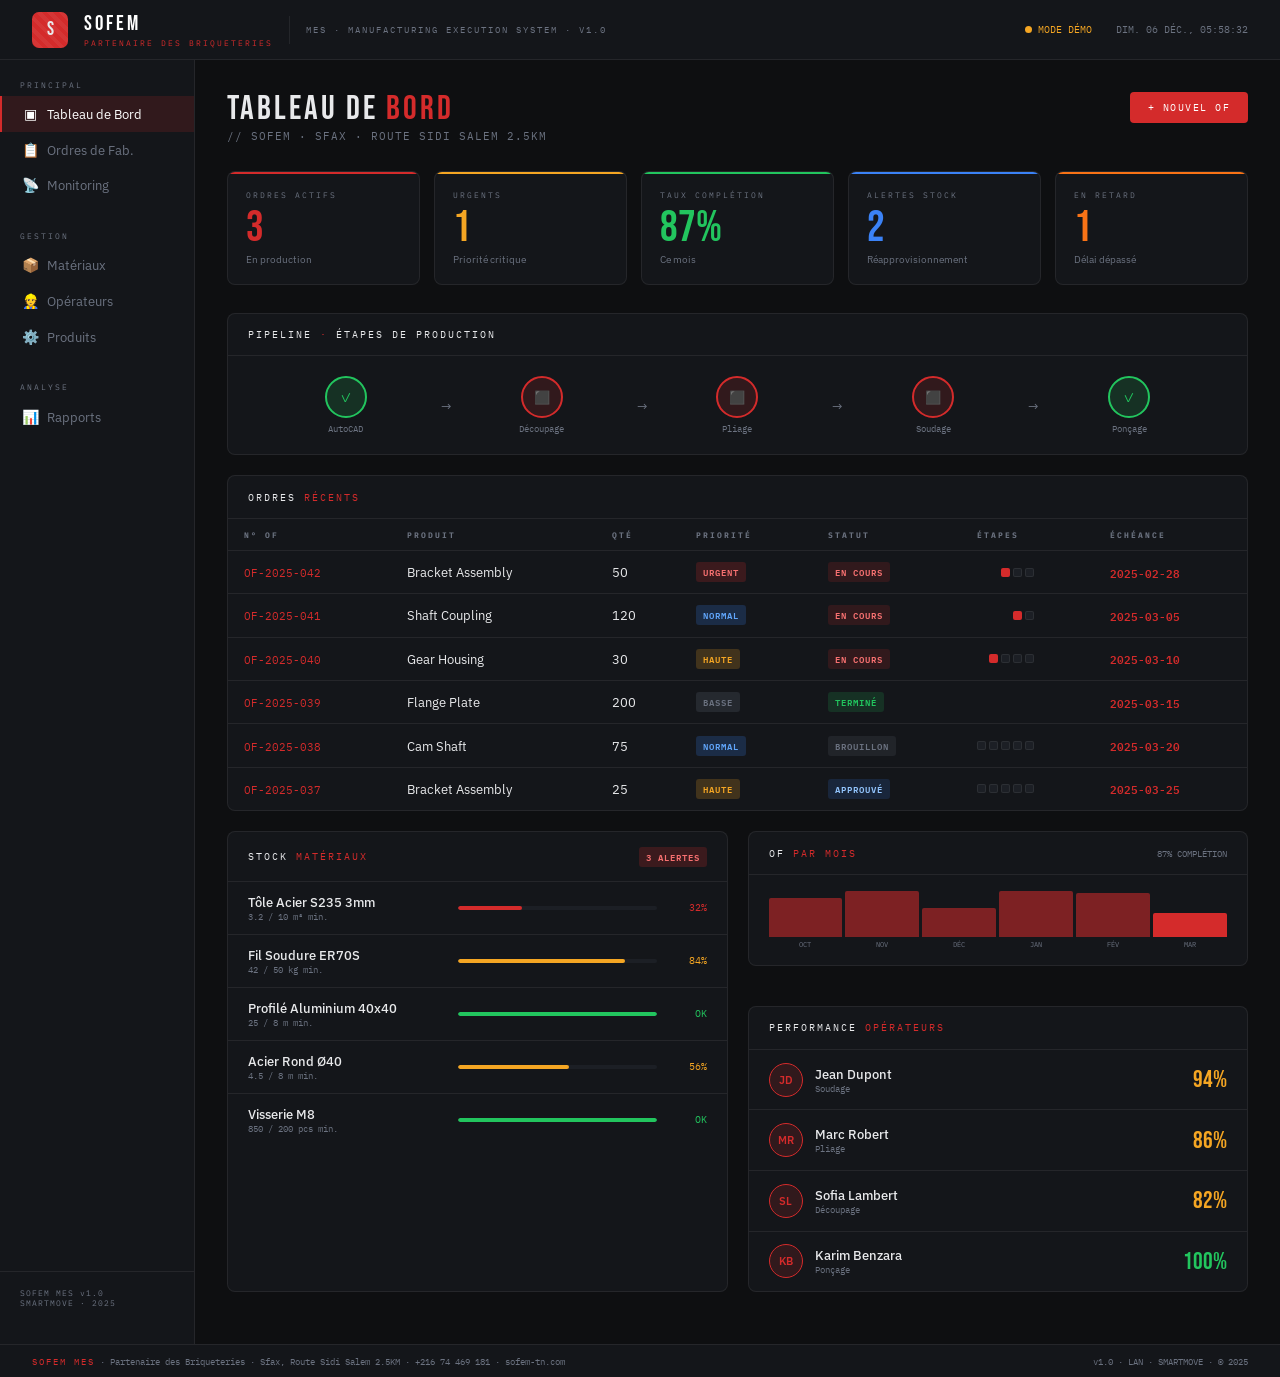
==== frontend/index.html @ 69be3aff "initial start" ====
<!DOCTYPE html>
<html lang="fr">
<head>
<meta charset="UTF-8">
<meta name="viewport" content="width=device-width, initial-scale=1.0">
<title>SOFEM MES v1.0</title>
<link href="https://fonts.googleapis.com/css2?family=Bebas+Neue&family=IBM+Plex+Mono:wght@400;600&family=IBM+Plex+Sans:wght@300;400;500;600&display=swap" rel="stylesheet">
<style>
:root{
  --red:#D42B2B;--red-d:#A01F1F;--red-g:rgba(212,43,43,0.15);
  --bg:#0E0F11;--bg2:#14161A;--bg3:#1C1F25;
  --border:rgba(255,255,255,0.07);
  --text:#E8E9EB;--muted:#6B7280;
  --accent:#F5A623;--green:#22C55E;--blue:#3B82F6;
}
*{margin:0;padding:0;box-sizing:border-box}
body{background:var(--bg);color:var(--text);font-family:'IBM Plex Sans',sans-serif;min-height:100vh;display:flex;flex-direction:column}
.topbar{background:var(--bg2);border-bottom:1px solid var(--border);padding:0 2rem;display:flex;align-items:center;justify-content:space-between;height:60px;position:sticky;top:0;z-index:200}
.brand{display:flex;align-items:center;gap:1rem}
.brand-logo{width:36px;height:36px;background:var(--red);border-radius:7px;display:flex;align-items:center;justify-content:center;font-family:'Bebas Neue',sans-serif;font-size:19px;position:relative;overflow:hidden;flex-shrink:0}
.brand-logo::before{content:'';position:absolute;inset:0;background:repeating-linear-gradient(45deg,transparent,transparent 4px,rgba(255,255,255,0.05) 4px,rgba(255,255,255,0.05) 8px)}
.brand-name{font-family:'Bebas Neue',sans-serif;font-size:21px;letter-spacing:3px;color:#fff}
.brand-sub{font-size:8px;letter-spacing:2px;color:var(--red);font-family:'IBM Plex Mono',monospace;text-transform:uppercase;margin-top:2px}
.divider-v{width:1px;height:28px;background:var(--border)}
.mes-tag{font-family:'IBM Plex Mono',monospace;font-size:9px;letter-spacing:2px;color:var(--muted);text-transform:uppercase}
.topbar-r{display:flex;align-items:center;gap:1.5rem}
.api-status{display:flex;align-items:center;gap:6px;font-size:10px;font-family:'IBM Plex Mono',monospace;color:var(--green)}
.live-dot{width:7px;height:7px;border-radius:50%;background:var(--green);animation:pulse 2s infinite}
@keyframes pulse{0%,100%{opacity:1}50%{opacity:.3}}
.clock{font-family:'IBM Plex Mono',monospace;font-size:10px;color:var(--muted)}
.layout{display:flex;flex:1;min-height:0}
.sidebar{width:195px;background:var(--bg2);border-right:1px solid var(--border);padding:1.25rem 0;flex-shrink:0;display:flex;flex-direction:column}
.nav-group{margin-bottom:1.75rem}
.nav-group-label{font-family:'IBM Plex Mono',monospace;font-size:8px;letter-spacing:2px;color:var(--muted);text-transform:uppercase;padding:0 1.25rem;margin-bottom:.4rem}
.nav-item{display:flex;align-items:center;gap:9px;padding:.55rem 1.25rem;cursor:pointer;font-size:12.5px;color:var(--muted);border-left:2px solid transparent;transition:all .15s;user-select:none}
.nav-item:hover{color:var(--text);background:rgba(255,255,255,.02)}
.nav-item.active{color:#fff;background:var(--red-g);border-left-color:var(--red)}
.nav-icon{font-size:14px;width:16px;text-align:center}
.sidebar-footer{margin-top:auto;padding:1rem 1.25rem;border-top:1px solid var(--border)}
.sidebar-ver{font-family:'IBM Plex Mono',monospace;font-size:8px;color:var(--muted);letter-spacing:1px}
.main{flex:1;padding:2rem;overflow-y:auto}
.page{display:none}
.page.active{display:block;animation:fadeUp .25s ease}
@keyframes fadeUp{from{opacity:0;transform:translateY(8px)}to{opacity:1;transform:translateY(0)}}
.ph{display:flex;align-items:flex-start;justify-content:space-between;margin-bottom:1.75rem;gap:1rem}
.ph-title{font-family:'Bebas Neue',sans-serif;font-size:34px;letter-spacing:3px;line-height:1}
.ph-title span{color:var(--red)}
.ph-sub{font-size:11px;color:var(--muted);margin-top:3px;font-family:'IBM Plex Mono',monospace;letter-spacing:1px}
.ph-actions{display:flex;gap:.5rem;flex-shrink:0}
.btn{background:var(--red);color:#fff;border:none;padding:.55rem 1.1rem;font-family:'IBM Plex Mono',monospace;font-size:10px;letter-spacing:1.5px;text-transform:uppercase;cursor:pointer;border-radius:4px;transition:background .15s;white-space:nowrap}
.btn:hover{background:var(--red-d)}
.btn-ghost{background:transparent;border:1px solid var(--border);color:var(--muted)}
.btn-ghost:hover{border-color:var(--red);color:#fff;background:var(--red-g)}
.btn-green{background:#15803d}.btn-green:hover{background:#166534}
.btn-sm{padding:.3rem .7rem;font-size:9px}
.kpi-grid{display:grid;grid-template-columns:repeat(5,1fr);gap:.9rem;margin-bottom:1.75rem}
.kpi{background:var(--bg2);border:1px solid var(--border);border-radius:8px;padding:1.1rem;position:relative;overflow:hidden}
.kpi::before{content:'';position:absolute;top:0;left:0;right:0;height:2px;background:var(--red)}
.kpi.g::before{background:var(--green)}.kpi.a::before{background:var(--accent)}.kpi.b::before{background:var(--blue)}.kpi.o::before{background:#F97316}
.kpi-lbl{font-family:'IBM Plex Mono',monospace;font-size:8px;letter-spacing:2px;color:var(--muted);text-transform:uppercase;margin-bottom:.4rem}
.kpi-val{font-family:'Bebas Neue',sans-serif;font-size:44px;line-height:1;color:#fff}
.kpi-val.r{color:var(--red)}.kpi-val.g{color:var(--green)}.kpi-val.a{color:var(--accent)}.kpi-val.b{color:var(--blue)}.kpi-val.o{color:#F97316}
.kpi-det{font-size:10px;color:var(--muted);margin-top:3px}
.sec{background:var(--bg2);border:1px solid var(--border);border-radius:8px;margin-bottom:1.25rem}
.sec-h{padding:.9rem 1.25rem;border-bottom:1px solid var(--border);display:flex;align-items:center;justify-content:space-between;gap:.5rem}
.sec-title{font-family:'IBM Plex Mono',monospace;font-size:10px;letter-spacing:2px;text-transform:uppercase;color:var(--text)}
.sec-title .ac{color:var(--red)}
.pipeline{display:flex;align-items:center;padding:1.25rem}
.stage{flex:1;text-align:center;position:relative}
.stage::after{content:'→';position:absolute;right:-8px;top:38%;color:var(--muted);font-size:13px}
.stage:last-child::after{display:none}
.sb{width:42px;height:42px;border-radius:50%;margin:0 auto 5px;display:flex;align-items:center;justify-content:center;font-size:13px;border:2px solid transparent;transition:transform .2s}
.sb.done{background:rgba(34,197,94,.15);border-color:var(--green);color:var(--green)}
.sb.active{background:var(--red-g);border-color:var(--red);color:var(--red);animation:ring 1.5s infinite}
.sb.pending{background:var(--bg3);border-color:var(--border);color:var(--muted)}
@keyframes ring{0%,100%{box-shadow:0 0 0 0 rgba(212,43,43,.4)}50%{box-shadow:0 0 0 6px rgba(212,43,43,0)}}
.stage-name{font-size:9px;font-family:'IBM Plex Mono',monospace;color:var(--muted)}
.tw{overflow-x:auto}
table{width:100%;border-collapse:collapse;font-size:12.5px}
thead th{padding:.65rem 1rem;text-align:left;font-family:'IBM Plex Mono',monospace;font-size:8px;letter-spacing:2px;text-transform:uppercase;color:var(--muted);border-bottom:1px solid var(--border);white-space:nowrap}
tbody tr{border-bottom:1px solid var(--border);transition:background .1s;cursor:pointer}
tbody tr:hover{background:rgba(255,255,255,.02)}
tbody tr:last-child{border-bottom:none}
td{padding:.7rem 1rem;vertical-align:middle}
.of-num{font-family:'IBM Plex Mono',monospace;font-size:11px;color:var(--red)}
.badge{display:inline-block;padding:2px 7px;border-radius:3px;font-size:9px;font-family:'IBM Plex Mono',monospace;letter-spacing:1px;font-weight:600;text-transform:uppercase;white-space:nowrap}
.b-urgent{background:rgba(212,43,43,.2);color:#F87171}
.b-high{background:rgba(245,166,35,.2);color:var(--accent)}
.b-normal{background:rgba(59,130,246,.2);color:#60A5FA}
.b-low{background:rgba(107,114,128,.2);color:var(--muted)}
.b-completed{background:rgba(34,197,94,.15);color:var(--green)}
.b-inprogress{background:var(--red-g);color:#F87171}
.b-draft{background:rgba(107,114,128,.15);color:var(--muted)}
.b-approved{background:rgba(59,130,246,.15);color:#93C5FD}
.b-cancelled{background:rgba(107,114,128,.1);color:#4B5563}
.sdots{display:flex;gap:3px;align-items:center}
.sd{width:9px;height:9px;border-radius:2px}
.sd.done{background:var(--green)}
.sd.in_progress{background:var(--red);animation:blink 1s infinite}
.sd.pending{background:var(--bg3);border:1px solid var(--border)}
@keyframes blink{0%,100%{opacity:1}50%{opacity:.35}}
.fbar{display:flex;gap:.4rem;padding:.65rem 1.25rem;border-bottom:1px solid var(--border);flex-wrap:wrap}
.fbtn{font-family:'IBM Plex Mono',monospace;font-size:9px;letter-spacing:1px;text-transform:uppercase;padding:3px 9px;border-radius:3px;border:1px solid var(--border);background:transparent;color:var(--muted);cursor:pointer;transition:all .15s}
.fbtn:hover,.fbtn.active{border-color:var(--red);color:#fff;background:var(--red-g)}
.grid2{display:grid;grid-template-columns:1fr 1fr;gap:1.25rem}
.mat-item{display:flex;align-items:center;padding:.75rem 1.25rem;border-bottom:1px solid var(--border);gap:.75rem}
.mat-item:last-child{border-bottom:none}
.mat-name{font-size:12.5px;font-weight:500}
.mat-ref{font-size:9px;font-family:'IBM Plex Mono',monospace;color:var(--muted);margin-top:1px}
.bar-w{flex:1;height:4px;background:var(--bg3);border-radius:2px;overflow:hidden;min-width:50px}
.bar-f{height:100%;border-radius:2px;transition:width .6s}
.bar-f.d{background:var(--red)}.bar-f.w{background:var(--accent)}.bar-f.ok{background:var(--green)}
.bar-pct{font-family:'IBM Plex Mono',monospace;font-size:10px;width:38px;text-align:right;flex-shrink:0}
.bar-pct.d{color:var(--red)}.bar-pct.w{color:var(--accent)}.bar-pct.ok{color:var(--green)}
.op-item{display:flex;align-items:center;gap:.75rem;padding:.8rem 1.25rem;border-bottom:1px solid var(--border)}
.op-item:last-child{border-bottom:none}
.op-av{width:34px;height:34px;border-radius:50%;background:var(--red-g);border:1px solid var(--red);display:flex;align-items:center;justify-content:center;font-size:11px;font-weight:600;color:var(--red);flex-shrink:0}
.op-name{font-size:13px;font-weight:500}
.op-role{font-size:9px;font-family:'IBM Plex Mono',monospace;color:var(--muted)}
.op-score{font-family:'Bebas Neue',sans-serif;font-size:24px;margin-left:auto}
.chart{display:flex;align-items:flex-end;gap:3px;padding:1rem 1.25rem;height:90px}
.bc{flex:1;display:flex;flex-direction:column;align-items:center;gap:3px;height:100%;justify-content:flex-end}
.bf{width:100%;border-radius:2px 2px 0 0;background:var(--red);opacity:.55;transition:height .8s}
.bf.cur{opacity:1}
.bl{font-family:'IBM Plex Mono',monospace;font-size:7px;color:var(--muted)}
.ms{display:inline-flex;align-items:center;gap:3px;padding:3px 7px;border-radius:3px;font-size:9px;font-family:'IBM Plex Mono',monospace;cursor:pointer;transition:all .15s;white-space:nowrap}
.ms.done{background:rgba(34,197,94,.15);color:var(--green)}
.ms.in_progress{background:var(--red-g);color:var(--red);animation:blink 1s infinite}
.ms.pending{background:var(--bg3);color:var(--muted);border:1px solid var(--border)}
.ms:hover{filter:brightness(1.2);transform:scale(1.05)}
.overlay{display:none;position:fixed;inset:0;background:rgba(0,0,0,.75);z-index:1000;align-items:center;justify-content:center;padding:1rem}
.overlay.open{display:flex}
.modal{background:var(--bg2);border:1px solid var(--border);border-radius:10px;width:460px;max-width:100%;max-height:90vh;overflow-y:auto}
.modal-h{padding:1.1rem 1.25rem;border-bottom:1px solid var(--border);display:flex;align-items:center;justify-content:space-between}
.modal-title{font-family:'Bebas Neue',sans-serif;font-size:20px;letter-spacing:2px}
.modal-b{padding:1.25rem;display:flex;flex-direction:column;gap:.9rem}
.modal-f{padding:.9rem 1.25rem;border-top:1px solid var(--border);display:flex;gap:.6rem;justify-content:flex-end}
.x{background:none;border:none;color:var(--muted);font-size:17px;cursor:pointer;line-height:1}
.x:hover{color:#fff}
.fg{display:flex;flex-direction:column;gap:5px}
.fg label{font-family:'IBM Plex Mono',monospace;font-size:9px;letter-spacing:1px;text-transform:uppercase;color:var(--muted)}
.fg input,.fg select,.fg textarea{background:var(--bg3);border:1px solid var(--border);border-radius:4px;padding:.55rem .7rem;color:var(--text);font-family:'IBM Plex Sans',sans-serif;font-size:12.5px;outline:none;transition:border-color .15s;width:100%}
.fg input:focus,.fg select:focus,.fg textarea:focus{border-color:var(--red)}
.fg select option{background:var(--bg3)}
.row2{display:grid;grid-template-columns:1fr 1fr;gap:.75rem}
.loading{display:flex;align-items:center;justify-content:center;padding:2.5rem;color:var(--muted);font-family:'IBM Plex Mono',monospace;font-size:11px;letter-spacing:2px}
.spin{width:18px;height:18px;border:2px solid var(--border);border-top-color:var(--red);border-radius:50%;animation:spin .7s linear infinite;margin-right:.8rem}
@keyframes spin{to{transform:rotate(360deg)}}
.empty{text-align:center;padding:2.5rem;color:var(--muted);font-family:'IBM Plex Mono',monospace;font-size:11px}
.toast{position:fixed;bottom:1.5rem;right:1.5rem;background:var(--bg2);border:1px solid var(--border);border-radius:6px;padding:.65rem 1.1rem;font-family:'IBM Plex Mono',monospace;font-size:11px;letter-spacing:1px;z-index:9999;transform:translateY(16px);opacity:0;transition:all .25s;max-width:300px}
.toast.show{transform:translateY(0);opacity:1}
.toast.ok{border-color:var(--green);color:var(--green)}
.toast.err{border-color:var(--red);color:#F87171}
.footer{background:var(--bg2);border-top:1px solid var(--border);padding:.65rem 2rem;display:flex;align-items:center;justify-content:space-between;font-family:'IBM Plex Mono',monospace;font-size:9px;color:var(--muted)}
.footer-b{color:var(--red);letter-spacing:2px}
@media(max-width:1100px){.kpi-grid{grid-template-columns:repeat(3,1fr)}}
@media(max-width:900px){.grid2{grid-template-columns:1fr}.sidebar{width:170px}.mes-tag{display:none}}
@media(max-width:640px){.sidebar{display:none}.kpi-grid{grid-template-columns:repeat(2,1fr)}.main{padding:1rem}}
</style>
</head>
<body>

<header class="topbar">
  <div class="brand">
    <div class="brand-logo">S</div>
    <div><div class="brand-name">SOFEM</div><div class="brand-sub">Partenaire des Briqueteries</div></div>
    <div class="divider-v"></div>
    <div class="mes-tag">MES · Manufacturing Execution System · v1.0</div>
  </div>
  <div class="topbar-r">
    <div class="api-status" id="api-status"><div class="live-dot"></div>CONNEXION...</div>
    <div class="clock" id="clock">—</div>
  </div>
</header>

<div class="layout">
<nav class="sidebar">
  <div class="nav-group">
    <div class="nav-group-label">Principal</div>
    <div class="nav-item active" data-p="dashboard"><span class="nav-icon">▣</span>Tableau de Bord</div>
    <div class="nav-item" data-p="orders"><span class="nav-icon">📋</span>Ordres de Fab.</div>
    <div class="nav-item" data-p="monitor"><span class="nav-icon">📡</span>Monitoring</div>
  </div>
  <div class="nav-group">
    <div class="nav-group-label">Gestion</div>
    <div class="nav-item" data-p="materials"><span class="nav-icon">📦</span>Matériaux</div>
    <div class="nav-item" data-p="operators"><span class="nav-icon">👷</span>Opérateurs</div>
    <div class="nav-item" data-p="products"><span class="nav-icon">⚙️</span>Produits</div>
  </div>
  <div class="nav-group">
    <div class="nav-group-label">Analyse</div>
    <div class="nav-item" data-p="reports"><span class="nav-icon">📊</span>Rapports</div>
  </div>
  <div class="sidebar-footer">
    <div class="sidebar-ver">SOFEM MES v1.0<br>SMARTMOVE · 2025</div>
  </div>
</nav>

<main class="main">

<!-- DASHBOARD -->
<div class="page active" id="page-dashboard">
  <div class="ph">
    <div>
      <div class="ph-title">TABLEAU DE <span>BORD</span></div>
      <div class="ph-sub">// SOFEM · SFAX · ROUTE SIDI SALEM 2.5KM</div>
    </div>
    <button class="btn" onclick="openModal('m-of')">+ Nouvel OF</button>
  </div>
  <div class="kpi-grid">
    <div class="kpi"><div class="kpi-lbl">Ordres Actifs</div><div class="kpi-val r" id="k-actifs">—</div><div class="kpi-det">En production</div></div>
    <div class="kpi a"><div class="kpi-lbl">Urgents</div><div class="kpi-val a" id="k-urgents">—</div><div class="kpi-det">Priorité critique</div></div>
    <div class="kpi g"><div class="kpi-lbl">Taux Complétion</div><div class="kpi-val g" id="k-taux">—</div><div class="kpi-det">Ce mois</div></div>
    <div class="kpi b"><div class="kpi-lbl">Alertes Stock</div><div class="kpi-val b" id="k-stock">—</div><div class="kpi-det">Réapprovisionnement</div></div>
    <div class="kpi o"><div class="kpi-lbl">En Retard</div><div class="kpi-val o" id="k-retard">—</div><div class="kpi-det">Délai dépassé</div></div>
  </div>
  <div class="sec">
    <div class="sec-h"><div class="sec-title">PIPELINE <span class="ac">·</span> ÉTAPES DE PRODUCTION</div></div>
    <div class="pipeline">
      <div class="stage"><div class="sb pending" id="pip-0">○</div><div class="stage-name">AutoCAD</div></div>
      <div class="stage"><div class="sb pending" id="pip-1">○</div><div class="stage-name">Découpage</div></div>
      <div class="stage"><div class="sb pending" id="pip-2">○</div><div class="stage-name">Pliage</div></div>
      <div class="stage"><div class="sb pending" id="pip-3">○</div><div class="stage-name">Soudage</div></div>
      <div class="stage"><div class="sb pending" id="pip-4">○</div><div class="stage-name">Ponçage</div></div>
    </div>
  </div>
  <div class="sec">
    <div class="sec-h"><div class="sec-title">ORDRES <span class="ac">RÉCENTS</span></div></div>
    <div class="tw"><table>
      <thead><tr><th>N° OF</th><th>Produit</th><th>Qté</th><th>Priorité</th><th>Statut</th><th>Étapes</th><th>Échéance</th></tr></thead>
      <tbody id="dash-ofs"><tr><td colspan="7"><div class="loading"><div class="spin"></div>CHARGEMENT...</div></td></tr></tbody>
    </table></div>
  </div>
  <div class="grid2">
    <div class="sec">
      <div class="sec-h"><div class="sec-title">STOCK <span class="ac">MATÉRIAUX</span></div><span class="badge b-urgent" id="stock-alerte-ct">— ALERTES</span></div>
      <div id="dash-mats"><div class="loading"><div class="spin"></div></div></div>
    </div>
    <div style="display:flex;flex-direction:column;gap:1.25rem">
      <div class="sec">
        <div class="sec-h"><div class="sec-title">OF <span class="ac">PAR MOIS</span></div><div style="font-family:'IBM Plex Mono',monospace;font-size:9px;color:var(--muted)" id="chart-taux">— COMPLÉTION</div></div>
        <div class="chart" id="dash-chart"><div class="loading"><div class="spin"></div></div></div>
      </div>
      <div class="sec">
        <div class="sec-h"><div class="sec-title">PERFORMANCE <span class="ac">OPÉRATEURS</span></div></div>
        <div id="dash-ops"><div class="loading"><div class="spin"></div></div></div>
      </div>
    </div>
  </div>
</div>

<!-- ORDERS -->
<div class="page" id="page-orders">
  <div class="ph">
    <div><div class="ph-title">ORDRES DE <span>FABRICATION</span></div><div class="ph-sub">// GESTION COMPLÈTE DES OF</div></div>
    <div class="ph-actions">
      <button class="btn btn-ghost" onclick="loadOrders()">↺ Actualiser</button>
      <button class="btn" onclick="openModal('m-of')">+ Nouvel OF</button>
    </div>
  </div>
  <div class="sec">
    <div class="fbar">
      <button class="fbtn active" onclick="filterOF(this,'')">Tous</button>
      <button class="fbtn" onclick="filterOF(this,'IN_PROGRESS')">En cours</button>
      <button class="fbtn" onclick="filterOF(this,'DRAFT')">Brouillon</button>
      <button class="fbtn" onclick="filterOF(this,'APPROVED')">Approuvé</button>
      <button class="fbtn" onclick="filterOF(this,'COMPLETED')">Terminé</button>
      <button class="fbtn" onclick="filterOF(this,'URGENT','priorite')">🔴 Urgent</button>
    </div>
    <div class="tw"><table>
      <thead><tr><th>N° OF</th><th>Produit</th><th>Qté</th><th>Priorité</th><th>Statut</th><th>Étapes</th><th>Opérateur</th><th>Atelier</th><th>Échéance</th><th>Actions</th></tr></thead>
      <tbody id="orders-tb"><tr><td colspan="10"><div class="loading"><div class="spin"></div>CHARGEMENT...</div></td></tr></tbody>
    </table></div>
  </div>
</div>

<!-- MONITOR -->
<div class="page" id="page-monitor">
  <div class="ph">
    <div><div class="ph-title">MONITORING <span>PRODUCTION</span></div><div class="ph-sub">// CLIQUER SUR UNE ÉTAPE POUR AVANCER</div></div>
    <button class="btn btn-ghost" onclick="loadMonitor()">↺ Actualiser</button>
  </div>
  <div class="sec">
    <div class="sec-h"><div class="sec-title">PIPELINE <span class="ac">GLOBAL</span></div><div id="mon-stats" style="font-family:'IBM Plex Mono',monospace;font-size:9px;color:var(--muted)"></div></div>
    <div class="pipeline">
      <div class="stage"><div class="sb pending" id="mp-0">—</div><div class="stage-name">AutoCAD</div></div>
      <div class="stage"><div class="sb pending" id="mp-1">—</div><div class="stage-name">Découpage</div></div>
      <div class="stage"><div class="sb pending" id="mp-2">—</div><div class="stage-name">Pliage</div></div>
      <div class="stage"><div class="sb pending" id="mp-3">—</div><div class="stage-name">Soudage</div></div>
      <div class="stage"><div class="sb pending" id="mp-4">—</div><div class="stage-name">Ponçage</div></div>
    </div>
  </div>
  <div class="sec">
    <div class="sec-h"><div class="sec-title">SUIVI <span class="ac">PAR ORDRE</span></div></div>
    <div class="tw"><table>
      <thead><tr><th>N° OF</th><th>Produit</th><th>Qté</th><th>AutoCAD</th><th>Découpage</th><th>Pliage</th><th>Soudage</th><th>Ponçage</th><th>Opérateur</th></tr></thead>
      <tbody id="monitor-tb"><tr><td colspan="9"><div class="loading"><div class="spin"></div>CHARGEMENT...</div></td></tr></tbody>
    </table></div>
  </div>
</div>

<!-- MATERIALS -->
<div class="page" id="page-materials">
  <div class="ph">
    <div><div class="ph-title">GESTION <span>MATÉRIAUX</span></div><div class="ph-sub">// STOCK ET MOUVEMENTS</div></div>
    <div class="ph-actions">
      <button class="btn btn-ghost" onclick="openModal('m-mv')">+ Mouvement</button>
      <button class="btn" onclick="openModal('m-mat')">+ Matériau</button>
    </div>
  </div>
  <div class="sec">
    <div class="tw"><table>
      <thead><tr><th>Code</th><th>Matériau</th><th>Stock Actuel</th><th>Stock Min.</th><th>Unité</th><th>Fournisseur</th><th>État</th><th>Niveau</th></tr></thead>
      <tbody id="mats-tb"><tr><td colspan="8"><div class="loading"><div class="spin"></div>CHARGEMENT...</div></td></tr></tbody>
    </table></div>
  </div>
  <div class="sec">
    <div class="sec-h"><div class="sec-title">HISTORIQUE <span class="ac">MOUVEMENTS</span></div></div>
    <div class="tw"><table>
      <thead><tr><th>Date</th><th>Matériau</th><th>Type</th><th>Quantité</th><th>Avant</th><th>Après</th><th>OF</th><th>Motif</th></tr></thead>
      <tbody id="mvt-tb"><tr><td colspan="8"><div class="loading"><div class="spin"></div>CHARGEMENT...</div></td></tr></tbody>
    </table></div>
  </div>
</div>

<!-- OPERATORS -->
<div class="page" id="page-operators">
  <div class="ph">
    <div><div class="ph-title">GESTION <span>OPÉRATEURS</span></div><div class="ph-sub">// ÉQUIPE DE PRODUCTION SOFEM</div></div>
    <button class="btn" onclick="openModal('m-op')">+ Opérateur</button>
  </div>
  <div class="sec"><div id="ops-list"><div class="loading"><div class="spin"></div>CHARGEMENT...</div></div></div>
</div>

<!-- PRODUCTS -->
<div class="page" id="page-products">
  <div class="ph">
    <div><div class="ph-title">GESTION <span>PRODUITS</span></div><div class="ph-sub">// CATALOGUE SOFEM</div></div>
    <button class="btn" onclick="openModal('m-prod')">+ Produit</button>
  </div>
  <div class="sec">
    <div class="tw"><table>
      <thead><tr><th>Code</th><th>Produit</th><th>Description</th><th>Unité</th></tr></thead>
      <tbody id="prods-tb"><tr><td colspan="4"><div class="loading"><div class="spin"></div>CHARGEMENT...</div></td></tr></tbody>
    </table></div>
  </div>
</div>

<!-- REPORTS -->
<div class="page" id="page-reports">
  <div class="ph">
    <div><div class="ph-title">RAPPORTS & <span>ANALYTIQUES</span></div><div class="ph-sub">// PERFORMANCE ET HISTORIQUE DE PRODUCTION</div></div>
  </div>
  <div class="grid2">
    <div class="sec">
      <div class="sec-h"><div class="sec-title">PRODUCTION <span class="ac">MENSUELLE</span></div></div>
      <div class="chart" id="rep-chart" style="height:110px"></div>
    </div>
    <div class="sec">
      <div class="sec-h"><div class="sec-title">ALERTES <span class="ac">STOCK</span></div></div>
      <div id="rep-stock"><div class="loading"><div class="spin"></div></div></div>
    </div>
  </div>
  <div class="sec">
    <div class="sec-h"><div class="sec-title">PERFORMANCE <span class="ac">OPÉRATEURS</span></div></div>
    <div id="rep-ops"><div class="loading"><div class="spin"></div></div></div>
  </div>
</div>

</main>
</div>

<footer class="footer">
  <div><span class="footer-b">SOFEM MES</span> · Partenaire des Briqueteries · Sfax, Route Sidi Salem 2.5KM · +216 74 469 181 · sofem-tn.com</div>
  <div>v1.0 · LAN · SMARTMOVE · © 2025</div>
</footer>

<!-- MODALS -->
<div class="overlay" id="m-of">
  <div class="modal">
    <div class="modal-h"><div class="modal-title">NOUVEL ORDRE DE FABRICATION</div><button class="x" onclick="closeModal('m-of')">✕</button></div>
    <div class="modal-b">
      <div class="fg"><label>Produit *</label><select id="of-prod"></select></div>
      <div class="row2">
        <div class="fg"><label>Quantité *</label><input type="number" id="of-qte" min="1" value="1"></div>
        <div class="fg"><label>Priorité *</label>
          <select id="of-prio"><option value="LOW">Basse</option><option value="NORMAL" selected>Normale</option><option value="HIGH">Haute</option><option value="URGENT">URGENT</option></select>
        </div>
      </div>
      <div class="row2">
        <div class="fg"><label>Opérateur</label><select id="of-op"><option value="">— Non assigné —</option></select></div>
        <div class="fg"><label>Atelier</label><input type="text" id="of-atelier" value="Atelier A"></div>
      </div>
      <div class="fg"><label>Date d'échéance *</label><input type="date" id="of-date"></div>
      <div class="fg"><label>Notes</label><textarea id="of-notes" rows="2" placeholder="Observations..."></textarea></div>
    </div>
    <div class="modal-f">
      <button class="btn btn-ghost" onclick="closeModal('m-of')">Annuler</button>
      <button class="btn" onclick="createOF()">Créer l'OF</button>
    </div>
  </div>
</div>

<div class="overlay" id="m-mv">
  <div class="modal">
    <div class="modal-h"><div class="modal-title">MOUVEMENT DE STOCK</div><button class="x" onclick="closeModal('m-mv')">✕</button></div>
    <div class="modal-b">
      <div class="fg"><label>Matériau *</label><select id="mv-mat"></select></div>
      <div class="row2">
        <div class="fg"><label>Type *</label>
          <select id="mv-type"><option value="ENTREE">Entrée (réception)</option><option value="SORTIE">Sortie (consommation)</option><option value="AJUSTEMENT">Ajustement inventaire</option></select>
        </div>
        <div class="fg"><label>Quantité *</label><input type="number" id="mv-qte" step="0.01" min="0.01" value="1"></div>
      </div>
      <div class="fg"><label>Motif</label><input type="text" id="mv-motif" placeholder="Ex: Livraison fournisseur..."></div>
    </div>
    <div class="modal-f">
      <button class="btn btn-ghost" onclick="closeModal('m-mv')">Annuler</button>
      <button class="btn btn-green" onclick="saveMouvement()">Enregistrer</button>
    </div>
  </div>
</div>

<div class="overlay" id="m-mat">
  <div class="modal">
    <div class="modal-h"><div class="modal-title">NOUVEAU MATÉRIAU</div><button class="x" onclick="closeModal('m-mat')">✕</button></div>
    <div class="modal-b">
      <div class="row2">
        <div class="fg"><label>Code *</label><input type="text" id="mat-code" placeholder="MAT-006"></div>
        <div class="fg"><label>Unité *</label><input type="text" id="mat-unite" placeholder="kg / m / pcs"></div>
      </div>
      <div class="fg"><label>Nom *</label><input type="text" id="mat-nom"></div>
      <div class="row2">
        <div class="fg"><label>Stock actuel</label><input type="number" id="mat-stock" step="0.01" value="0"></div>
        <div class="fg"><label>Stock minimum</label><input type="number" id="mat-min" step="0.01" value="0"></div>
      </div>
      <div class="fg"><label>Fournisseur</label><input type="text" id="mat-four"></div>
    </div>
    <div class="modal-f">
      <button class="btn btn-ghost" onclick="closeModal('m-mat')">Annuler</button>
      <button class="btn" onclick="saveMateriau()">Créer</button>
    </div>
  </div>
</div>

<div class="overlay" id="m-op">
  <div class="modal">
    <div class="modal-h"><div class="modal-title">NOUVEL OPÉRATEUR</div><button class="x" onclick="closeModal('m-op')">✕</button></div>
    <div class="modal-b">
      <div class="row2">
        <div class="fg"><label>Prénom *</label><input type="text" id="op-prenom"></div>
        <div class="fg"><label>Nom *</label><input type="text" id="op-nom"></div>
      </div>
      <div class="fg"><label>Spécialité *</label>
        <select id="op-spec"><option>AutoCAD</option><option>Découpage</option><option>Pliage</option><option>Soudage</option><option>Ponçage</option></select>
      </div>
      <div class="row2">
        <div class="fg"><label>Téléphone</label><input type="text" id="op-tel"></div>
        <div class="fg"><label>Email</label><input type="email" id="op-email"></div>
      </div>
    </div>
    <div class="modal-f">
      <button class="btn btn-ghost" onclick="closeModal('m-op')">Annuler</button>
      <button class="btn" onclick="saveOperateur()">Créer</button>
    </div>
  </div>
</div>

<div class="overlay" id="m-prod">
  <div class="modal">
    <div class="modal-h"><div class="modal-title">NOUVEAU PRODUIT</div><button class="x" onclick="closeModal('m-prod')">✕</button></div>
    <div class="modal-b">
      <div class="row2">
        <div class="fg"><label>Code *</label><input type="text" id="prod-code" placeholder="XX-001"></div>
        <div class="fg"><label>Unité</label><input type="text" id="prod-unite" value="pcs"></div>
      </div>
      <div class="fg"><label>Nom *</label><input type="text" id="prod-nom"></div>
      <div class="fg"><label>Description</label><textarea id="prod-desc" rows="2"></textarea></div>
    </div>
    <div class="modal-f">
      <button class="btn btn-ghost" onclick="closeModal('m-prod')">Annuler</button>
      <button class="btn" onclick="saveProduit()">Créer</button>
    </div>
  </div>
</div>

<div class="toast" id="toast"></div>

<script>
'use strict';
const API = window.location.origin;
const STAGES = ['AutoCAD','Découpage','Pliage','Soudage','Ponçage'];
const $ = id => document.getElementById(id);
const toast = (msg, type='ok') => {
  const t = $('toast'); t.textContent = msg; t.className = `toast ${type} show`;
  setTimeout(() => t.classList.remove('show'), 3200);
};
const loading = cols => `<tr><td colspan="${cols}"><div class="loading"><div class="spin"></div>CHARGEMENT...</div></td></tr>`;
const empty = (cols, msg='Aucune donnée') => `<tr><td colspan="${cols}"><div class="empty">${msg}</div></td></tr>`;

async function api(path, opts={}) {
  const r = await fetch(API + path, {headers:{'Content-Type':'application/json'}, ...opts});
  const data = await r.json();
  if (!r.ok) throw new Error(data.detail || JSON.stringify(data));
  return data;
}

function pBadge(p) {
  const m={URGENT:'b-urgent',HIGH:'b-high',NORMAL:'b-normal',LOW:'b-low'};
  const l={URGENT:'URGENT',HIGH:'HAUTE',NORMAL:'NORMAL',LOW:'BASSE'};
  return `<span class="badge ${m[p]||'b-normal'}">${l[p]||p}</span>`;
}
function sBadge(s) {
  const m={IN_PROGRESS:'b-inprogress',COMPLETED:'b-completed',DRAFT:'b-draft',APPROVED:'b-approved',CANCELLED:'b-cancelled'};
  const l={IN_PROGRESS:'En Cours',COMPLETED:'Terminé',DRAFT:'Brouillon',APPROVED:'Approuvé',CANCELLED:'Annulé'};
  return `<span class="badge ${m[s]||'b-draft'}">${l[s]||s}</span>`;
}
function dots(etapes) {
  if (!etapes?.length) return '—';
  return `<div class="sdots">${STAGES.map(s=>{
    const e=etapes.find(x=>x.etape===s);
    const st=e?e.statut.toLowerCase().replace('_','_'):'pending';
    return `<div class="sd ${st}" title="${s}: ${e?e.statut:'PENDING'}"></div>`;
  }).join('')}</div>`;
}
function dateTd(d) {
  if (!d) return '—';
  const diff=(new Date(d)-new Date())/86400000;
  const style=diff<0?'color:var(--red);font-weight:600':diff<3?'color:var(--accent)':'color:var(--muted)';
  return `<span style="font-family:'IBM Plex Mono',monospace;font-size:11px;${style}">${d}</span>`;
}

// Clock
function tick(){ $('clock').textContent=new Date().toLocaleString('fr-FR',{weekday:'short',day:'2-digit',month:'short',hour:'2-digit',minute:'2-digit',second:'2-digit'}).toUpperCase(); }
tick(); setInterval(tick,1000);

// ── MOCK DATA ──────────────────────────────
const MOCK = {
  dashboard:{
    ordres_actifs:3,urgents:1,taux_completion:87,alertes_stock:2,en_retard:1,
    graphique:[
      {mois:'Oct 2024',total:8},{mois:'Nov 2024',total:10},{mois:'Déc 2024',total:6},
      {mois:'Jan 2025',total:12},{mois:'Fév 2025',total:9},{mois:'Mar 2025',total:5}
    ]
  },
  ofs:[
    {id:1,numero:'OF-2025-042',produit_nom:'Bracket Assembly',quantite:50,priorite:'URGENT',statut:'IN_PROGRESS',operateur_nom:'Jean Dupont',atelier:'Atelier A',date_echeance:'2025-02-28',
     etapes:[{etape:'AutoCAD',statut:'COMPLETED'},{etape:'Découpage',statut:'COMPLETED'},{etape:'Pliage',statut:'IN_PROGRESS'},{etape:'Soudage',statut:'PENDING'},{etape:'Ponçage',statut:'PENDING'}]},
    {id:2,numero:'OF-2025-041',produit_nom:'Shaft Coupling',quantite:120,priorite:'NORMAL',statut:'IN_PROGRESS',operateur_nom:'Marc Robert',atelier:'Atelier B',date_echeance:'2025-03-05',
     etapes:[{etape:'AutoCAD',statut:'COMPLETED'},{etape:'Découpage',statut:'COMPLETED'},{etape:'Pliage',statut:'COMPLETED'},{etape:'Soudage',statut:'IN_PROGRESS'},{etape:'Ponçage',statut:'PENDING'}]},
    {id:3,numero:'OF-2025-040',produit_nom:'Gear Housing',quantite:30,priorite:'HIGH',statut:'IN_PROGRESS',operateur_nom:'Sofia Lambert',atelier:'Atelier A',date_echeance:'2025-03-10',
     etapes:[{etape:'AutoCAD',statut:'COMPLETED'},{etape:'Découpage',statut:'IN_PROGRESS'},{etape:'Pliage',statut:'PENDING'},{etape:'Soudage',statut:'PENDING'},{etape:'Ponçage',statut:'PENDING'}]},
    {id:4,numero:'OF-2025-039',produit_nom:'Flange Plate',quantite:200,priorite:'LOW',statut:'COMPLETED',operateur_nom:'Karim Benzara',atelier:'Atelier B',date_echeance:'2025-03-15',
     etapes:[{etape:'AutoCAD',statut:'COMPLETED'},{etape:'Découpage',statut:'COMPLETED'},{etape:'Pliage',statut:'COMPLETED'},{etape:'Soudage',statut:'COMPLETED'},{etape:'Ponçage',statut:'COMPLETED'}]},
    {id:5,numero:'OF-2025-038',produit_nom:'Cam Shaft',quantite:75,priorite:'NORMAL',statut:'DRAFT',operateur_nom:null,atelier:'Atelier A',date_echeance:'2025-03-20',
     etapes:[{etape:'AutoCAD',statut:'PENDING'},{etape:'Découpage',statut:'PENDING'},{etape:'Pliage',statut:'PENDING'},{etape:'Soudage',statut:'PENDING'},{etape:'Ponçage',statut:'PENDING'}]},
    {id:6,numero:'OF-2025-037',produit_nom:'Bracket Assembly',quantite:25,priorite:'HIGH',statut:'APPROVED',operateur_nom:'Jean Dupont',atelier:'Atelier A',date_echeance:'2025-03-25',
     etapes:[{etape:'AutoCAD',statut:'PENDING'},{etape:'Découpage',statut:'PENDING'},{etape:'Pliage',statut:'PENDING'},{etape:'Soudage',statut:'PENDING'},{etape:'Ponçage',statut:'PENDING'}]},
  ],
  materiaux:[
    {id:1,code:'MAT-001',nom:'Tôle Acier S235 3mm',unite:'m²',stock_actuel:3.2,stock_minimum:10.0,fournisseur:'Aciers du Nord',alerte:1,pct_stock:32},
    {id:2,code:'MAT-002',nom:'Fil Soudure ER70S',unite:'kg',stock_actuel:42,stock_minimum:50.0,fournisseur:'SoudeTech',alerte:1,pct_stock:84},
    {id:3,code:'MAT-003',nom:'Profilé Aluminium 40x40',unite:'m',stock_actuel:25,stock_minimum:8.0,fournisseur:'AlumPro',alerte:0,pct_stock:100},
    {id:4,code:'MAT-004',nom:'Acier Rond Ø40',unite:'m',stock_actuel:4.5,stock_minimum:8.0,fournisseur:'Aciers du Nord',alerte:1,pct_stock:56},
    {id:5,code:'MAT-005',nom:'Visserie M8',unite:'pcs',stock_actuel:850,stock_minimum:200,fournisseur:'Fixalia',alerte:0,pct_stock:100},
  ],
  operateurs:[
    {id:1,nom:'Dupont',prenom:'Jean',specialite:'Soudage',telephone:'+216 90 000 001',total_ofs:18,performance:94},
    {id:2,nom:'Robert',prenom:'Marc',specialite:'Pliage',telephone:'+216 90 000 002',total_ofs:14,performance:86},
    {id:3,nom:'Lambert',prenom:'Sofia',specialite:'Découpage',telephone:'+216 90 000 003',total_ofs:11,performance:82},
    {id:4,nom:'Benzara',prenom:'Karim',specialite:'Ponçage',telephone:'+216 90 000 004',total_ofs:16,performance:100},
  ],
  produits:[
    {id:1,code:'BA-004',nom:'Bracket Assembly',description:'Support de fixation pour briqueteries',unite:'pcs'},
    {id:2,code:'SC-001',nom:'Shaft Coupling',description:"Accouplement d'arbre mécanique",unite:'pcs'},
    {id:3,code:'GH-002',nom:'Gear Housing',description:"Carter d'engrenage",unite:'pcs'},
    {id:4,code:'FP-003',nom:'Flange Plate',description:'Plaque à brides',unite:'pcs'},
    {id:5,code:'CS-005',nom:'Cam Shaft',description:'Arbre à cames',unite:'pcs'},
  ],
  mouvements:[
    {materiau_nom:'Tôle Acier S235 3mm',unite:'m²',type:'ENTREE',quantite:5,stock_avant:3.2,stock_apres:8.2,of_numero:null,motif:'Livraison fournisseur',created_at:'2025-02-20 09:15'},
    {materiau_nom:'Fil Soudure ER70S',unite:'kg',type:'SORTIE',quantite:8,stock_avant:50,stock_apres:42,of_numero:'OF-2025-042',motif:'Consommation production',created_at:'2025-02-21 14:30'},
    {materiau_nom:'Visserie M8',unite:'pcs',type:'ENTREE',quantite:500,stock_avant:350,stock_apres:850,of_numero:null,motif:'Réapprovisionnement',created_at:'2025-02-22 10:00'},
    {materiau_nom:'Acier Rond Ø40',unite:'m',type:'SORTIE',quantite:2,stock_avant:6.5,stock_apres:4.5,of_numero:'OF-2025-041',motif:'Consommation atelier B',created_at:'2025-02-23 11:45'},
  ],
  rapport_mensuel:[
    {mois:'2024-10',total:8,completes:7},{mois:'2024-11',total:10,completes:9},
    {mois:'2024-12',total:6,completes:5},{mois:'2025-01',total:12,completes:10},
    {mois:'2025-02',total:9,completes:8},{mois:'2025-03',total:5,completes:4},
  ],
  rapport_operateurs:[
    {operateur:'Jean Dupont',specialite:'Soudage',total_ofs:18,etapes_completes:72,duree_moy_min:45},
    {operateur:'Karim Benzara',specialite:'Ponçage',total_ofs:16,etapes_completes:64,duree_moy_min:38},
    {operateur:'Marc Robert',specialite:'Pliage',total_ofs:14,etapes_completes:52,duree_moy_min:52},
    {operateur:'Sofia Lambert',specialite:'Découpage',total_ofs:11,etapes_completes:40,duree_moy_min:41},
  ],
  rapport_stock:[
    {nom:'Tôle Acier S235 3mm',stock_actuel:3.2,stock_minimum:10.0,unite:'m²',pct:32},
    {nom:'Acier Rond Ø40',stock_actuel:4.5,stock_minimum:8.0,unite:'m',pct:56},
    {nom:'Fil Soudure ER70S',stock_actuel:42,stock_minimum:50,unite:'kg',pct:84},
  ]
};

let USE_MOCK = false;

async function smartFetch(path, mockKey) {
  if (USE_MOCK) return MOCK[mockKey];
  try { return await api(path); }
  catch { USE_MOCK=true; return MOCK[mockKey]; }
}

// API Status
async function checkStatus() {
  const el=$('api-status');
  try {
    await api('/api/health');
    USE_MOCK=false;
    el.innerHTML='<div class="live-dot"></div>SYSTÈME ACTIF'; el.style.color='var(--green)';
  } catch {
    USE_MOCK=true;
    el.innerHTML='<div class="live-dot" style="background:var(--accent)"></div>MODE DÉMO'; el.style.color='var(--accent)';
  }
}
checkStatus(); setInterval(checkStatus,30000);

// Navigation
const loaders={dashboard:loadDashboard,orders:loadOrders,monitor:loadMonitor,materials:loadMaterials,operators:loadOperators,products:loadProducts,reports:loadReports};
document.querySelectorAll('.nav-item').forEach(item=>{
  item.addEventListener('click',()=>{
    document.querySelectorAll('.nav-item').forEach(n=>n.classList.remove('active'));
    document.querySelectorAll('.page').forEach(p=>p.classList.remove('active'));
    item.classList.add('active');
    const p=item.dataset.p;
    $(`page-${p}`).classList.add('active');
    loaders[p]?.();
  });
});

// ── DASHBOARD ──
async function loadDashboard() {
  try {
    const [dash,ofs,mats,ops]=await Promise.all([
      smartFetch('/api/dashboard','dashboard'),
      smartFetch('/api/of','ofs'),
      smartFetch('/api/materiaux','materiaux'),
      smartFetch('/api/operateurs','operateurs')
    ]);
    $('k-actifs').textContent=dash.ordres_actifs;
    $('k-urgents').textContent=dash.urgents;
    $('k-taux').textContent=dash.taux_completion+'%';
    $('k-stock').textContent=dash.alertes_stock;
    $('k-retard').textContent=dash.en_retard;
    $('chart-taux').textContent=dash.taux_completion+'% COMPLÉTION';
    // Pipeline
    ofs.forEach(of=>{
      (of.etapes||[]).forEach(e=>{
        const i=STAGES.indexOf(e.etape); if(i<0)return;
        const el=$(`pip-${i}`);
        if(e.statut==='IN_PROGRESS'&&!el.classList.contains('active')){el.className='sb active';el.textContent='⬛';}
        else if(e.statut==='COMPLETED'&&el.classList.contains('pending')){el.className='sb done';el.textContent='✓';}
      });
    });
    // OF table
    $('dash-ofs').innerHTML=ofs.length===0?empty(7,'Aucun ordre de fabrication')
      :ofs.slice(0,6).map(of=>`<tr>
        <td><span class="of-num">${of.numero}</span></td>
        <td>${of.produit_nom}</td><td>${of.quantite}</td>
        <td>${pBadge(of.priorite)}</td><td>${sBadge(of.statut)}</td>
        <td>${dots(of.etapes)}</td><td>${dateTd(of.date_echeance)}</td>
      </tr>`).join('');
    // Materials
    const alertes=mats.filter(m=>parseFloat(m.stock_actuel)<parseFloat(m.stock_minimum));
    $('stock-alerte-ct').textContent=alertes.length+' ALERTES';
    $('dash-mats').innerHTML=mats.slice(0,5).map(m=>{
      const pct=Math.min(100,Math.round(m.pct_stock||0));
      const cls=pct<50?'d':pct<90?'w':'ok';
      return `<div class="mat-item">
        <div style="flex:1;min-width:0"><div class="mat-name">${m.nom}</div><div class="mat-ref">${m.stock_actuel} / ${m.stock_minimum} ${m.unite} min.</div></div>
        <div class="bar-w"><div class="bar-f ${cls}" style="width:${pct}%"></div></div>
        <div class="bar-pct ${cls}">${pct<100?pct+'%':'OK'}</div>
      </div>`;
    }).join('');
    // Chart
    const g=dash.graphique||[];
    const mx=Math.max(...g.map(x=>x.total),1);
    $('dash-chart').innerHTML=g.map((m,i)=>`<div class="bc">
      <div class="bf${i===g.length-1?' cur':''}" style="height:${Math.round(m.total/mx*100)}%"></div>
      <div class="bl">${(m.mois||'').split(' ')[0].toUpperCase()}</div>
    </div>`).join('');
    // Operators
    $('dash-ops').innerHTML=ops.slice(0,4).map(op=>{
      const init=(op.prenom[0]||'')+(op.nom[0]||'');
      const perf=op.performance||0;
      const col=perf>=95?'var(--green)':perf>=80?'var(--accent)':'var(--red)';
      return `<div class="op-item">
        <div class="op-av">${init}</div>
        <div><div class="op-name">${op.prenom} ${op.nom}</div><div class="op-role">${op.specialite}</div></div>
        <div class="op-score" style="color:${col}">${perf}%</div>
      </div>`;
    }).join('');
  } catch(e){toast('Erreur dashboard: '+e.message,'err');}
}

// ── ORDERS ──
let ofFilter={statut:'',priorite:''};
async function loadOrders() {
  $('orders-tb').innerHTML=loading(10);
  try {
    let ofs;
    if(USE_MOCK){
      ofs=MOCK.ofs.filter(o=>{
        if(ofFilter.statut&&o.statut!==ofFilter.statut)return false;
        if(ofFilter.priorite&&o.priorite!==ofFilter.priorite)return false;
        return true;
      });
    } else {
      let url='/api/of?limit=200';
      if(ofFilter.statut) url+=`&statut=${ofFilter.statut}`;
      if(ofFilter.priorite) url+=`&priorite=${ofFilter.priorite}`;
      ofs=await api(url).catch(()=>{USE_MOCK=true;return MOCK.ofs;});
    }
    $('orders-tb').innerHTML=ofs.length===0?empty(10,'Aucun ordre trouvé')
      :ofs.map(of=>`<tr>
        <td><span class="of-num">${of.numero}</span></td>
        <td>${of.produit_nom}</td><td>${of.quantite}</td>
        <td>${pBadge(of.priorite)}</td><td>${sBadge(of.statut)}</td>
        <td>${dots(of.etapes)}</td>
        <td style="font-size:11px">${of.operateur_nom||'—'}</td>
        <td style="font-size:11px;color:var(--muted)">${of.atelier||'—'}</td>
        <td>${dateTd(of.date_echeance)}</td>
        <td><div style="display:flex;gap:4px">
          ${of.statut!=='COMPLETED'&&of.statut!=='CANCELLED'?`<button class="btn btn-ghost btn-sm" onclick="advanceOF(${of.id},'${of.statut}')">▶</button>`:''}
          ${of.statut!=='CANCELLED'&&of.statut!=='COMPLETED'?`<button class="btn btn-ghost btn-sm" style="color:var(--red)" onclick="cancelOF(${of.id})">✕</button>`:''}
        </div></td>
      </tr>`).join('');
  } catch(e){toast('Erreur: '+e.message,'err');}
}
function filterOF(btn,val,field='statut'){
  document.querySelectorAll('.fbtn').forEach(b=>b.classList.remove('active'));
  btn.classList.add('active');
  ofFilter={statut:'',priorite:''};
  if(field==='statut') ofFilter.statut=val;
  if(field==='priorite') ofFilter.priorite=val;
  loadOrders();
}
async function advanceOF(id,current){
  const next={DRAFT:'APPROVED',APPROVED:'IN_PROGRESS',IN_PROGRESS:'COMPLETED'}[current];
  if(!next)return;
  try{await api(`/api/of/${id}`,{method:'PUT',body:JSON.stringify({statut:next})});toast(`OF → ${next} ✓`);loadOrders();}
  catch(e){toast(e.message,'err');}
}
async function cancelOF(id){
  if(!confirm('Annuler cet OF ?'))return;
  try{await api(`/api/of/${id}`,{method:'DELETE'});toast('OF annulé');loadOrders();}
  catch(e){toast(e.message,'err');}
}

// ── MONITOR ──
async function loadMonitor(){
  try{
    const all=await smartFetch('/api/of','ofs');
    const active=all.filter(o=>o.statut==='IN_PROGRESS');
    STAGES.forEach((s,i)=>{
      const inprog=all.reduce((n,of)=>n+((of.etapes||[]).filter(e=>e.etape===s&&e.statut==='IN_PROGRESS').length),0);
      const done=all.reduce((n,of)=>n+((of.etapes||[]).filter(e=>e.etape===s&&e.statut==='COMPLETED').length),0);
      const el=$(`mp-${i}`);
      el.textContent=inprog>0?inprog:done>0?'✓':'○';
      el.className=`sb ${inprog>0?'active':done>0?'done':'pending'}`;
    });
    $('mon-stats').textContent=`${active.length} ORDRES EN COURS`;
    const tbody=$('monitor-tb');
    if(active.length===0){tbody.innerHTML=empty(9,'Aucun ordre en cours');return;}
    tbody.innerHTML=active.map(of=>{
      const cells=STAGES.map(s=>{
        const e=(of.etapes||[]).find(x=>x.etape===s);
        const st=e?e.statut:'PENDING';
        const cls=st==='COMPLETED'?'done':st==='IN_PROGRESS'?'in_progress':'pending';
        const lbl=st==='COMPLETED'?'✓ '+s:st==='IN_PROGRESS'?'⬛ '+s:'○ '+s;
        const nextSt={PENDING:'IN_PROGRESS',IN_PROGRESS:'COMPLETED'}[st];
        return `<td>${nextSt?`<span class="ms ${cls}" onclick="advanceEtape(${of.id},'${s}','${st}')">${lbl}</span>`:`<span class="ms done">${lbl}</span>`}</td>`;
      }).join('');
      return `<tr><td><span class="of-num">${of.numero}</span></td><td>${of.produit_nom}</td><td>${of.quantite}</td>${cells}<td style="font-size:11px">${of.operateur_nom||'—'}</td></tr>`;
    }).join('');
  }catch(e){toast('Erreur monitor: '+e.message,'err');}
}
async function advanceEtape(ofId,etape,current){
  const next={PENDING:'IN_PROGRESS',IN_PROGRESS:'COMPLETED'}[current];
  if(!next)return;
  try{await api(`/api/of/${ofId}/etape/${encodeURIComponent(etape)}`,{method:'PUT',body:JSON.stringify({statut:next})});toast(`${etape} → ${next} ✓`);loadMonitor();}
  catch(e){toast(e.message,'err');}
}

// ── MATERIALS ──
async function loadMaterials(){
  try{
    const mats=await smartFetch('/api/materiaux','materiaux');
    const mvts=await smartFetch('/api/materiaux/mouvements?limit=20','mouvements');
    $('mats-tb').innerHTML=mats.length===0?empty(8):mats.map(m=>{
      const pct=Math.min(100,Math.round(m.pct_stock||0));
      const cls=pct<50?'d':pct<90?'w':'ok';
      return `<tr>
        <td><span class="of-num">${m.code}</span></td><td>${m.nom}</td>
        <td style="font-family:'IBM Plex Mono',monospace">${m.stock_actuel}</td>
        <td style="font-family:'IBM Plex Mono',monospace;color:var(--muted)">${m.stock_minimum}</td>
        <td style="color:var(--muted)">${m.unite}</td>
        <td style="font-size:11px;color:var(--muted)">${m.fournisseur||'—'}</td>
        <td>${m.alerte?'<span class="badge b-urgent">ALERTE</span>':'<span class="badge b-completed">OK</span>'}</td>
        <td style="min-width:80px"><div class="bar-w"><div class="bar-f ${cls}" style="width:${pct}%"></div></div></td>
      </tr>`;
    }).join('');
    $('mvt-tb').innerHTML=mvts.length===0?empty(8,'Aucun mouvement enregistré'):mvts.map(m=>{
      const col=m.type==='ENTREE'?'var(--green)':m.type==='SORTIE'?'var(--red)':'var(--accent)';
      return `<tr>
        <td style="font-family:'IBM Plex Mono',monospace;font-size:10px;color:var(--muted)">${(m.created_at||'').slice(0,16)}</td>
        <td>${m.materiau_nom}</td>
        <td><span style="color:${col};font-family:'IBM Plex Mono',monospace;font-size:10px">${m.type}</span></td>
        <td style="font-family:'IBM Plex Mono',monospace">${m.quantite} ${m.unite}</td>
        <td style="font-family:'IBM Plex Mono',monospace;color:var(--muted)">${m.stock_avant||'—'}</td>
        <td style="font-family:'IBM Plex Mono',monospace">${m.stock_apres||'—'}</td>
        <td><span class="of-num">${m.of_numero||'—'}</span></td>
        <td style="font-size:11px;color:var(--muted)">${m.motif||'—'}</td>
      </tr>`;
    }).join('');
    $('mv-mat').innerHTML=mats.map(m=>`<option value="${m.id}">${m.nom} (${m.stock_actuel} ${m.unite})</option>`).join('');
  }catch(e){toast('Erreur matériaux: '+e.message,'err');}
}

// ── OPERATORS ──
async function loadOperators(){
  try{
    const ops=await smartFetch('/api/operateurs','operateurs');
    $('ops-list').innerHTML=ops.length===0?'<div class="empty">Aucun opérateur</div>'
      :ops.map(op=>{
        const init=(op.prenom[0]||'')+(op.nom[0]||'');
        const perf=op.performance||0;
        const col=perf>=95?'var(--green)':perf>=80?'var(--accent)':'var(--red)';
        return `<div class="op-item">
          <div class="op-av" style="width:40px;height:40px;font-size:13px">${init}</div>
          <div style="flex:1"><div class="op-name">${op.prenom} ${op.nom}</div><div class="op-role">${op.specialite} · ${op.total_ofs||0} OFs · ${op.telephone||'—'}</div></div>
          <div style="text-align:right"><div style="font-family:'IBM Plex Mono',monospace;font-size:8px;color:var(--muted);margin-bottom:2px">PERFORMANCE</div>
          <div class="op-score" style="font-size:26px;color:${col}">${perf}%</div></div>
        </div>`;
      }).join('');
  }catch(e){toast('Erreur opérateurs: '+e.message,'err');}
}

// ── PRODUCTS ──
async function loadProducts(){
  try{
    const prods=await smartFetch('/api/produits','produits');
    $('prods-tb').innerHTML=prods.length===0?empty(4):prods.map(p=>`<tr>
      <td><span class="of-num">${p.code}</span></td><td>${p.nom}</td>
      <td style="color:var(--muted);font-size:11px">${p.description||'—'}</td>
      <td style="color:var(--muted)">${p.unite}</td>
    </tr>`).join('');
  }catch(e){toast('Erreur produits: '+e.message,'err');}
}

// ── REPORTS ──
async function loadReports(){
  try{
    const mois=await smartFetch('/api/rapports/production-mensuelle','rapport_mensuel');
    const ops=await smartFetch('/api/rapports/operateurs','rapport_operateurs');
    const stock=await smartFetch('/api/rapports/stock-alertes','rapport_stock');
    const mx=Math.max(...mois.map(m=>m.total),1);
    $('rep-chart').innerHTML=mois.slice(-8).map((m,i,arr)=>`<div class="bc">
      <div style="position:relative;width:100%;display:flex;flex-direction:column;align-items:center;justify-content:flex-end;flex:1">
        <span style="font-family:'IBM Plex Mono',monospace;font-size:8px;color:var(--text);margin-bottom:2px">${m.total}</span>
        <div class="bf${i===arr.length-1?' cur':''}" style="width:100%;height:${Math.round(m.total/mx*80)}%"></div>
      </div>
      <div class="bl">${(m.mois||'').slice(5)}</div>
    </div>`).join('');
    $('rep-stock').innerHTML=stock.length===0?'<div class="empty">✓ Tous les stocks sont suffisants</div>'
      :stock.map(m=>{const pct=Math.min(100,Math.round(m.pct||0));return`<div class="mat-item">
        <div style="flex:1"><div class="mat-name">${m.nom}</div><div class="mat-ref">${m.stock_actuel} / ${m.stock_minimum} ${m.unite}</div></div>
        <div class="bar-w"><div class="bar-f d" style="width:${pct}%"></div></div>
        <div class="bar-pct d">${pct}%</div>
      </div>`;}).join('');
    $('rep-ops').innerHTML=ops.map(op=>{
      const init=op.operateur.split(' ').map(n=>n[0]||'').join('');
      return `<div class="op-item">
        <div class="op-av">${init}</div>
        <div style="flex:1"><div class="op-name">${op.operateur}</div><div class="op-role">${op.specialite} · ${op.total_ofs||0} OFs · ${op.etapes_completes||0} étapes · moy. ${op.duree_moy_min||'—'} min/étape</div></div>
      </div>`;
    }).join('');
  }catch(e){toast('Erreur rapports: '+e.message,'err');}
}

// ── MODALS ──
async function openModal(id){
  $(id).classList.add('open');
  if(id==='m-of'){
    const prods=await smartFetch('/api/produits','produits');
    const ops=await smartFetch('/api/operateurs','operateurs');
    $('of-prod').innerHTML=prods.map(p=>`<option value="${p.id}">${p.code} — ${p.nom}</option>`).join('');
    $('of-op').innerHTML='<option value="">— Non assigné —</option>'+ops.map(o=>`<option value="${o.id}">${o.prenom} ${o.nom} (${o.specialite})</option>`).join('');
    const d=new Date();d.setDate(d.getDate()+7);$('of-date').value=d.toISOString().split('T')[0];
  }
}
function closeModal(id){$(id).classList.remove('open');}
document.querySelectorAll('.overlay').forEach(m=>m.addEventListener('click',e=>{if(e.target===m)m.classList.remove('open');}));

async function createOF(){
  const prod=$('of-prod').value,qte=$('of-qte').value,date=$('of-date').value;
  if(!prod||!qte||!date){toast('Remplissez les champs obligatoires *','err');return;}
  try{
    const res=await api('/api/of',{method:'POST',body:JSON.stringify({
      produit_id:parseInt(prod),quantite:parseInt(qte),priorite:$('of-prio').value,
      operateur_id:$('of-op').value?parseInt($('of-op').value):null,
      atelier:$('of-atelier').value||'Atelier A',date_echeance:date,notes:$('of-notes').value||null
    })});
    toast(`${res.numero} créé ✓`);closeModal('m-of');
    const p=document.querySelector('.nav-item.active')?.dataset.p;
    if(p==='dashboard')loadDashboard();else if(p==='orders')loadOrders();
  }catch(e){toast(e.message,'err');}
}
async function saveMouvement(){
  try{
    const res=await api('/api/materiaux/mouvement',{method:'POST',body:JSON.stringify({
      materiau_id:parseInt($('mv-mat').value),type:$('mv-type').value,
      quantite:parseFloat($('mv-qte').value),motif:$('mv-motif').value||null
    })});
    toast(`Stock: ${res.stock_avant} → ${res.stock_apres} ✓`);closeModal('m-mv');loadMaterials();
  }catch(e){toast(e.message,'err');}
}
async function saveMateriau(){
  if(!$('mat-code').value||!$('mat-nom').value||!$('mat-unite').value){toast('Remplissez les champs obligatoires *','err');return;}
  try{
    await api('/api/materiaux',{method:'POST',body:JSON.stringify({
      code:$('mat-code').value,nom:$('mat-nom').value,unite:$('mat-unite').value,
      stock_actuel:parseFloat($('mat-stock').value)||0,stock_minimum:parseFloat($('mat-min').value)||0,
      fournisseur:$('mat-four').value||null
    })});
    toast('Matériau créé ✓');closeModal('m-mat');loadMaterials();
  }catch(e){toast(e.message,'err');}
}
async function saveOperateur(){
  if(!$('op-prenom').value||!$('op-nom').value){toast('Prénom et Nom obligatoires','err');return;}
  try{
    await api('/api/operateurs',{method:'POST',body:JSON.stringify({
      prenom:$('op-prenom').value,nom:$('op-nom').value,specialite:$('op-spec').value,
      telephone:$('op-tel').value||null,email:$('op-email').value||null
    })});
    toast('Opérateur créé ✓');closeModal('m-op');loadOperators();
  }catch(e){toast(e.message,'err');}
}
async function saveProduit(){
  if(!$('prod-code').value||!$('prod-nom').value){toast('Code et Nom obligatoires','err');return;}
  try{
    await api('/api/produits',{method:'POST',body:JSON.stringify({
      code:$('prod-code').value,nom:$('prod-nom').value,
      description:$('prod-desc').value||null,unite:$('prod-unite').value||'pcs'
    })});
    toast('Produit créé ✓');closeModal('m-prod');loadProducts();
  }catch(e){toast(e.message,'err');}
}

loadDashboard();
</script>
</body>
</html>
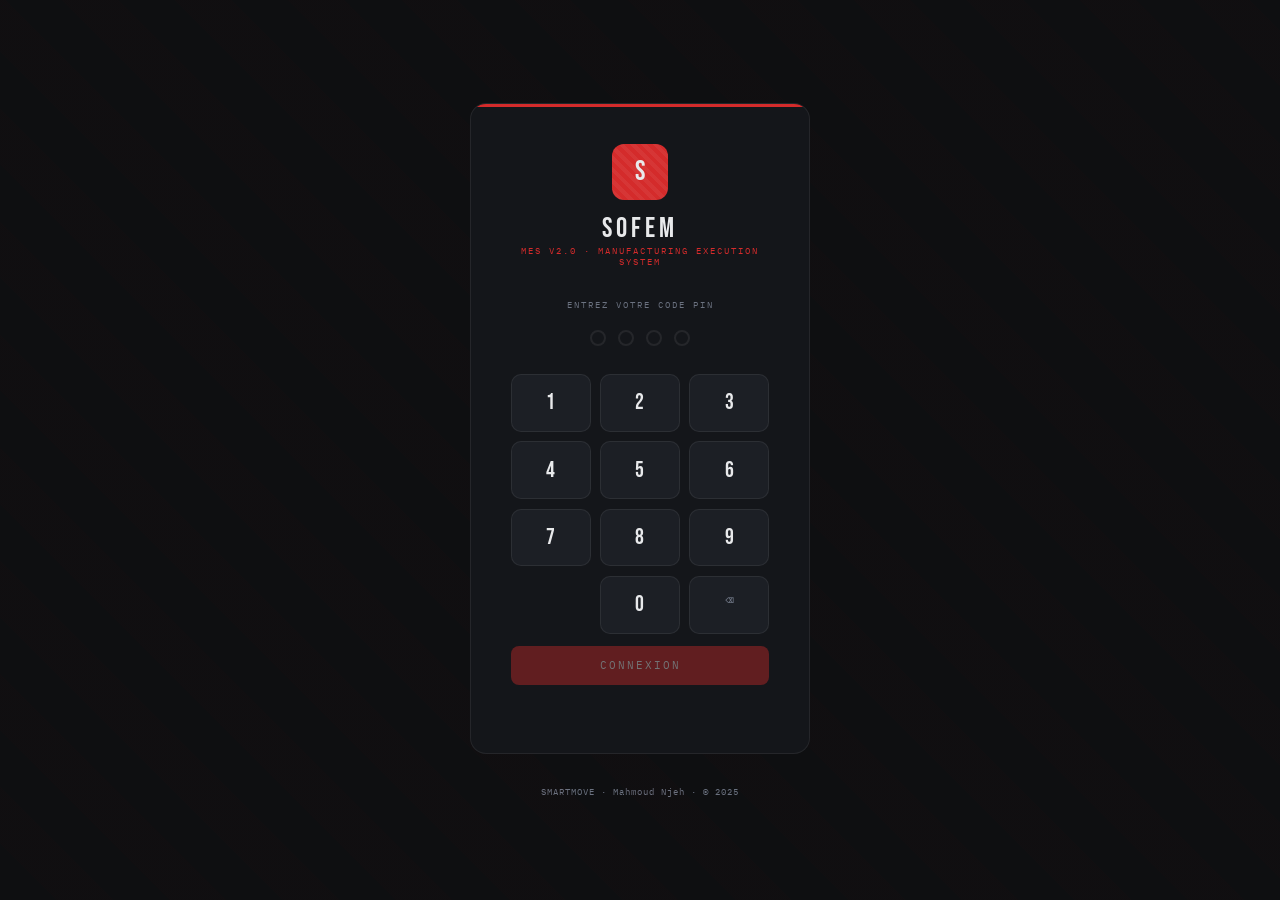
==== commit 1bbb7b31: "go to v2.0" ====
--- a/frontend/index.html
+++ b/frontend/index.html
@@ -3,959 +3,160 @@
 <head>
 <meta charset="UTF-8">
 <meta name="viewport" content="width=device-width, initial-scale=1.0">
-<title>SOFEM MES v1.0</title>
+<title>SOFEM MES — Connexion</title>
 <link href="https://fonts.googleapis.com/css2?family=Bebas+Neue&family=IBM+Plex+Mono:wght@400;600&family=IBM+Plex+Sans:wght@300;400;500;600&display=swap" rel="stylesheet">
 <style>
-:root{
-  --red:#D42B2B;--red-d:#A01F1F;--red-g:rgba(212,43,43,0.15);
-  --bg:#0E0F11;--bg2:#14161A;--bg3:#1C1F25;
-  --border:rgba(255,255,255,0.07);
-  --text:#E8E9EB;--muted:#6B7280;
-  --accent:#F5A623;--green:#22C55E;--blue:#3B82F6;
-}
+:root{--red:#D42B2B;--bg:#0E0F11;--bg2:#14161A;--bg3:#1C1F25;--border:rgba(255,255,255,0.07);--text:#E8E9EB;--muted:#6B7280;--green:#22C55E}
 *{margin:0;padding:0;box-sizing:border-box}
-body{background:var(--bg);color:var(--text);font-family:'IBM Plex Sans',sans-serif;min-height:100vh;display:flex;flex-direction:column}
-.topbar{background:var(--bg2);border-bottom:1px solid var(--border);padding:0 2rem;display:flex;align-items:center;justify-content:space-between;height:60px;position:sticky;top:0;z-index:200}
-.brand{display:flex;align-items:center;gap:1rem}
-.brand-logo{width:36px;height:36px;background:var(--red);border-radius:7px;display:flex;align-items:center;justify-content:center;font-family:'Bebas Neue',sans-serif;font-size:19px;position:relative;overflow:hidden;flex-shrink:0}
-.brand-logo::before{content:'';position:absolute;inset:0;background:repeating-linear-gradient(45deg,transparent,transparent 4px,rgba(255,255,255,0.05) 4px,rgba(255,255,255,0.05) 8px)}
-.brand-name{font-family:'Bebas Neue',sans-serif;font-size:21px;letter-spacing:3px;color:#fff}
-.brand-sub{font-size:8px;letter-spacing:2px;color:var(--red);font-family:'IBM Plex Mono',monospace;text-transform:uppercase;margin-top:2px}
-.divider-v{width:1px;height:28px;background:var(--border)}
-.mes-tag{font-family:'IBM Plex Mono',monospace;font-size:9px;letter-spacing:2px;color:var(--muted);text-transform:uppercase}
-.topbar-r{display:flex;align-items:center;gap:1.5rem}
-.api-status{display:flex;align-items:center;gap:6px;font-size:10px;font-family:'IBM Plex Mono',monospace;color:var(--green)}
-.live-dot{width:7px;height:7px;border-radius:50%;background:var(--green);animation:pulse 2s infinite}
-@keyframes pulse{0%,100%{opacity:1}50%{opacity:.3}}
-.clock{font-family:'IBM Plex Mono',monospace;font-size:10px;color:var(--muted)}
-.layout{display:flex;flex:1;min-height:0}
-.sidebar{width:195px;background:var(--bg2);border-right:1px solid var(--border);padding:1.25rem 0;flex-shrink:0;display:flex;flex-direction:column}
-.nav-group{margin-bottom:1.75rem}
-.nav-group-label{font-family:'IBM Plex Mono',monospace;font-size:8px;letter-spacing:2px;color:var(--muted);text-transform:uppercase;padding:0 1.25rem;margin-bottom:.4rem}
-.nav-item{display:flex;align-items:center;gap:9px;padding:.55rem 1.25rem;cursor:pointer;font-size:12.5px;color:var(--muted);border-left:2px solid transparent;transition:all .15s;user-select:none}
-.nav-item:hover{color:var(--text);background:rgba(255,255,255,.02)}
-.nav-item.active{color:#fff;background:var(--red-g);border-left-color:var(--red)}
-.nav-icon{font-size:14px;width:16px;text-align:center}
-.sidebar-footer{margin-top:auto;padding:1rem 1.25rem;border-top:1px solid var(--border)}
-.sidebar-ver{font-family:'IBM Plex Mono',monospace;font-size:8px;color:var(--muted);letter-spacing:1px}
-.main{flex:1;padding:2rem;overflow-y:auto}
-.page{display:none}
-.page.active{display:block;animation:fadeUp .25s ease}
-@keyframes fadeUp{from{opacity:0;transform:translateY(8px)}to{opacity:1;transform:translateY(0)}}
-.ph{display:flex;align-items:flex-start;justify-content:space-between;margin-bottom:1.75rem;gap:1rem}
-.ph-title{font-family:'Bebas Neue',sans-serif;font-size:34px;letter-spacing:3px;line-height:1}
-.ph-title span{color:var(--red)}
-.ph-sub{font-size:11px;color:var(--muted);margin-top:3px;font-family:'IBM Plex Mono',monospace;letter-spacing:1px}
-.ph-actions{display:flex;gap:.5rem;flex-shrink:0}
-.btn{background:var(--red);color:#fff;border:none;padding:.55rem 1.1rem;font-family:'IBM Plex Mono',monospace;font-size:10px;letter-spacing:1.5px;text-transform:uppercase;cursor:pointer;border-radius:4px;transition:background .15s;white-space:nowrap}
-.btn:hover{background:var(--red-d)}
-.btn-ghost{background:transparent;border:1px solid var(--border);color:var(--muted)}
-.btn-ghost:hover{border-color:var(--red);color:#fff;background:var(--red-g)}
-.btn-green{background:#15803d}.btn-green:hover{background:#166534}
-.btn-sm{padding:.3rem .7rem;font-size:9px}
-.kpi-grid{display:grid;grid-template-columns:repeat(5,1fr);gap:.9rem;margin-bottom:1.75rem}
-.kpi{background:var(--bg2);border:1px solid var(--border);border-radius:8px;padding:1.1rem;position:relative;overflow:hidden}
-.kpi::before{content:'';position:absolute;top:0;left:0;right:0;height:2px;background:var(--red)}
-.kpi.g::before{background:var(--green)}.kpi.a::before{background:var(--accent)}.kpi.b::before{background:var(--blue)}.kpi.o::before{background:#F97316}
-.kpi-lbl{font-family:'IBM Plex Mono',monospace;font-size:8px;letter-spacing:2px;color:var(--muted);text-transform:uppercase;margin-bottom:.4rem}
-.kpi-val{font-family:'Bebas Neue',sans-serif;font-size:44px;line-height:1;color:#fff}
-.kpi-val.r{color:var(--red)}.kpi-val.g{color:var(--green)}.kpi-val.a{color:var(--accent)}.kpi-val.b{color:var(--blue)}.kpi-val.o{color:#F97316}
-.kpi-det{font-size:10px;color:var(--muted);margin-top:3px}
-.sec{background:var(--bg2);border:1px solid var(--border);border-radius:8px;margin-bottom:1.25rem}
-.sec-h{padding:.9rem 1.25rem;border-bottom:1px solid var(--border);display:flex;align-items:center;justify-content:space-between;gap:.5rem}
-.sec-title{font-family:'IBM Plex Mono',monospace;font-size:10px;letter-spacing:2px;text-transform:uppercase;color:var(--text)}
-.sec-title .ac{color:var(--red)}
-.pipeline{display:flex;align-items:center;padding:1.25rem}
-.stage{flex:1;text-align:center;position:relative}
-.stage::after{content:'→';position:absolute;right:-8px;top:38%;color:var(--muted);font-size:13px}
-.stage:last-child::after{display:none}
-.sb{width:42px;height:42px;border-radius:50%;margin:0 auto 5px;display:flex;align-items:center;justify-content:center;font-size:13px;border:2px solid transparent;transition:transform .2s}
-.sb.done{background:rgba(34,197,94,.15);border-color:var(--green);color:var(--green)}
-.sb.active{background:var(--red-g);border-color:var(--red);color:var(--red);animation:ring 1.5s infinite}
-.sb.pending{background:var(--bg3);border-color:var(--border);color:var(--muted)}
-@keyframes ring{0%,100%{box-shadow:0 0 0 0 rgba(212,43,43,.4)}50%{box-shadow:0 0 0 6px rgba(212,43,43,0)}}
-.stage-name{font-size:9px;font-family:'IBM Plex Mono',monospace;color:var(--muted)}
-.tw{overflow-x:auto}
-table{width:100%;border-collapse:collapse;font-size:12.5px}
-thead th{padding:.65rem 1rem;text-align:left;font-family:'IBM Plex Mono',monospace;font-size:8px;letter-spacing:2px;text-transform:uppercase;color:var(--muted);border-bottom:1px solid var(--border);white-space:nowrap}
-tbody tr{border-bottom:1px solid var(--border);transition:background .1s;cursor:pointer}
-tbody tr:hover{background:rgba(255,255,255,.02)}
-tbody tr:last-child{border-bottom:none}
-td{padding:.7rem 1rem;vertical-align:middle}
-.of-num{font-family:'IBM Plex Mono',monospace;font-size:11px;color:var(--red)}
-.badge{display:inline-block;padding:2px 7px;border-radius:3px;font-size:9px;font-family:'IBM Plex Mono',monospace;letter-spacing:1px;font-weight:600;text-transform:uppercase;white-space:nowrap}
-.b-urgent{background:rgba(212,43,43,.2);color:#F87171}
-.b-high{background:rgba(245,166,35,.2);color:var(--accent)}
-.b-normal{background:rgba(59,130,246,.2);color:#60A5FA}
-.b-low{background:rgba(107,114,128,.2);color:var(--muted)}
-.b-completed{background:rgba(34,197,94,.15);color:var(--green)}
-.b-inprogress{background:var(--red-g);color:#F87171}
-.b-draft{background:rgba(107,114,128,.15);color:var(--muted)}
-.b-approved{background:rgba(59,130,246,.15);color:#93C5FD}
-.b-cancelled{background:rgba(107,114,128,.1);color:#4B5563}
-.sdots{display:flex;gap:3px;align-items:center}
-.sd{width:9px;height:9px;border-radius:2px}
-.sd.done{background:var(--green)}
-.sd.in_progress{background:var(--red);animation:blink 1s infinite}
-.sd.pending{background:var(--bg3);border:1px solid var(--border)}
-@keyframes blink{0%,100%{opacity:1}50%{opacity:.35}}
-.fbar{display:flex;gap:.4rem;padding:.65rem 1.25rem;border-bottom:1px solid var(--border);flex-wrap:wrap}
-.fbtn{font-family:'IBM Plex Mono',monospace;font-size:9px;letter-spacing:1px;text-transform:uppercase;padding:3px 9px;border-radius:3px;border:1px solid var(--border);background:transparent;color:var(--muted);cursor:pointer;transition:all .15s}
-.fbtn:hover,.fbtn.active{border-color:var(--red);color:#fff;background:var(--red-g)}
-.grid2{display:grid;grid-template-columns:1fr 1fr;gap:1.25rem}
-.mat-item{display:flex;align-items:center;padding:.75rem 1.25rem;border-bottom:1px solid var(--border);gap:.75rem}
-.mat-item:last-child{border-bottom:none}
-.mat-name{font-size:12.5px;font-weight:500}
-.mat-ref{font-size:9px;font-family:'IBM Plex Mono',monospace;color:var(--muted);margin-top:1px}
-.bar-w{flex:1;height:4px;background:var(--bg3);border-radius:2px;overflow:hidden;min-width:50px}
-.bar-f{height:100%;border-radius:2px;transition:width .6s}
-.bar-f.d{background:var(--red)}.bar-f.w{background:var(--accent)}.bar-f.ok{background:var(--green)}
-.bar-pct{font-family:'IBM Plex Mono',monospace;font-size:10px;width:38px;text-align:right;flex-shrink:0}
-.bar-pct.d{color:var(--red)}.bar-pct.w{color:var(--accent)}.bar-pct.ok{color:var(--green)}
-.op-item{display:flex;align-items:center;gap:.75rem;padding:.8rem 1.25rem;border-bottom:1px solid var(--border)}
-.op-item:last-child{border-bottom:none}
-.op-av{width:34px;height:34px;border-radius:50%;background:var(--red-g);border:1px solid var(--red);display:flex;align-items:center;justify-content:center;font-size:11px;font-weight:600;color:var(--red);flex-shrink:0}
-.op-name{font-size:13px;font-weight:500}
-.op-role{font-size:9px;font-family:'IBM Plex Mono',monospace;color:var(--muted)}
-.op-score{font-family:'Bebas Neue',sans-serif;font-size:24px;margin-left:auto}
-.chart{display:flex;align-items:flex-end;gap:3px;padding:1rem 1.25rem;height:90px}
-.bc{flex:1;display:flex;flex-direction:column;align-items:center;gap:3px;height:100%;justify-content:flex-end}
-.bf{width:100%;border-radius:2px 2px 0 0;background:var(--red);opacity:.55;transition:height .8s}
-.bf.cur{opacity:1}
-.bl{font-family:'IBM Plex Mono',monospace;font-size:7px;color:var(--muted)}
-.ms{display:inline-flex;align-items:center;gap:3px;padding:3px 7px;border-radius:3px;font-size:9px;font-family:'IBM Plex Mono',monospace;cursor:pointer;transition:all .15s;white-space:nowrap}
-.ms.done{background:rgba(34,197,94,.15);color:var(--green)}
-.ms.in_progress{background:var(--red-g);color:var(--red);animation:blink 1s infinite}
-.ms.pending{background:var(--bg3);color:var(--muted);border:1px solid var(--border)}
-.ms:hover{filter:brightness(1.2);transform:scale(1.05)}
-.overlay{display:none;position:fixed;inset:0;background:rgba(0,0,0,.75);z-index:1000;align-items:center;justify-content:center;padding:1rem}
-.overlay.open{display:flex}
-.modal{background:var(--bg2);border:1px solid var(--border);border-radius:10px;width:460px;max-width:100%;max-height:90vh;overflow-y:auto}
-.modal-h{padding:1.1rem 1.25rem;border-bottom:1px solid var(--border);display:flex;align-items:center;justify-content:space-between}
-.modal-title{font-family:'Bebas Neue',sans-serif;font-size:20px;letter-spacing:2px}
-.modal-b{padding:1.25rem;display:flex;flex-direction:column;gap:.9rem}
-.modal-f{padding:.9rem 1.25rem;border-top:1px solid var(--border);display:flex;gap:.6rem;justify-content:flex-end}
-.x{background:none;border:none;color:var(--muted);font-size:17px;cursor:pointer;line-height:1}
-.x:hover{color:#fff}
-.fg{display:flex;flex-direction:column;gap:5px}
-.fg label{font-family:'IBM Plex Mono',monospace;font-size:9px;letter-spacing:1px;text-transform:uppercase;color:var(--muted)}
-.fg input,.fg select,.fg textarea{background:var(--bg3);border:1px solid var(--border);border-radius:4px;padding:.55rem .7rem;color:var(--text);font-family:'IBM Plex Sans',sans-serif;font-size:12.5px;outline:none;transition:border-color .15s;width:100%}
-.fg input:focus,.fg select:focus,.fg textarea:focus{border-color:var(--red)}
-.fg select option{background:var(--bg3)}
-.row2{display:grid;grid-template-columns:1fr 1fr;gap:.75rem}
-.loading{display:flex;align-items:center;justify-content:center;padding:2.5rem;color:var(--muted);font-family:'IBM Plex Mono',monospace;font-size:11px;letter-spacing:2px}
-.spin{width:18px;height:18px;border:2px solid var(--border);border-top-color:var(--red);border-radius:50%;animation:spin .7s linear infinite;margin-right:.8rem}
-@keyframes spin{to{transform:rotate(360deg)}}
-.empty{text-align:center;padding:2.5rem;color:var(--muted);font-family:'IBM Plex Mono',monospace;font-size:11px}
-.toast{position:fixed;bottom:1.5rem;right:1.5rem;background:var(--bg2);border:1px solid var(--border);border-radius:6px;padding:.65rem 1.1rem;font-family:'IBM Plex Mono',monospace;font-size:11px;letter-spacing:1px;z-index:9999;transform:translateY(16px);opacity:0;transition:all .25s;max-width:300px}
-.toast.show{transform:translateY(0);opacity:1}
-.toast.ok{border-color:var(--green);color:var(--green)}
-.toast.err{border-color:var(--red);color:#F87171}
-.footer{background:var(--bg2);border-top:1px solid var(--border);padding:.65rem 2rem;display:flex;align-items:center;justify-content:space-between;font-family:'IBM Plex Mono',monospace;font-size:9px;color:var(--muted)}
-.footer-b{color:var(--red);letter-spacing:2px}
-@media(max-width:1100px){.kpi-grid{grid-template-columns:repeat(3,1fr)}}
-@media(max-width:900px){.grid2{grid-template-columns:1fr}.sidebar{width:170px}.mes-tag{display:none}}
-@media(max-width:640px){.sidebar{display:none}.kpi-grid{grid-template-columns:repeat(2,1fr)}.main{padding:1rem}}
+body{background:var(--bg);color:var(--text);font-family:'IBM Plex Sans',sans-serif;min-height:100vh;display:flex;align-items:center;justify-content:center;flex-direction:column;gap:2rem}
+body::before{content:'';position:fixed;inset:0;background:repeating-linear-gradient(45deg,transparent,transparent 40px,rgba(212,43,43,0.015) 40px,rgba(212,43,43,0.015) 80px);pointer-events:none}
+
+.card{background:var(--bg2);border:1px solid var(--border);border-radius:16px;padding:2.5rem;width:340px;position:relative;overflow:hidden}
+.card::before{content:'';position:absolute;top:0;left:0;right:0;height:3px;background:var(--red)}
+
+.logo{text-align:center;margin-bottom:2rem}
+.logo-icon{width:56px;height:56px;background:var(--red);border-radius:12px;margin:0 auto 0.75rem;display:flex;align-items:center;justify-content:center;font-family:'Bebas Neue',sans-serif;font-size:28px;position:relative;overflow:hidden}
+.logo-icon::before{content:'';position:absolute;inset:0;background:repeating-linear-gradient(45deg,transparent,transparent 4px,rgba(255,255,255,0.05) 4px,rgba(255,255,255,0.05) 8px)}
+.logo-name{font-family:'Bebas Neue',sans-serif;font-size:28px;letter-spacing:4px}
+.logo-sub{font-size:9px;letter-spacing:2px;color:var(--red);font-family:'IBM Plex Mono',monospace;text-transform:uppercase}
+
+.pin-label{font-family:'IBM Plex Mono',monospace;font-size:9px;letter-spacing:2px;color:var(--muted);text-transform:uppercase;text-align:center;margin-bottom:1.25rem}
+
+.pin-dots{display:flex;justify-content:center;gap:0.75rem;margin-bottom:1.75rem}
+.pin-dot{width:16px;height:16px;border-radius:50%;border:2px solid var(--border);background:transparent;transition:all .2s}
+.pin-dot.filled{background:var(--red);border-color:var(--red);transform:scale(1.1)}
+
+.numpad{display:grid;grid-template-columns:repeat(3,1fr);gap:0.6rem}
+.key{background:var(--bg3);border:1px solid var(--border);border-radius:10px;padding:0.9rem;font-family:'Bebas Neue',sans-serif;font-size:22px;color:var(--text);cursor:pointer;text-align:center;transition:all .15s;user-select:none}
+.key:hover{background:rgba(212,43,43,0.15);border-color:var(--red);color:#fff}
+.key:active{transform:scale(0.94)}
+.key.del{font-family:'IBM Plex Mono',monospace;font-size:14px;color:var(--muted)}
+.key.del:hover{color:var(--red)}
+.key.empty{background:transparent;border:none;cursor:default}
+.key.empty:hover{background:transparent;border:none}
+
+.btn-login{width:100%;background:var(--red);color:#fff;border:none;padding:0.8rem;font-family:'IBM Plex Mono',monospace;font-size:11px;letter-spacing:2px;text-transform:uppercase;cursor:pointer;border-radius:8px;margin-top:0.75rem;transition:all .15s;opacity:0.4}
+.btn-login.ready{opacity:1}
+.btn-login.ready:hover{background:#A01F1F}
+
+.error{text-align:center;color:#F87171;font-family:'IBM Plex Mono',monospace;font-size:10px;letter-spacing:1px;margin-top:0.75rem;min-height:16px;animation:shake .3s ease}
+@keyframes shake{0%,100%{transform:translateX(0)}25%{transform:translateX(-6px)}75%{transform:translateX(6px)}}
+
+.footer-txt{font-family:'IBM Plex Mono',monospace;font-size:9px;color:var(--muted);letter-spacing:1px}
 </style>
 </head>
 <body>
 
-<header class="topbar">
-  <div class="brand">
-    <div class="brand-logo">S</div>
-    <div><div class="brand-name">SOFEM</div><div class="brand-sub">Partenaire des Briqueteries</div></div>
-    <div class="divider-v"></div>
-    <div class="mes-tag">MES · Manufacturing Execution System · v1.0</div>
+<div class="card">
+  <div class="logo">
+    <div class="logo-icon">S</div>
+    <div class="logo-name">SOFEM</div>
+    <div class="logo-sub">MES v2.0 · Manufacturing Execution System</div>
   </div>
-  <div class="topbar-r">
-    <div class="api-status" id="api-status"><div class="live-dot"></div>CONNEXION...</div>
-    <div class="clock" id="clock">—</div>
+
+  <div class="pin-label">Entrez votre code PIN</div>
+
+  <div class="pin-dots" id="pin-dots">
+    <div class="pin-dot" id="d0"></div>
+    <div class="pin-dot" id="d1"></div>
+    <div class="pin-dot" id="d2"></div>
+    <div class="pin-dot" id="d3"></div>
   </div>
-</header>
 
-<div class="layout">
-<nav class="sidebar">
-  <div class="nav-group">
-    <div class="nav-group-label">Principal</div>
-    <div class="nav-item active" data-p="dashboard"><span class="nav-icon">▣</span>Tableau de Bord</div>
-    <div class="nav-item" data-p="orders"><span class="nav-icon">📋</span>Ordres de Fab.</div>
-    <div class="nav-item" data-p="monitor"><span class="nav-icon">📡</span>Monitoring</div>
+  <div class="numpad">
+    <div class="key" onclick="pressKey('1')">1</div>
+    <div class="key" onclick="pressKey('2')">2</div>
+    <div class="key" onclick="pressKey('3')">3</div>
+    <div class="key" onclick="pressKey('4')">4</div>
+    <div class="key" onclick="pressKey('5')">5</div>
+    <div class="key" onclick="pressKey('6')">6</div>
+    <div class="key" onclick="pressKey('7')">7</div>
+    <div class="key" onclick="pressKey('8')">8</div>
+    <div class="key" onclick="pressKey('9')">9</div>
+    <div class="key empty"></div>
+    <div class="key" onclick="pressKey('0')">0</div>
+    <div class="key del" onclick="deleteKey()">⌫</div>
   </div>
-  <div class="nav-group">
-    <div class="nav-group-label">Gestion</div>
-    <div class="nav-item" data-p="materials"><span class="nav-icon">📦</span>Matériaux</div>
-    <div class="nav-item" data-p="operators"><span class="nav-icon">👷</span>Opérateurs</div>
-    <div class="nav-item" data-p="products"><span class="nav-icon">⚙️</span>Produits</div>
-  </div>
-  <div class="nav-group">
-    <div class="nav-group-label">Analyse</div>
-    <div class="nav-item" data-p="reports"><span class="nav-icon">📊</span>Rapports</div>
-  </div>
-  <div class="sidebar-footer">
-    <div class="sidebar-ver">SOFEM MES v1.0<br>SMARTMOVE · 2025</div>
-  </div>
-</nav>
 
-<main class="main">
-
-<!-- DASHBOARD -->
-<div class="page active" id="page-dashboard">
-  <div class="ph">
-    <div>
-      <div class="ph-title">TABLEAU DE <span>BORD</span></div>
-      <div class="ph-sub">// SOFEM · SFAX · ROUTE SIDI SALEM 2.5KM</div>
-    </div>
-    <button class="btn" onclick="openModal('m-of')">+ Nouvel OF</button>
-  </div>
-  <div class="kpi-grid">
-    <div class="kpi"><div class="kpi-lbl">Ordres Actifs</div><div class="kpi-val r" id="k-actifs">—</div><div class="kpi-det">En production</div></div>
-    <div class="kpi a"><div class="kpi-lbl">Urgents</div><div class="kpi-val a" id="k-urgents">—</div><div class="kpi-det">Priorité critique</div></div>
-    <div class="kpi g"><div class="kpi-lbl">Taux Complétion</div><div class="kpi-val g" id="k-taux">—</div><div class="kpi-det">Ce mois</div></div>
-    <div class="kpi b"><div class="kpi-lbl">Alertes Stock</div><div class="kpi-val b" id="k-stock">—</div><div class="kpi-det">Réapprovisionnement</div></div>
-    <div class="kpi o"><div class="kpi-lbl">En Retard</div><div class="kpi-val o" id="k-retard">—</div><div class="kpi-det">Délai dépassé</div></div>
-  </div>
-  <div class="sec">
-    <div class="sec-h"><div class="sec-title">PIPELINE <span class="ac">·</span> ÉTAPES DE PRODUCTION</div></div>
-    <div class="pipeline">
-      <div class="stage"><div class="sb pending" id="pip-0">○</div><div class="stage-name">AutoCAD</div></div>
-      <div class="stage"><div class="sb pending" id="pip-1">○</div><div class="stage-name">Découpage</div></div>
-      <div class="stage"><div class="sb pending" id="pip-2">○</div><div class="stage-name">Pliage</div></div>
-      <div class="stage"><div class="sb pending" id="pip-3">○</div><div class="stage-name">Soudage</div></div>
-      <div class="stage"><div class="sb pending" id="pip-4">○</div><div class="stage-name">Ponçage</div></div>
-    </div>
-  </div>
-  <div class="sec">
-    <div class="sec-h"><div class="sec-title">ORDRES <span class="ac">RÉCENTS</span></div></div>
-    <div class="tw"><table>
-      <thead><tr><th>N° OF</th><th>Produit</th><th>Qté</th><th>Priorité</th><th>Statut</th><th>Étapes</th><th>Échéance</th></tr></thead>
-      <tbody id="dash-ofs"><tr><td colspan="7"><div class="loading"><div class="spin"></div>CHARGEMENT...</div></td></tr></tbody>
-    </table></div>
-  </div>
-  <div class="grid2">
-    <div class="sec">
-      <div class="sec-h"><div class="sec-title">STOCK <span class="ac">MATÉRIAUX</span></div><span class="badge b-urgent" id="stock-alerte-ct">— ALERTES</span></div>
-      <div id="dash-mats"><div class="loading"><div class="spin"></div></div></div>
-    </div>
-    <div style="display:flex;flex-direction:column;gap:1.25rem">
-      <div class="sec">
-        <div class="sec-h"><div class="sec-title">OF <span class="ac">PAR MOIS</span></div><div style="font-family:'IBM Plex Mono',monospace;font-size:9px;color:var(--muted)" id="chart-taux">— COMPLÉTION</div></div>
-        <div class="chart" id="dash-chart"><div class="loading"><div class="spin"></div></div></div>
-      </div>
-      <div class="sec">
-        <div class="sec-h"><div class="sec-title">PERFORMANCE <span class="ac">OPÉRATEURS</span></div></div>
-        <div id="dash-ops"><div class="loading"><div class="spin"></div></div></div>
-      </div>
-    </div>
-  </div>
+  <button class="btn-login" id="btn-login" onclick="doLogin()">CONNEXION</button>
+  <div class="error" id="error-msg"></div>
 </div>
 
-<!-- ORDERS -->
-<div class="page" id="page-orders">
-  <div class="ph">
-    <div><div class="ph-title">ORDRES DE <span>FABRICATION</span></div><div class="ph-sub">// GESTION COMPLÈTE DES OF</div></div>
-    <div class="ph-actions">
-      <button class="btn btn-ghost" onclick="loadOrders()">↺ Actualiser</button>
-      <button class="btn" onclick="openModal('m-of')">+ Nouvel OF</button>
-    </div>
-  </div>
-  <div class="sec">
-    <div class="fbar">
-      <button class="fbtn active" onclick="filterOF(this,'')">Tous</button>
-      <button class="fbtn" onclick="filterOF(this,'IN_PROGRESS')">En cours</button>
-      <button class="fbtn" onclick="filterOF(this,'DRAFT')">Brouillon</button>
-      <button class="fbtn" onclick="filterOF(this,'APPROVED')">Approuvé</button>
-      <button class="fbtn" onclick="filterOF(this,'COMPLETED')">Terminé</button>
-      <button class="fbtn" onclick="filterOF(this,'URGENT','priorite')">🔴 Urgent</button>
-    </div>
-    <div class="tw"><table>
-      <thead><tr><th>N° OF</th><th>Produit</th><th>Qté</th><th>Priorité</th><th>Statut</th><th>Étapes</th><th>Opérateur</th><th>Atelier</th><th>Échéance</th><th>Actions</th></tr></thead>
-      <tbody id="orders-tb"><tr><td colspan="10"><div class="loading"><div class="spin"></div>CHARGEMENT...</div></td></tr></tbody>
-    </table></div>
-  </div>
-</div>
-
-<!-- MONITOR -->
-<div class="page" id="page-monitor">
-  <div class="ph">
-    <div><div class="ph-title">MONITORING <span>PRODUCTION</span></div><div class="ph-sub">// CLIQUER SUR UNE ÉTAPE POUR AVANCER</div></div>
-    <button class="btn btn-ghost" onclick="loadMonitor()">↺ Actualiser</button>
-  </div>
-  <div class="sec">
-    <div class="sec-h"><div class="sec-title">PIPELINE <span class="ac">GLOBAL</span></div><div id="mon-stats" style="font-family:'IBM Plex Mono',monospace;font-size:9px;color:var(--muted)"></div></div>
-    <div class="pipeline">
-      <div class="stage"><div class="sb pending" id="mp-0">—</div><div class="stage-name">AutoCAD</div></div>
-      <div class="stage"><div class="sb pending" id="mp-1">—</div><div class="stage-name">Découpage</div></div>
-      <div class="stage"><div class="sb pending" id="mp-2">—</div><div class="stage-name">Pliage</div></div>
-      <div class="stage"><div class="sb pending" id="mp-3">—</div><div class="stage-name">Soudage</div></div>
-      <div class="stage"><div class="sb pending" id="mp-4">—</div><div class="stage-name">Ponçage</div></div>
-    </div>
-  </div>
-  <div class="sec">
-    <div class="sec-h"><div class="sec-title">SUIVI <span class="ac">PAR ORDRE</span></div></div>
-    <div class="tw"><table>
-      <thead><tr><th>N° OF</th><th>Produit</th><th>Qté</th><th>AutoCAD</th><th>Découpage</th><th>Pliage</th><th>Soudage</th><th>Ponçage</th><th>Opérateur</th></tr></thead>
-      <tbody id="monitor-tb"><tr><td colspan="9"><div class="loading"><div class="spin"></div>CHARGEMENT...</div></td></tr></tbody>
-    </table></div>
-  </div>
-</div>
-
-<!-- MATERIALS -->
-<div class="page" id="page-materials">
-  <div class="ph">
-    <div><div class="ph-title">GESTION <span>MATÉRIAUX</span></div><div class="ph-sub">// STOCK ET MOUVEMENTS</div></div>
-    <div class="ph-actions">
-      <button class="btn btn-ghost" onclick="openModal('m-mv')">+ Mouvement</button>
-      <button class="btn" onclick="openModal('m-mat')">+ Matériau</button>
-    </div>
-  </div>
-  <div class="sec">
-    <div class="tw"><table>
-      <thead><tr><th>Code</th><th>Matériau</th><th>Stock Actuel</th><th>Stock Min.</th><th>Unité</th><th>Fournisseur</th><th>État</th><th>Niveau</th></tr></thead>
-      <tbody id="mats-tb"><tr><td colspan="8"><div class="loading"><div class="spin"></div>CHARGEMENT...</div></td></tr></tbody>
-    </table></div>
-  </div>
-  <div class="sec">
-    <div class="sec-h"><div class="sec-title">HISTORIQUE <span class="ac">MOUVEMENTS</span></div></div>
-    <div class="tw"><table>
-      <thead><tr><th>Date</th><th>Matériau</th><th>Type</th><th>Quantité</th><th>Avant</th><th>Après</th><th>OF</th><th>Motif</th></tr></thead>
-      <tbody id="mvt-tb"><tr><td colspan="8"><div class="loading"><div class="spin"></div>CHARGEMENT...</div></td></tr></tbody>
-    </table></div>
-  </div>
-</div>
-
-<!-- OPERATORS -->
-<div class="page" id="page-operators">
-  <div class="ph">
-    <div><div class="ph-title">GESTION <span>OPÉRATEURS</span></div><div class="ph-sub">// ÉQUIPE DE PRODUCTION SOFEM</div></div>
-    <button class="btn" onclick="openModal('m-op')">+ Opérateur</button>
-  </div>
-  <div class="sec"><div id="ops-list"><div class="loading"><div class="spin"></div>CHARGEMENT...</div></div></div>
-</div>
-
-<!-- PRODUCTS -->
-<div class="page" id="page-products">
-  <div class="ph">
-    <div><div class="ph-title">GESTION <span>PRODUITS</span></div><div class="ph-sub">// CATALOGUE SOFEM</div></div>
-    <button class="btn" onclick="openModal('m-prod')">+ Produit</button>
-  </div>
-  <div class="sec">
-    <div class="tw"><table>
-      <thead><tr><th>Code</th><th>Produit</th><th>Description</th><th>Unité</th></tr></thead>
-      <tbody id="prods-tb"><tr><td colspan="4"><div class="loading"><div class="spin"></div>CHARGEMENT...</div></td></tr></tbody>
-    </table></div>
-  </div>
-</div>
-
-<!-- REPORTS -->
-<div class="page" id="page-reports">
-  <div class="ph">
-    <div><div class="ph-title">RAPPORTS & <span>ANALYTIQUES</span></div><div class="ph-sub">// PERFORMANCE ET HISTORIQUE DE PRODUCTION</div></div>
-  </div>
-  <div class="grid2">
-    <div class="sec">
-      <div class="sec-h"><div class="sec-title">PRODUCTION <span class="ac">MENSUELLE</span></div></div>
-      <div class="chart" id="rep-chart" style="height:110px"></div>
-    </div>
-    <div class="sec">
-      <div class="sec-h"><div class="sec-title">ALERTES <span class="ac">STOCK</span></div></div>
-      <div id="rep-stock"><div class="loading"><div class="spin"></div></div></div>
-    </div>
-  </div>
-  <div class="sec">
-    <div class="sec-h"><div class="sec-title">PERFORMANCE <span class="ac">OPÉRATEURS</span></div></div>
-    <div id="rep-ops"><div class="loading"><div class="spin"></div></div></div>
-  </div>
-</div>
-
-</main>
-</div>
-
-<footer class="footer">
-  <div><span class="footer-b">SOFEM MES</span> · Partenaire des Briqueteries · Sfax, Route Sidi Salem 2.5KM · +216 74 469 181 · sofem-tn.com</div>
-  <div>v1.0 · LAN · SMARTMOVE · © 2025</div>
-</footer>
-
-<!-- MODALS -->
-<div class="overlay" id="m-of">
-  <div class="modal">
-    <div class="modal-h"><div class="modal-title">NOUVEL ORDRE DE FABRICATION</div><button class="x" onclick="closeModal('m-of')">✕</button></div>
-    <div class="modal-b">
-      <div class="fg"><label>Produit *</label><select id="of-prod"></select></div>
-      <div class="row2">
-        <div class="fg"><label>Quantité *</label><input type="number" id="of-qte" min="1" value="1"></div>
-        <div class="fg"><label>Priorité *</label>
-          <select id="of-prio"><option value="LOW">Basse</option><option value="NORMAL" selected>Normale</option><option value="HIGH">Haute</option><option value="URGENT">URGENT</option></select>
-        </div>
-      </div>
-      <div class="row2">
-        <div class="fg"><label>Opérateur</label><select id="of-op"><option value="">— Non assigné —</option></select></div>
-        <div class="fg"><label>Atelier</label><input type="text" id="of-atelier" value="Atelier A"></div>
-      </div>
-      <div class="fg"><label>Date d'échéance *</label><input type="date" id="of-date"></div>
-      <div class="fg"><label>Notes</label><textarea id="of-notes" rows="2" placeholder="Observations..."></textarea></div>
-    </div>
-    <div class="modal-f">
-      <button class="btn btn-ghost" onclick="closeModal('m-of')">Annuler</button>
-      <button class="btn" onclick="createOF()">Créer l'OF</button>
-    </div>
-  </div>
-</div>
-
-<div class="overlay" id="m-mv">
-  <div class="modal">
-    <div class="modal-h"><div class="modal-title">MOUVEMENT DE STOCK</div><button class="x" onclick="closeModal('m-mv')">✕</button></div>
-    <div class="modal-b">
-      <div class="fg"><label>Matériau *</label><select id="mv-mat"></select></div>
-      <div class="row2">
-        <div class="fg"><label>Type *</label>
-          <select id="mv-type"><option value="ENTREE">Entrée (réception)</option><option value="SORTIE">Sortie (consommation)</option><option value="AJUSTEMENT">Ajustement inventaire</option></select>
-        </div>
-        <div class="fg"><label>Quantité *</label><input type="number" id="mv-qte" step="0.01" min="0.01" value="1"></div>
-      </div>
-      <div class="fg"><label>Motif</label><input type="text" id="mv-motif" placeholder="Ex: Livraison fournisseur..."></div>
-    </div>
-    <div class="modal-f">
-      <button class="btn btn-ghost" onclick="closeModal('m-mv')">Annuler</button>
-      <button class="btn btn-green" onclick="saveMouvement()">Enregistrer</button>
-    </div>
-  </div>
-</div>
-
-<div class="overlay" id="m-mat">
-  <div class="modal">
-    <div class="modal-h"><div class="modal-title">NOUVEAU MATÉRIAU</div><button class="x" onclick="closeModal('m-mat')">✕</button></div>
-    <div class="modal-b">
-      <div class="row2">
-        <div class="fg"><label>Code *</label><input type="text" id="mat-code" placeholder="MAT-006"></div>
-        <div class="fg"><label>Unité *</label><input type="text" id="mat-unite" placeholder="kg / m / pcs"></div>
-      </div>
-      <div class="fg"><label>Nom *</label><input type="text" id="mat-nom"></div>
-      <div class="row2">
-        <div class="fg"><label>Stock actuel</label><input type="number" id="mat-stock" step="0.01" value="0"></div>
-        <div class="fg"><label>Stock minimum</label><input type="number" id="mat-min" step="0.01" value="0"></div>
-      </div>
-      <div class="fg"><label>Fournisseur</label><input type="text" id="mat-four"></div>
-    </div>
-    <div class="modal-f">
-      <button class="btn btn-ghost" onclick="closeModal('m-mat')">Annuler</button>
-      <button class="btn" onclick="saveMateriau()">Créer</button>
-    </div>
-  </div>
-</div>
-
-<div class="overlay" id="m-op">
-  <div class="modal">
-    <div class="modal-h"><div class="modal-title">NOUVEL OPÉRATEUR</div><button class="x" onclick="closeModal('m-op')">✕</button></div>
-    <div class="modal-b">
-      <div class="row2">
-        <div class="fg"><label>Prénom *</label><input type="text" id="op-prenom"></div>
-        <div class="fg"><label>Nom *</label><input type="text" id="op-nom"></div>
-      </div>
-      <div class="fg"><label>Spécialité *</label>
-        <select id="op-spec"><option>AutoCAD</option><option>Découpage</option><option>Pliage</option><option>Soudage</option><option>Ponçage</option></select>
-      </div>
-      <div class="row2">
-        <div class="fg"><label>Téléphone</label><input type="text" id="op-tel"></div>
-        <div class="fg"><label>Email</label><input type="email" id="op-email"></div>
-      </div>
-    </div>
-    <div class="modal-f">
-      <button class="btn btn-ghost" onclick="closeModal('m-op')">Annuler</button>
-      <button class="btn" onclick="saveOperateur()">Créer</button>
-    </div>
-  </div>
-</div>
-
-<div class="overlay" id="m-prod">
-  <div class="modal">
-    <div class="modal-h"><div class="modal-title">NOUVEAU PRODUIT</div><button class="x" onclick="closeModal('m-prod')">✕</button></div>
-    <div class="modal-b">
-      <div class="row2">
-        <div class="fg"><label>Code *</label><input type="text" id="prod-code" placeholder="XX-001"></div>
-        <div class="fg"><label>Unité</label><input type="text" id="prod-unite" value="pcs"></div>
-      </div>
-      <div class="fg"><label>Nom *</label><input type="text" id="prod-nom"></div>
-      <div class="fg"><label>Description</label><textarea id="prod-desc" rows="2"></textarea></div>
-    </div>
-    <div class="modal-f">
-      <button class="btn btn-ghost" onclick="closeModal('m-prod')">Annuler</button>
-      <button class="btn" onclick="saveProduit()">Créer</button>
-    </div>
-  </div>
-</div>
-
-<div class="toast" id="toast"></div>
+<div class="footer-txt">SMARTMOVE · Mahmoud Njeh · © 2025</div>
 
 <script>
-'use strict';
 const API = window.location.origin;
-const STAGES = ['AutoCAD','Découpage','Pliage','Soudage','Ponçage'];
-const $ = id => document.getElementById(id);
-const toast = (msg, type='ok') => {
-  const t = $('toast'); t.textContent = msg; t.className = `toast ${type} show`;
-  setTimeout(() => t.classList.remove('show'), 3200);
-};
-const loading = cols => `<tr><td colspan="${cols}"><div class="loading"><div class="spin"></div>CHARGEMENT...</div></td></tr>`;
-const empty = (cols, msg='Aucune donnée') => `<tr><td colspan="${cols}"><div class="empty">${msg}</div></td></tr>`;
+let pin = '';
 
-async function api(path, opts={}) {
-  const r = await fetch(API + path, {headers:{'Content-Type':'application/json'}, ...opts});
-  const data = await r.json();
-  if (!r.ok) throw new Error(data.detail || JSON.stringify(data));
-  return data;
+function pressKey(k) {
+  if (pin.length >= 4) return;
+  pin += k;
+  updateDots();
+  if (pin.length === 4) {
+    document.getElementById('btn-login').classList.add('ready');
+    setTimeout(doLogin, 300); // auto-submit on 4 digits
+  }
 }
 
-function pBadge(p) {
-  const m={URGENT:'b-urgent',HIGH:'b-high',NORMAL:'b-normal',LOW:'b-low'};
-  const l={URGENT:'URGENT',HIGH:'HAUTE',NORMAL:'NORMAL',LOW:'BASSE'};
-  return `<span class="badge ${m[p]||'b-normal'}">${l[p]||p}</span>`;
-}
-function sBadge(s) {
-  const m={IN_PROGRESS:'b-inprogress',COMPLETED:'b-completed',DRAFT:'b-draft',APPROVED:'b-approved',CANCELLED:'b-cancelled'};
-  const l={IN_PROGRESS:'En Cours',COMPLETED:'Terminé',DRAFT:'Brouillon',APPROVED:'Approuvé',CANCELLED:'Annulé'};
-  return `<span class="badge ${m[s]||'b-draft'}">${l[s]||s}</span>`;
-}
-function dots(etapes) {
-  if (!etapes?.length) return '—';
-  return `<div class="sdots">${STAGES.map(s=>{
-    const e=etapes.find(x=>x.etape===s);
-    const st=e?e.statut.toLowerCase().replace('_','_'):'pending';
-    return `<div class="sd ${st}" title="${s}: ${e?e.statut:'PENDING'}"></div>`;
-  }).join('')}</div>`;
-}
-function dateTd(d) {
-  if (!d) return '—';
-  const diff=(new Date(d)-new Date())/86400000;
-  const style=diff<0?'color:var(--red);font-weight:600':diff<3?'color:var(--accent)':'color:var(--muted)';
-  return `<span style="font-family:'IBM Plex Mono',monospace;font-size:11px;${style}">${d}</span>`;
+function deleteKey() {
+  pin = pin.slice(0, -1);
+  updateDots();
+  document.getElementById('btn-login').classList.remove('ready');
+  document.getElementById('error-msg').textContent = '';
 }
 
-// Clock
-function tick(){ $('clock').textContent=new Date().toLocaleString('fr-FR',{weekday:'short',day:'2-digit',month:'short',hour:'2-digit',minute:'2-digit',second:'2-digit'}).toUpperCase(); }
-tick(); setInterval(tick,1000);
-
-// ── MOCK DATA ──────────────────────────────
-const MOCK = {
-  dashboard:{
-    ordres_actifs:3,urgents:1,taux_completion:87,alertes_stock:2,en_retard:1,
-    graphique:[
-      {mois:'Oct 2024',total:8},{mois:'Nov 2024',total:10},{mois:'Déc 2024',total:6},
-      {mois:'Jan 2025',total:12},{mois:'Fév 2025',total:9},{mois:'Mar 2025',total:5}
-    ]
-  },
-  ofs:[
-    {id:1,numero:'OF-2025-042',produit_nom:'Bracket Assembly',quantite:50,priorite:'URGENT',statut:'IN_PROGRESS',operateur_nom:'Jean Dupont',atelier:'Atelier A',date_echeance:'2025-02-28',
-     etapes:[{etape:'AutoCAD',statut:'COMPLETED'},{etape:'Découpage',statut:'COMPLETED'},{etape:'Pliage',statut:'IN_PROGRESS'},{etape:'Soudage',statut:'PENDING'},{etape:'Ponçage',statut:'PENDING'}]},
-    {id:2,numero:'OF-2025-041',produit_nom:'Shaft Coupling',quantite:120,priorite:'NORMAL',statut:'IN_PROGRESS',operateur_nom:'Marc Robert',atelier:'Atelier B',date_echeance:'2025-03-05',
-     etapes:[{etape:'AutoCAD',statut:'COMPLETED'},{etape:'Découpage',statut:'COMPLETED'},{etape:'Pliage',statut:'COMPLETED'},{etape:'Soudage',statut:'IN_PROGRESS'},{etape:'Ponçage',statut:'PENDING'}]},
-    {id:3,numero:'OF-2025-040',produit_nom:'Gear Housing',quantite:30,priorite:'HIGH',statut:'IN_PROGRESS',operateur_nom:'Sofia Lambert',atelier:'Atelier A',date_echeance:'2025-03-10',
-     etapes:[{etape:'AutoCAD',statut:'COMPLETED'},{etape:'Découpage',statut:'IN_PROGRESS'},{etape:'Pliage',statut:'PENDING'},{etape:'Soudage',statut:'PENDING'},{etape:'Ponçage',statut:'PENDING'}]},
-    {id:4,numero:'OF-2025-039',produit_nom:'Flange Plate',quantite:200,priorite:'LOW',statut:'COMPLETED',operateur_nom:'Karim Benzara',atelier:'Atelier B',date_echeance:'2025-03-15',
-     etapes:[{etape:'AutoCAD',statut:'COMPLETED'},{etape:'Découpage',statut:'COMPLETED'},{etape:'Pliage',statut:'COMPLETED'},{etape:'Soudage',statut:'COMPLETED'},{etape:'Ponçage',statut:'COMPLETED'}]},
-    {id:5,numero:'OF-2025-038',produit_nom:'Cam Shaft',quantite:75,priorite:'NORMAL',statut:'DRAFT',operateur_nom:null,atelier:'Atelier A',date_echeance:'2025-03-20',
-     etapes:[{etape:'AutoCAD',statut:'PENDING'},{etape:'Découpage',statut:'PENDING'},{etape:'Pliage',statut:'PENDING'},{etape:'Soudage',statut:'PENDING'},{etape:'Ponçage',statut:'PENDING'}]},
-    {id:6,numero:'OF-2025-037',produit_nom:'Bracket Assembly',quantite:25,priorite:'HIGH',statut:'APPROVED',operateur_nom:'Jean Dupont',atelier:'Atelier A',date_echeance:'2025-03-25',
-     etapes:[{etape:'AutoCAD',statut:'PENDING'},{etape:'Découpage',statut:'PENDING'},{etape:'Pliage',statut:'PENDING'},{etape:'Soudage',statut:'PENDING'},{etape:'Ponçage',statut:'PENDING'}]},
-  ],
-  materiaux:[
-    {id:1,code:'MAT-001',nom:'Tôle Acier S235 3mm',unite:'m²',stock_actuel:3.2,stock_minimum:10.0,fournisseur:'Aciers du Nord',alerte:1,pct_stock:32},
-    {id:2,code:'MAT-002',nom:'Fil Soudure ER70S',unite:'kg',stock_actuel:42,stock_minimum:50.0,fournisseur:'SoudeTech',alerte:1,pct_stock:84},
-    {id:3,code:'MAT-003',nom:'Profilé Aluminium 40x40',unite:'m',stock_actuel:25,stock_minimum:8.0,fournisseur:'AlumPro',alerte:0,pct_stock:100},
-    {id:4,code:'MAT-004',nom:'Acier Rond Ø40',unite:'m',stock_actuel:4.5,stock_minimum:8.0,fournisseur:'Aciers du Nord',alerte:1,pct_stock:56},
-    {id:5,code:'MAT-005',nom:'Visserie M8',unite:'pcs',stock_actuel:850,stock_minimum:200,fournisseur:'Fixalia',alerte:0,pct_stock:100},
-  ],
-  operateurs:[
-    {id:1,nom:'Dupont',prenom:'Jean',specialite:'Soudage',telephone:'+216 90 000 001',total_ofs:18,performance:94},
-    {id:2,nom:'Robert',prenom:'Marc',specialite:'Pliage',telephone:'+216 90 000 002',total_ofs:14,performance:86},
-    {id:3,nom:'Lambert',prenom:'Sofia',specialite:'Découpage',telephone:'+216 90 000 003',total_ofs:11,performance:82},
-    {id:4,nom:'Benzara',prenom:'Karim',specialite:'Ponçage',telephone:'+216 90 000 004',total_ofs:16,performance:100},
-  ],
-  produits:[
-    {id:1,code:'BA-004',nom:'Bracket Assembly',description:'Support de fixation pour briqueteries',unite:'pcs'},
-    {id:2,code:'SC-001',nom:'Shaft Coupling',description:"Accouplement d'arbre mécanique",unite:'pcs'},
-    {id:3,code:'GH-002',nom:'Gear Housing',description:"Carter d'engrenage",unite:'pcs'},
-    {id:4,code:'FP-003',nom:'Flange Plate',description:'Plaque à brides',unite:'pcs'},
-    {id:5,code:'CS-005',nom:'Cam Shaft',description:'Arbre à cames',unite:'pcs'},
-  ],
-  mouvements:[
-    {materiau_nom:'Tôle Acier S235 3mm',unite:'m²',type:'ENTREE',quantite:5,stock_avant:3.2,stock_apres:8.2,of_numero:null,motif:'Livraison fournisseur',created_at:'2025-02-20 09:15'},
-    {materiau_nom:'Fil Soudure ER70S',unite:'kg',type:'SORTIE',quantite:8,stock_avant:50,stock_apres:42,of_numero:'OF-2025-042',motif:'Consommation production',created_at:'2025-02-21 14:30'},
-    {materiau_nom:'Visserie M8',unite:'pcs',type:'ENTREE',quantite:500,stock_avant:350,stock_apres:850,of_numero:null,motif:'Réapprovisionnement',created_at:'2025-02-22 10:00'},
-    {materiau_nom:'Acier Rond Ø40',unite:'m',type:'SORTIE',quantite:2,stock_avant:6.5,stock_apres:4.5,of_numero:'OF-2025-041',motif:'Consommation atelier B',created_at:'2025-02-23 11:45'},
-  ],
-  rapport_mensuel:[
-    {mois:'2024-10',total:8,completes:7},{mois:'2024-11',total:10,completes:9},
-    {mois:'2024-12',total:6,completes:5},{mois:'2025-01',total:12,completes:10},
-    {mois:'2025-02',total:9,completes:8},{mois:'2025-03',total:5,completes:4},
-  ],
-  rapport_operateurs:[
-    {operateur:'Jean Dupont',specialite:'Soudage',total_ofs:18,etapes_completes:72,duree_moy_min:45},
-    {operateur:'Karim Benzara',specialite:'Ponçage',total_ofs:16,etapes_completes:64,duree_moy_min:38},
-    {operateur:'Marc Robert',specialite:'Pliage',total_ofs:14,etapes_completes:52,duree_moy_min:52},
-    {operateur:'Sofia Lambert',specialite:'Découpage',total_ofs:11,etapes_completes:40,duree_moy_min:41},
-  ],
-  rapport_stock:[
-    {nom:'Tôle Acier S235 3mm',stock_actuel:3.2,stock_minimum:10.0,unite:'m²',pct:32},
-    {nom:'Acier Rond Ø40',stock_actuel:4.5,stock_minimum:8.0,unite:'m',pct:56},
-    {nom:'Fil Soudure ER70S',stock_actuel:42,stock_minimum:50,unite:'kg',pct:84},
-  ]
-};
-
-let USE_MOCK = false;
-
-async function smartFetch(path, mockKey) {
-  if (USE_MOCK) return MOCK[mockKey];
-  try { return await api(path); }
-  catch { USE_MOCK=true; return MOCK[mockKey]; }
+function updateDots() {
+  for (let i = 0; i < 4; i++) {
+    const d = document.getElementById(`d${i}`);
+    d.classList.toggle('filled', i < pin.length);
+  }
 }
 
-// API Status
-async function checkStatus() {
-  const el=$('api-status');
+async function doLogin() {
+  if (pin.length !== 4) return;
+  const btn = document.getElementById('btn-login');
+  const err = document.getElementById('error-msg');
+  btn.textContent = '...';
   try {
-    await api('/api/health');
-    USE_MOCK=false;
-    el.innerHTML='<div class="live-dot"></div>SYSTÈME ACTIF'; el.style.color='var(--green)';
-  } catch {
-    USE_MOCK=true;
-    el.innerHTML='<div class="live-dot" style="background:var(--accent)"></div>MODE DÉMO'; el.style.color='var(--accent)';
+    const r = await fetch(`${API}/api/auth/login`, {
+      method: 'POST',
+      headers: {'Content-Type': 'application/json'},
+      body: JSON.stringify({pin})
+    });
+    const data = await r.json();
+    if (!r.ok) throw new Error(data.detail || 'PIN incorrect');
+
+    // Save token and user info
+    localStorage.setItem('token', data.token);
+    localStorage.setItem('role', data.role);
+    localStorage.setItem('nom', data.nom);
+    localStorage.setItem('prenom', data.prenom);
+    localStorage.setItem('operateur_id', data.operateur_id || '');
+
+    // Redirect based on role
+    if (data.role === 'ADMIN' || data.role === 'MANAGER') {
+      window.location.href = '/admin';
+    } else {
+      window.location.href = '/operator';
+    }
+  } catch(e) {
+    err.textContent = e.message;
+    pin = '';
+    updateDots();
+    btn.textContent = 'CONNEXION';
+    btn.classList.remove('ready');
+    // shake animation reset
+    err.style.animation = 'none';
+    setTimeout(() => err.style.animation = '', 10);
   }
 }
-checkStatus(); setInterval(checkStatus,30000);
 
-// Navigation
-const loaders={dashboard:loadDashboard,orders:loadOrders,monitor:loadMonitor,materials:loadMaterials,operators:loadOperators,products:loadProducts,reports:loadReports};
-document.querySelectorAll('.nav-item').forEach(item=>{
-  item.addEventListener('click',()=>{
-    document.querySelectorAll('.nav-item').forEach(n=>n.classList.remove('active'));
-    document.querySelectorAll('.page').forEach(p=>p.classList.remove('active'));
-    item.classList.add('active');
-    const p=item.dataset.p;
-    $(`page-${p}`).classList.add('active');
-    loaders[p]?.();
-  });
+// Keyboard support
+document.addEventListener('keydown', e => {
+  if (e.key >= '0' && e.key <= '9') pressKey(e.key);
+  if (e.key === 'Backspace') deleteKey();
+  if (e.key === 'Enter' && pin.length === 4) doLogin();
 });
-
-// ── DASHBOARD ──
-async function loadDashboard() {
-  try {
-    const [dash,ofs,mats,ops]=await Promise.all([
-      smartFetch('/api/dashboard','dashboard'),
-      smartFetch('/api/of','ofs'),
-      smartFetch('/api/materiaux','materiaux'),
-      smartFetch('/api/operateurs','operateurs')
-    ]);
-    $('k-actifs').textContent=dash.ordres_actifs;
-    $('k-urgents').textContent=dash.urgents;
-    $('k-taux').textContent=dash.taux_completion+'%';
-    $('k-stock').textContent=dash.alertes_stock;
-    $('k-retard').textContent=dash.en_retard;
-    $('chart-taux').textContent=dash.taux_completion+'% COMPLÉTION';
-    // Pipeline
-    ofs.forEach(of=>{
-      (of.etapes||[]).forEach(e=>{
-        const i=STAGES.indexOf(e.etape); if(i<0)return;
-        const el=$(`pip-${i}`);
-        if(e.statut==='IN_PROGRESS'&&!el.classList.contains('active')){el.className='sb active';el.textContent='⬛';}
-        else if(e.statut==='COMPLETED'&&el.classList.contains('pending')){el.className='sb done';el.textContent='✓';}
-      });
-    });
-    // OF table
-    $('dash-ofs').innerHTML=ofs.length===0?empty(7,'Aucun ordre de fabrication')
-      :ofs.slice(0,6).map(of=>`<tr>
-        <td><span class="of-num">${of.numero}</span></td>
-        <td>${of.produit_nom}</td><td>${of.quantite}</td>
-        <td>${pBadge(of.priorite)}</td><td>${sBadge(of.statut)}</td>
-        <td>${dots(of.etapes)}</td><td>${dateTd(of.date_echeance)}</td>
-      </tr>`).join('');
-    // Materials
-    const alertes=mats.filter(m=>parseFloat(m.stock_actuel)<parseFloat(m.stock_minimum));
-    $('stock-alerte-ct').textContent=alertes.length+' ALERTES';
-    $('dash-mats').innerHTML=mats.slice(0,5).map(m=>{
-      const pct=Math.min(100,Math.round(m.pct_stock||0));
-      const cls=pct<50?'d':pct<90?'w':'ok';
-      return `<div class="mat-item">
-        <div style="flex:1;min-width:0"><div class="mat-name">${m.nom}</div><div class="mat-ref">${m.stock_actuel} / ${m.stock_minimum} ${m.unite} min.</div></div>
-        <div class="bar-w"><div class="bar-f ${cls}" style="width:${pct}%"></div></div>
-        <div class="bar-pct ${cls}">${pct<100?pct+'%':'OK'}</div>
-      </div>`;
-    }).join('');
-    // Chart
-    const g=dash.graphique||[];
-    const mx=Math.max(...g.map(x=>x.total),1);
-    $('dash-chart').innerHTML=g.map((m,i)=>`<div class="bc">
-      <div class="bf${i===g.length-1?' cur':''}" style="height:${Math.round(m.total/mx*100)}%"></div>
-      <div class="bl">${(m.mois||'').split(' ')[0].toUpperCase()}</div>
-    </div>`).join('');
-    // Operators
-    $('dash-ops').innerHTML=ops.slice(0,4).map(op=>{
-      const init=(op.prenom[0]||'')+(op.nom[0]||'');
-      const perf=op.performance||0;
-      const col=perf>=95?'var(--green)':perf>=80?'var(--accent)':'var(--red)';
-      return `<div class="op-item">
-        <div class="op-av">${init}</div>
-        <div><div class="op-name">${op.prenom} ${op.nom}</div><div class="op-role">${op.specialite}</div></div>
-        <div class="op-score" style="color:${col}">${perf}%</div>
-      </div>`;
-    }).join('');
-  } catch(e){toast('Erreur dashboard: '+e.message,'err');}
-}
-
-// ── ORDERS ──
-let ofFilter={statut:'',priorite:''};
-async function loadOrders() {
-  $('orders-tb').innerHTML=loading(10);
-  try {
-    let ofs;
-    if(USE_MOCK){
-      ofs=MOCK.ofs.filter(o=>{
-        if(ofFilter.statut&&o.statut!==ofFilter.statut)return false;
-        if(ofFilter.priorite&&o.priorite!==ofFilter.priorite)return false;
-        return true;
-      });
-    } else {
-      let url='/api/of?limit=200';
-      if(ofFilter.statut) url+=`&statut=${ofFilter.statut}`;
-      if(ofFilter.priorite) url+=`&priorite=${ofFilter.priorite}`;
-      ofs=await api(url).catch(()=>{USE_MOCK=true;return MOCK.ofs;});
-    }
-    $('orders-tb').innerHTML=ofs.length===0?empty(10,'Aucun ordre trouvé')
-      :ofs.map(of=>`<tr>
-        <td><span class="of-num">${of.numero}</span></td>
-        <td>${of.produit_nom}</td><td>${of.quantite}</td>
-        <td>${pBadge(of.priorite)}</td><td>${sBadge(of.statut)}</td>
-        <td>${dots(of.etapes)}</td>
-        <td style="font-size:11px">${of.operateur_nom||'—'}</td>
-        <td style="font-size:11px;color:var(--muted)">${of.atelier||'—'}</td>
-        <td>${dateTd(of.date_echeance)}</td>
-        <td><div style="display:flex;gap:4px">
-          ${of.statut!=='COMPLETED'&&of.statut!=='CANCELLED'?`<button class="btn btn-ghost btn-sm" onclick="advanceOF(${of.id},'${of.statut}')">▶</button>`:''}
-          ${of.statut!=='CANCELLED'&&of.statut!=='COMPLETED'?`<button class="btn btn-ghost btn-sm" style="color:var(--red)" onclick="cancelOF(${of.id})">✕</button>`:''}
-        </div></td>
-      </tr>`).join('');
-  } catch(e){toast('Erreur: '+e.message,'err');}
-}
-function filterOF(btn,val,field='statut'){
-  document.querySelectorAll('.fbtn').forEach(b=>b.classList.remove('active'));
-  btn.classList.add('active');
-  ofFilter={statut:'',priorite:''};
-  if(field==='statut') ofFilter.statut=val;
-  if(field==='priorite') ofFilter.priorite=val;
-  loadOrders();
-}
-async function advanceOF(id,current){
-  const next={DRAFT:'APPROVED',APPROVED:'IN_PROGRESS',IN_PROGRESS:'COMPLETED'}[current];
-  if(!next)return;
-  try{await api(`/api/of/${id}`,{method:'PUT',body:JSON.stringify({statut:next})});toast(`OF → ${next} ✓`);loadOrders();}
-  catch(e){toast(e.message,'err');}
-}
-async function cancelOF(id){
-  if(!confirm('Annuler cet OF ?'))return;
-  try{await api(`/api/of/${id}`,{method:'DELETE'});toast('OF annulé');loadOrders();}
-  catch(e){toast(e.message,'err');}
-}
-
-// ── MONITOR ──
-async function loadMonitor(){
-  try{
-    const all=await smartFetch('/api/of','ofs');
-    const active=all.filter(o=>o.statut==='IN_PROGRESS');
-    STAGES.forEach((s,i)=>{
-      const inprog=all.reduce((n,of)=>n+((of.etapes||[]).filter(e=>e.etape===s&&e.statut==='IN_PROGRESS').length),0);
-      const done=all.reduce((n,of)=>n+((of.etapes||[]).filter(e=>e.etape===s&&e.statut==='COMPLETED').length),0);
-      const el=$(`mp-${i}`);
-      el.textContent=inprog>0?inprog:done>0?'✓':'○';
-      el.className=`sb ${inprog>0?'active':done>0?'done':'pending'}`;
-    });
-    $('mon-stats').textContent=`${active.length} ORDRES EN COURS`;
-    const tbody=$('monitor-tb');
-    if(active.length===0){tbody.innerHTML=empty(9,'Aucun ordre en cours');return;}
-    tbody.innerHTML=active.map(of=>{
-      const cells=STAGES.map(s=>{
-        const e=(of.etapes||[]).find(x=>x.etape===s);
-        const st=e?e.statut:'PENDING';
-        const cls=st==='COMPLETED'?'done':st==='IN_PROGRESS'?'in_progress':'pending';
-        const lbl=st==='COMPLETED'?'✓ '+s:st==='IN_PROGRESS'?'⬛ '+s:'○ '+s;
-        const nextSt={PENDING:'IN_PROGRESS',IN_PROGRESS:'COMPLETED'}[st];
-        return `<td>${nextSt?`<span class="ms ${cls}" onclick="advanceEtape(${of.id},'${s}','${st}')">${lbl}</span>`:`<span class="ms done">${lbl}</span>`}</td>`;
-      }).join('');
-      return `<tr><td><span class="of-num">${of.numero}</span></td><td>${of.produit_nom}</td><td>${of.quantite}</td>${cells}<td style="font-size:11px">${of.operateur_nom||'—'}</td></tr>`;
-    }).join('');
-  }catch(e){toast('Erreur monitor: '+e.message,'err');}
-}
-async function advanceEtape(ofId,etape,current){
-  const next={PENDING:'IN_PROGRESS',IN_PROGRESS:'COMPLETED'}[current];
-  if(!next)return;
-  try{await api(`/api/of/${ofId}/etape/${encodeURIComponent(etape)}`,{method:'PUT',body:JSON.stringify({statut:next})});toast(`${etape} → ${next} ✓`);loadMonitor();}
-  catch(e){toast(e.message,'err');}
-}
-
-// ── MATERIALS ──
-async function loadMaterials(){
-  try{
-    const mats=await smartFetch('/api/materiaux','materiaux');
-    const mvts=await smartFetch('/api/materiaux/mouvements?limit=20','mouvements');
-    $('mats-tb').innerHTML=mats.length===0?empty(8):mats.map(m=>{
-      const pct=Math.min(100,Math.round(m.pct_stock||0));
-      const cls=pct<50?'d':pct<90?'w':'ok';
-      return `<tr>
-        <td><span class="of-num">${m.code}</span></td><td>${m.nom}</td>
-        <td style="font-family:'IBM Plex Mono',monospace">${m.stock_actuel}</td>
-        <td style="font-family:'IBM Plex Mono',monospace;color:var(--muted)">${m.stock_minimum}</td>
-        <td style="color:var(--muted)">${m.unite}</td>
-        <td style="font-size:11px;color:var(--muted)">${m.fournisseur||'—'}</td>
-        <td>${m.alerte?'<span class="badge b-urgent">ALERTE</span>':'<span class="badge b-completed">OK</span>'}</td>
-        <td style="min-width:80px"><div class="bar-w"><div class="bar-f ${cls}" style="width:${pct}%"></div></div></td>
-      </tr>`;
-    }).join('');
-    $('mvt-tb').innerHTML=mvts.length===0?empty(8,'Aucun mouvement enregistré'):mvts.map(m=>{
-      const col=m.type==='ENTREE'?'var(--green)':m.type==='SORTIE'?'var(--red)':'var(--accent)';
-      return `<tr>
-        <td style="font-family:'IBM Plex Mono',monospace;font-size:10px;color:var(--muted)">${(m.created_at||'').slice(0,16)}</td>
-        <td>${m.materiau_nom}</td>
-        <td><span style="color:${col};font-family:'IBM Plex Mono',monospace;font-size:10px">${m.type}</span></td>
-        <td style="font-family:'IBM Plex Mono',monospace">${m.quantite} ${m.unite}</td>
-        <td style="font-family:'IBM Plex Mono',monospace;color:var(--muted)">${m.stock_avant||'—'}</td>
-        <td style="font-family:'IBM Plex Mono',monospace">${m.stock_apres||'—'}</td>
-        <td><span class="of-num">${m.of_numero||'—'}</span></td>
-        <td style="font-size:11px;color:var(--muted)">${m.motif||'—'}</td>
-      </tr>`;
-    }).join('');
-    $('mv-mat').innerHTML=mats.map(m=>`<option value="${m.id}">${m.nom} (${m.stock_actuel} ${m.unite})</option>`).join('');
-  }catch(e){toast('Erreur matériaux: '+e.message,'err');}
-}
-
-// ── OPERATORS ──
-async function loadOperators(){
-  try{
-    const ops=await smartFetch('/api/operateurs','operateurs');
-    $('ops-list').innerHTML=ops.length===0?'<div class="empty">Aucun opérateur</div>'
-      :ops.map(op=>{
-        const init=(op.prenom[0]||'')+(op.nom[0]||'');
-        const perf=op.performance||0;
-        const col=perf>=95?'var(--green)':perf>=80?'var(--accent)':'var(--red)';
-        return `<div class="op-item">
-          <div class="op-av" style="width:40px;height:40px;font-size:13px">${init}</div>
-          <div style="flex:1"><div class="op-name">${op.prenom} ${op.nom}</div><div class="op-role">${op.specialite} · ${op.total_ofs||0} OFs · ${op.telephone||'—'}</div></div>
-          <div style="text-align:right"><div style="font-family:'IBM Plex Mono',monospace;font-size:8px;color:var(--muted);margin-bottom:2px">PERFORMANCE</div>
-          <div class="op-score" style="font-size:26px;color:${col}">${perf}%</div></div>
-        </div>`;
-      }).join('');
-  }catch(e){toast('Erreur opérateurs: '+e.message,'err');}
-}
-
-// ── PRODUCTS ──
-async function loadProducts(){
-  try{
-    const prods=await smartFetch('/api/produits','produits');
-    $('prods-tb').innerHTML=prods.length===0?empty(4):prods.map(p=>`<tr>
-      <td><span class="of-num">${p.code}</span></td><td>${p.nom}</td>
-      <td style="color:var(--muted);font-size:11px">${p.description||'—'}</td>
-      <td style="color:var(--muted)">${p.unite}</td>
-    </tr>`).join('');
-  }catch(e){toast('Erreur produits: '+e.message,'err');}
-}
-
-// ── REPORTS ──
-async function loadReports(){
-  try{
-    const mois=await smartFetch('/api/rapports/production-mensuelle','rapport_mensuel');
-    const ops=await smartFetch('/api/rapports/operateurs','rapport_operateurs');
-    const stock=await smartFetch('/api/rapports/stock-alertes','rapport_stock');
-    const mx=Math.max(...mois.map(m=>m.total),1);
-    $('rep-chart').innerHTML=mois.slice(-8).map((m,i,arr)=>`<div class="bc">
-      <div style="position:relative;width:100%;display:flex;flex-direction:column;align-items:center;justify-content:flex-end;flex:1">
-        <span style="font-family:'IBM Plex Mono',monospace;font-size:8px;color:var(--text);margin-bottom:2px">${m.total}</span>
-        <div class="bf${i===arr.length-1?' cur':''}" style="width:100%;height:${Math.round(m.total/mx*80)}%"></div>
-      </div>
-      <div class="bl">${(m.mois||'').slice(5)}</div>
-    </div>`).join('');
-    $('rep-stock').innerHTML=stock.length===0?'<div class="empty">✓ Tous les stocks sont suffisants</div>'
-      :stock.map(m=>{const pct=Math.min(100,Math.round(m.pct||0));return`<div class="mat-item">
-        <div style="flex:1"><div class="mat-name">${m.nom}</div><div class="mat-ref">${m.stock_actuel} / ${m.stock_minimum} ${m.unite}</div></div>
-        <div class="bar-w"><div class="bar-f d" style="width:${pct}%"></div></div>
-        <div class="bar-pct d">${pct}%</div>
-      </div>`;}).join('');
-    $('rep-ops').innerHTML=ops.map(op=>{
-      const init=op.operateur.split(' ').map(n=>n[0]||'').join('');
-      return `<div class="op-item">
-        <div class="op-av">${init}</div>
-        <div style="flex:1"><div class="op-name">${op.operateur}</div><div class="op-role">${op.specialite} · ${op.total_ofs||0} OFs · ${op.etapes_completes||0} étapes · moy. ${op.duree_moy_min||'—'} min/étape</div></div>
-      </div>`;
-    }).join('');
-  }catch(e){toast('Erreur rapports: '+e.message,'err');}
-}
-
-// ── MODALS ──
-async function openModal(id){
-  $(id).classList.add('open');
-  if(id==='m-of'){
-    const prods=await smartFetch('/api/produits','produits');
-    const ops=await smartFetch('/api/operateurs','operateurs');
-    $('of-prod').innerHTML=prods.map(p=>`<option value="${p.id}">${p.code} — ${p.nom}</option>`).join('');
-    $('of-op').innerHTML='<option value="">— Non assigné —</option>'+ops.map(o=>`<option value="${o.id}">${o.prenom} ${o.nom} (${o.specialite})</option>`).join('');
-    const d=new Date();d.setDate(d.getDate()+7);$('of-date').value=d.toISOString().split('T')[0];
-  }
-}
-function closeModal(id){$(id).classList.remove('open');}
-document.querySelectorAll('.overlay').forEach(m=>m.addEventListener('click',e=>{if(e.target===m)m.classList.remove('open');}));
-
-async function createOF(){
-  const prod=$('of-prod').value,qte=$('of-qte').value,date=$('of-date').value;
-  if(!prod||!qte||!date){toast('Remplissez les champs obligatoires *','err');return;}
-  try{
-    const res=await api('/api/of',{method:'POST',body:JSON.stringify({
-      produit_id:parseInt(prod),quantite:parseInt(qte),priorite:$('of-prio').value,
-      operateur_id:$('of-op').value?parseInt($('of-op').value):null,
-      atelier:$('of-atelier').value||'Atelier A',date_echeance:date,notes:$('of-notes').value||null
-    })});
-    toast(`${res.numero} créé ✓`);closeModal('m-of');
-    const p=document.querySelector('.nav-item.active')?.dataset.p;
-    if(p==='dashboard')loadDashboard();else if(p==='orders')loadOrders();
-  }catch(e){toast(e.message,'err');}
-}
-async function saveMouvement(){
-  try{
-    const res=await api('/api/materiaux/mouvement',{method:'POST',body:JSON.stringify({
-      materiau_id:parseInt($('mv-mat').value),type:$('mv-type').value,
-      quantite:parseFloat($('mv-qte').value),motif:$('mv-motif').value||null
-    })});
-    toast(`Stock: ${res.stock_avant} → ${res.stock_apres} ✓`);closeModal('m-mv');loadMaterials();
-  }catch(e){toast(e.message,'err');}
-}
-async function saveMateriau(){
-  if(!$('mat-code').value||!$('mat-nom').value||!$('mat-unite').value){toast('Remplissez les champs obligatoires *','err');return;}
-  try{
-    await api('/api/materiaux',{method:'POST',body:JSON.stringify({
-      code:$('mat-code').value,nom:$('mat-nom').value,unite:$('mat-unite').value,
-      stock_actuel:parseFloat($('mat-stock').value)||0,stock_minimum:parseFloat($('mat-min').value)||0,
-      fournisseur:$('mat-four').value||null
-    })});
-    toast('Matériau créé ✓');closeModal('m-mat');loadMaterials();
-  }catch(e){toast(e.message,'err');}
-}
-async function saveOperateur(){
-  if(!$('op-prenom').value||!$('op-nom').value){toast('Prénom et Nom obligatoires','err');return;}
-  try{
-    await api('/api/operateurs',{method:'POST',body:JSON.stringify({
-      prenom:$('op-prenom').value,nom:$('op-nom').value,specialite:$('op-spec').value,
-      telephone:$('op-tel').value||null,email:$('op-email').value||null
-    })});
-    toast('Opérateur créé ✓');closeModal('m-op');loadOperators();
-  }catch(e){toast(e.message,'err');}
-}
-async function saveProduit(){
-  if(!$('prod-code').value||!$('prod-nom').value){toast('Code et Nom obligatoires','err');return;}
-  try{
-    await api('/api/produits',{method:'POST',body:JSON.stringify({
-      code:$('prod-code').value,nom:$('prod-nom').value,
-      description:$('prod-desc').value||null,unite:$('prod-unite').value||'pcs'
-    })});
-    toast('Produit créé ✓');closeModal('m-prod');loadProducts();
-  }catch(e){toast(e.message,'err');}
-}
-
-loadDashboard();
 </script>
 </body>
 </html>
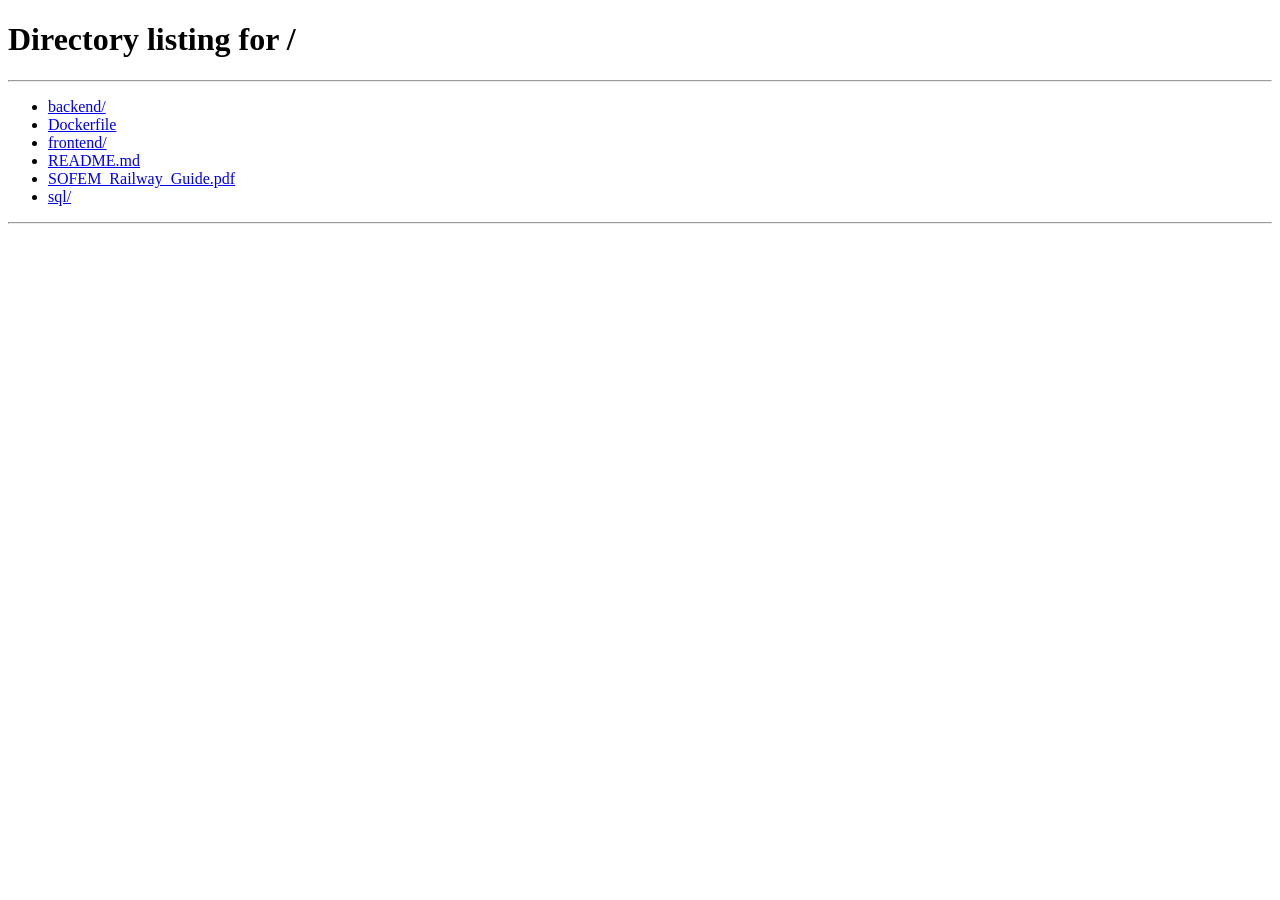
==== commit 7c2d8983: "Update index.html" ====
--- a/frontend/index.html
+++ b/frontend/index.html
@@ -3,160 +3,309 @@
 <head>
 <meta charset="UTF-8">
 <meta name="viewport" content="width=device-width, initial-scale=1.0">
-<title>SOFEM MES — Connexion</title>
+<title>SOFEM MES — Opérateur</title>
 <link href="https://fonts.googleapis.com/css2?family=Bebas+Neue&family=IBM+Plex+Mono:wght@400;600&family=IBM+Plex+Sans:wght@300;400;500;600&display=swap" rel="stylesheet">
 <style>
-:root{--red:#D42B2B;--bg:#0E0F11;--bg2:#14161A;--bg3:#1C1F25;--border:rgba(255,255,255,0.07);--text:#E8E9EB;--muted:#6B7280;--green:#22C55E}
+:root{--red:#D42B2B;--red-d:#A01F1F;--red-g:rgba(212,43,43,0.15);--bg:#0E0F11;--bg2:#14161A;--bg3:#1C1F25;--border:rgba(255,255,255,0.07);--text:#E8E9EB;--muted:#6B7280;--accent:#F5A623;--green:#22C55E;--blue:#3B82F6}
 *{margin:0;padding:0;box-sizing:border-box}
-body{background:var(--bg);color:var(--text);font-family:'IBM Plex Sans',sans-serif;min-height:100vh;display:flex;align-items:center;justify-content:center;flex-direction:column;gap:2rem}
-body::before{content:'';position:fixed;inset:0;background:repeating-linear-gradient(45deg,transparent,transparent 40px,rgba(212,43,43,0.015) 40px,rgba(212,43,43,0.015) 80px);pointer-events:none}
-
-.card{background:var(--bg2);border:1px solid var(--border);border-radius:16px;padding:2.5rem;width:340px;position:relative;overflow:hidden}
-.card::before{content:'';position:absolute;top:0;left:0;right:0;height:3px;background:var(--red)}
-
-.logo{text-align:center;margin-bottom:2rem}
-.logo-icon{width:56px;height:56px;background:var(--red);border-radius:12px;margin:0 auto 0.75rem;display:flex;align-items:center;justify-content:center;font-family:'Bebas Neue',sans-serif;font-size:28px;position:relative;overflow:hidden}
-.logo-icon::before{content:'';position:absolute;inset:0;background:repeating-linear-gradient(45deg,transparent,transparent 4px,rgba(255,255,255,0.05) 4px,rgba(255,255,255,0.05) 8px)}
-.logo-name{font-family:'Bebas Neue',sans-serif;font-size:28px;letter-spacing:4px}
-.logo-sub{font-size:9px;letter-spacing:2px;color:var(--red);font-family:'IBM Plex Mono',monospace;text-transform:uppercase}
-
-.pin-label{font-family:'IBM Plex Mono',monospace;font-size:9px;letter-spacing:2px;color:var(--muted);text-transform:uppercase;text-align:center;margin-bottom:1.25rem}
-
-.pin-dots{display:flex;justify-content:center;gap:0.75rem;margin-bottom:1.75rem}
-.pin-dot{width:16px;height:16px;border-radius:50%;border:2px solid var(--border);background:transparent;transition:all .2s}
-.pin-dot.filled{background:var(--red);border-color:var(--red);transform:scale(1.1)}
-
-.numpad{display:grid;grid-template-columns:repeat(3,1fr);gap:0.6rem}
-.key{background:var(--bg3);border:1px solid var(--border);border-radius:10px;padding:0.9rem;font-family:'Bebas Neue',sans-serif;font-size:22px;color:var(--text);cursor:pointer;text-align:center;transition:all .15s;user-select:none}
-.key:hover{background:rgba(212,43,43,0.15);border-color:var(--red);color:#fff}
-.key:active{transform:scale(0.94)}
-.key.del{font-family:'IBM Plex Mono',monospace;font-size:14px;color:var(--muted)}
-.key.del:hover{color:var(--red)}
-.key.empty{background:transparent;border:none;cursor:default}
-.key.empty:hover{background:transparent;border:none}
-
-.btn-login{width:100%;background:var(--red);color:#fff;border:none;padding:0.8rem;font-family:'IBM Plex Mono',monospace;font-size:11px;letter-spacing:2px;text-transform:uppercase;cursor:pointer;border-radius:8px;margin-top:0.75rem;transition:all .15s;opacity:0.4}
-.btn-login.ready{opacity:1}
-.btn-login.ready:hover{background:#A01F1F}
-
-.error{text-align:center;color:#F87171;font-family:'IBM Plex Mono',monospace;font-size:10px;letter-spacing:1px;margin-top:0.75rem;min-height:16px;animation:shake .3s ease}
-@keyframes shake{0%,100%{transform:translateX(0)}25%{transform:translateX(-6px)}75%{transform:translateX(6px)}}
-
-.footer-txt{font-family:'IBM Plex Mono',monospace;font-size:9px;color:var(--muted);letter-spacing:1px}
+body{background:var(--bg);color:var(--text);font-family:'IBM Plex Sans',sans-serif;min-height:100vh;display:flex;flex-direction:column}
+.topbar{background:var(--bg2);border-bottom:1px solid var(--border);padding:0 1.5rem;display:flex;align-items:center;justify-content:space-between;height:56px;position:sticky;top:0;z-index:100}
+.brand{display:flex;align-items:center;gap:.75rem}
+.brand-logo{width:32px;height:32px;background:var(--red);border-radius:6px;display:flex;align-items:center;justify-content:center;font-family:'Bebas Neue',sans-serif;font-size:17px;overflow:hidden;position:relative;flex-shrink:0}
+.brand-logo::before{content:'';position:absolute;inset:0;background:repeating-linear-gradient(45deg,transparent,transparent 4px,rgba(255,255,255,0.05) 4px,rgba(255,255,255,0.05) 8px)}
+.brand-name{font-family:'Bebas Neue',sans-serif;font-size:18px;letter-spacing:3px}
+.op-badge{background:rgba(34,197,94,0.15);border:1px solid var(--green);color:var(--green);font-family:'IBM Plex Mono',monospace;font-size:9px;letter-spacing:1px;padding:3px 8px;border-radius:4px}
+.topbar-r{display:flex;align-items:center;gap:1rem}
+.user-chip{display:flex;align-items:center;gap:.5rem}
+.user-av{width:28px;height:28px;border-radius:50%;background:var(--red-g);border:1px solid var(--red);display:flex;align-items:center;justify-content:center;font-size:10px;font-weight:600;color:var(--red)}
+.user-nm{font-family:'IBM Plex Mono',monospace;font-size:10px;color:var(--muted)}
+.btn-logout{background:transparent;border:1px solid var(--border);color:var(--muted);font-family:'IBM Plex Mono',monospace;font-size:9px;padding:3px 9px;border-radius:4px;cursor:pointer;transition:all .15s}
+.btn-logout:hover{border-color:var(--red);color:var(--red)}
+.clock{font-family:'IBM Plex Mono',monospace;font-size:9px;color:var(--muted)}
+.main{flex:1;padding:1.5rem;max-width:900px;margin:0 auto;width:100%}
+.ph{margin-bottom:1.5rem}
+.ph-title{font-family:'Bebas Neue',sans-serif;font-size:28px;letter-spacing:3px}
+.ph-title span{color:var(--red)}
+.ph-sub{font-size:10px;color:var(--muted);font-family:'IBM Plex Mono',monospace;margin-top:2px}
+.kpi-grid{display:grid;grid-template-columns:repeat(4,1fr);gap:.8rem;margin-bottom:1.5rem}
+.kpi{background:var(--bg2);border:1px solid var(--border);border-radius:8px;padding:.9rem;position:relative;overflow:hidden;text-align:center}
+.kpi::before{content:'';position:absolute;top:0;left:0;right:0;height:2px;background:var(--red)}
+.kpi.g::before{background:var(--green)}.kpi.a::before{background:var(--accent)}.kpi.b::before{background:var(--blue)}
+.kpi-lbl{font-family:'IBM Plex Mono',monospace;font-size:8px;letter-spacing:1px;color:var(--muted);text-transform:uppercase;margin-bottom:.3rem}
+.kpi-val{font-family:'Bebas Neue',sans-serif;font-size:36px;line-height:1;color:#fff}
+.kpi-val.r{color:var(--red)}.kpi-val.g{color:var(--green)}.kpi-val.a{color:var(--accent)}.kpi-val.b{color:var(--blue)}
+.sec{background:var(--bg2);border:1px solid var(--border);border-radius:8px;margin-bottom:1.25rem}
+.sec-h{padding:.8rem 1.25rem;border-bottom:1px solid var(--border);display:flex;align-items:center;justify-content:space-between}
+.sec-title{font-family:'IBM Plex Mono',monospace;font-size:10px;letter-spacing:2px;text-transform:uppercase}
+.sec-title .ac{color:var(--red)}
+/* OF Cards */
+.of-cards{display:flex;flex-direction:column;gap:0}
+.of-card{padding:1.1rem 1.25rem;border-bottom:1px solid var(--border);transition:background .15s}
+.of-card:last-child{border-bottom:none}
+.of-card:hover{background:rgba(255,255,255,.02)}
+.of-card-top{display:flex;align-items:center;justify-content:space-between;margin-bottom:.75rem;gap:.5rem;flex-wrap:wrap}
+.of-num{font-family:'IBM Plex Mono',monospace;font-size:13px;color:var(--red);font-weight:600}
+.of-prod{font-size:14px;font-weight:500;flex:1;margin:0 .5rem}
+.of-qty{font-family:'IBM Plex Mono',monospace;font-size:10px;color:var(--muted)}
+.badge{display:inline-block;padding:2px 6px;border-radius:3px;font-size:8px;font-family:'IBM Plex Mono',monospace;letter-spacing:1px;font-weight:600;text-transform:uppercase}
+.b-urgent{background:rgba(212,43,43,.2);color:#F87171}.b-high{background:rgba(245,166,35,.2);color:var(--accent)}.b-normal{background:rgba(59,130,246,.2);color:#60A5FA}.b-low{background:rgba(107,114,128,.2);color:var(--muted)}.b-completed{background:rgba(34,197,94,.15);color:var(--green)}.b-inprogress{background:var(--red-g);color:#F87171}.b-draft{background:rgba(107,114,128,.15);color:var(--muted)}
+/* Stage steps */
+.stages{display:flex;align-items:center;gap:0;width:100%}
+.stage-step{flex:1;position:relative}
+.stage-step::after{content:'';position:absolute;right:0;top:50%;transform:translateY(-50%);width:1px;height:60%;background:var(--border)}
+.stage-step:last-child::after{display:none}
+.stage-btn{width:100%;padding:.6rem .3rem;display:flex;flex-direction:column;align-items:center;gap:3px;border:none;background:transparent;cursor:pointer;transition:background .15s;border-radius:4px}
+.stage-btn:hover:not(:disabled){background:rgba(255,255,255,.04)}
+.stage-btn:disabled{cursor:default}
+.stage-icon{width:32px;height:32px;border-radius:50%;display:flex;align-items:center;justify-content:center;font-size:12px;border:2px solid transparent;margin:0 auto;transition:all .2s}
+.stage-icon.done{background:rgba(34,197,94,.15);border-color:var(--green);color:var(--green)}
+.stage-icon.active{background:var(--red-g);border-color:var(--red);color:var(--red);animation:ring 1.5s infinite}
+.stage-icon.pending{background:var(--bg3);border-color:var(--border);color:var(--muted)}
+@keyframes ring{0%,100%{box-shadow:0 0 0 0 rgba(212,43,43,.4)}50%{box-shadow:0 0 0 5px rgba(212,43,43,0)}}
+.stage-lbl{font-family:'IBM Plex Mono',monospace;font-size:7px;color:var(--muted);text-align:center;letter-spacing:.5px}
+.stage-action{font-size:7px;color:var(--red);font-family:'IBM Plex Mono',monospace;margin-top:1px}
+.deadline{display:flex;align-items:center;gap:.5rem;margin-top:.6rem;font-family:'IBM Plex Mono',monospace;font-size:10px;color:var(--muted)}
+/* Materials read-only */
+.mat-row{display:flex;align-items:center;padding:.65rem 1.25rem;border-bottom:1px solid var(--border);gap:.75rem}
+.mat-row:last-child{border-bottom:none}
+.bar-w{flex:1;height:3px;background:var(--bg3);border-radius:2px;overflow:hidden;min-width:50px}
+.bar-f{height:100%;border-radius:2px}
+.bar-f.d{background:var(--red)}.bar-f.w{background:var(--accent)}.bar-f.ok{background:var(--green)}
+.loading{display:flex;align-items:center;justify-content:center;padding:2rem;color:var(--muted);font-family:'IBM Plex Mono',monospace;font-size:10px;letter-spacing:2px}
+.spin{width:14px;height:14px;border:2px solid var(--border);border-top-color:var(--red);border-radius:50%;animation:spin .7s linear infinite;margin-right:.6rem}
+@keyframes spin{to{transform:rotate(360deg)}}
+.empty{text-align:center;padding:2rem;color:var(--muted);font-family:'IBM Plex Mono',monospace;font-size:10px}
+.toast{position:fixed;bottom:1.5rem;right:1.5rem;background:var(--bg2);border:1px solid var(--border);border-radius:6px;padding:.6rem 1rem;font-family:'IBM Plex Mono',monospace;font-size:10px;letter-spacing:1px;z-index:9999;transform:translateY(16px);opacity:0;transition:all .25s}
+.toast.show{transform:translateY(0);opacity:1}
+.toast.ok{border-color:var(--green);color:var(--green)}.toast.err{border-color:var(--red);color:#F87171}
+.footer{background:var(--bg2);border-top:1px solid var(--border);padding:.5rem 1.5rem;font-family:'IBM Plex Mono',monospace;font-size:8px;color:var(--muted);text-align:center}
+.tabs{display:flex;gap:0;border-bottom:1px solid var(--border)}
+.tab{padding:.65rem 1.25rem;font-family:'IBM Plex Mono',monospace;font-size:9px;letter-spacing:1px;text-transform:uppercase;color:var(--muted);cursor:pointer;border-bottom:2px solid transparent;transition:all .15s}
+.tab:hover{color:var(--text)}
+.tab.active{color:#fff;border-bottom-color:var(--red)}
+.tab-content{display:none}.tab-content.active{display:block}
+@media(max-width:600px){.kpi-grid{grid-template-columns:repeat(2,1fr)}.stages{flex-wrap:nowrap;overflow-x:auto}.main{padding:1rem}}
 </style>
 </head>
 <body>
 
-<div class="card">
-  <div class="logo">
-    <div class="logo-icon">S</div>
-    <div class="logo-name">SOFEM</div>
-    <div class="logo-sub">MES v2.0 · Manufacturing Execution System</div>
-  </div>
-
-  <div class="pin-label">Entrez votre code PIN</div>
-
-  <div class="pin-dots" id="pin-dots">
-    <div class="pin-dot" id="d0"></div>
-    <div class="pin-dot" id="d1"></div>
-    <div class="pin-dot" id="d2"></div>
-    <div class="pin-dot" id="d3"></div>
-  </div>
-
-  <div class="numpad">
-    <div class="key" onclick="pressKey('1')">1</div>
-    <div class="key" onclick="pressKey('2')">2</div>
-    <div class="key" onclick="pressKey('3')">3</div>
-    <div class="key" onclick="pressKey('4')">4</div>
-    <div class="key" onclick="pressKey('5')">5</div>
-    <div class="key" onclick="pressKey('6')">6</div>
-    <div class="key" onclick="pressKey('7')">7</div>
-    <div class="key" onclick="pressKey('8')">8</div>
-    <div class="key" onclick="pressKey('9')">9</div>
-    <div class="key empty"></div>
-    <div class="key" onclick="pressKey('0')">0</div>
-    <div class="key del" onclick="deleteKey()">⌫</div>
-  </div>
-
-  <button class="btn-login" id="btn-login" onclick="doLogin()">CONNEXION</button>
-  <div class="error" id="error-msg"></div>
-</div>
-
-<div class="footer-txt">SMARTMOVE · Mahmoud Njeh · © 2025</div>
+<header class="topbar">
+  <div class="brand">
+    <div class="brand-logo">S</div>
+    <div class="brand-name">SOFEM</div>
+    <span class="op-badge">OPÉRATEUR</span>
+  </div>
+  <div class="topbar-r">
+    <div class="user-chip">
+      <div class="user-av" id="user-av">—</div>
+      <div class="user-nm" id="user-nm">—</div>
+    </div>
+    <div class="clock" id="clock">—</div>
+    <button class="btn-logout" onclick="logout()">QUITTER</button>
+  </div>
+</header>
+
+<main class="main">
+  <div class="ph">
+    <div class="ph-title">MES <span>TÂCHES</span></div>
+    <div class="ph-sub" id="op-sub">// CHARGEMENT...</div>
+  </div>
+
+  <!-- KPIs -->
+  <div class="kpi-grid">
+    <div class="kpi"><div class="kpi-lbl">OFs Actifs</div><div class="kpi-val r" id="k-actifs">—</div></div>
+    <div class="kpi g"><div class="kpi-lbl">Terminés</div><div class="kpi-val g" id="k-done">—</div></div>
+    <div class="kpi a"><div class="kpi-lbl">Étapes en cours</div><div class="kpi-val a" id="k-etapes">—</div></div>
+    <div class="kpi b"><div class="kpi-lbl">Performance</div><div class="kpi-val b" id="k-perf">—</div></div>
+  </div>
+
+  <!-- OFs Tabs -->
+  <div class="sec">
+    <div class="tabs">
+      <div class="tab active" onclick="switchTab(this,'tab-active')">EN COURS</div>
+      <div class="tab" onclick="switchTab(this,'tab-all')">TOUS MES OFs</div>
+      <div class="tab" onclick="switchTab(this,'tab-stock')">STOCK</div>
+    </div>
+
+    <!-- Active OFs -->
+    <div class="tab-content active" id="tab-active">
+      <div class="of-cards" id="active-ofs">
+        <div class="loading"><div class="spin"></div>CHARGEMENT...</div>
+      </div>
+    </div>
+
+    <!-- All OFs -->
+    <div class="tab-content" id="tab-all">
+      <div class="of-cards" id="all-ofs">
+        <div class="loading"><div class="spin"></div>CHARGEMENT...</div>
+      </div>
+    </div>
+
+    <!-- Stock (read only) -->
+    <div class="tab-content" id="tab-stock">
+      <div id="stock-list">
+        <div class="loading"><div class="spin"></div>CHARGEMENT...</div>
+      </div>
+    </div>
+  </div>
+</main>
+
+<footer class="footer">SOFEM MES v2.0 · SMARTMOVE · © 2025</footer>
+<div class="toast" id="toast"></div>
 
 <script>
-const API = window.location.origin;
-let pin = '';
-
-function pressKey(k) {
-  if (pin.length >= 4) return;
-  pin += k;
-  updateDots();
-  if (pin.length === 4) {
-    document.getElementById('btn-login').classList.add('ready');
-    setTimeout(doLogin, 300); // auto-submit on 4 digits
-  }
-}
-
-function deleteKey() {
-  pin = pin.slice(0, -1);
-  updateDots();
-  document.getElementById('btn-login').classList.remove('ready');
-  document.getElementById('error-msg').textContent = '';
-}
-
-function updateDots() {
-  for (let i = 0; i < 4; i++) {
-    const d = document.getElementById(`d${i}`);
-    d.classList.toggle('filled', i < pin.length);
-  }
-}
-
-async function doLogin() {
-  if (pin.length !== 4) return;
-  const btn = document.getElementById('btn-login');
-  const err = document.getElementById('error-msg');
-  btn.textContent = '...';
+'use strict';
+const API        = window.location.origin;
+const token      = localStorage.getItem('token');
+const nom        = localStorage.getItem('nom');
+const prenom     = localStorage.getItem('prenom');
+const operateur_id = parseInt(localStorage.getItem('operateur_id') || '0');
+
+if (!token) window.location.href = '/';
+
+const $ = id => document.getElementById(id);
+const toast = (msg, type='ok') => {
+  const t=$('toast'); t.textContent=msg; t.className=`toast ${type} show`;
+  setTimeout(()=>t.classList.remove('show'), 3000);
+};
+
+const STAGES = ['AutoCAD','Découpage','Pliage','Soudage','Ponçage'];
+
+async function api(path, opts={}) {
+  const r = await fetch(API+path, {
+    headers: {'Content-Type':'application/json','Authorization':`Bearer ${token}`},
+    ...opts
+  });
+  const data = await r.json();
+  if (r.status === 401) { logout(); return; }
+  if (!r.ok) throw new Error(data.detail || JSON.stringify(data));
+  return data;
+}
+
+// Init
+const initials = (prenom[0]||'') + (nom[0]||'');
+$('user-av').textContent = initials;
+$('user-nm').textContent = `${prenom} ${nom}`;
+$('op-sub').textContent  = `// OPÉRATEUR · ${prenom.toUpperCase()} ${nom.toUpperCase()}`;
+
+function tick(){ $('clock').textContent = new Date().toLocaleString('fr-FR',{hour:'2-digit',minute:'2-digit',second:'2-digit'}); }
+tick(); setInterval(tick, 1000);
+
+function logout(){ localStorage.clear(); window.location.href='/'; }
+
+function pBadge(p){const m={URGENT:'b-urgent',HIGH:'b-high',NORMAL:'b-normal',LOW:'b-low'};const l={URGENT:'URGENT',HIGH:'HAUTE',NORMAL:'NORMAL',LOW:'BASSE'};return`<span class="badge ${m[p]||'b-normal'}">${l[p]||p}`;}
+function sBadge(s){const m={IN_PROGRESS:'b-inprogress',COMPLETED:'b-completed',DRAFT:'b-draft',APPROVED:'b-approved'};const l={IN_PROGRESS:'En Cours',COMPLETED:'Terminé',DRAFT:'Brouillon',APPROVED:'Approuvé'};return`<span class="badge ${m[s]||'b-draft'}">${l[s]||s}</span>`;}
+
+function renderOFCard(of, showActions=true) {
+  const deadline = of.date_echeance;
+  const diff = deadline ? (new Date(deadline) - new Date()) / 86400000 : 99;
+  const dc = diff < 0 ? 'color:var(--red)' : diff < 3 ? 'color:var(--accent)' : 'color:var(--muted)';
+
+  const stages = STAGES.map(s => {
+    const e = (of.etapes||[]).find(x => x.etape === s);
+    const st = e ? e.statut : 'PENDING';
+    const cls = st==='COMPLETED' ? 'done' : st==='IN_PROGRESS' ? 'active' : 'pending';
+    const icon = st==='COMPLETED' ? '✓' : st==='IN_PROGRESS' ? '⬛' : '○';
+    const canAdvance = showActions && (st==='PENDING'||st==='IN_PROGRESS') && of.statut!=='COMPLETED';
+    const nextSt = {PENDING:'IN_PROGRESS',IN_PROGRESS:'COMPLETED'}[st];
+    const actionLbl = st==='PENDING' ? 'DÉMARRER' : st==='IN_PROGRESS' ? 'TERMINER' : '';
+
+    return `<div class="stage-step">
+      <button class="stage-btn" ${!canAdvance?'disabled':''} onclick="${canAdvance?`advEtape(${of.id},'${s}','${st}')`:''}" title="${s}">
+        <div class="stage-icon ${cls}">${icon}</div>
+        <div class="stage-lbl">${s}</div>
+        ${canAdvance&&actionLbl?`<div class="stage-action">${actionLbl}</div>`:''}
+      </button>
+    </div>`;
+  }).join('');
+
+  return `<div class="of-card">
+    <div class="of-card-top">
+      <span class="of-num">${of.numero}</span>
+      <span class="of-prod">${of.produit_nom}</span>
+      <span class="of-qty">Qté: ${of.quantite}</span>
+      ${pBadge(of.priorite)}
+      ${sBadge(of.statut)}
+    </div>
+    <div class="stages">${stages}</div>
+    <div class="deadline">
+      <span>Atelier: ${of.atelier||'—'}</span>
+      <span>·</span>
+      <span style="${dc}">Échéance: ${deadline||'—'}</span>
+    </div>
+  </div>`;
+}
+
+async function loadData() {
   try {
-    const r = await fetch(`${API}/api/auth/login`, {
-      method: 'POST',
-      headers: {'Content-Type': 'application/json'},
-      body: JSON.stringify({pin})
+    // Dashboard stats
+    const dash = await api(`/api/dashboard/operator/${operateur_id}`);
+    if(dash) {
+      $('k-actifs').textContent  = dash.mes_ofs_actifs;
+      $('k-done').textContent    = dash.ofs_termines;
+      $('k-etapes').textContent  = dash.etapes_en_cours;
+      $('k-perf').textContent    = dash.performance + '%';
+    }
+
+    // All OFs assigned to me (backend already filters by operateur_id from token)
+    const allOFs = await api('/api/of');
+    if (!allOFs) return;
+
+    // Active = IN_PROGRESS + APPROVED (ready to start)
+    const active = allOFs.filter(o => ['IN_PROGRESS','APPROVED'].includes(o.statut));
+    $('active-ofs').innerHTML = active.length === 0
+      ? '<div class="empty">✓ Aucun ordre en cours ou approuvé</div>'
+      : active.map(of => renderOFCard(of, true)).join('');
+
+    // All my OFs (all statuses)
+    $('all-ofs').innerHTML = allOFs.length === 0
+      ? '<div class="empty">Aucun ordre assigné</div>'
+      : allOFs.map(of => renderOFCard(of, ['IN_PROGRESS','APPROVED'].includes(of.statut))).join('');
+
+    // Stock (read only)
+    const mats = await api('/api/materiaux');
+    if (!mats) return;
+    $('stock-list').innerHTML = mats.length === 0
+      ? '<div class="empty">Aucun matériau</div>'
+      : mats.map(m => {
+          const pct = Math.min(100, Math.round(m.pct_stock||0));
+          const cls = pct < 50 ? 'd' : pct < 90 ? 'w' : 'ok';
+          return `<div class="mat-row">
+            <div style="flex:1">
+              <div style="font-size:12px;font-weight:500">${m.nom}</div>
+              <div style="font-size:9px;font-family:'IBM Plex Mono',monospace;color:var(--muted)">${m.code} · ${m.stock_actuel} / ${m.stock_minimum} ${m.unite}</div>
+            </div>
+            <div class="bar-w"><div class="bar-f ${cls}" style="width:${pct}%"></div></div>
+            <div style="font-family:'IBM Plex Mono',monospace;font-size:9px;width:30px;text-align:right;color:var(--${cls==='d'?'red':cls==='w'?'accent':'green'})">${pct<100?pct+'%':'OK'}</div>
+          </div>`;
+        }).join('');
+
+  } catch(e) { toast('Erreur: '+e.message, 'err'); }
+}
+
+async function advEtape(ofId, etape, current) {
+  const next = {PENDING:'IN_PROGRESS', IN_PROGRESS:'COMPLETED'}[current];
+  if (!next) return;
+  try {
+    await api(`/api/of/${ofId}/etape/${encodeURIComponent(etape)}`, {
+      method: 'PUT',
+      body: JSON.stringify({statut: next, operateur_id: operateur_id || null})
     });
-    const data = await r.json();
-    if (!r.ok) throw new Error(data.detail || 'PIN incorrect');
-
-    // Save token and user info
-    localStorage.setItem('token', data.token);
-    localStorage.setItem('role', data.role);
-    localStorage.setItem('nom', data.nom);
-    localStorage.setItem('prenom', data.prenom);
-    localStorage.setItem('operateur_id', data.operateur_id || '');
-
-    // Redirect based on role
-    if (data.role === 'ADMIN' || data.role === 'MANAGER') {
-      window.location.href = '/admin';
-    } else {
-      window.location.href = '/operator';
-    }
-  } catch(e) {
-    err.textContent = e.message;
-    pin = '';
-    updateDots();
-    btn.textContent = 'CONNEXION';
-    btn.classList.remove('ready');
-    // shake animation reset
-    err.style.animation = 'none';
-    setTimeout(() => err.style.animation = '', 10);
-  }
-}
-
-// Keyboard support
-document.addEventListener('keydown', e => {
-  if (e.key >= '0' && e.key <= '9') pressKey(e.key);
-  if (e.key === 'Backspace') deleteKey();
-  if (e.key === 'Enter' && pin.length === 4) doLogin();
-});
+    toast(`${etape} → ${next} ✓`);
+    loadData();
+  } catch(e) { toast(e.message, 'err'); }
+}
+
+function switchTab(btn, tabId) {
+  document.querySelectorAll('.tab').forEach(t => t.classList.remove('active'));
+  document.querySelectorAll('.tab-content').forEach(t => t.classList.remove('active'));
+  btn.classList.add('active');
+  $(tabId).classList.add('active');
+}
+
+loadData();
+// Auto-refresh every 3 seconds
+setInterval(loadData, 3000);
 </script>
 </body>
 </html>
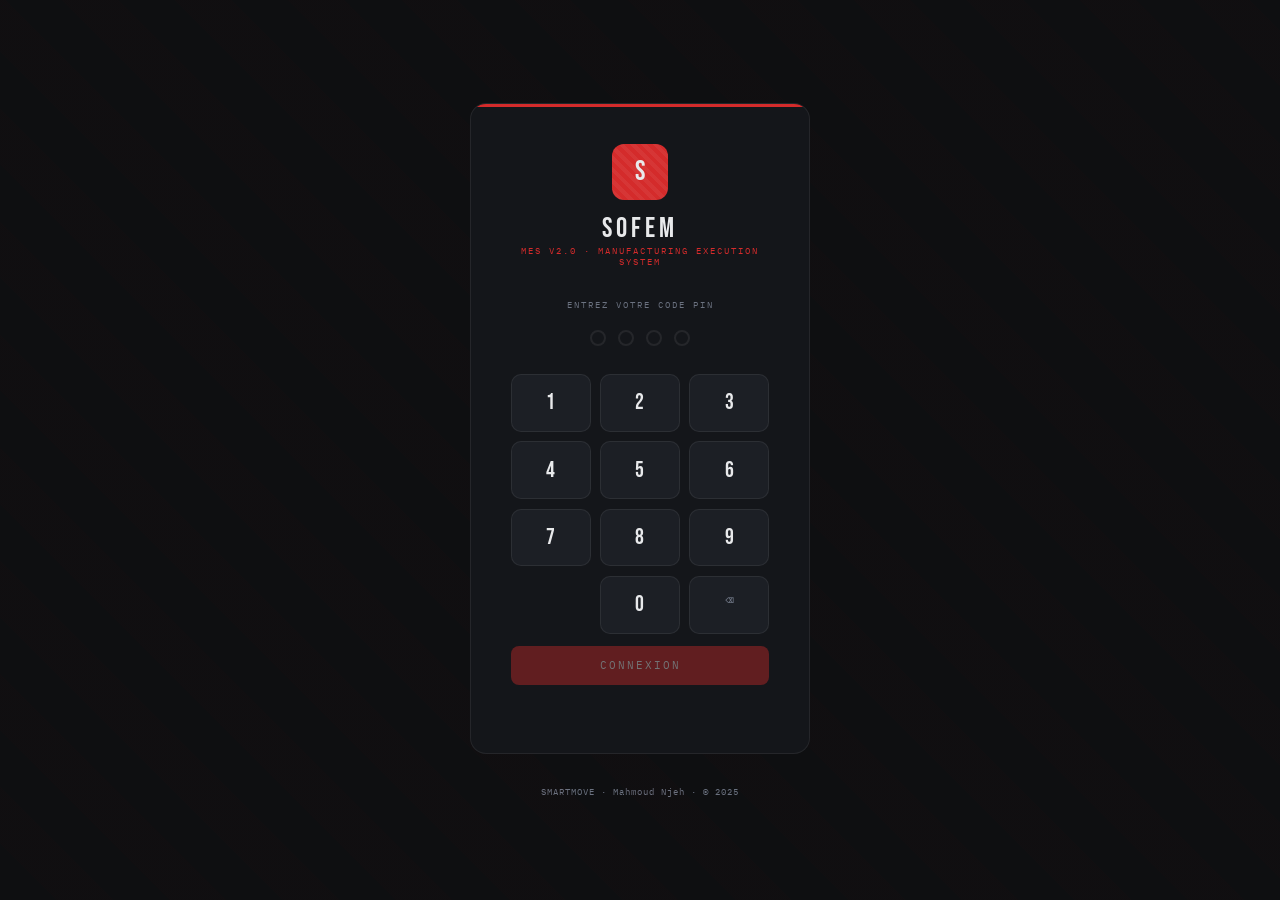
==== commit c8b2baed: "Update index.html" ====
--- a/frontend/index.html
+++ b/frontend/index.html
@@ -3,309 +3,163 @@
 <head>
 <meta charset="UTF-8">
 <meta name="viewport" content="width=device-width, initial-scale=1.0">
-<title>SOFEM MES — Opérateur</title>
+<title>SOFEM MES — Connexion</title>
 <link href="https://fonts.googleapis.com/css2?family=Bebas+Neue&family=IBM+Plex+Mono:wght@400;600&family=IBM+Plex+Sans:wght@300;400;500;600&display=swap" rel="stylesheet">
 <style>
-:root{--red:#D42B2B;--red-d:#A01F1F;--red-g:rgba(212,43,43,0.15);--bg:#0E0F11;--bg2:#14161A;--bg3:#1C1F25;--border:rgba(255,255,255,0.07);--text:#E8E9EB;--muted:#6B7280;--accent:#F5A623;--green:#22C55E;--blue:#3B82F6}
+:root{--red:#D42B2B;--bg:#0E0F11;--bg2:#14161A;--bg3:#1C1F25;--border:rgba(255,255,255,0.07);--text:#E8E9EB;--muted:#6B7280;--green:#22C55E}
 *{margin:0;padding:0;box-sizing:border-box}
-body{background:var(--bg);color:var(--text);font-family:'IBM Plex Sans',sans-serif;min-height:100vh;display:flex;flex-direction:column}
-.topbar{background:var(--bg2);border-bottom:1px solid var(--border);padding:0 1.5rem;display:flex;align-items:center;justify-content:space-between;height:56px;position:sticky;top:0;z-index:100}
-.brand{display:flex;align-items:center;gap:.75rem}
-.brand-logo{width:32px;height:32px;background:var(--red);border-radius:6px;display:flex;align-items:center;justify-content:center;font-family:'Bebas Neue',sans-serif;font-size:17px;overflow:hidden;position:relative;flex-shrink:0}
-.brand-logo::before{content:'';position:absolute;inset:0;background:repeating-linear-gradient(45deg,transparent,transparent 4px,rgba(255,255,255,0.05) 4px,rgba(255,255,255,0.05) 8px)}
-.brand-name{font-family:'Bebas Neue',sans-serif;font-size:18px;letter-spacing:3px}
-.op-badge{background:rgba(34,197,94,0.15);border:1px solid var(--green);color:var(--green);font-family:'IBM Plex Mono',monospace;font-size:9px;letter-spacing:1px;padding:3px 8px;border-radius:4px}
-.topbar-r{display:flex;align-items:center;gap:1rem}
-.user-chip{display:flex;align-items:center;gap:.5rem}
-.user-av{width:28px;height:28px;border-radius:50%;background:var(--red-g);border:1px solid var(--red);display:flex;align-items:center;justify-content:center;font-size:10px;font-weight:600;color:var(--red)}
-.user-nm{font-family:'IBM Plex Mono',monospace;font-size:10px;color:var(--muted)}
-.btn-logout{background:transparent;border:1px solid var(--border);color:var(--muted);font-family:'IBM Plex Mono',monospace;font-size:9px;padding:3px 9px;border-radius:4px;cursor:pointer;transition:all .15s}
-.btn-logout:hover{border-color:var(--red);color:var(--red)}
-.clock{font-family:'IBM Plex Mono',monospace;font-size:9px;color:var(--muted)}
-.main{flex:1;padding:1.5rem;max-width:900px;margin:0 auto;width:100%}
-.ph{margin-bottom:1.5rem}
-.ph-title{font-family:'Bebas Neue',sans-serif;font-size:28px;letter-spacing:3px}
-.ph-title span{color:var(--red)}
-.ph-sub{font-size:10px;color:var(--muted);font-family:'IBM Plex Mono',monospace;margin-top:2px}
-.kpi-grid{display:grid;grid-template-columns:repeat(4,1fr);gap:.8rem;margin-bottom:1.5rem}
-.kpi{background:var(--bg2);border:1px solid var(--border);border-radius:8px;padding:.9rem;position:relative;overflow:hidden;text-align:center}
-.kpi::before{content:'';position:absolute;top:0;left:0;right:0;height:2px;background:var(--red)}
-.kpi.g::before{background:var(--green)}.kpi.a::before{background:var(--accent)}.kpi.b::before{background:var(--blue)}
-.kpi-lbl{font-family:'IBM Plex Mono',monospace;font-size:8px;letter-spacing:1px;color:var(--muted);text-transform:uppercase;margin-bottom:.3rem}
-.kpi-val{font-family:'Bebas Neue',sans-serif;font-size:36px;line-height:1;color:#fff}
-.kpi-val.r{color:var(--red)}.kpi-val.g{color:var(--green)}.kpi-val.a{color:var(--accent)}.kpi-val.b{color:var(--blue)}
-.sec{background:var(--bg2);border:1px solid var(--border);border-radius:8px;margin-bottom:1.25rem}
-.sec-h{padding:.8rem 1.25rem;border-bottom:1px solid var(--border);display:flex;align-items:center;justify-content:space-between}
-.sec-title{font-family:'IBM Plex Mono',monospace;font-size:10px;letter-spacing:2px;text-transform:uppercase}
-.sec-title .ac{color:var(--red)}
-/* OF Cards */
-.of-cards{display:flex;flex-direction:column;gap:0}
-.of-card{padding:1.1rem 1.25rem;border-bottom:1px solid var(--border);transition:background .15s}
-.of-card:last-child{border-bottom:none}
-.of-card:hover{background:rgba(255,255,255,.02)}
-.of-card-top{display:flex;align-items:center;justify-content:space-between;margin-bottom:.75rem;gap:.5rem;flex-wrap:wrap}
-.of-num{font-family:'IBM Plex Mono',monospace;font-size:13px;color:var(--red);font-weight:600}
-.of-prod{font-size:14px;font-weight:500;flex:1;margin:0 .5rem}
-.of-qty{font-family:'IBM Plex Mono',monospace;font-size:10px;color:var(--muted)}
-.badge{display:inline-block;padding:2px 6px;border-radius:3px;font-size:8px;font-family:'IBM Plex Mono',monospace;letter-spacing:1px;font-weight:600;text-transform:uppercase}
-.b-urgent{background:rgba(212,43,43,.2);color:#F87171}.b-high{background:rgba(245,166,35,.2);color:var(--accent)}.b-normal{background:rgba(59,130,246,.2);color:#60A5FA}.b-low{background:rgba(107,114,128,.2);color:var(--muted)}.b-completed{background:rgba(34,197,94,.15);color:var(--green)}.b-inprogress{background:var(--red-g);color:#F87171}.b-draft{background:rgba(107,114,128,.15);color:var(--muted)}
-/* Stage steps */
-.stages{display:flex;align-items:center;gap:0;width:100%}
-.stage-step{flex:1;position:relative}
-.stage-step::after{content:'';position:absolute;right:0;top:50%;transform:translateY(-50%);width:1px;height:60%;background:var(--border)}
-.stage-step:last-child::after{display:none}
-.stage-btn{width:100%;padding:.6rem .3rem;display:flex;flex-direction:column;align-items:center;gap:3px;border:none;background:transparent;cursor:pointer;transition:background .15s;border-radius:4px}
-.stage-btn:hover:not(:disabled){background:rgba(255,255,255,.04)}
-.stage-btn:disabled{cursor:default}
-.stage-icon{width:32px;height:32px;border-radius:50%;display:flex;align-items:center;justify-content:center;font-size:12px;border:2px solid transparent;margin:0 auto;transition:all .2s}
-.stage-icon.done{background:rgba(34,197,94,.15);border-color:var(--green);color:var(--green)}
-.stage-icon.active{background:var(--red-g);border-color:var(--red);color:var(--red);animation:ring 1.5s infinite}
-.stage-icon.pending{background:var(--bg3);border-color:var(--border);color:var(--muted)}
-@keyframes ring{0%,100%{box-shadow:0 0 0 0 rgba(212,43,43,.4)}50%{box-shadow:0 0 0 5px rgba(212,43,43,0)}}
-.stage-lbl{font-family:'IBM Plex Mono',monospace;font-size:7px;color:var(--muted);text-align:center;letter-spacing:.5px}
-.stage-action{font-size:7px;color:var(--red);font-family:'IBM Plex Mono',monospace;margin-top:1px}
-.deadline{display:flex;align-items:center;gap:.5rem;margin-top:.6rem;font-family:'IBM Plex Mono',monospace;font-size:10px;color:var(--muted)}
-/* Materials read-only */
-.mat-row{display:flex;align-items:center;padding:.65rem 1.25rem;border-bottom:1px solid var(--border);gap:.75rem}
-.mat-row:last-child{border-bottom:none}
-.bar-w{flex:1;height:3px;background:var(--bg3);border-radius:2px;overflow:hidden;min-width:50px}
-.bar-f{height:100%;border-radius:2px}
-.bar-f.d{background:var(--red)}.bar-f.w{background:var(--accent)}.bar-f.ok{background:var(--green)}
-.loading{display:flex;align-items:center;justify-content:center;padding:2rem;color:var(--muted);font-family:'IBM Plex Mono',monospace;font-size:10px;letter-spacing:2px}
-.spin{width:14px;height:14px;border:2px solid var(--border);border-top-color:var(--red);border-radius:50%;animation:spin .7s linear infinite;margin-right:.6rem}
-@keyframes spin{to{transform:rotate(360deg)}}
-.empty{text-align:center;padding:2rem;color:var(--muted);font-family:'IBM Plex Mono',monospace;font-size:10px}
-.toast{position:fixed;bottom:1.5rem;right:1.5rem;background:var(--bg2);border:1px solid var(--border);border-radius:6px;padding:.6rem 1rem;font-family:'IBM Plex Mono',monospace;font-size:10px;letter-spacing:1px;z-index:9999;transform:translateY(16px);opacity:0;transition:all .25s}
-.toast.show{transform:translateY(0);opacity:1}
-.toast.ok{border-color:var(--green);color:var(--green)}.toast.err{border-color:var(--red);color:#F87171}
-.footer{background:var(--bg2);border-top:1px solid var(--border);padding:.5rem 1.5rem;font-family:'IBM Plex Mono',monospace;font-size:8px;color:var(--muted);text-align:center}
-.tabs{display:flex;gap:0;border-bottom:1px solid var(--border)}
-.tab{padding:.65rem 1.25rem;font-family:'IBM Plex Mono',monospace;font-size:9px;letter-spacing:1px;text-transform:uppercase;color:var(--muted);cursor:pointer;border-bottom:2px solid transparent;transition:all .15s}
-.tab:hover{color:var(--text)}
-.tab.active{color:#fff;border-bottom-color:var(--red)}
-.tab-content{display:none}.tab-content.active{display:block}
-@media(max-width:600px){.kpi-grid{grid-template-columns:repeat(2,1fr)}.stages{flex-wrap:nowrap;overflow-x:auto}.main{padding:1rem}}
+body{background:var(--bg);color:var(--text);font-family:'IBM Plex Sans',sans-serif;min-height:100vh;display:flex;align-items:center;justify-content:center;flex-direction:column;gap:2rem}
+body::before{content:'';position:fixed;inset:0;background:repeating-linear-gradient(45deg,transparent,transparent 40px,rgba(212,43,43,0.015) 40px,rgba(212,43,43,0.015) 80px);pointer-events:none}
+
+.card{background:var(--bg2);border:1px solid var(--border);border-radius:16px;padding:2.5rem;width:340px;position:relative;overflow:hidden}
+.card::before{content:'';position:absolute;top:0;left:0;right:0;height:3px;background:var(--red)}
+
+.logo{text-align:center;margin-bottom:2rem}
+.logo-icon{width:56px;height:56px;background:var(--red);border-radius:12px;margin:0 auto 0.75rem;display:flex;align-items:center;justify-content:center;font-family:'Bebas Neue',sans-serif;font-size:28px;position:relative;overflow:hidden}
+.logo-icon::before{content:'';position:absolute;inset:0;background:repeating-linear-gradient(45deg,transparent,transparent 4px,rgba(255,255,255,0.05) 4px,rgba(255,255,255,0.05) 8px)}
+.logo-name{font-family:'Bebas Neue',sans-serif;font-size:28px;letter-spacing:4px}
+.logo-sub{font-size:9px;letter-spacing:2px;color:var(--red);font-family:'IBM Plex Mono',monospace;text-transform:uppercase}
+
+.pin-label{font-family:'IBM Plex Mono',monospace;font-size:9px;letter-spacing:2px;color:var(--muted);text-transform:uppercase;text-align:center;margin-bottom:1.25rem}
+
+.pin-dots{display:flex;justify-content:center;gap:0.75rem;margin-bottom:1.75rem}
+.pin-dot{width:16px;height:16px;border-radius:50%;border:2px solid var(--border);background:transparent;transition:all .2s}
+.pin-dot.filled{background:var(--red);border-color:var(--red);transform:scale(1.1)}
+
+.numpad{display:grid;grid-template-columns:repeat(3,1fr);gap:0.6rem}
+.key{background:var(--bg3);border:1px solid var(--border);border-radius:10px;padding:0.9rem;font-family:'Bebas Neue',sans-serif;font-size:22px;color:var(--text);cursor:pointer;text-align:center;transition:all .15s;user-select:none}
+.key:hover{background:rgba(212,43,43,0.15);border-color:var(--red);color:#fff}
+.key:active{transform:scale(0.94)}
+.key.del{font-family:'IBM Plex Mono',monospace;font-size:14px;color:var(--muted)}
+.key.del:hover{color:var(--red)}
+.key.empty{background:transparent;border:none;cursor:default}
+.key.empty:hover{background:transparent;border:none}
+
+.btn-login{width:100%;background:var(--red);color:#fff;border:none;padding:0.8rem;font-family:'IBM Plex Mono',monospace;font-size:11px;letter-spacing:2px;text-transform:uppercase;cursor:pointer;border-radius:8px;margin-top:0.75rem;transition:all .15s;opacity:0.4}
+.btn-login.ready{opacity:1}
+.btn-login.ready:hover{background:#A01F1F}
+
+.error{text-align:center;color:#F87171;font-family:'IBM Plex Mono',monospace;font-size:10px;letter-spacing:1px;margin-top:0.75rem;min-height:16px;animation:shake .3s ease}
+@keyframes shake{0%,100%{transform:translateX(0)}25%{transform:translateX(-6px)}75%{transform:translateX(6px)}}
+
+.footer-txt{font-family:'IBM Plex Mono',monospace;font-size:9px;color:var(--muted);letter-spacing:1px}
 </style>
 </head>
 <body>
 
-<header class="topbar">
-  <div class="brand">
-    <div class="brand-logo">S</div>
-    <div class="brand-name">SOFEM</div>
-    <span class="op-badge">OPÉRATEUR</span>
-  </div>
-  <div class="topbar-r">
-    <div class="user-chip">
-      <div class="user-av" id="user-av">—</div>
-      <div class="user-nm" id="user-nm">—</div>
-    </div>
-    <div class="clock" id="clock">—</div>
-    <button class="btn-logout" onclick="logout()">QUITTER</button>
-  </div>
-</header>
-
-<main class="main">
-  <div class="ph">
-    <div class="ph-title">MES <span>TÂCHES</span></div>
-    <div class="ph-sub" id="op-sub">// CHARGEMENT...</div>
+<div class="card">
+  <div class="logo">
+    <div class="logo-icon">S</div>
+    <div class="logo-name">SOFEM</div>
+    <div class="logo-sub">MES v2.0 · Manufacturing Execution System</div>
   </div>
 
-  <!-- KPIs -->
-  <div class="kpi-grid">
-    <div class="kpi"><div class="kpi-lbl">OFs Actifs</div><div class="kpi-val r" id="k-actifs">—</div></div>
-    <div class="kpi g"><div class="kpi-lbl">Terminés</div><div class="kpi-val g" id="k-done">—</div></div>
-    <div class="kpi a"><div class="kpi-lbl">Étapes en cours</div><div class="kpi-val a" id="k-etapes">—</div></div>
-    <div class="kpi b"><div class="kpi-lbl">Performance</div><div class="kpi-val b" id="k-perf">—</div></div>
+  <div class="pin-label">Entrez votre code PIN</div>
+
+  <div class="pin-dots" id="pin-dots">
+    <div class="pin-dot" id="d0"></div>
+    <div class="pin-dot" id="d1"></div>
+    <div class="pin-dot" id="d2"></div>
+    <div class="pin-dot" id="d3"></div>
   </div>
 
-  <!-- OFs Tabs -->
-  <div class="sec">
-    <div class="tabs">
-      <div class="tab active" onclick="switchTab(this,'tab-active')">EN COURS</div>
-      <div class="tab" onclick="switchTab(this,'tab-all')">TOUS MES OFs</div>
-      <div class="tab" onclick="switchTab(this,'tab-stock')">STOCK</div>
-    </div>
+  <div class="numpad">
+    <div class="key" onclick="pressKey('1')">1</div>
+    <div class="key" onclick="pressKey('2')">2</div>
+    <div class="key" onclick="pressKey('3')">3</div>
+    <div class="key" onclick="pressKey('4')">4</div>
+    <div class="key" onclick="pressKey('5')">5</div>
+    <div class="key" onclick="pressKey('6')">6</div>
+    <div class="key" onclick="pressKey('7')">7</div>
+    <div class="key" onclick="pressKey('8')">8</div>
+    <div class="key" onclick="pressKey('9')">9</div>
+    <div class="key empty"></div>
+    <div class="key" onclick="pressKey('0')">0</div>
+    <div class="key del" onclick="deleteKey()">⌫</div>
+  </div>
 
-    <!-- Active OFs -->
-    <div class="tab-content active" id="tab-active">
-      <div class="of-cards" id="active-ofs">
-        <div class="loading"><div class="spin"></div>CHARGEMENT...</div>
-      </div>
-    </div>
+  <button class="btn-login" id="btn-login" onclick="doLogin()">CONNEXION</button>
+  <div class="error" id="error-msg"></div>
+</div>
 
-    <!-- All OFs -->
-    <div class="tab-content" id="tab-all">
-      <div class="of-cards" id="all-ofs">
-        <div class="loading"><div class="spin"></div>CHARGEMENT...</div>
-      </div>
-    </div>
-
-    <!-- Stock (read only) -->
-    <div class="tab-content" id="tab-stock">
-      <div id="stock-list">
-        <div class="loading"><div class="spin"></div>CHARGEMENT...</div>
-      </div>
-    </div>
-  </div>
-</main>
-
-<footer class="footer">SOFEM MES v2.0 · SMARTMOVE · © 2025</footer>
-<div class="toast" id="toast"></div>
+<div class="footer-txt">SMARTMOVE · Mahmoud Njeh · © 2025</div>
 
 <script>
-'use strict';
-const API        = window.location.origin;
-const token      = localStorage.getItem('token');
-const nom        = localStorage.getItem('nom');
-const prenom     = localStorage.getItem('prenom');
-const operateur_id = parseInt(localStorage.getItem('operateur_id') || '0');
+const API = window.location.origin;
+let pin = '';
 
-if (!token) window.location.href = '/';
-
-const $ = id => document.getElementById(id);
-const toast = (msg, type='ok') => {
-  const t=$('toast'); t.textContent=msg; t.className=`toast ${type} show`;
-  setTimeout(()=>t.classList.remove('show'), 3000);
-};
-
-const STAGES = ['AutoCAD','Découpage','Pliage','Soudage','Ponçage'];
-
-async function api(path, opts={}) {
-  const r = await fetch(API+path, {
-    headers: {'Content-Type':'application/json','Authorization':`Bearer ${token}`},
-    ...opts
-  });
-  const data = await r.json();
-  if (r.status === 401) { logout(); return; }
-  if (!r.ok) throw new Error(data.detail || JSON.stringify(data));
-  return data;
+function pressKey(k) {
+  if (pin.length >= 4) return;
+  pin += k;
+  updateDots();
+  if (pin.length === 4) {
+    document.getElementById('btn-login').classList.add('ready');
+    setTimeout(doLogin, 300); // auto-submit on 4 digits
+  }
 }
 
-// Init
-const initials = (prenom[0]||'') + (nom[0]||'');
-$('user-av').textContent = initials;
-$('user-nm').textContent = `${prenom} ${nom}`;
-$('op-sub').textContent  = `// OPÉRATEUR · ${prenom.toUpperCase()} ${nom.toUpperCase()}`;
-
-function tick(){ $('clock').textContent = new Date().toLocaleString('fr-FR',{hour:'2-digit',minute:'2-digit',second:'2-digit'}); }
-tick(); setInterval(tick, 1000);
-
-function logout(){ localStorage.clear(); window.location.href='/'; }
-
-function pBadge(p){const m={URGENT:'b-urgent',HIGH:'b-high',NORMAL:'b-normal',LOW:'b-low'};const l={URGENT:'URGENT',HIGH:'HAUTE',NORMAL:'NORMAL',LOW:'BASSE'};return`<span class="badge ${m[p]||'b-normal'}">${l[p]||p}`;}
-function sBadge(s){const m={IN_PROGRESS:'b-inprogress',COMPLETED:'b-completed',DRAFT:'b-draft',APPROVED:'b-approved'};const l={IN_PROGRESS:'En Cours',COMPLETED:'Terminé',DRAFT:'Brouillon',APPROVED:'Approuvé'};return`<span class="badge ${m[s]||'b-draft'}">${l[s]||s}</span>`;}
-
-function renderOFCard(of, showActions=true) {
-  const deadline = of.date_echeance;
-  const diff = deadline ? (new Date(deadline) - new Date()) / 86400000 : 99;
-  const dc = diff < 0 ? 'color:var(--red)' : diff < 3 ? 'color:var(--accent)' : 'color:var(--muted)';
-
-  const stages = STAGES.map(s => {
-    const e = (of.etapes||[]).find(x => x.etape === s);
-    const st = e ? e.statut : 'PENDING';
-    const cls = st==='COMPLETED' ? 'done' : st==='IN_PROGRESS' ? 'active' : 'pending';
-    const icon = st==='COMPLETED' ? '✓' : st==='IN_PROGRESS' ? '⬛' : '○';
-    const canAdvance = showActions && (st==='PENDING'||st==='IN_PROGRESS') && of.statut!=='COMPLETED';
-    const nextSt = {PENDING:'IN_PROGRESS',IN_PROGRESS:'COMPLETED'}[st];
-    const actionLbl = st==='PENDING' ? 'DÉMARRER' : st==='IN_PROGRESS' ? 'TERMINER' : '';
-
-    return `<div class="stage-step">
-      <button class="stage-btn" ${!canAdvance?'disabled':''} onclick="${canAdvance?`advEtape(${of.id},'${s}','${st}')`:''}" title="${s}">
-        <div class="stage-icon ${cls}">${icon}</div>
-        <div class="stage-lbl">${s}</div>
-        ${canAdvance&&actionLbl?`<div class="stage-action">${actionLbl}</div>`:''}
-      </button>
-    </div>`;
-  }).join('');
-
-  return `<div class="of-card">
-    <div class="of-card-top">
-      <span class="of-num">${of.numero}</span>
-      <span class="of-prod">${of.produit_nom}</span>
-      <span class="of-qty">Qté: ${of.quantite}</span>
-      ${pBadge(of.priorite)}
-      ${sBadge(of.statut)}
-    </div>
-    <div class="stages">${stages}</div>
-    <div class="deadline">
-      <span>Atelier: ${of.atelier||'—'}</span>
-      <span>·</span>
-      <span style="${dc}">Échéance: ${deadline||'—'}</span>
-    </div>
-  </div>`;
+function deleteKey() {
+  pin = pin.slice(0, -1);
+  updateDots();
+  document.getElementById('btn-login').classList.remove('ready');
+  document.getElementById('error-msg').textContent = '';
 }
 
-async function loadData() {
-  try {
-    // Dashboard stats
-    const dash = await api(`/api/dashboard/operator/${operateur_id}`);
-    if(dash) {
-      $('k-actifs').textContent  = dash.mes_ofs_actifs;
-      $('k-done').textContent    = dash.ofs_termines;
-      $('k-etapes').textContent  = dash.etapes_en_cours;
-      $('k-perf').textContent    = dash.performance + '%';
-    }
-
-    // All OFs assigned to me (backend already filters by operateur_id from token)
-    const allOFs = await api('/api/of');
-    if (!allOFs) return;
-
-    // Active = IN_PROGRESS + APPROVED (ready to start)
-    const active = allOFs.filter(o => ['IN_PROGRESS','APPROVED'].includes(o.statut));
-    $('active-ofs').innerHTML = active.length === 0
-      ? '<div class="empty">✓ Aucun ordre en cours ou approuvé</div>'
-      : active.map(of => renderOFCard(of, true)).join('');
-
-    // All my OFs (all statuses)
-    $('all-ofs').innerHTML = allOFs.length === 0
-      ? '<div class="empty">Aucun ordre assigné</div>'
-      : allOFs.map(of => renderOFCard(of, ['IN_PROGRESS','APPROVED'].includes(of.statut))).join('');
-
-    // Stock (read only)
-    const mats = await api('/api/materiaux');
-    if (!mats) return;
-    $('stock-list').innerHTML = mats.length === 0
-      ? '<div class="empty">Aucun matériau</div>'
-      : mats.map(m => {
-          const pct = Math.min(100, Math.round(m.pct_stock||0));
-          const cls = pct < 50 ? 'd' : pct < 90 ? 'w' : 'ok';
-          return `<div class="mat-row">
-            <div style="flex:1">
-              <div style="font-size:12px;font-weight:500">${m.nom}</div>
-              <div style="font-size:9px;font-family:'IBM Plex Mono',monospace;color:var(--muted)">${m.code} · ${m.stock_actuel} / ${m.stock_minimum} ${m.unite}</div>
-            </div>
-            <div class="bar-w"><div class="bar-f ${cls}" style="width:${pct}%"></div></div>
-            <div style="font-family:'IBM Plex Mono',monospace;font-size:9px;width:30px;text-align:right;color:var(--${cls==='d'?'red':cls==='w'?'accent':'green'})">${pct<100?pct+'%':'OK'}</div>
-          </div>`;
-        }).join('');
-
-  } catch(e) { toast('Erreur: '+e.message, 'err'); }
+function updateDots() {
+  for (let i = 0; i < 4; i++) {
+    const d = document.getElementById(`d${i}`);
+    d.classList.toggle('filled', i < pin.length);
+  }
 }
 
-async function advEtape(ofId, etape, current) {
-  const next = {PENDING:'IN_PROGRESS', IN_PROGRESS:'COMPLETED'}[current];
-  if (!next) return;
+async function doLogin() {
+  if (pin.length !== 4) return;
+  const btn = document.getElementById('btn-login');
+  const err = document.getElementById('error-msg');
+  btn.textContent = '...';
   try {
-    await api(`/api/of/${ofId}/etape/${encodeURIComponent(etape)}`, {
-      method: 'PUT',
-      body: JSON.stringify({statut: next, operateur_id: operateur_id || null})
+    const r = await fetch(`${API}/api/auth/login`, {
+      method: 'POST',
+      headers: {'Content-Type': 'application/json'},
+      body: JSON.stringify({pin})
     });
-    toast(`${etape} → ${next} ✓`);
-    loadData();
-  } catch(e) { toast(e.message, 'err'); }
+    const data = await r.json();
+    if (!r.ok) throw new Error(data.detail || 'PIN incorrect');
+
+    // Save token and user info
+    localStorage.setItem('token', data.token);
+    localStorage.setItem('role', data.role);
+    localStorage.setItem('nom', data.nom);
+    localStorage.setItem('prenom', data.prenom);
+    localStorage.setItem('operateur_id', data.operateur_id || '');
+
+    // Small delay to ensure localStorage is written before redirect
+    await new Promise(r => setTimeout(r, 100));
+
+    // Redirect based on role
+    if (data.role === 'ADMIN' || data.role === 'MANAGER') {
+      window.location.replace('/admin');
+    } else {
+      window.location.replace('/operator');
+    }
+  } catch(e) {
+    err.textContent = e.message;
+    pin = '';
+    updateDots();
+    btn.textContent = 'CONNEXION';
+    btn.classList.remove('ready');
+    // shake animation reset
+    err.style.animation = 'none';
+    setTimeout(() => err.style.animation = '', 10);
+  }
 }
 
-function switchTab(btn, tabId) {
-  document.querySelectorAll('.tab').forEach(t => t.classList.remove('active'));
-  document.querySelectorAll('.tab-content').forEach(t => t.classList.remove('active'));
-  btn.classList.add('active');
-  $(tabId).classList.add('active');
-}
-
-loadData();
-// Auto-refresh every 3 seconds
-setInterval(loadData, 3000);
+// Keyboard support
+document.addEventListener('keydown', e => {
+  if (e.key >= '0' && e.key <= '9') pressKey(e.key);
+  if (e.key === 'Backspace') deleteKey();
+  if (e.key === 'Enter' && pin.length === 4) doLogin();
+});
 </script>
 </body>
 </html>
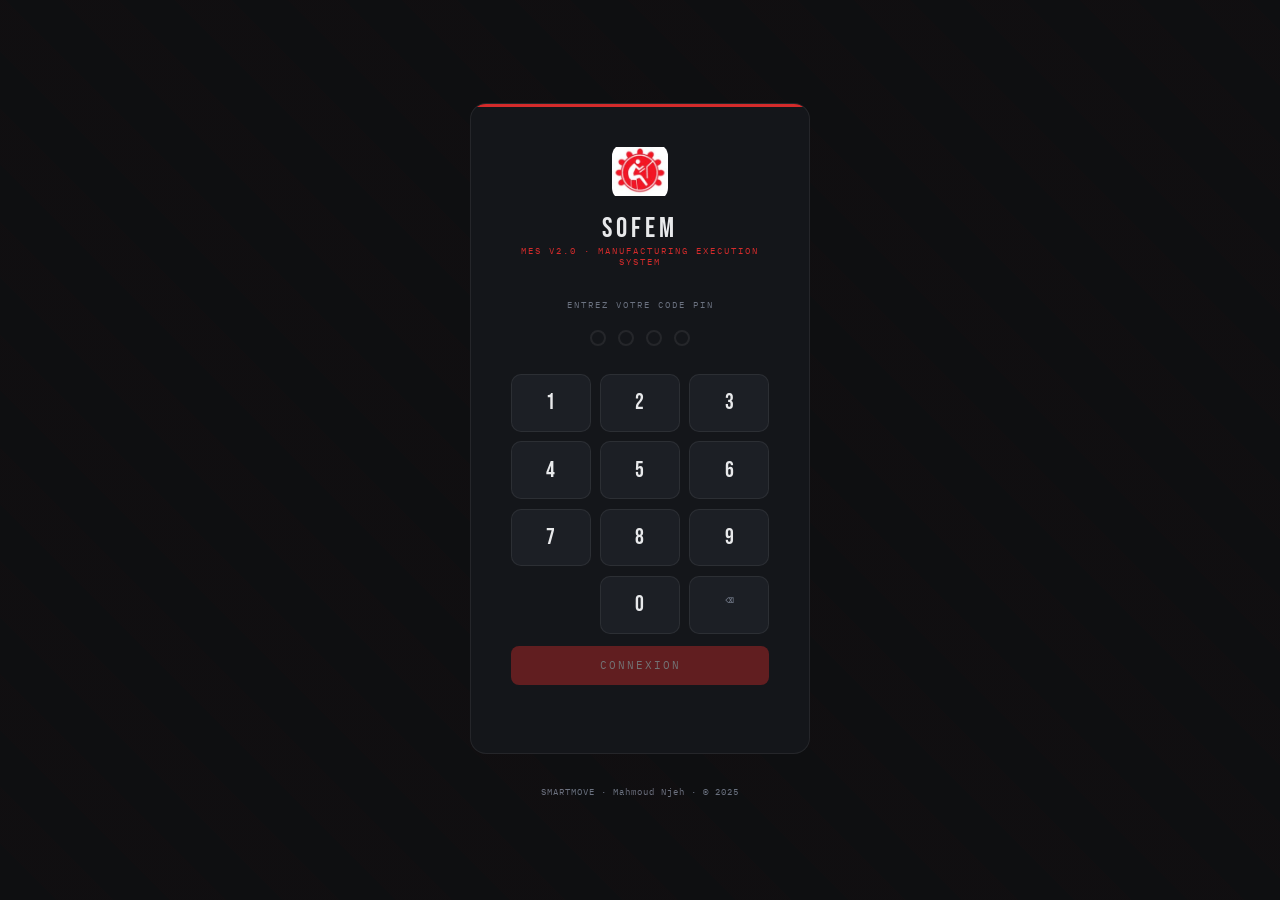
==== commit 5a6ad017: "add logo" ====
--- a/frontend/index.html
+++ b/frontend/index.html
@@ -15,8 +15,8 @@
 .card::before{content:'';position:absolute;top:0;left:0;right:0;height:3px;background:var(--red)}
 
 .logo{text-align:center;margin-bottom:2rem}
-.logo-icon{width:56px;height:56px;background:var(--red);border-radius:12px;margin:0 auto 0.75rem;display:flex;align-items:center;justify-content:center;font-family:'Bebas Neue',sans-serif;font-size:28px;position:relative;overflow:hidden}
-.logo-icon::before{content:'';position:absolute;inset:0;background:repeating-linear-gradient(45deg,transparent,transparent 4px,rgba(255,255,255,0.05) 4px,rgba(255,255,255,0.05) 8px)}
+.logo-icon{width:56px;height:56px;background:transparent;border-radius:12px;margin:0 auto 0.75rem;display:flex;align-items:center;justify-content:center;position:relative;overflow:hidden}
+.logo-icon::before{content:"";display:none}
 .logo-name{font-family:'Bebas Neue',sans-serif;font-size:28px;letter-spacing:4px}
 .logo-sub{font-size:9px;letter-spacing:2px;color:var(--red);font-family:'IBM Plex Mono',monospace;text-transform:uppercase}
 
@@ -49,7 +49,7 @@
 
 <div class="card">
   <div class="logo">
-    <div class="logo-icon">S</div>
+    <div class="logo-icon"><img src="[data-uri]" style="width:56px;height:56px;object-fit:contain;" alt="SOFEM"></div>
     <div class="logo-name">SOFEM</div>
     <div class="logo-sub">MES v2.0 · Manufacturing Execution System</div>
   </div>
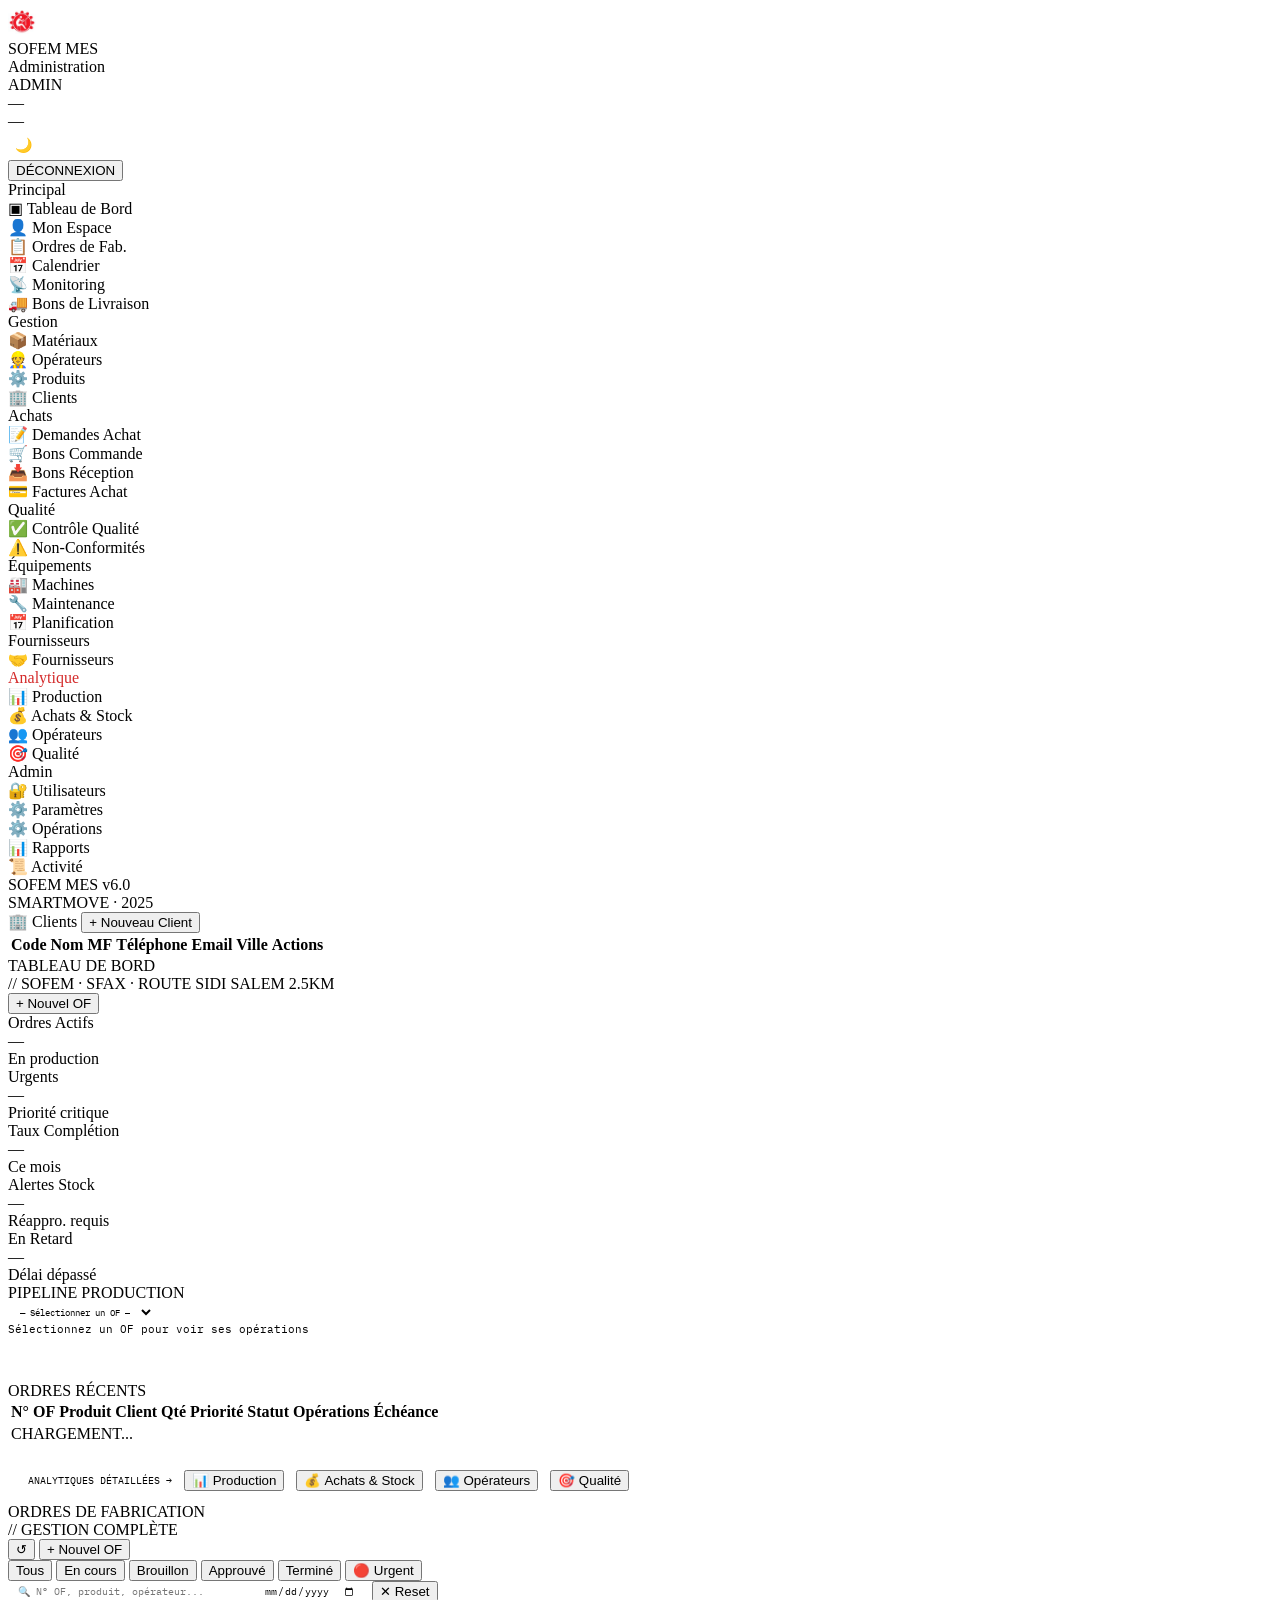
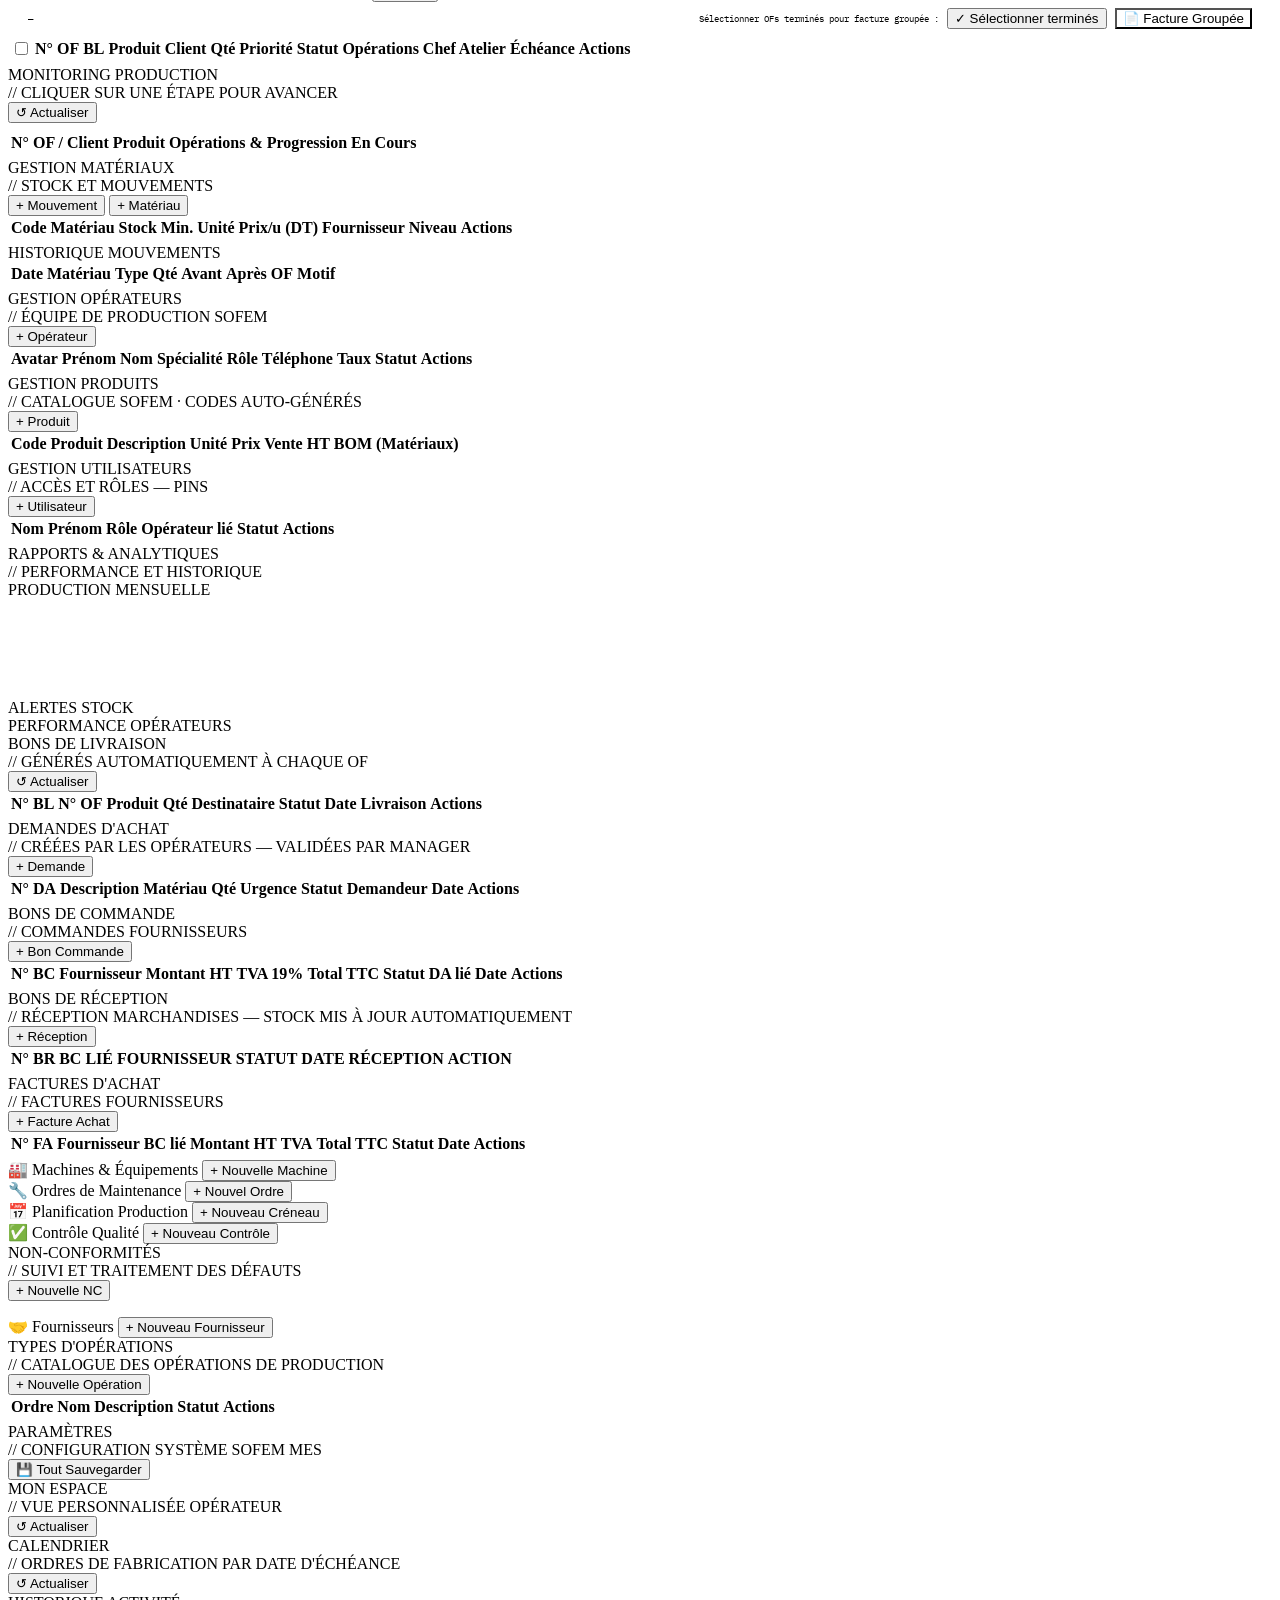
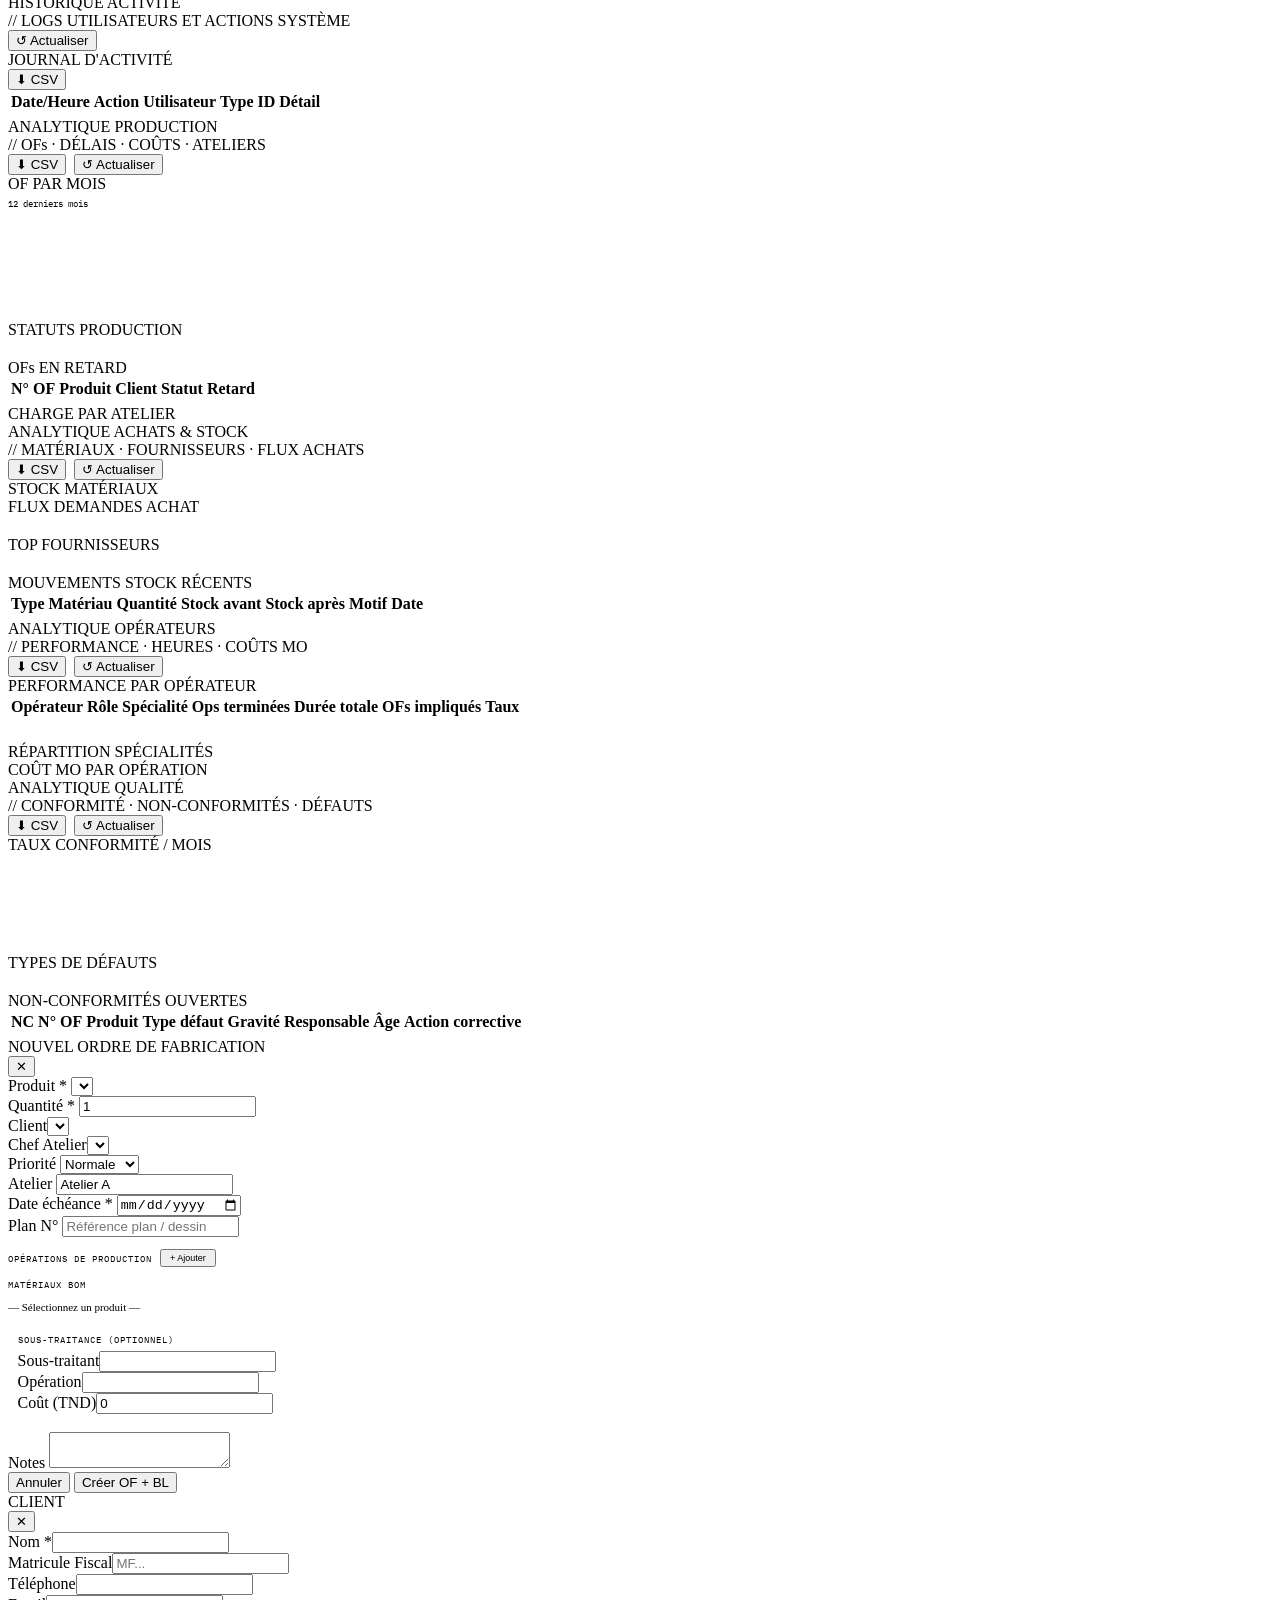
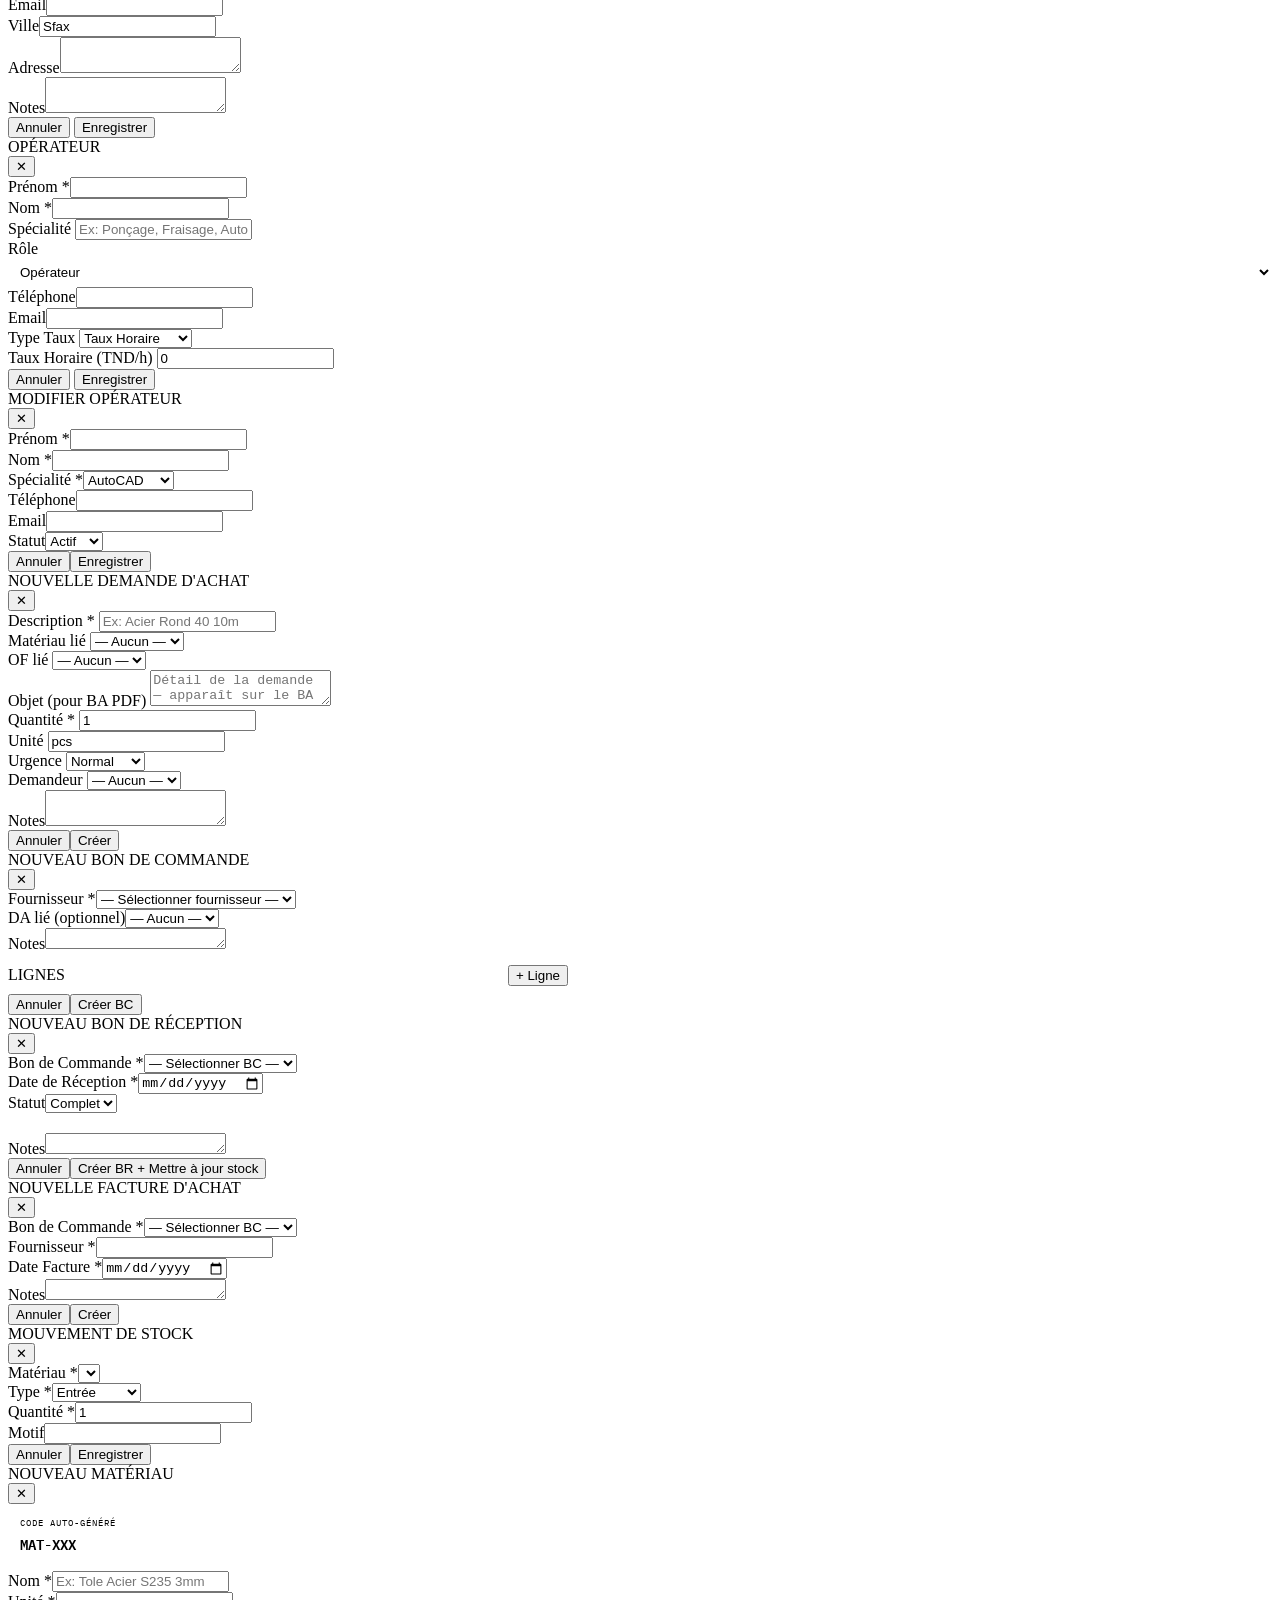
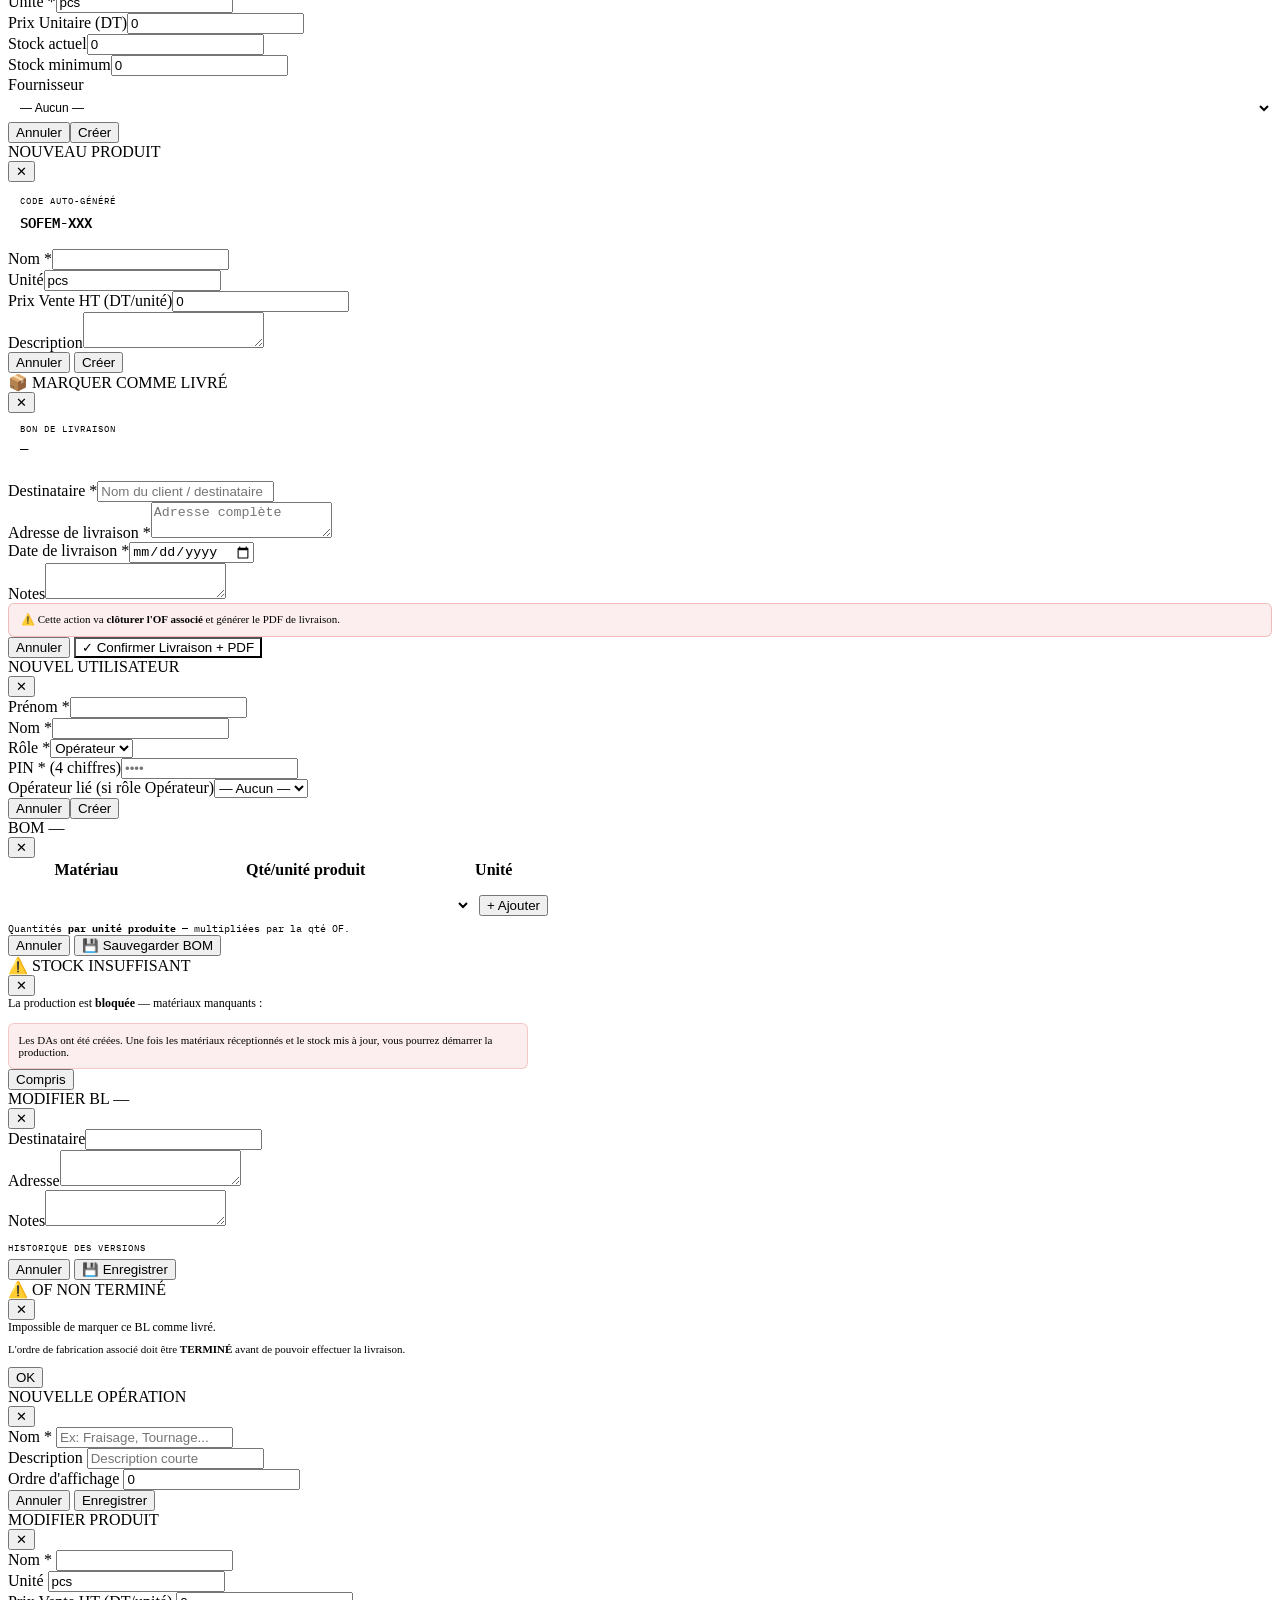
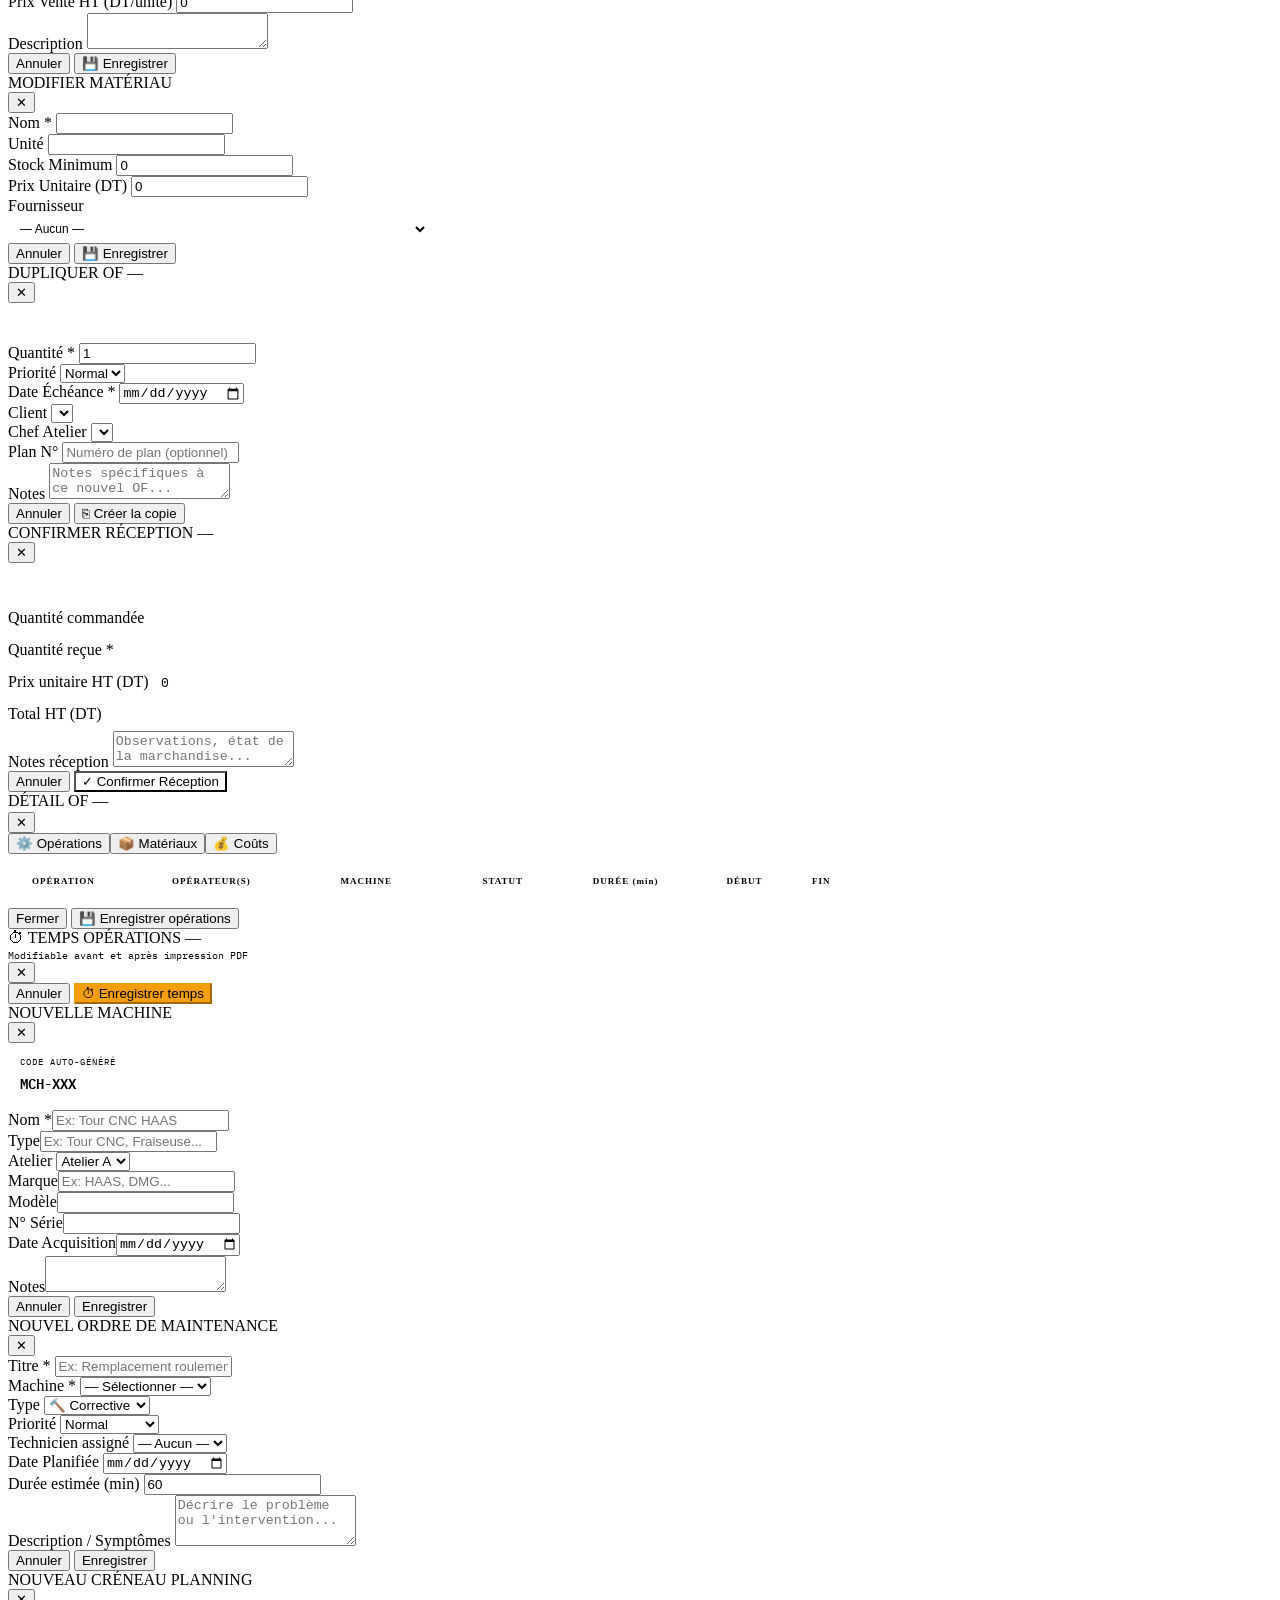
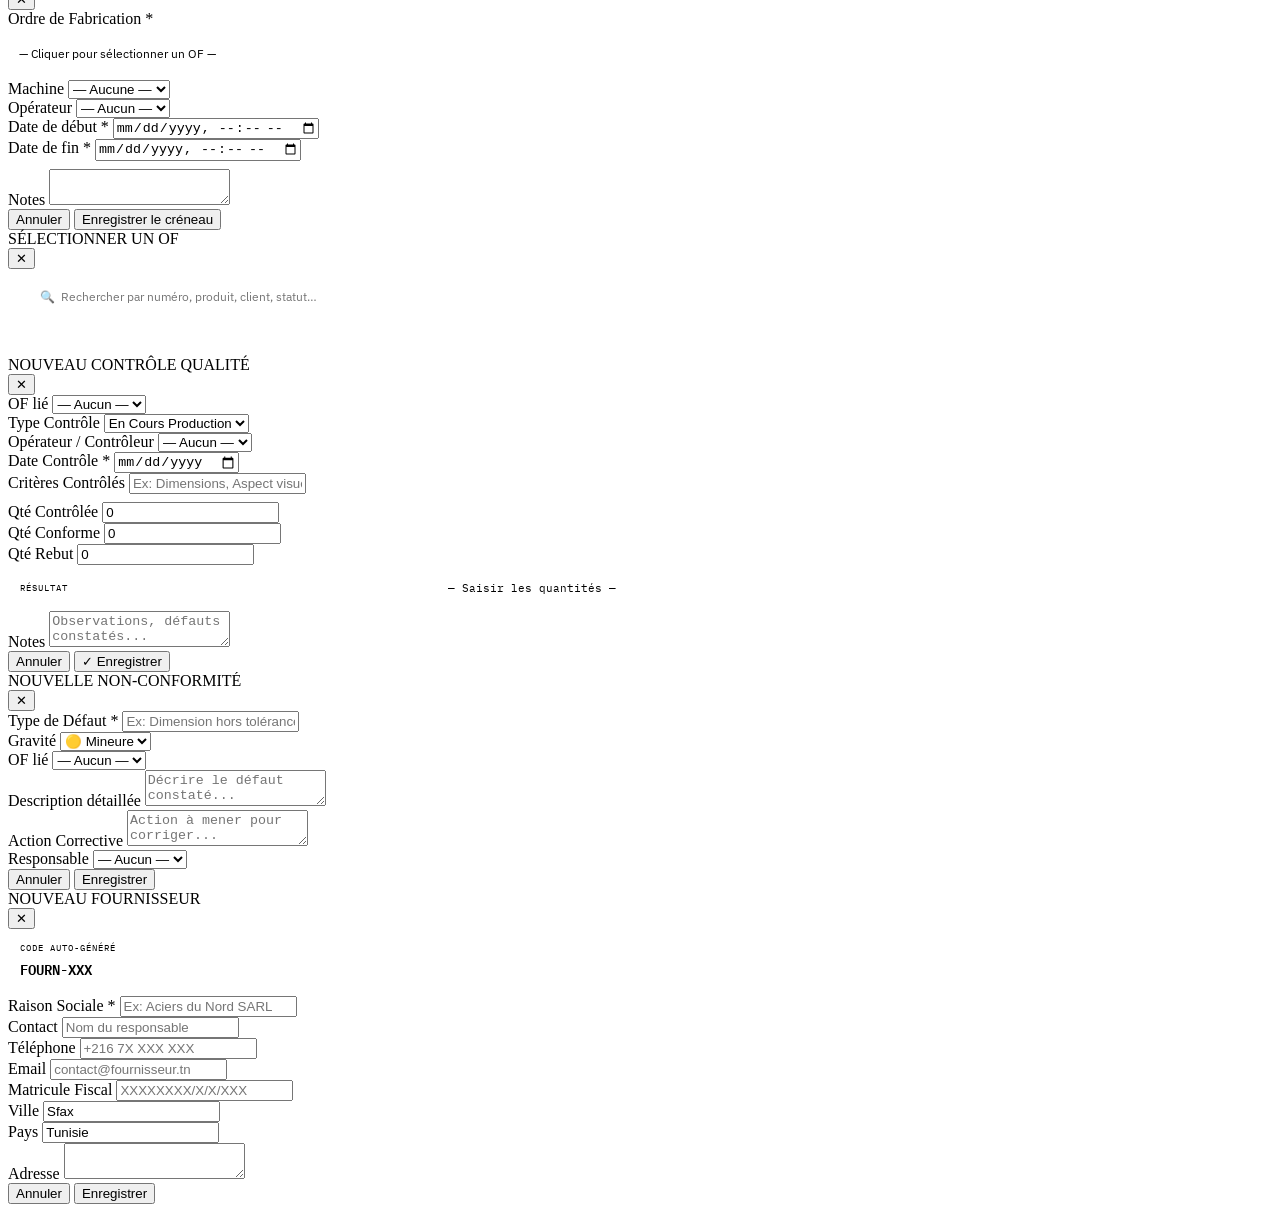
==== commit 065f8133: "update plan secton" ====
--- a/frontend/index.html
+++ b/frontend/index.html
@@ -3,163 +3,1728 @@
 <head>
 <meta charset="UTF-8">
 <meta name="viewport" content="width=device-width, initial-scale=1.0">
-<title>SOFEM MES — Connexion</title>
+<title>SOFEM MES v6.0 — Admin</title>
+<link rel="icon" href="data:image/svg+xml,<svg xmlns='http://www.w3.org/2000/svg' viewBox='0 0 32 32'><rect width='32' height='32' rx='6' fill='%23D42B2B'/><text x='16' y='22' text-anchor='middle' font-size='18' font-weight='bold' fill='white' font-family='sans-serif'>S</text></svg>">
 <link href="https://fonts.googleapis.com/css2?family=Bebas+Neue&family=IBM+Plex+Mono:wght@400;600&family=IBM+Plex+Sans:wght@300;400;500;600&display=swap" rel="stylesheet">
-<style>
-:root{--red:#D42B2B;--bg:#0E0F11;--bg2:#14161A;--bg3:#1C1F25;--border:rgba(255,255,255,0.07);--text:#E8E9EB;--muted:#6B7280;--green:#22C55E}
-*{margin:0;padding:0;box-sizing:border-box}
-body{background:var(--bg);color:var(--text);font-family:'IBM Plex Sans',sans-serif;min-height:100vh;display:flex;align-items:center;justify-content:center;flex-direction:column;gap:2rem}
-body::before{content:'';position:fixed;inset:0;background:repeating-linear-gradient(45deg,transparent,transparent 40px,rgba(212,43,43,0.015) 40px,rgba(212,43,43,0.015) 80px);pointer-events:none}
-
-.card{background:var(--bg2);border:1px solid var(--border);border-radius:16px;padding:2.5rem;width:340px;position:relative;overflow:hidden}
-.card::before{content:'';position:absolute;top:0;left:0;right:0;height:3px;background:var(--red)}
-
-.logo{text-align:center;margin-bottom:2rem}
-.logo-icon{width:56px;height:56px;background:transparent;border-radius:12px;margin:0 auto 0.75rem;display:flex;align-items:center;justify-content:center;position:relative;overflow:hidden}
-.logo-icon::before{content:"";display:none}
-.logo-name{font-family:'Bebas Neue',sans-serif;font-size:28px;letter-spacing:4px}
-.logo-sub{font-size:9px;letter-spacing:2px;color:var(--red);font-family:'IBM Plex Mono',monospace;text-transform:uppercase}
-
-.pin-label{font-family:'IBM Plex Mono',monospace;font-size:9px;letter-spacing:2px;color:var(--muted);text-transform:uppercase;text-align:center;margin-bottom:1.25rem}
-
-.pin-dots{display:flex;justify-content:center;gap:0.75rem;margin-bottom:1.75rem}
-.pin-dot{width:16px;height:16px;border-radius:50%;border:2px solid var(--border);background:transparent;transition:all .2s}
-.pin-dot.filled{background:var(--red);border-color:var(--red);transform:scale(1.1)}
-
-.numpad{display:grid;grid-template-columns:repeat(3,1fr);gap:0.6rem}
-.key{background:var(--bg3);border:1px solid var(--border);border-radius:10px;padding:0.9rem;font-family:'Bebas Neue',sans-serif;font-size:22px;color:var(--text);cursor:pointer;text-align:center;transition:all .15s;user-select:none}
-.key:hover{background:rgba(212,43,43,0.15);border-color:var(--red);color:#fff}
-.key:active{transform:scale(0.94)}
-.key.del{font-family:'IBM Plex Mono',monospace;font-size:14px;color:var(--muted)}
-.key.del:hover{color:var(--red)}
-.key.empty{background:transparent;border:none;cursor:default}
-.key.empty:hover{background:transparent;border:none}
-
-.btn-login{width:100%;background:var(--red);color:#fff;border:none;padding:0.8rem;font-family:'IBM Plex Mono',monospace;font-size:11px;letter-spacing:2px;text-transform:uppercase;cursor:pointer;border-radius:8px;margin-top:0.75rem;transition:all .15s;opacity:0.4}
-.btn-login.ready{opacity:1}
-.btn-login.ready:hover{background:#A01F1F}
-
-.error{text-align:center;color:#F87171;font-family:'IBM Plex Mono',monospace;font-size:10px;letter-spacing:1px;margin-top:0.75rem;min-height:16px;animation:shake .3s ease}
-@keyframes shake{0%,100%{transform:translateX(0)}25%{transform:translateX(-6px)}75%{transform:translateX(6px)}}
-
-.footer-txt{font-family:'IBM Plex Mono',monospace;font-size:9px;color:var(--muted);letter-spacing:1px}
-</style>
+<link rel="stylesheet" href="/admin/css/app.css">
+
 </head>
 <body>
-
-<div class="card">
-  <div class="logo">
-    <div class="logo-icon"><img src="[data-uri]" style="width:56px;height:56px;object-fit:contain;" alt="SOFEM"></div>
-    <div class="logo-name">SOFEM</div>
-    <div class="logo-sub">MES v2.0 · Manufacturing Execution System</div>
-  </div>
-
-  <div class="pin-label">Entrez votre code PIN</div>
-
-  <div class="pin-dots" id="pin-dots">
-    <div class="pin-dot" id="d0"></div>
-    <div class="pin-dot" id="d1"></div>
-    <div class="pin-dot" id="d2"></div>
-    <div class="pin-dot" id="d3"></div>
-  </div>
-
-  <div class="numpad">
-    <div class="key" onclick="pressKey('1')">1</div>
-    <div class="key" onclick="pressKey('2')">2</div>
-    <div class="key" onclick="pressKey('3')">3</div>
-    <div class="key" onclick="pressKey('4')">4</div>
-    <div class="key" onclick="pressKey('5')">5</div>
-    <div class="key" onclick="pressKey('6')">6</div>
-    <div class="key" onclick="pressKey('7')">7</div>
-    <div class="key" onclick="pressKey('8')">8</div>
-    <div class="key" onclick="pressKey('9')">9</div>
-    <div class="key empty"></div>
-    <div class="key" onclick="pressKey('0')">0</div>
-    <div class="key del" onclick="deleteKey()">⌫</div>
-  </div>
-
-  <button class="btn-login" id="btn-login" onclick="doLogin()">CONNEXION</button>
-  <div class="error" id="error-msg"></div>
-</div>
-
-<div class="footer-txt">SMARTMOVE · Mahmoud Njeh · © 2025</div>
-
+<header class="topbar">
+  <div class="brand">
+    <div class="brand-logo"><img src="[data-uri]" style="width:28px;height:28px;object-fit:contain;" alt="SOFEM"></div>
+    <div><div class="brand-name">SOFEM MES</div><div class="brand-sub">Administration</div></div>
+    <span class="role-badge" id="role-badge">ADMIN</span>
+  </div>
+  <div class="topbar-r">
+    <div class="user-info" id="user-info">—</div>
+    <div class="clock" id="clock">—</div>
+    <button onclick="quickThemeToggle()" title="Changer thème"
+      style="background:transparent;border:1px solid var(--border);color:var(--muted);
+        font-size:14px;width:30px;height:30px;border-radius:6px;cursor:pointer;
+        margin-right:.5rem;display:flex;align-items:center;justify-content:center"
+      id="theme-toggle-btn">🌙</button>
+    <button class="btn-logout" onclick="logout()">DÉCONNEXION</button>
+  </div>
+</header>
+
+<div class="layout">
+<nav class="sidebar">
+  <div class="nav-group">
+    <div class="nav-lbl">Principal</div>
+    <div class="nav-item active" data-p="dashboard">▣ Tableau de Bord</div>
+    <div class="nav-item" data-p="operator-dashboard">👤 Mon Espace</div>
+    <div class="nav-item" data-p="orders">📋 Ordres de Fab.</div>
+    <div class="nav-item" data-p="calendar">📅 Calendrier</div>
+    <div class="nav-item" data-p="monitor">📡 Monitoring</div>
+    <div class="nav-item" data-p="bl">🚚 Bons de Livraison</div>
+  </div>
+  <div class="nav-group">
+    <div class="nav-lbl">Gestion</div>
+    <div class="nav-item" data-p="materials">📦 Matériaux</div>
+    <div class="nav-item" data-p="operators">👷 Opérateurs</div>
+    <div class="nav-item" data-p="products">⚙️ Produits</div>
+    <div class="nav-item" data-p="clients">🏢 Clients</div>
+  </div>
+  <div class="nav-group">
+    <div class="nav-lbl">Achats</div>
+    <div class="nav-item" data-p="da">📝 Demandes Achat</div>
+    <div class="nav-item" data-p="bc">🛒 Bons Commande</div>
+    <div class="nav-item" data-p="br">📥 Bons Réception</div>
+    <div class="nav-item" data-p="fa">💳 Factures Achat</div>
+  </div>
+  <div class="nav-group">
+    <div class="nav-lbl">Qualité</div>
+    <div class="nav-item" data-p="qualite">✅ Contrôle Qualité</div>
+    <div class="nav-item" data-p="nc">⚠️ Non-Conformités</div>
+  </div>
+  <div class="nav-group">
+    <div class="nav-lbl">Équipements</div>
+    <div class="nav-item" data-p="machines">🏭 Machines</div>
+    <div class="nav-item" data-p="maintenance">🔧 Maintenance</div>
+    <div class="nav-item" data-p="planning">📅 Planification</div>
+  </div>
+  <div class="nav-group">
+    <div class="nav-lbl">Fournisseurs</div>
+    <div class="nav-item" data-p="fournisseurs">🤝 Fournisseurs</div>
+  </div>
+  <div class="nav-group">
+    <div class="nav-lbl" style="color:#D42B2B">Analytique</div>
+    <div class="nav-item" data-p="analytics-production">📊 Production</div>
+    <div class="nav-item" data-p="analytics-achats">💰 Achats &amp; Stock</div>
+    <div class="nav-item" data-p="analytics-operateurs">👥 Opérateurs</div>
+    <div class="nav-item" data-p="analytics-qualite">🎯 Qualité</div>
+  </div>
+  <div class="nav-group" id="admin-only-nav">
+    <div class="nav-lbl">Admin</div>
+    <div class="nav-item" data-p="users">🔐 Utilisateurs</div>
+    <div class="nav-item" data-p="settings">⚙️ Paramètres</div>
+    <div class="nav-item" data-p="op-types">⚙️ Opérations</div>
+    <div class="nav-item" data-p="reports">📊 Rapports</div>
+    <div class="nav-item" data-p="activity">📜 Activité</div>
+  </div>
+  <div class="sidebar-footer">SOFEM MES v6.0<br>SMARTMOVE · 2025</div>
+</nav>
+<main class="main">
+
+<!-- CLIENTS -->
+<div class="page" id="page-clients">
+  <div class="sec-header">
+    <span class="sec-title">🏢 Clients</span>
+    <button class="btn" onclick="newClient()">+ Nouveau Client</button>
+  </div>
+  <div class="card mt">
+    <table><thead><tr>
+      <th>Code</th><th>Nom</th><th>MF</th><th>Téléphone</th><th>Email</th><th>Ville</th><th>Actions</th>
+    </tr></thead>
+    <tbody id="clients-tb"></tbody></table>
+  </div>
+</div>
+
+
+<!-- DASHBOARD -->
+<div class="page active" id="page-dashboard">
+  <div class="ph">
+    <div><div class="ph-title">TABLEAU DE <span>BORD</span></div><div class="ph-sub">// SOFEM · SFAX · ROUTE SIDI SALEM 2.5KM</div></div>
+    <button class="btn" onclick="openOFModal()">+ Nouvel OF</button>
+  </div>
+  <div class="kpi-grid">
+    <div class="kpi"><div class="kpi-lbl">Ordres Actifs</div><div class="kpi-val r" id="k-actifs">—</div><div class="kpi-det">En production</div></div>
+    <div class="kpi a"><div class="kpi-lbl">Urgents</div><div class="kpi-val a" id="k-urgents">—</div><div class="kpi-det">Priorité critique</div></div>
+    <div class="kpi g"><div class="kpi-lbl">Taux Complétion</div><div class="kpi-val g" id="k-taux">—</div><div class="kpi-det">Ce mois</div></div>
+    <div class="kpi b"><div class="kpi-lbl">Alertes Stock</div><div class="kpi-val b" id="k-stock">—</div><div class="kpi-det">Réappro. requis</div></div>
+    <div class="kpi o"><div class="kpi-lbl">En Retard</div><div class="kpi-val o" id="k-retard">—</div><div class="kpi-det">Délai dépassé</div></div>
+  </div>
+  <div class="sec">
+    <div class="sec-h">
+      <div class="sec-title">PIPELINE <span class="ac">PRODUCTION</span></div>
+      <select id="pipeline-of-select" onchange="renderDashPipeline()"
+        style="background:var(--bg3);border:1px solid var(--border);border-radius:4px;padding:3px 8px;color:var(--text);font-family:'IBM Plex Mono',monospace;font-size:9px">
+        <option value="">— Sélectionner un OF —</option>
+      </select>
+    </div>
+    <div class="pipeline" id="dash-pipeline" style="min-height:60px">
+      <div style="color:var(--muted);font-size:11px;font-family:'IBM Plex Mono',monospace">Sélectionnez un OF pour voir ses opérations</div>
+    </div>
+  </div>
+  <div class="sec">
+    <div class="sec-h"><div class="sec-title">ORDRES <span class="ac">RÉCENTS</span></div></div>
+    <div class="tw"><table>
+      <thead><tr><th>N° OF</th><th>Produit</th><th>Client</th><th>Qté</th><th>Priorité</th><th>Statut</th><th>Opérations</th><th>Échéance</th></tr></thead>
+      <tbody id="dash-ofs"><tr><td colspan="7"><div class="loading"><div class="spin"></div>CHARGEMENT...</div></td></tr></tbody>
+    </table></div>
+  </div>
+  <div style="margin-top:.75rem;padding:.75rem 1.25rem;background:var(--bg2);border:1px solid var(--border);border-radius:8px;display:flex;align-items:center;gap:.75rem">
+    <span style="font-size:10px;color:var(--muted);font-family:'IBM Plex Mono',monospace">ANALYTIQUES DÉTAILLÉES →</span>
+    <button class="fbtn" onclick="navigate('analytics-production')">📊 Production</button>
+    <button class="fbtn" onclick="navigate('analytics-achats')">💰 Achats & Stock</button>
+    <button class="fbtn" onclick="navigate('analytics-operateurs')">👥 Opérateurs</button>
+    <button class="fbtn" onclick="navigate('analytics-qualite')">🎯 Qualité</button>
+  </div>
+</div>
+
+<!-- ORDERS -->
+<div class="page" id="page-orders">
+  <div class="ph">
+    <div><div class="ph-title">ORDRES DE <span>FABRICATION</span></div><div class="ph-sub">// GESTION COMPLÈTE</div></div>
+    <div class="ph-actions">
+      <button class="btn btn-ghost" onclick="loadOrders()">↺</button>
+      <button class="btn" onclick="openOFModal()">+ Nouvel OF</button>
+    </div>
+  </div>
+  <div class="sec">
+    <div class="fbar">
+      <button class="fbtn active" onclick="filterOF(this,'')">Tous</button>
+      <button class="fbtn" onclick="filterOF(this,'IN_PROGRESS')">En cours</button>
+      <button class="fbtn" onclick="filterOF(this,'DRAFT')">Brouillon</button>
+      <button class="fbtn" onclick="filterOF(this,'APPROVED')">Approuvé</button>
+      <button class="fbtn" onclick="filterOF(this,'COMPLETED')">Terminé</button>
+      <button class="fbtn" onclick="filterOF(this,'URGENT','p')">🔴 Urgent</button>
+      <div style="margin-left:auto;display:flex;gap:.5rem;align-items:center;flex-wrap:wrap">
+        <input id="search-of" type="text" placeholder="🔍 N° OF, produit, opérateur..." oninput="searchOF()"
+          style="background:var(--bg3);border:1px solid var(--border);border-radius:4px;padding:3px 10px;color:var(--text);font-family:'IBM Plex Mono',monospace;font-size:10px;outline:none;width:220px;transition:border-color .15s"
+          onfocus="this.style.borderColor='var(--red)'" onblur="this.style.borderColor='var(--border)'">
+        <input id="search-date" type="date" oninput="searchOF()"
+          style="background:var(--bg3);border:1px solid var(--border);border-radius:4px;padding:3px 8px;color:var(--text);font-family:'IBM Plex Mono',monospace;font-size:10px;outline:none;transition:border-color .15s"
+          onfocus="this.style.borderColor='var(--red)'" onblur="this.style.borderColor='var(--border)'">
+        <button class="fbtn" onclick="clearSearch()">✕ Reset</button>
+      </div>
+    </div>
+    <div style="padding:.4rem 1.25rem;font-family:'IBM Plex Mono',monospace;font-size:9px;color:var(--muted);border-bottom:1px solid var(--border);display:flex;justify-content:space-between;align-items:center">
+      <span id="search-count">—</span>
+      <div style="display:flex;gap:.5rem;align-items:center">
+        <span style="color:var(--muted)">Sélectionner OFs terminés pour facture groupée :</span>
+        <button class="btn btn-ghost btn-sm" style="color:var(--blue)" onclick="selectAllCompleted()">✓ Sélectionner terminés</button>
+        <button class="btn btn-sm" style="background:var(--blue)" onclick="printGroupedInvoice()">📄 Facture Groupée</button>
+      </div>
+    </div>
+    <div class="tw"><table>
+      <thead><tr><th><input type="checkbox" id="chk-all" onchange="toggleAllChk(this)"></th><th>N° OF</th><th>BL</th><th>Produit</th><th>Client</th><th>Qté</th><th>Priorité</th><th>Statut</th><th>Opérations</th><th>Chef Atelier</th><th>Échéance</th><th>Actions</th></tr></thead>
+      <tbody id="orders-tb"><tr><td colspan="12"><div class="loading"><div class="spin"></div></div></td></tr></tbody>
+    </table></div>
+  </div>
+</div>
+
+<!-- MONITOR -->
+<div class="page" id="page-monitor">
+  <div class="ph">
+    <div><div class="ph-title">MONITORING <span>PRODUCTION</span></div><div class="ph-sub">// CLIQUER SUR UNE ÉTAPE POUR AVANCER</div></div>
+    <button class="btn btn-ghost" onclick="loadMonitor()">↺ Actualiser</button>
+  </div>
+  <div style="font-family:'IBM Plex Mono',monospace;font-size:9px;color:var(--muted);padding:.25rem 0" id="mon-stats"></div>
+  <div class="sec">
+    <div class="tw"><table>
+      <thead><tr><th>N° OF / Client</th><th>Produit</th><th>Opérations & Progression</th><th>En Cours</th></tr></thead>
+      <tbody id="monitor-tb"><tr><td colspan="9"><div class="loading"><div class="spin"></div></div></td></tr></tbody>
+    </table></div>
+  </div>
+</div>
+
+<!-- MATERIALS -->
+<div class="page" id="page-materials">
+  <div class="ph">
+    <div><div class="ph-title">GESTION <span>MATÉRIAUX</span></div><div class="ph-sub">// STOCK ET MOUVEMENTS</div></div>
+    <div class="ph-actions">
+      <button class="btn btn-ghost" onclick="openModal('m-mv')">+ Mouvement</button>
+      <button class="btn" onclick="openModal('m-mat')">+ Matériau</button>
+    </div>
+  </div>
+  <div class="sec">
+    <div class="tw"><table>
+      <thead><tr><th>Code</th><th>Matériau</th><th>Stock</th><th>Min.</th><th>Unité</th><th>Prix/u (DT)</th><th>Fournisseur</th><th>Niveau</th><th>Actions</th></tr></thead>
+      <tbody id="mats-tb"><tr><td colspan="8"><div class="loading"><div class="spin"></div></div></td></tr></tbody>
+    </table></div>
+  </div>
+  <div class="sec">
+    <div class="sec-h"><div class="sec-title">HISTORIQUE <span class="ac">MOUVEMENTS</span></div></div>
+    <div class="tw"><table>
+      <thead><tr><th>Date</th><th>Matériau</th><th>Type</th><th>Qté</th><th>Avant</th><th>Après</th><th>OF</th><th>Motif</th></tr></thead>
+      <tbody id="mvt-tb"><tr><td colspan="8"><div class="loading"><div class="spin"></div></div></td></tr></tbody>
+    </table></div>
+  </div>
+</div>
+
+<!-- OPERATORS -->
+<div class="page" id="page-operators">
+  <div class="ph">
+    <div><div class="ph-title">GESTION <span>OPÉRATEURS</span></div><div class="ph-sub">// ÉQUIPE DE PRODUCTION SOFEM</div></div>
+    <button class="btn" onclick="openModal('m-op')">+ Opérateur</button>
+  </div>
+  <div class="sec">
+    <div class="tw"><table>
+      <thead><tr><th>Avatar</th><th>Prénom</th><th>Nom</th><th>Spécialité</th><th>Rôle</th><th>Téléphone</th><th>Taux</th><th>Statut</th><th>Actions</th></tr></thead>
+      <tbody id="ops-tb"><tr><td colspan="9"><div class="loading"><div class="spin"></div></div></td></tr></tbody>
+    </table></div>
+  </div>
+</div>
+
+<!-- PRODUCTS -->
+<div class="page" id="page-products">
+  <div class="ph">
+    <div><div class="ph-title">GESTION <span>PRODUITS</span></div><div class="ph-sub">// CATALOGUE SOFEM · CODES AUTO-GÉNÉRÉS</div></div>
+    <button class="btn" onclick="openModal('m-prod')">+ Produit</button>
+  </div>
+  <div class="sec">
+    <div class="tw"><table>
+      <thead><tr><th>Code</th><th>Produit</th><th>Description</th><th>Unité</th><th>Prix Vente HT</th><th>BOM (Matériaux)</th><th></th></tr></thead>
+      <tbody id="prods-tb"><tr><td colspan="5"><div class="loading"><div class="spin"></div></div></td></tr></tbody>
+    </table></div>
+  </div>
+  <!-- BOM Editor Panel (shown inline below product row) -->
+  <div id="bom-editor-panel" style="display:none" class="sec">
+    <div class="sec-h">
+      <div class="sec-title">NOMENCLATURE <span class="ac" id="bom-prod-title"></span></div>
+      <button class="btn btn-ghost btn-sm" onclick="closeBOMEditor()">✕ Fermer</button>
+    </div>
+    <div style="display:flex;gap:.5rem;align-items:flex-end;flex-wrap:wrap;margin-bottom:.75rem">
+      <div class="fg" style="min-width:200px"><label>Matériau</label><select id="bom-mat-sel"></select></div>
+      <div class="fg" style="width:120px"><label>Qté / unité produit</label><input type="number" id="bom-qty" step="0.001" min="0.001" value="1"></div>
+      <button class="btn" onclick="addBOMLine()">+ Ajouter</button>
+    </div>
+    <div id="bom-lines-table"></div>
+  </div>
+</div>
+
+<!-- USERS (Admin only) -->
+<div class="page" id="page-users">
+  <div class="ph">
+    <div><div class="ph-title">GESTION <span>UTILISATEURS</span></div><div class="ph-sub">// ACCÈS ET RÔLES — PINS</div></div>
+    <button class="btn" onclick="openModal('m-user')">+ Utilisateur</button>
+  </div>
+  <div class="sec">
+    <div class="tw"><table>
+      <thead><tr><th>Nom</th><th>Prénom</th><th>Rôle</th><th>Opérateur lié</th><th>Statut</th><th>Actions</th></tr></thead>
+      <tbody id="users-tb"><tr><td colspan="6"><div class="loading"><div class="spin"></div></div></td></tr></tbody>
+    </table></div>
+  </div>
+</div>
+
+<!-- REPORTS -->
+<div class="page" id="page-reports">
+  <div class="ph"><div><div class="ph-title">RAPPORTS & <span>ANALYTIQUES</span></div><div class="ph-sub">// PERFORMANCE ET HISTORIQUE</div></div></div>
+  <div class="grid2">
+    <div class="sec">
+      <div class="sec-h"><div class="sec-title">PRODUCTION <span class="ac">MENSUELLE</span></div></div>
+      <div class="chart" id="rep-chart" style="height:100px"></div>
+    </div>
+    <div class="sec">
+      <div class="sec-h"><div class="sec-title">ALERTES <span class="ac">STOCK</span></div></div>
+      <div id="rep-stock"><div class="loading"><div class="spin"></div></div></div>
+    </div>
+  </div>
+  <div class="sec">
+    <div class="sec-h"><div class="sec-title">PERFORMANCE <span class="ac">OPÉRATEURS</span></div></div>
+    <div id="rep-ops"><div class="loading"><div class="spin"></div></div></div>
+  </div>
+</div>
+
+<!-- BONS DE LIVRAISON -->
+<div class="page" id="page-bl">
+  <div class="ph">
+    <div><div class="ph-title">BONS DE <span>LIVRAISON</span></div><div class="ph-sub">// GÉNÉRÉS AUTOMATIQUEMENT À CHAQUE OF</div></div>
+    <button class="btn btn-ghost" onclick="loadBL()">↺ Actualiser</button>
+  </div>
+  <div class="sec">
+    <div class="tw"><table>
+      <thead><tr><th>N° BL</th><th>N° OF</th><th>Produit</th><th>Qté</th><th>Destinataire</th><th>Statut</th><th>Date Livraison</th><th>Actions</th></tr></thead>
+      <tbody id="bl-tb"><tr><td colspan="8"><div class="loading"><div class="spin"></div></div></td></tr></tbody>
+    </table></div>
+  </div>
+</div>
+
+<!-- DEMANDES D'ACHAT -->
+<div class="page" id="page-da">
+  <div class="ph">
+    <div><div class="ph-title">DEMANDES <span>D'ACHAT</span></div><div class="ph-sub">// CRÉÉES PAR LES OPÉRATEURS — VALIDÉES PAR MANAGER</div></div>
+    <button class="btn" onclick="openModal('m-da')">+ Demande</button>
+  </div>
+  <div class="sec">
+    <div class="tw"><table>
+      <thead><tr><th>N° DA</th><th>Description</th><th>Matériau</th><th>Qté</th><th>Urgence</th><th>Statut</th><th>Demandeur</th><th>Date</th><th>Actions</th></tr></thead>
+      <tbody id="da-tb"><tr><td colspan="9"><div class="loading"><div class="spin"></div></div></td></tr></tbody>
+    </table></div>
+  </div>
+</div>
+
+<!-- BONS DE COMMANDE -->
+<div class="page" id="page-bc">
+  <div class="ph">
+    <div><div class="ph-title">BONS DE <span>COMMANDE</span></div><div class="ph-sub">// COMMANDES FOURNISSEURS</div></div>
+    <button class="btn" onclick="openModal('m-bc')">+ Bon Commande</button>
+  </div>
+  <div class="sec">
+    <div class="tw"><table>
+      <thead><tr><th>N° BC</th><th>Fournisseur</th><th>Montant HT</th><th>TVA 19%</th><th>Total TTC</th><th>Statut</th><th>DA lié</th><th>Date</th><th>Actions</th></tr></thead>
+      <tbody id="bc-tb"><tr><td colspan="9"><div class="loading"><div class="spin"></div></div></td></tr></tbody>
+    </table></div>
+  </div>
+</div>
+
+<!-- BONS DE RECEPTION -->
+<div class="page" id="page-br">
+  <div class="ph">
+    <div><div class="ph-title">BONS DE <span>RÉCEPTION</span></div><div class="ph-sub">// RÉCEPTION MARCHANDISES — STOCK MIS À JOUR AUTOMATIQUEMENT</div></div>
+    <button class="btn" onclick="openModal('m-br')">+ Réception</button>
+  </div>
+  <div class="sec">
+    <div class="tw"><table>
+      <thead><tr><th>N° BR</th><th>BC LIÉ</th><th>FOURNISSEUR</th><th>STATUT</th><th>DATE RÉCEPTION</th><th>ACTION</th></tr></thead>
+      <tbody id="br-tb"><tr><td colspan="6"><div class="loading"><div class="spin"></div></div></td></tr></tbody>
+    </table></div>
+  </div>
+</div>
+
+<!-- FACTURES D'ACHAT -->
+<div class="page" id="page-fa">
+  <div class="ph">
+    <div><div class="ph-title">FACTURES <span>D'ACHAT</span></div><div class="ph-sub">// FACTURES FOURNISSEURS</div></div>
+    <button class="btn" onclick="openModal('m-fa')">+ Facture Achat</button>
+  </div>
+  <div class="sec">
+    <div class="tw"><table>
+      <thead><tr><th>N° FA</th><th>Fournisseur</th><th>BC lié</th><th>Montant HT</th><th>TVA</th><th>Total TTC</th><th>Statut</th><th>Date</th><th>Actions</th></tr></thead>
+      <tbody id="fa-tb"><tr><td colspan="9"><div class="loading"><div class="spin"></div></div></td></tr></tbody>
+    </table></div>
+  </div>
+</div>
+
+<!-- MACHINES -->
+<div class="page" id="page-machines">
+  <div class="sec-header"><span class="sec-title">🏭 Machines & Équipements</span>
+    <button class="btn" onclick="openModal('modal-machine')">+ Nouvelle Machine</button>
+  </div>
+  <div class="kpi-grid" id="machines-kpis"></div>
+  <div class="card mt"><div id="machines-table"></div></div>
+</div>
+
+<!-- MAINTENANCE -->
+<div class="page" id="page-maintenance">
+  <div class="sec-header"><span class="sec-title">🔧 Ordres de Maintenance</span>
+    <button class="btn" onclick="openModal('modal-maintenance')">+ Nouvel Ordre</button>
+  </div>
+  <div class="kpi-grid" id="maintenance-kpis"></div>
+  <div class="card mt"><div id="maintenance-table"></div></div>
+</div>
+
+<!-- PLANIFICATION -->
+<div class="page" id="page-planning">
+  <div class="sec-header"><span class="sec-title">📅 Planification Production</span>
+    <button class="btn" onclick="openPlanningModal()">+ Nouveau Créneau</button>
+  </div>
+  <div class="card mt"><div id="planning-gantt"></div></div>
+  <div class="card mt"><div id="planning-table"></div></div>
+</div>
+
+<!-- QUALITE -->
+<div class="page" id="page-qualite">
+  <div class="sec-header"><span class="sec-title">✅ Contrôle Qualité</span>
+    <button class="btn" onclick="openModal('modal-qualite')">+ Nouveau Contrôle</button>
+  </div>
+  <div class="kpi-grid" id="qualite-kpis"></div>
+  <div class="card mt"><div id="qualite-table"></div></div>
+</div>
+
+<!-- NON-CONFORMITES -->
+<div class="page" id="page-nc">
+  <div class="ph">
+    <div><div class="ph-title">NON-<span>CONFORMITÉS</span></div>
+    <div class="ph-sub">// SUIVI ET TRAITEMENT DES DÉFAUTS</div></div>
+    <button class="btn" onclick="openModal('modal-nc')">+ Nouvelle NC</button>
+  </div>
+  <div class="kpi-grid" id="nc-kpis" style="margin-bottom:1rem"></div>
+  <div class="sec"><div id="nc-table"></div></div>
+</div>
+
+<!-- FOURNISSEURS -->
+<div class="page" id="page-fournisseurs">
+  <div class="sec-header"><span class="sec-title">🤝 Fournisseurs</span>
+    <button class="btn" onclick="openModal('modal-fournisseur')">+ Nouveau Fournisseur</button>
+  </div>
+  <div class="card mt"><div id="fournisseurs-table"></div></div>
+</div>
+
+
+
+
+
+
+
+
+<!-- OPERATION TYPES -->
+<div class="page" id="page-op-types">
+  <div class="ph">
+    <div><div class="ph-title">TYPES D'<span>OPÉRATIONS</span></div>
+    <div class="ph-sub">// CATALOGUE DES OPÉRATIONS DE PRODUCTION</div></div>
+    <button class="btn" onclick="openNewOpType()">+ Nouvelle Opération</button>
+  </div>
+  <div class="sec">
+    <div class="tw"><table>
+      <thead><tr><th>Ordre</th><th>Nom</th><th>Description</th><th>Statut</th><th>Actions</th></tr></thead>
+      <tbody id="op-types-tb"><tr><td colspan="5"><div class="loading"><div class="spin"></div></div></td></tr></tbody>
+    </table></div>
+  </div>
+</div>
+
+
+
+
+
+<!-- SETTINGS -->
+<div class="page" id="page-settings">
+  <div class="ph">
+    <div>
+      <div class="ph-title">PARA<span>MÈTRES</span></div>
+      <div class="ph-sub">// CONFIGURATION SYSTÈME SOFEM MES</div>
+    </div>
+    <button class="btn" onclick="saveAllSettings()">💾 Tout Sauvegarder</button>
+  </div>
+  <div id="settings-container">
+    <div class="loading"><div class="spin"></div></div>
+  </div>
+</div>
+
+
+
+
+<!-- OPERATOR DASHBOARD -->
+<div class="page" id="page-operator-dashboard">
+  <div class="ph">
+    <div><div class="ph-title">MON <span>ESPACE</span></div><div class="ph-sub">// VUE PERSONNALISÉE OPÉRATEUR</div></div>
+    <button class="btn btn-ghost" onclick="loadOperatorDashboard()">↺ Actualiser</button>
+  </div>
+  <div id="opd-container"><div class="loading"><div class="spin"></div></div></div>
+</div>
+
+<!-- CALENDAR -->
+<div class="page" id="page-calendar">
+  <div class="ph">
+    <div><div class="ph-title">CALEN<span>DRIER</span></div><div class="ph-sub">// ORDRES DE FABRICATION PAR DATE D'ÉCHÉANCE</div></div>
+    <button class="btn btn-ghost" onclick="loadCalendar()">↺ Actualiser</button>
+  </div>
+  <div class="sec"><div id="cal-container"><div class="loading"><div class="spin"></div></div></div></div>
+</div>
+
+<!-- ACTIVITY LOG -->
+<div class="page" id="page-activity">
+  <div class="ph">
+    <div><div class="ph-title">HISTORIQUE <span>ACTIVITÉ</span></div><div class="ph-sub">// LOGS UTILISATEURS ET ACTIONS SYSTÈME</div></div>
+    <button class="btn btn-ghost" onclick="loadActivity()">↺ Actualiser</button>
+  </div>
+  <div class="sec">
+    <div class="sec-h">
+      <div class="sec-title">JOURNAL <span class="ac">D'ACTIVITÉ</span></div>
+      <button class="btn btn-ghost btn-sm" onclick="exportTable('activity-tb','activite')">⬇ CSV</button>
+    </div>
+    <div class="tw"><table>
+      <thead><tr><th>Date/Heure</th><th>Action</th><th>Utilisateur</th><th>Type</th><th>ID</th><th>Détail</th></tr></thead>
+      <tbody id="activity-tb"><tr><td colspan="6" class="loading"><div class="spin"></div></td></tr></tbody>
+    </table></div>
+  </div>
+</div>
+
+<!-- ANALYTIQUE — PRODUCTION -->
+<div class="page" id="page-analytics-production">
+  <div class="ph">
+    <div><div class="ph-title">ANALYTIQUE <span>PRODUCTION</span></div><div class="ph-sub">// OFs · DÉLAIS · COÛTS · ATELIERS</div></div>
+    <div style="display:flex;gap:.5rem"><button class="btn btn-ghost btn-sm" onclick="exportAnalyticsProduction()">⬇ CSV</button><button class="btn btn-ghost" onclick="loadAnalyticsProduction()">↺ Actualiser</button></div>
+  </div>
+  <div class="kpi-grid" id="anp-kpis"></div>
+  <div class="grid2">
+    <div class="sec">
+      <div class="sec-h"><div class="sec-title">OF <span class="ac">PAR MOIS</span></div><span style="font-size:9px;color:var(--muted);font-family:'IBM Plex Mono',monospace">12 derniers mois</span></div>
+      <div class="chart" id="anp-chart" style="height:110px"><div class="loading"><div class="spin"></div></div></div>
+    </div>
+    <div class="sec">
+      <div class="sec-h"><div class="sec-title">STATUTS <span class="ac">PRODUCTION</span></div></div>
+      <div id="anp-statuts"><div class="loading"><div class="spin"></div></div></div>
+    </div>
+  </div>
+  <div class="grid2" style="margin-top:1.25rem">
+    <div class="sec">
+      <div class="sec-h"><div class="sec-title">OFs <span class="ac">EN RETARD</span></div></div>
+      <div class="tw"><table>
+        <thead><tr><th>N° OF</th><th>Produit</th><th>Client</th><th>Statut</th><th>Retard</th></tr></thead>
+        <tbody id="anp-retards"><tr><td colspan="5" class="loading"><div class="spin"></div></td></tr></tbody>
+      </table></div>
+    </div>
+    <div class="sec">
+      <div class="sec-h"><div class="sec-title">CHARGE <span class="ac">PAR ATELIER</span></div></div>
+      <div id="anp-ateliers"><div class="loading"><div class="spin"></div></div></div>
+    </div>
+  </div>
+</div>
+
+<!-- ANALYTIQUE — ACHATS & STOCK -->
+<div class="page" id="page-analytics-achats">
+  <div class="ph">
+    <div><div class="ph-title">ANALYTIQUE <span>ACHATS & STOCK</span></div><div class="ph-sub">// MATÉRIAUX · FOURNISSEURS · FLUX ACHATS</div></div>
+    <div style="display:flex;gap:.5rem"><button class="btn btn-ghost btn-sm" onclick="exportAnalyticsAchats()">⬇ CSV</button><button class="btn btn-ghost" onclick="loadAnalyticsAchats()">↺ Actualiser</button></div>
+  </div>
+  <div class="kpi-grid" id="ana-kpis"></div>
+  <div class="grid2">
+    <div class="sec">
+      <div class="sec-h"><div class="sec-title">STOCK <span class="ac">MATÉRIAUX</span></div><span id="ana-valeur" style="font-size:9px;color:var(--accent);font-family:'IBM Plex Mono',monospace"></span></div>
+      <div id="ana-stock"><div class="loading"><div class="spin"></div></div></div>
+    </div>
+    <div style="display:flex;flex-direction:column;gap:1.25rem">
+      <div class="sec">
+        <div class="sec-h"><div class="sec-title">FLUX <span class="ac">DEMANDES ACHAT</span></div></div>
+        <div id="ana-da-statuts"><div class="loading"><div class="spin"></div></div></div>
+      </div>
+      <div class="sec">
+        <div class="sec-h"><div class="sec-title">TOP <span class="ac">FOURNISSEURS</span></div></div>
+        <div id="ana-fournisseurs"><div class="loading"><div class="spin"></div></div></div>
+      </div>
+    </div>
+  </div>
+  <div class="sec" style="margin-top:1.25rem">
+    <div class="sec-h"><div class="sec-title">MOUVEMENTS <span class="ac">STOCK RÉCENTS</span></div></div>
+    <div class="tw"><table>
+      <thead><tr><th>Type</th><th>Matériau</th><th>Quantité</th><th>Stock avant</th><th>Stock après</th><th>Motif</th><th>Date</th></tr></thead>
+      <tbody id="ana-mouvements"><tr><td colspan="7" class="loading"><div class="spin"></div></td></tr></tbody>
+    </table></div>
+  </div>
+</div>
+
+<!-- ANALYTIQUE — OPÉRATEURS -->
+<div class="page" id="page-analytics-operateurs">
+  <div class="ph">
+    <div><div class="ph-title">ANALYTIQUE <span>OPÉRATEURS</span></div><div class="ph-sub">// PERFORMANCE · HEURES · COÛTS MO</div></div>
+    <div style="display:flex;gap:.5rem"><button class="btn btn-ghost btn-sm" onclick="exportAnalyticsOperateurs()">⬇ CSV</button><button class="btn btn-ghost" onclick="loadAnalyticsOperateurs()">↺ Actualiser</button></div>
+  </div>
+  <div class="kpi-grid" id="ano-kpis"></div>
+  <div class="grid2">
+    <div class="sec" style="grid-column:1/-1">
+      <div class="sec-h"><div class="sec-title">PERFORMANCE <span class="ac">PAR OPÉRATEUR</span></div></div>
+      <div class="tw"><table>
+        <thead><tr><th>Opérateur</th><th>Rôle</th><th>Spécialité</th><th>Ops terminées</th><th>Durée totale</th><th>OFs impliqués</th><th>Taux</th></tr></thead>
+        <tbody id="ano-perf"><tr><td colspan="7" class="loading"><div class="spin"></div></td></tr></tbody>
+      </table></div>
+    </div>
+  </div>
+  <div class="grid2" style="margin-top:1.25rem">
+    <div class="sec">
+      <div class="sec-h"><div class="sec-title">RÉPARTITION <span class="ac">SPÉCIALITÉS</span></div></div>
+      <div id="ano-specialites"><div class="loading"><div class="spin"></div></div></div>
+    </div>
+    <div class="sec">
+      <div class="sec-h"><div class="sec-title">COÛT MO <span class="ac">PAR OPÉRATION</span></div></div>
+      <div id="ano-cout-ops"><div class="loading"><div class="spin"></div></div></div>
+    </div>
+  </div>
+</div>
+
+<!-- ANALYTIQUE — QUALITÉ -->
+<div class="page" id="page-analytics-qualite">
+  <div class="ph">
+    <div><div class="ph-title">ANALYTIQUE <span>QUALITÉ</span></div><div class="ph-sub">// CONFORMITÉ · NON-CONFORMITÉS · DÉFAUTS</div></div>
+    <div style="display:flex;gap:.5rem"><button class="btn btn-ghost btn-sm" onclick="exportAnalyticsQualite()">⬇ CSV</button><button class="btn btn-ghost" onclick="loadAnalyticsQualite()">↺ Actualiser</button></div>
+  </div>
+  <div class="kpi-grid" id="anq-kpis"></div>
+  <div class="grid2">
+    <div class="sec">
+      <div class="sec-h"><div class="sec-title">TAUX CONFORMITÉ <span class="ac">/ MOIS</span></div></div>
+      <div class="chart" id="anq-chart" style="height:100px"><div class="loading"><div class="spin"></div></div></div>
+    </div>
+    <div class="sec">
+      <div class="sec-h"><div class="sec-title">TYPES <span class="ac">DE DÉFAUTS</span></div></div>
+      <div id="anq-defauts"><div class="loading"><div class="spin"></div></div></div>
+    </div>
+  </div>
+  <div class="sec" style="margin-top:1.25rem">
+    <div class="sec-h"><div class="sec-title">NON-CONFORMITÉS <span class="ac">OUVERTES</span></div></div>
+    <div class="tw"><table>
+      <thead><tr><th>NC N°</th><th>OF</th><th>Produit</th><th>Type défaut</th><th>Gravité</th><th>Responsable</th><th>Âge</th><th>Action corrective</th></tr></thead>
+      <tbody id="anq-nc"><tr><td colspan="8" class="loading"><div class="spin"></div></td></tr></tbody>
+    </table></div>
+  </div>
+</div>
+
+
+</main>
+</div>
+
+
+<div class="overlay" id="m-of">
+  <div class="modal" style="max-width:700px;width:97vw;max-height:90vh;overflow-y:auto">
+    <div class="modal-h">
+      <div class="modal-title">NOUVEL ORDRE DE FABRICATION</div>
+      <button class="x" onclick="closeModal('m-of')">✕</button>
+    </div>
+    <div class="modal-b">
+      <div class="row2">
+        <div class="fg"><label>Produit *</label>
+          <select id="of-prod" onchange="onOFProductChange()"></select></div>
+        <div class="fg"><label>Quantité *</label>
+          <input type="number" id="of-qte" min="1" value="1" oninput="onOFQtyChange()"></div>
+      </div>
+      <div class="row2">
+        <div class="fg"><label>Client</label><select id="of-client"></select></div>
+        <div class="fg"><label>Chef Atelier</label><select id="of-chef"></select></div>
+      </div>
+      <div class="row2">
+        <div class="fg"><label>Priorité</label>
+          <select id="of-prio">
+            <option value="LOW">Basse</option>
+            <option value="NORMAL" selected>Normale</option>
+            <option value="HIGH">Haute</option>
+            <option value="URGENT">URGENT</option>
+          </select></div>
+        <div class="fg"><label>Atelier</label>
+          <input type="text" id="of-atelier" value="Atelier A"></div>
+        <div class="fg"><label>Date échéance *</label>
+          <input type="date" id="of-date"></div>
+      </div>
+      <div class="fg"><label>Plan N°</label>
+        <input type="text" id="of-plan" placeholder="Référence plan / dessin"></div>
+      <div style="margin-top:.75rem">
+        <div style="display:flex;align-items:center;gap:.5rem;margin-bottom:.4rem">
+          <span style="font-family:'IBM Plex Mono',monospace;font-size:9px;color:var(--muted);text-transform:uppercase;letter-spacing:1px">Opérations de Production</span>
+          <button class="btn" style="font-size:9px;padding:2px 8px" onclick="addOFOperation()">+ Ajouter</button>
+        </div>
+        <div id="of-ops-list"></div>
+      </div>
+      <div style="margin-top:.75rem">
+        <div style="font-family:'IBM Plex Mono',monospace;font-size:9px;color:var(--muted);text-transform:uppercase;letter-spacing:1px;margin-bottom:.4rem">
+          Matériaux BOM
+          <span id="bom-stock-warn" style="margin-left:.5rem;font-size:9px"></span>
+        </div>
+        <div id="of-bom-preview"><span style="color:var(--muted);font-size:11px">— Sélectionnez un produit —</span></div>
+      </div>
+      <div style="margin-top:.6rem;background:var(--bg3);border:1px solid var(--border);border-radius:6px;padding:.6rem">
+        <div style="font-family:'IBM Plex Mono',monospace;font-size:9px;color:var(--muted);text-transform:uppercase;letter-spacing:1px;margin-bottom:.4rem">Sous-Traitance (optionnel)</div>
+        <div class="row2">
+          <div class="fg"><label>Sous-traitant</label><input type="text" id="of-st-nom"></div>
+          <div class="fg"><label>Opération</label><input type="text" id="of-st-op"></div>
+          <div class="fg"><label>Coût (TND)</label><input type="number" id="of-st-cout" value="0" step="0.001"></div>
+        </div>
+      </div>
+      <div class="fg" style="margin-top:.5rem"><label>Notes</label>
+        <textarea id="of-notes" rows="2"></textarea></div>
+    </div>
+    <div class="modal-f">
+      <button class="btn btn-ghost" onclick="closeModal('m-of')">Annuler</button>
+      <button class="btn" onclick="createOF()">Créer OF + BL</button>
+    </div>
+  </div>
+</div>
+</div>
+
+<div class="overlay" id="m-client">
+  <div class="modal">
+    <div class="modal-h"><div class="modal-title">CLIENT</div>
+      <button class="x" onclick="closeModal('m-client')">✕</button></div>
+    <div class="modal-b">
+      <input type="hidden" id="client-edit-id">
+      <div class="row2">
+        <div class="fg"><label>Nom *</label><input type="text" id="client-nom"></div>
+        <div class="fg"><label>Matricule Fiscal</label><input type="text" id="client-mf" placeholder="MF..."></div>
+      </div>
+      <div class="row2">
+        <div class="fg"><label>Téléphone</label><input type="text" id="client-tel"></div>
+        <div class="fg"><label>Email</label><input type="email" id="client-email"></div>
+        <div class="fg"><label>Ville</label><input type="text" id="client-ville" value="Sfax"></div>
+      </div>
+      <div class="fg"><label>Adresse</label><textarea id="client-adresse" rows="2"></textarea></div>
+      <div class="fg"><label>Notes</label><textarea id="client-notes" rows="2"></textarea></div>
+    </div>
+    <div class="modal-f">
+      <button class="btn btn-ghost" onclick="closeModal('m-client')">Annuler</button>
+      <button class="btn" onclick="saveClient()">Enregistrer</button>
+    </div>
+  </div>
+</div>
+</div>
+
+<div class="overlay" id="m-op">
+  <div class="modal">
+    <div class="modal-h"><div class="modal-title">OPÉRATEUR</div>
+      <button class="x" onclick="closeModal('m-op')">✕</button></div>
+    <div class="modal-b">
+      <input type="hidden" id="op-edit-id">
+      <div class="row2">
+        <div class="fg"><label>Prénom *</label><input type="text" id="op-prenom"></div>
+        <div class="fg"><label>Nom *</label><input type="text" id="op-nom"></div>
+      </div>
+      <div class="fg"><label>Spécialité</label>
+        <input type="text" id="op-spec" placeholder="Ex: Ponçage, Fraisage, AutoCAD..."></div>
+      <div class="fg"><label>Rôle</label>
+        <select id="op-role" style="background:var(--bg3);border:1px solid var(--border);border-radius:4px;padding:6px 8px;color:var(--text);width:100%">
+          <option value="OPERATEUR">Opérateur</option>
+          <option value="CHEF_ATELIER">Chef d'Atelier</option>
+          <option value="TECHNICIEN">Technicien</option>
+          <option value="RESPONSABLE">Responsable</option>
+        </select></div>
+      <div class="row2">
+        <div class="fg"><label>Téléphone</label><input type="text" id="op-tel"></div>
+        <div class="fg"><label>Email</label><input type="email" id="op-email"></div>
+      </div>
+      <div class="fg"><label>Type Taux</label>
+        <select id="op-taux-type" onchange="onTauxTypeChange()">
+          <option value="HORAIRE">Taux Horaire</option>
+          <option value="PIECE">Taux à la Pièce</option>
+          <option value="BOTH">Les Deux</option>
+        </select></div>
+      <div id="taux-h-row" class="fg"><label>Taux Horaire (TND/h)</label>
+        <input type="number" id="op-taux-h" value="0" min="0" step="0.001"></div>
+      <div id="taux-p-row" class="fg" style="display:none"><label>Taux Pièce (TND/pcs)</label>
+        <input type="number" id="op-taux-p" value="0" min="0" step="0.001"></div>
+    </div>
+    <div class="modal-f">
+      <button class="btn btn-ghost" onclick="closeModal('m-op')">Annuler</button>
+      <button class="btn" onclick="saveOperateur()">Enregistrer</button>
+    </div>
+  </div>
+</div>
+</div>
+
+<div class="overlay" id="m-op-edit">
+  <div class="modal">
+    <div class="modal-h"><div class="modal-title">MODIFIER OPÉRATEUR</div><button class="x" onclick="closeModal('m-op-edit')">✕</button></div>
+    <div class="modal-b">
+      <input type="hidden" id="op-edit-id">
+      <div class="row2"><div class="fg"><label>Prénom *</label><input type="text" id="op-edit-prenom"></div><div class="fg"><label>Nom *</label><input type="text" id="op-edit-nom"></div></div>
+      <div class="fg"><label>Spécialité *</label><select id="op-edit-spec"><option>AutoCAD</option><option>Découpage</option><option>Pliage</option><option>Soudage</option><option>Ponçage</option></select></div>
+      <div class="row2"><div class="fg"><label>Téléphone</label><input type="text" id="op-edit-tel"></div><div class="fg"><label>Email</label><input type="email" id="op-edit-email"></div></div>
+      <div class="fg"><label>Statut</label><select id="op-edit-actif"><option value="1">Actif</option><option value="0">Inactif</option></select></div>
+    </div>
+    <div class="modal-f"><button class="btn btn-ghost" onclick="closeModal('m-op-edit')">Annuler</button><button class="btn" onclick="updateOperateur()">Enregistrer</button></div>
+  </div>
+</div>
+</div>
+
+<div class="overlay" id="m-da">
+  <div class="modal">
+    <div class="modal-h"><div class="modal-title">NOUVELLE DEMANDE D'ACHAT</div><button class="x" onclick="closeModal('m-da')">✕</button></div>
+    <div class="modal-b">
+      <div class="fg"><label>Description *</label>
+        <input type="text" id="da-desc" placeholder="Ex: Acier Rond 40 10m"></div>
+      <div class="row2">
+        <div class="fg"><label>Matériau lié</label>
+          <select id="da-mat"><option value="">— Aucun —</option></select></div>
+        <div class="fg"><label>OF lié</label>
+          <select id="da-of"><option value="">— Aucun —</option></select></div>
+      </div>
+      <div class="fg"><label>Objet (pour BA PDF)</label>
+        <textarea id="da-objet" rows="2" placeholder="Détail de la demande — apparaît sur le BA PDF"></textarea></div>
+      <div class="row2">
+        <div class="fg"><label>Quantité *</label>
+          <input type="number" id="da-qte" min="0.01" step="0.01" value="1"></div>
+        <div class="fg"><label>Unité</label>
+          <input type="text" id="da-unite" value="pcs"></div>
+      </div>
+      <div class="row2">
+        <div class="fg"><label>Urgence</label>
+          <select id="da-urgence"><option value="NORMAL">Normal</option><option value="URGENT">URGENT</option></select></div>
+        <div class="fg"><label>Demandeur</label>
+          <select id="da-demandeur"><option value="">— Aucun —</option></select></div>
+      </div>
+      <div class="fg"><label>Notes</label><textarea id="da-notes" rows="2"></textarea></div>
+    </div>
+    <div class="modal-f"><button class="btn btn-ghost" onclick="closeModal('m-da')">Annuler</button><button class="btn" onclick="saveDA()">Créer</button></div>
+  </div>
+</div>
+</div>
+
+<div class="overlay" id="m-bc">
+  <div class="modal" style="width:560px">
+    <div class="modal-h"><div class="modal-title">NOUVEAU BON DE COMMANDE</div><button class="x" onclick="closeModal('m-bc')">✕</button></div>
+    <div class="modal-b">
+      <div class="fg"><label>Fournisseur *</label><select id="bc-four"><option value="">— Sélectionner fournisseur —</option></select></div>
+      <div class="fg"><label>DA lié (optionnel)</label><select id="bc-da"><option value="">— Aucun —</option></select></div>
+      <div class="fg"><label>Notes</label><textarea id="bc-notes" rows="1"></textarea></div>
+      <div style="border-top:1px solid var(--border);padding-top:.75rem">
+        <div style="display:flex;justify-content:space-between;align-items:center;margin-bottom:.5rem">
+          <div class="sec-title">LIGNES</div>
+          <button class="btn btn-ghost btn-sm" onclick="addBCLine()">+ Ligne</button>
+        </div>
+        <div id="bc-lines"></div>
+      </div>
+    </div>
+    <div class="modal-f"><button class="btn btn-ghost" onclick="closeModal('m-bc')">Annuler</button><button class="btn" onclick="saveBC()">Créer BC</button></div>
+  </div>
+</div>
+</div>
+
+<div class="overlay" id="m-br">
+  <div class="modal" style="width:540px">
+    <div class="modal-h"><div class="modal-title">NOUVEAU BON DE RÉCEPTION</div><button class="x" onclick="closeModal('m-br')">✕</button></div>
+    <div class="modal-b">
+      <div class="fg"><label>Bon de Commande *</label><select id="br-bc" onchange="loadBCLines()"><option value="">— Sélectionner BC —</option></select></div>
+      <div class="fg"><label>Date de Réception *</label><input type="date" id="br-date"></div>
+      <div class="fg"><label>Statut</label><select id="br-statut"><option value="COMPLET">Complet</option><option value="PARTIEL">Partiel</option></select></div>
+      <div id="br-lines" style="border-top:1px solid var(--border);padding-top:.75rem;margin-top:.5rem"></div>
+      <div class="fg"><label>Notes</label><textarea id="br-notes" rows="1"></textarea></div>
+    </div>
+    <div class="modal-f"><button class="btn btn-ghost" onclick="closeModal('m-br')">Annuler</button><button class="btn btn-green" onclick="saveBR()">Créer BR + Mettre à jour stock</button></div>
+  </div>
+</div>
+</div>
+
+<div class="overlay" id="m-fa">
+  <div class="modal">
+    <div class="modal-h"><div class="modal-title">NOUVELLE FACTURE D'ACHAT</div><button class="x" onclick="closeModal('m-fa')">✕</button></div>
+    <div class="modal-b">
+      <div class="fg"><label>Bon de Commande *</label><select id="fa-bc"><option value="">— Sélectionner BC —</option></select></div>
+      <div class="fg"><label>Fournisseur *</label><input type="text" id="fa-four"></div>
+      <div class="fg"><label>Date Facture *</label><input type="date" id="fa-date"></div>
+      <div class="fg"><label>Notes</label><textarea id="fa-notes" rows="1"></textarea></div>
+    </div>
+    <div class="modal-f"><button class="btn btn-ghost" onclick="closeModal('m-fa')">Annuler</button><button class="btn" onclick="saveFA()">Créer</button></div>
+  </div>
+</div>
+</div>
+
+<div class="overlay" id="m-mv">
+  <div class="modal">
+    <div class="modal-h"><div class="modal-title">MOUVEMENT DE STOCK</div><button class="x" onclick="closeModal('m-mv')">✕</button></div>
+    <div class="modal-b">
+      <div class="fg"><label>Matériau *</label><select id="mv-mat"></select></div>
+      <div class="row2">
+        <div class="fg"><label>Type *</label><select id="mv-type"><option value="ENTREE">Entrée</option><option value="SORTIE">Sortie</option><option value="AJUSTEMENT">Ajustement</option></select></div>
+        <div class="fg"><label>Quantité *</label><input type="number" id="mv-qte" step="0.01" min="0.01" value="1"></div>
+      </div>
+      <div class="fg"><label>Motif</label><input type="text" id="mv-motif"></div>
+    </div>
+    <div class="modal-f"><button class="btn btn-ghost" onclick="closeModal('m-mv')">Annuler</button><button class="btn btn-green" onclick="saveMouvement()">Enregistrer</button></div>
+  </div>
+</div>
+</div>
+
+<div class="overlay" id="m-mat">
+  <div class="modal">
+    <div class="modal-h"><div class="modal-title">NOUVEAU MATÉRIAU</div><button class="x" onclick="closeModal('m-mat')">✕</button></div>
+    <div class="modal-b">
+      <div style="background:var(--bg3);border:1px solid var(--border);border-radius:6px;padding:.5rem .75rem;margin-bottom:.5rem">
+        <span style="font-family:'IBM Plex Mono',monospace;font-size:9px;color:var(--muted);text-transform:uppercase;letter-spacing:1px">Code Auto-Généré</span>
+        <div id="mat-code-preview" style="font-family:'IBM Plex Mono',monospace;font-size:14px;color:var(--red);font-weight:600;margin-top:2px">MAT-XXX</div>
+      </div>
+      <div class="fg"><label>Nom *</label><input type="text" id="mat-nom" placeholder="Ex: Tole Acier S235 3mm"></div>
+      <div class="row2">
+        <div class="fg"><label>Unité *</label><input type="text" id="mat-unite" value="pcs"></div>
+        <div class="fg"><label>Prix Unitaire (DT)</label><input type="number" id="mat-prix" step="0.001" value="0"></div>
+      </div>
+      <div class="row2">
+        <div class="fg"><label>Stock actuel</label><input type="number" id="mat-stock" value="0" step="0.01"></div>
+        <div class="fg"><label>Stock minimum</label><input type="number" id="mat-min" value="0" step="0.01"></div>
+      </div>
+      <div class="fg"><label>Fournisseur</label>
+        <select id="mat-fourn-sel" style="background:var(--bg3);border:1px solid var(--border);border-radius:4px;padding:6px 8px;color:var(--text);font-size:12px;width:100%">
+          <option value="">— Aucun —</option>
+        </select>
+      </div>
+    </div>
+    <div class="modal-f"><button class="btn btn-ghost" onclick="closeModal('m-mat')">Annuler</button><button class="btn" onclick="saveMateriau()">Créer</button></div>
+  </div>
+</div>
+</div>
+
+<div class="overlay" id="m-prod">
+  <div class="modal">
+    <div class="modal-h"><div class="modal-title">NOUVEAU PRODUIT</div>
+      <button class="x" onclick="closeModal('m-prod')">✕</button></div>
+    <div class="modal-b">
+      <div class="fg" style="background:var(--bg3);border:1px solid var(--border);border-radius:6px;padding:.5rem .75rem;margin-bottom:.5rem">
+        <span style="font-family:'IBM Plex Mono',monospace;font-size:9px;color:var(--muted);text-transform:uppercase;letter-spacing:1px">Code Auto-Généré</span>
+        <div id="prod-code-preview" style="font-family:'IBM Plex Mono',monospace;font-size:14px;color:var(--red);font-weight:600;margin-top:2px">SOFEM-XXX</div>
+      </div>
+      <div class="fg"><label>Nom *</label><input type="text" id="prod-nom"></div>
+      <div class="row2">
+        <div class="fg"><label>Unité</label><input type="text" id="prod-unite" value="pcs"></div>
+        <div class="fg"><label>Prix Vente HT (DT/unité)</label><input type="number" id="prod-prix" step="0.001" value="0" placeholder="Ex: 85.000"></div>
+      </div>
+      <div class="fg"><label>Description</label><textarea id="prod-desc" rows="2"></textarea></div>
+    </div>
+    <div class="modal-f">
+      <button class="btn btn-ghost" onclick="closeModal('m-prod')">Annuler</button>
+      <button class="btn" onclick="saveProduit()">Créer</button>
+    </div>
+  </div>
+</div>
+</div>
+
+<div class="overlay" id="m-bl-livrer">
+  <div class="modal">
+    <div class="modal-h"><div class="modal-title">📦 MARQUER COMME LIVRÉ</div><button class="x" onclick="closeModal('m-bl-livrer')">✕</button></div>
+    <div class="modal-b">
+      <input type="hidden" id="bl-livrer-id">
+      <div style="background:var(--bg3);border:1px solid var(--border);border-radius:6px;padding:.6rem .75rem;margin-bottom:.75rem">
+        <div style="font-family:'IBM Plex Mono',monospace;font-size:9px;color:var(--muted);text-transform:uppercase;letter-spacing:1px">Bon de Livraison</div>
+        <div id="bl-livrer-num" style="font-family:'IBM Plex Mono',monospace;font-size:14px;color:var(--red);font-weight:600;margin-top:2px">—</div>
+      </div>
+      <div class="fg"><label>Destinataire *</label><input type="text" id="bl-dest" placeholder="Nom du client / destinataire"></div>
+      <div class="fg"><label>Adresse de livraison *</label><textarea id="bl-adresse" rows="2" placeholder="Adresse complète"></textarea></div>
+      <div class="fg"><label>Date de livraison *</label><input type="date" id="bl-date-liv"></div>
+      <div class="fg"><label>Notes</label><textarea id="bl-liv-notes" rows="2"></textarea></div>
+      <div style="background:rgba(212,43,43,0.08);border:1px solid rgba(212,43,43,0.25);border-radius:6px;padding:.6rem .75rem;font-size:11px;color:var(--muted)">
+        ⚠️ Cette action va <strong style="color:var(--text)">clôturer l'OF associé</strong> et générer le PDF de livraison.
+      </div>
+    </div>
+    <div class="modal-f">
+      <button class="btn btn-ghost" onclick="closeModal('m-bl-livrer')">Annuler</button>
+      <button class="btn" style="background:var(--green)" onclick="confirmLivraison()">✓ Confirmer Livraison + PDF</button>
+    </div>
+  </div>
+</div>
+</div>
+
+<div class="overlay" id="m-user">
+  <div class="modal">
+    <div class="modal-h"><div class="modal-title">NOUVEL UTILISATEUR</div><button class="x" onclick="closeModal('m-user')">✕</button></div>
+    <div class="modal-b">
+      <div class="row2"><div class="fg"><label>Prénom *</label><input type="text" id="usr-prenom"></div><div class="fg"><label>Nom *</label><input type="text" id="usr-nom"></div></div>
+      <div class="row2">
+        <div class="fg"><label>Rôle *</label><select id="usr-role"><option value="ADMIN">Admin</option><option value="MANAGER">Manager</option><option value="OPERATOR" selected>Opérateur</option></select></div>
+        <div class="fg"><label>PIN * (4 chiffres)</label><input type="password" id="usr-pin" maxlength="4" placeholder="••••"></div>
+      </div>
+      <div class="fg"><label>Opérateur lié (si rôle Opérateur)</label><select id="usr-op"><option value="">— Aucun —</option></select></div>
+    </div>
+    <div class="modal-f"><button class="btn btn-ghost" onclick="closeModal('m-user')">Annuler</button><button class="btn" onclick="saveUser()">Créer</button></div>
+  </div>
+</div>
+</div>
+
+<div class="overlay" id="m-bom">
+  <div class="modal" style="max-width:540px;width:96vw">
+    <div class="modal-h">
+      <div class="modal-title">BOM — <span id="bom-prod-title" style="color:var(--red)"></span></div>
+      <button class="x" onclick="closeModal('m-bom')">✕</button>
+    </div>
+    <div class="modal-b">
+      <table style="width:100%">
+        <thead><tr><th>Matériau</th><th>Qté/unité produit</th><th>Unité</th><th></th></tr></thead>
+        <tbody id="bom-lines-body"></tbody>
+      </table>
+      <div style="display:flex;gap:.5rem;margin-top:.75rem;align-items:center">
+        <select id="bom-add-mat" style="flex:1;background:var(--bg3);border:1px solid var(--border);border-radius:4px;padding:4px 8px;color:var(--text);font-size:11px"></select>
+        <button class="btn" style="white-space:nowrap" onclick="bomAddLine()">+ Ajouter</button>
+      </div>
+      <div style="margin-top:.4rem;font-size:10px;font-family:'IBM Plex Mono',monospace;color:var(--muted)">
+        Quantités <strong style="color:var(--text)">par unité produite</strong> — multipliées par la qté OF.
+      </div>
+    </div>
+    <div class="modal-f">
+      <button class="btn btn-ghost" onclick="closeModal('m-bom')">Annuler</button>
+      <button class="btn" onclick="saveBOM()">💾 Sauvegarder BOM</button>
+    </div>
+  </div>
+</div>
+</div>
+
+<!-- STOCK WARNING MODAL -->
+<div class="overlay" id="m-stock-warning">
+  <div class="modal" style="max-width:520px">
+    <div class="modal-h">
+      <div class="modal-title" style="color:var(--red)">⚠️ STOCK INSUFFISANT</div>
+      <button class="x" onclick="closeModal('m-stock-warning')">✕</button>
+    </div>
+    <div class="modal-b">
+      <div style="font-size:12px;color:var(--muted);margin-bottom:.75rem">
+        La production est <strong style="color:var(--red)">bloquée</strong> — matériaux manquants :
+      </div>
+      <div id="stock-warning-list"></div>
+      <div id="stock-das-created" style="margin-top:.75rem;display:none">
+        <div style="font-family:'IBM Plex Mono',monospace;font-size:9px;color:var(--green);text-transform:uppercase;letter-spacing:1px;margin-bottom:.4rem">✓ Demandes Achat auto-créées</div>
+        <div id="stock-das-list"></div>
+      </div>
+      <div style="margin-top:.75rem;background:rgba(212,43,43,0.08);border:1px solid rgba(212,43,43,0.2);border-radius:6px;padding:.6rem;font-size:11px;color:var(--muted)">
+        Les DAs ont été créées. Une fois les matériaux réceptionnés et le stock mis à jour, vous pourrez démarrer la production.
+      </div>
+    </div>
+    <div class="modal-f">
+      <button class="btn" onclick="closeModal('m-stock-warning')">Compris</button>
+    </div>
+  </div>
+</div>
+</div>
+
+<!-- BL EDIT MODAL -->
+<div class="overlay" id="m-bl-edit">
+  <div class="modal" style="max-width:500px">
+    <div class="modal-h">
+      <div class="modal-title">MODIFIER BL — <span id="bl-edit-num" style="color:var(--red)"></span></div>
+      <button class="x" onclick="closeModal('m-bl-edit')">✕</button>
+    </div>
+    <div class="modal-b">
+      <input type="hidden" id="bl-edit-id">
+      <div class="fg"><label>Destinataire</label><input type="text" id="bl-edit-dest"></div>
+      <div class="fg"><label>Adresse</label><textarea id="bl-edit-adresse" rows="2"></textarea></div>
+      <div class="fg"><label>Notes</label><textarea id="bl-edit-notes" rows="2"></textarea></div>
+      <div style="margin-top:.75rem">
+        <div style="font-family:'IBM Plex Mono',monospace;font-size:9px;color:var(--muted);text-transform:uppercase;letter-spacing:1px;margin-bottom:.4rem">Historique des versions</div>
+        <div id="bl-version-history" style="max-height:150px;overflow-y:auto"></div>
+      </div>
+    </div>
+    <div class="modal-f">
+      <button class="btn btn-ghost" onclick="closeModal('m-bl-edit')">Annuler</button>
+      <button class="btn" onclick="saveBLEdit()">💾 Enregistrer</button>
+    </div>
+  </div>
+</div>
+</div>
+
+<!-- BL NOT READY MODAL -->
+<div class="overlay" id="m-bl-notready">
+  <div class="modal" style="max-width:420px">
+    <div class="modal-h">
+      <div class="modal-title" style="color:var(--accent)">⚠️ OF NON TERMINÉ</div>
+      <button class="x" onclick="closeModal('m-bl-notready')">✕</button>
+    </div>
+    <div class="modal-b">
+      <div style="font-size:12px;margin-bottom:.5rem">Impossible de marquer ce BL comme livré.</div>
+      <div style="font-size:11px;color:var(--muted)">L'ordre de fabrication associé doit être <strong style="color:var(--green)">TERMINÉ</strong> avant de pouvoir effectuer la livraison.</div>
+      <div id="bl-notready-statut" style="margin-top:.75rem;font-family:'IBM Plex Mono',monospace;font-size:10px;color:var(--accent)"></div>
+    </div>
+    <div class="modal-f">
+      <button class="btn" onclick="closeModal('m-bl-notready')">OK</button>
+    </div>
+  </div>
+</div>
+</div>
+
+<!-- OPERATION TYPE MODAL -->
+<div class="overlay" id="m-op-type">
+  <div class="modal" style="max-width:420px">
+    <div class="modal-h">
+      <div class="modal-title">NOUVELLE OPÉRATION</div>
+      <button class="x" onclick="closeModal('m-op-type')">✕</button>
+    </div>
+    <div class="modal-b">
+      <input type="hidden" id="opt-edit-id">
+      <div class="fg"><label>Nom *</label>
+        <input type="text" id="opt-nom" placeholder="Ex: Fraisage, Tournage..."></div>
+      <div class="fg"><label>Description</label>
+        <input type="text" id="opt-desc" placeholder="Description courte"></div>
+      <div class="fg"><label>Ordre d'affichage</label>
+        <input type="number" id="opt-ordre" value="0" min="0"></div>
+    </div>
+    <div class="modal-f">
+      <button class="btn btn-ghost" onclick="closeModal('m-op-type')">Annuler</button>
+      <button class="btn" onclick="saveOpType()">Enregistrer</button>
+    </div>
+  </div>
+</div>
+</div>
+
+<!-- PRODUIT EDIT MODAL -->
+<div class="overlay" id="m-prod-edit">
+  <div class="modal" style="max-width:420px">
+    <div class="modal-h">
+      <div class="modal-title">MODIFIER PRODUIT</div>
+      <button class="x" onclick="closeModal('m-prod-edit')">✕</button>
+    </div>
+    <div class="modal-b">
+      <input type="hidden" id="prod-edit-id">
+      <div class="fg"><label>Nom *</label>
+        <input type="text" id="prod-edit-nom"></div>
+      <div class="row2">
+        <div class="fg"><label>Unité</label>
+          <input type="text" id="prod-edit-unite" value="pcs"></div>
+        <div class="fg"><label>Prix Vente HT (DT/unité)</label>
+          <input type="number" id="prod-edit-prix" step="0.001" value="0"></div>
+      </div>
+      <div class="fg"><label>Description</label>
+        <textarea id="prod-edit-desc" rows="2"></textarea></div>
+    </div>
+    <div class="modal-f">
+      <button class="btn btn-ghost" onclick="closeModal('m-prod-edit')">Annuler</button>
+      <button class="btn" onclick="saveEditProduit()">💾 Enregistrer</button>
+    </div>
+  </div>
+</div>
+</div>
+
+<!-- MATERIAU EDIT MODAL -->
+<div class="overlay" id="m-mat-edit">
+  <div class="modal" style="max-width:420px">
+    <div class="modal-h">
+      <div class="modal-title">MODIFIER MATÉRIAU</div>
+      <button class="x" onclick="closeModal('m-mat-edit')">✕</button>
+    </div>
+    <div class="modal-b">
+      <input type="hidden" id="mat-edit-id">
+      <div class="fg"><label>Nom *</label>
+        <input type="text" id="mat-edit-nom"></div>
+      <div class="row2">
+        <div class="fg"><label>Unité</label>
+          <input type="text" id="mat-edit-unite"></div>
+        <div class="fg"><label>Stock Minimum</label>
+          <input type="number" id="mat-edit-min" step="0.001" value="0"></div>
+      </div>
+      <div class="fg"><label>Prix Unitaire (DT)</label>
+        <input type="number" id="mat-edit-prix" step="0.001" value="0"></div>
+      <div class="fg"><label>Fournisseur</label>
+        <select id="mat-edit-four-sel" style="background:var(--bg3);border:1px solid var(--border);border-radius:4px;padding:6px 8px;color:var(--text);font-size:12px;width:100%">
+          <option value="">— Aucun —</option>
+        </select>
+      </div>
+    </div>
+    <div class="modal-f">
+      <button class="btn btn-ghost" onclick="closeModal('m-mat-edit')">Annuler</button>
+      <button class="btn" onclick="saveEditMateriau()">💾 Enregistrer</button>
+    </div>
+  </div>
+</div>
+</div>
+
+<div class="overlay" id="m-of-dup">
+  <div class="modal" style="max-width:520px">
+    <div class="modal-h">
+      <div class="modal-title">DUPLIQUER OF — <span id="dup-src-num" style="color:var(--red)"></span></div>
+      <button class="x" onclick="closeModal('m-of-dup')">✕</button>
+    </div>
+    <div class="modal-b">
+      <input type="hidden" id="dup-src-id">
+
+      <div id="dup-summary" style="background:var(--bg3);border:1px solid var(--border);border-radius:6px;padding:.75rem;margin-bottom:1rem;font-size:11px;color:var(--muted)"></div>
+
+      <div class="row2">
+        <div class="fg"><label>Quantité *</label>
+          <input type="number" id="dup-qte" min="1" value="1"></div>
+        <div class="fg"><label>Priorité</label>
+          <select id="dup-prio">
+            <option value="NORMAL">Normal</option>
+            <option value="HIGH">Haute</option>
+            <option value="URGENT">Urgent</option>
+            <option value="LOW">Basse</option>
+          </select></div>
+      </div>
+
+      <div class="fg"><label>Date Échéance *</label>
+        <input type="date" id="dup-date"></div>
+
+      <div class="fg"><label>Client</label>
+        <select id="dup-client"></select></div>
+
+      <div class="fg"><label>Chef Atelier</label>
+        <select id="dup-chef"></select></div>
+
+      <div class="fg"><label>Plan N°</label>
+        <input type="text" id="dup-plan" placeholder="Numéro de plan (optionnel)"></div>
+
+      <div class="fg"><label>Notes</label>
+        <textarea id="dup-notes" rows="2" placeholder="Notes spécifiques à ce nouvel OF..."></textarea></div>
+    </div>
+    <div class="modal-f">
+      <button class="btn btn-ghost" onclick="closeModal('m-of-dup')">Annuler</button>
+      <button class="btn" onclick="confirmDuplicateOF()">⎘ Créer la copie</button>
+    </div>
+  </div>
+</div>
+</div>
+
+<div class="overlay" id="m-br-confirm">
+  <div class="modal" style="max-width:500px">
+    <div class="modal-h">
+      <div class="modal-title">CONFIRMER RÉCEPTION — <span id="br-confirm-num" style="color:var(--red)"></span></div>
+      <button class="x" onclick="closeModal('m-br-confirm')">✕</button>
+    </div>
+    <div class="modal-b">
+      <input type="hidden" id="br-confirm-id">
+
+      <!-- Material info -->
+      <div id="br-confirm-info" style="background:var(--bg3);border:1px solid var(--border);border-radius:6px;padding:.75rem;margin-bottom:1rem;font-size:11px;color:var(--muted)"></div>
+
+      <div class="row2">
+        <div class="fg">
+          <label>Quantité commandée</label>
+          <input type="number" id="br-confirm-qte-cmd" disabled
+            style="opacity:.5;background:var(--bg3);border:1px solid var(--border);border-radius:4px;padding:6px 8px;color:var(--text);font-family:'IBM Plex Mono',monospace">
+        </div>
+        <div class="fg">
+          <label>Quantité reçue *</label>
+          <input type="number" id="br-confirm-qte-recue" min="0.001" step="0.001"
+            style="background:var(--bg3);border:1px solid var(--green);border-radius:4px;padding:6px 8px;color:var(--text);font-family:'IBM Plex Mono',monospace;font-weight:600">
+        </div>
+      </div>
+
+      <div class="row2">
+        <div class="fg">
+          <label>Prix unitaire HT (DT)</label>
+          <input type="number" id="br-confirm-prix" min="0" step="0.001" value="0"
+            oninput="updateBRTotal()"
+            style="background:var(--bg3);border:1px solid var(--border);border-radius:4px;padding:6px 8px;color:var(--text);font-family:'IBM Plex Mono',monospace">
+        </div>
+        <div class="fg">
+          <label>Total HT (DT)</label>
+          <input type="number" id="br-confirm-total" disabled
+            style="opacity:.7;background:var(--bg3);border:1px solid var(--border);border-radius:4px;padding:6px 8px;color:var(--accent);font-family:'IBM Plex Mono',monospace;font-weight:600">
+        </div>
+      </div>
+
+      <div class="fg">
+        <label>Notes réception</label>
+        <textarea id="br-confirm-notes" rows="2" placeholder="Observations, état de la marchandise..."></textarea>
+      </div>
+
+      <!-- Reception status indicator -->
+      <div id="br-confirm-status" style="margin-top:.5rem;font-size:11px;padding:.5rem .75rem;border-radius:4px;display:none"></div>
+    </div>
+    <div class="modal-f">
+      <button class="btn btn-ghost" onclick="closeModal('m-br-confirm')">Annuler</button>
+      <button class="btn" style="background:var(--green)" onclick="submitConfirmerReception()">✓ Confirmer Réception</button>
+    </div>
+  </div>
+</div>
+</div>
+
+<!-- OF DETAIL MODAL -->
+<div class="overlay" id="m-of-detail">
+  <div class="modal" style="max-width:860px;width:96vw">
+    <div class="modal-h">
+      <div>
+        <div class="modal-title">DÉTAIL OF — <span id="ofd-numero" style="color:var(--red)"></span></div>
+        <div id="ofd-subtitle" style="font-size:10px;color:var(--muted);font-family:'IBM Plex Mono',monospace;margin-top:2px"></div>
+      </div>
+      <button class="x" onclick="closeOFDetail()">✕</button>
+    </div>
+    <div class="modal-b" style="padding:0;max-height:78vh;overflow-y:auto">
+
+      <!-- INFO BAND -->
+      <div id="ofd-info" style="display:grid;grid-template-columns:repeat(4,1fr);gap:0;border-bottom:1px solid var(--border)">
+      </div>
+
+      <!-- TABS -->
+      <div style="display:flex;border-bottom:1px solid var(--border);background:var(--bg2)">
+        <button id="ofd-tab-ops" class="ofd-tab active" onclick="ofdTab('ops')">⚙️ Opérations</button>
+        <button id="ofd-tab-bom" class="ofd-tab" onclick="ofdTab('bom')">📦 Matériaux</button>
+        <button id="ofd-tab-cost" class="ofd-tab" onclick="ofdTab('cost')">💰 Coûts</button>
+      </div>
+
+      <!-- OPERATIONS TAB -->
+      <div id="ofd-pane-ops" style="padding:1rem">
+        <table style="width:100%;border-collapse:collapse;font-size:11px">
+          <thead>
+            <tr style="border-bottom:2px solid var(--border)">
+              <th style="text-align:left;padding:6px 8px;color:var(--muted);font-size:9px;letter-spacing:1px">OPÉRATION</th>
+              <th style="text-align:left;padding:6px 8px;color:var(--muted);font-size:9px;letter-spacing:1px">OPÉRATEUR(S)</th>
+              <th style="text-align:left;padding:6px 8px;color:var(--muted);font-size:9px;letter-spacing:1px">MACHINE</th>
+              <th style="text-align:center;padding:6px 8px;color:var(--muted);font-size:9px;letter-spacing:1px">STATUT</th>
+              <th style="text-align:center;padding:6px 8px;color:var(--muted);font-size:9px;letter-spacing:1px">DURÉE (min)</th>
+              <th style="text-align:center;padding:6px 8px;color:var(--muted);font-size:9px;letter-spacing:1px">DÉBUT</th>
+              <th style="text-align:center;padding:6px 8px;color:var(--muted);font-size:9px;letter-spacing:1px">FIN</th>
+            </tr>
+          </thead>
+          <tbody id="ofd-ops-tb"></tbody>
+        </table>
+      </div>
+
+      <!-- BOM TAB -->
+      <div id="ofd-pane-bom" style="padding:1rem;display:none">
+        <table style="width:100%;border-collapse:collapse;font-size:11px">
+          <thead>
+            <tr style="border-bottom:2px solid var(--border)">
+              <th style="text-align:left;padding:6px 8px;color:var(--muted);font-size:9px;letter-spacing:1px">MATÉRIAU</th>
+              <th style="text-align:left;padding:6px 8px;color:var(--muted);font-size:9px;letter-spacing:1px">CODE</th>
+              <th style="text-align:center;padding:6px 8px;color:var(--muted);font-size:9px;letter-spacing:1px">QTÉ REQUISE</th>
+              <th style="text-align:center;padding:6px 8px;color:var(--muted);font-size:9px;letter-spacing:1px">UNITÉ</th>
+              <th style="text-align:center;padding:6px 8px;color:var(--muted);font-size:9px;letter-spacing:1px">PRIX UNIT.</th>
+              <th style="text-align:center;padding:6px 8px;color:var(--muted);font-size:9px;letter-spacing:1px">TOTAL</th>
+              <th style="text-align:center;padding:6px 8px;color:var(--muted);font-size:9px;letter-spacing:1px">MODIFIER QTÉ</th>
+            </tr>
+          </thead>
+          <tbody id="ofd-bom-tb"></tbody>
+        </table>
+        <div style="margin-top:.75rem;display:flex;justify-content:flex-end">
+          <button class="btn btn-ghost btn-sm" onclick="saveBOMChanges()" style="color:var(--green)">💾 Enregistrer matériaux</button>
+        </div>
+      </div>
+
+      <!-- COST TAB -->
+      <div id="ofd-pane-cost" style="padding:1rem;display:none">
+        <div id="ofd-cost-content"></div>
+      </div>
+
+    </div>
+    <div class="modal-f">
+      <button class="btn btn-ghost" onclick="closeOFDetail()">Fermer</button>
+      <button class="btn" onclick="saveOFDetailOps()" id="ofd-save-btn">💾 Enregistrer opérations</button>
+    </div>
+  </div>
+</div>
+</div>
+
+<!-- QUICK TIME EDIT MODAL -->
+<div class="overlay" id="m-quick-time">
+  <div class="modal" style="max-width:640px;width:95vw">
+    <div class="modal-h">
+      <div>
+        <div class="modal-title">⏱ TEMPS OPÉRATIONS — <span id="qt-numero" style="color:var(--red)"></span></div>
+        <div style="font-size:10px;color:var(--muted);font-family:'IBM Plex Mono',monospace;margin-top:2px">
+          Modifiable avant et après impression PDF
+        </div>
+      </div>
+      <button class="x" onclick="closeModal('m-quick-time')">✕</button>
+    </div>
+    <div class="modal-b" style="max-height:65vh;overflow-y:auto;padding:0 1rem">
+      <div id="qt-ops-list"></div>
+    </div>
+    <div class="modal-f">
+      <button class="btn btn-ghost" onclick="closeModal('m-quick-time')">Annuler</button>
+      <button class="btn" style="background:#f59e0b;border-color:#f59e0b" onclick="saveQuickTime()">⏱ Enregistrer temps</button>
+    </div>
+  </div>
+</div>
+</div>
+
+
+<!-- MODALS v4 -->
+<div class="overlay" id="modal-machine">
+  <div class="modal" style="max-width:600px;width:97vw">
+    <div class="modal-h">
+      <div class="modal-title">NOUVELLE MACHINE</div>
+      <button class="x" onclick="closeModal('modal-machine')">✕</button>
+    </div>
+    <div class="modal-b">
+      <input type="hidden" id="m-edit-id">
+      <div style="background:var(--bg3);border:1px solid var(--border);border-radius:6px;padding:.5rem .75rem;margin-bottom:.5rem">
+        <span style="font-family:'IBM Plex Mono',monospace;font-size:9px;color:var(--muted);text-transform:uppercase;letter-spacing:1px">Code Auto-Généré</span>
+        <div id="m-code-preview" style="font-family:'IBM Plex Mono',monospace;font-size:14px;color:var(--red);font-weight:600;margin-top:2px">MCH-XXX</div>
+      </div>
+      <div class="fg"><label>Nom *</label><input id="m-nom" placeholder="Ex: Tour CNC HAAS"></div>
+      <div class="row2">
+        <div class="fg"><label>Type</label><input id="m-type" placeholder="Ex: Tour CNC, Fraiseuse..."></div>
+        <div class="fg"><label>Atelier</label>
+          <select id="m-atelier">
+            <option value="Atelier A">Atelier A</option>
+            <option value="Atelier B">Atelier B</option>
+            <option value="Atelier C">Atelier C</option>
+          </select>
+        </div>
+      </div>
+      <div class="row2">
+        <div class="fg"><label>Marque</label><input id="m-marque" placeholder="Ex: HAAS, DMG..."></div>
+        <div class="fg"><label>Modèle</label><input id="m-modele"></div>
+      </div>
+      <div class="row2">
+        <div class="fg"><label>N° Série</label><input id="m-serie"></div>
+        <div class="fg"><label>Date Acquisition</label><input type="date" id="m-date"></div>
+      </div>
+      <div class="fg"><label>Notes</label><textarea id="m-notes" rows="2"></textarea></div>
+    </div>
+    <div class="modal-f">
+      <button class="btn btn-ghost" onclick="closeModal('modal-machine')">Annuler</button>
+      <button class="btn" onclick="saveMachine()">Enregistrer</button>
+    </div>
+  </div>
+</div>
+
+<div class="overlay" id="modal-maintenance">
+  <div class="modal" style="max-width:580px;width:97vw;max-height:90vh;overflow-y:auto">
+    <div class="modal-h">
+      <div class="modal-title">NOUVEL ORDRE DE MAINTENANCE</div>
+      <button class="x" onclick="closeModal('modal-maintenance')">✕</button>
+    </div>
+    <div class="modal-b">
+      <div class="fg"><label>Titre *</label>
+        <input id="om-titre" placeholder="Ex: Remplacement roulement Tour CNC"></div>
+      <div class="row2">
+        <div class="fg"><label>Machine *</label>
+          <select id="om-machine"><option value="">— Sélectionner —</option></select></div>
+        <div class="fg"><label>Type</label>
+          <select id="om-type">
+            <option value="CORRECTIVE">🔨 Corrective</option>
+            <option value="PREVENTIVE">🛡️ Préventive</option>
+            <option value="URGENCE">🚨 Urgence</option>
+          </select>
+        </div>
+      </div>
+      <div class="row2">
+        <div class="fg"><label>Priorité</label>
+          <select id="om-priorite">
+            <option value="BASSE">Basse</option>
+            <option value="NORMAL" selected>Normal</option>
+            <option value="HAUTE">Haute</option>
+            <option value="URGENT">🔴 URGENT</option>
+          </select>
+        </div>
+        <div class="fg"><label>Technicien assigné</label>
+          <select id="om-tech"><option value="">— Aucun —</option></select></div>
+      </div>
+      <div class="row2">
+        <div class="fg"><label>Date Planifiée</label>
+          <input type="date" id="om-date"></div>
+        <div class="fg"><label>Durée estimée (min)</label>
+          <input type="number" id="om-duree" value="60" min="0"></div>
+      </div>
+      <div class="fg"><label>Description / Symptômes</label>
+        <textarea id="om-desc" rows="3" placeholder="Décrire le problème ou l'intervention..."></textarea></div>
+    </div>
+    <div class="modal-f">
+      <button class="btn btn-ghost" onclick="closeModal('modal-maintenance')">Annuler</button>
+      <button class="btn" onclick="saveMaintenance()">Enregistrer</button>
+    </div>
+  </div>
+</div>
+
+<div class="overlay" id="modal-planning">
+  <div class="modal" style="max-width:700px;width:97vw;max-height:90vh;overflow-y:auto">
+    <div class="modal-h">
+      <div class="modal-title">NOUVEAU CRÉNEAU PLANNING</div>
+      <button class="x" onclick="closeModal('modal-planning')">✕</button>
+    </div>
+    <div class="modal-b">
+
+      <!-- Row 1: OF picker + Statut badge -->
+      <div class="fg">
+        <label>Ordre de Fabrication *</label>
+        <input type="hidden" id="pl-of">
+        <div id="pl-of-display" onclick="openOFPicker()"
+          style="background:var(--bg3);border:1px solid var(--border);border-radius:4px;padding:.5rem .7rem;cursor:pointer;display:flex;align-items:center;justify-content:space-between;transition:border-color .15s;width:100%;min-height:36px"
+          onmouseenter="this.style.borderColor='var(--red)'" onmouseleave="this.style.borderColor='var(--border)'">
+          <span id="pl-of-label" style="color:var(--muted);font-size:12px;font-family:'IBM Plex Sans',sans-serif">— Cliquer pour sélectionner un OF —</span>
+          <span style="font-size:10px;color:var(--muted)">▼</span>
+        </div>
+      </div>
+
+      <!-- OF info preview — appears after selection, matches the BOM info block style -->
+      <div id="pl-of-info" style="display:none;margin-top:-.2rem;background:var(--bg3);border:1px solid var(--border);border-radius:6px;padding:.6rem">
+        <div style="display:grid;grid-template-columns:repeat(auto-fill,minmax(110px,1fr));gap:.5rem 1rem">
+          <div><div style="font-family:'IBM Plex Mono',monospace;font-size:8px;color:var(--muted);letter-spacing:1px;text-transform:uppercase">Produit</div>
+            <div id="pl-info-produit" style="font-size:12px;font-weight:600;color:var(--text);margin-top:2px">—</div></div>
+          <div><div style="font-family:'IBM Plex Mono',monospace;font-size:8px;color:var(--muted);letter-spacing:1px;text-transform:uppercase">Client</div>
+            <div id="pl-info-client" style="font-size:12px;color:var(--text);margin-top:2px">—</div></div>
+          <div><div style="font-family:'IBM Plex Mono',monospace;font-size:8px;color:var(--muted);letter-spacing:1px;text-transform:uppercase">Quantité</div>
+            <div id="pl-info-qte" style="font-size:12px;color:var(--text);margin-top:2px">—</div></div>
+          <div><div style="font-family:'IBM Plex Mono',monospace;font-size:8px;color:var(--muted);letter-spacing:1px;text-transform:uppercase">Échéance</div>
+            <div id="pl-info-deadline" style="font-size:12px;color:var(--red);margin-top:2px;font-family:'IBM Plex Mono',monospace">—</div></div>
+          <div><div style="font-family:'IBM Plex Mono',monospace;font-size:8px;color:var(--muted);letter-spacing:1px;text-transform:uppercase">Priorité</div>
+            <div id="pl-info-prio" style="font-size:12px;color:var(--text);margin-top:2px">—</div></div>
+        </div>
+      </div>
+
+      <!-- Row 2: Machine + Opérateur -->
+      <div class="row2">
+        <div class="fg"><label>Machine</label>
+          <select id="pl-machine"><option value="">— Aucune —</option></select></div>
+        <div class="fg"><label>Opérateur</label>
+          <select id="pl-op"><option value="">— Aucun —</option></select></div>
+      </div>
+
+      <!-- Row 3: Date début + Date fin -->
+      <div class="row2">
+        <div class="fg"><label>Date de début *</label>
+          <input type="datetime-local" id="pl-debut" oninput="updatePlDuration()"></div>
+        <div class="fg"><label>Date de fin *</label>
+          <input type="datetime-local" id="pl-fin" oninput="updatePlDuration()"></div>
+      </div>
+
+      <!-- Duration indicator -->
+      <div id="pl-duration" style="display:none;font-family:'IBM Plex Mono',monospace;font-size:9px;color:var(--muted);margin-top:-.3rem">
+        ⏱ <span id="pl-duration-txt"></span>
+      </div>
+
+      <!-- Notes -->
+      <div class="fg" style="margin-top:.5rem"><label>Notes</label>
+        <textarea id="pl-notes" rows="2"></textarea></div>
+
+    </div>
+    <div class="modal-f">
+      <button class="btn btn-ghost" onclick="closeModal('modal-planning')">Annuler</button>
+      <button class="btn" onclick="savePlanning()">Enregistrer le créneau</button>
+    </div>
+  </div>
+</div>
+
+<!-- OF Picker Modal -->
+<div class="overlay" id="modal-of-picker" style="z-index:1100">
+  <div class="modal" style="max-width:780px;width:97vw;max-height:88vh;display:flex;flex-direction:column">
+    <div class="modal-h">
+      <div class="modal-title">SÉLECTIONNER UN OF</div>
+      <button class="x" onclick="closeOFPicker()">✕</button>
+    </div>
+    <!-- Search bar -->
+    <div style="padding:.75rem 1.25rem;border-bottom:1px solid var(--border)">
+      <input id="of-picker-search" type="text" placeholder="🔍  Rechercher par numéro, produit, client, statut…"
+        oninput="filterOFPicker(this.value)"
+        style="width:100%;background:var(--bg3);border:1px solid var(--border);border-radius:6px;padding:.5rem .75rem;color:var(--text);font-size:12px;font-family:'IBM Plex Sans',sans-serif;outline:none">
+    </div>
+    <!-- Cards -->
+    <div id="of-picker-list" style="flex:1;overflow-y:auto;padding:1rem;display:grid;grid-template-columns:repeat(auto-fill,minmax(320px,1fr));gap:.6rem">
+    </div>
+  </div>
+</div>
+
+<div class="overlay" id="modal-qualite">
+  <div class="modal" style="max-width:620px;width:97vw">
+    <div class="modal-h">
+      <div class="modal-title">NOUVEAU CONTRÔLE QUALITÉ</div>
+      <button class="x" onclick="closeModal('modal-qualite')">✕</button>
+    </div>
+    <div class="modal-b">
+      <div class="row2">
+        <div class="fg"><label>OF lié</label>
+          <select id="cq-of" onchange="onCQOFChange()">
+            <option value="">— Aucun —</option>
+          </select>
+        </div>
+        <div class="fg"><label>Type Contrôle</label>
+          <select id="cq-type">
+            <option value="EN_COURS">En Cours Production</option>
+            <option value="FINAL">Final (réception)</option>
+            <option value="RECEPTION">Réception matières</option>
+          </select>
+        </div>
+      </div>
+      <div class="row2">
+        <div class="fg"><label>Opérateur / Contrôleur</label>
+          <select id="cq-op"><option value="">— Aucun —</option></select>
+        </div>
+        <div class="fg"><label>Date Contrôle *</label>
+          <input type="date" id="cq-date">
+        </div>
+      </div>
+      <div class="fg"><label>Critères Contrôlés</label>
+        <input type="text" id="cq-criteres" placeholder="Ex: Dimensions, Aspect visuel, Fonctionnel...">
+      </div>
+      <div class="row2" style="margin-top:.5rem">
+        <div class="fg"><label>Qté Contrôlée</label>
+          <input type="number" id="cq-total" value="0" min="0" oninput="updateCQResultat()">
+        </div>
+        <div class="fg"><label>Qté Conforme</label>
+          <input type="number" id="cq-ok" value="0" min="0" oninput="updateCQResultat()">
+        </div>
+        <div class="fg"><label>Qté Rebut</label>
+          <input type="number" id="cq-rebut" value="0" min="0" oninput="updateCQResultat()">
+        </div>
+      </div>
+      <!-- Live result badge -->
+      <div id="cq-resultat" style="margin-top:.5rem;padding:.5rem .75rem;border-radius:6px;background:var(--bg3);border:1px solid var(--border);display:flex;align-items:center;justify-content:space-between">
+        <span style="font-family:'IBM Plex Mono',monospace;font-size:9px;color:var(--muted);text-transform:uppercase;letter-spacing:1px">Résultat</span>
+        <span id="cq-resultat-badge" style="font-family:'IBM Plex Mono',monospace;font-size:11px;color:var(--muted)">— Saisir les quantités —</span>
+      </div>
+      <div class="fg" style="margin-top:.5rem"><label>Notes</label>
+        <textarea id="cq-notes" rows="2" placeholder="Observations, défauts constatés..."></textarea>
+      </div>
+    </div>
+    <div class="modal-f">
+      <button class="btn btn-ghost" onclick="closeModal('modal-qualite')">Annuler</button>
+      <button class="btn" onclick="saveControle()">✓ Enregistrer</button>
+    </div>
+  </div>
+</div>
+
+<div class="overlay" id="modal-nc">
+  <div class="modal" style="max-width:560px;width:97vw;max-height:90vh;overflow-y:auto">
+    <div class="modal-h">
+      <div class="modal-title">NOUVELLE NON-CONFORMITÉ</div>
+      <button class="x" onclick="closeModal('modal-nc')">✕</button>
+    </div>
+    <div class="modal-b">
+      <div class="fg"><label>Type de Défaut *</label>
+        <input id="nc-defaut" placeholder="Ex: Dimension hors tolérance, Aspect visuel..."></div>
+      <div class="row2">
+        <div class="fg"><label>Gravité</label>
+          <select id="nc-gravite">
+            <option value="MINEURE">🟡 Mineure</option>
+            <option value="MAJEURE">🟠 Majeure</option>
+            <option value="CRITIQUE">🔴 Critique</option>
+          </select>
+        </div>
+        <div class="fg"><label>OF lié</label>
+          <select id="nc-of"><option value="">— Aucun —</option></select></div>
+      </div>
+      <div class="fg"><label>Description détaillée</label>
+        <textarea id="nc-desc" rows="2" placeholder="Décrire le défaut constaté..."></textarea></div>
+      <div class="fg"><label>Action Corrective</label>
+        <textarea id="nc-action" rows="2" placeholder="Action à mener pour corriger..."></textarea></div>
+      <div class="fg"><label>Responsable</label>
+        <select id="nc-resp"><option value="">— Aucun —</option></select></div>
+    </div>
+    <div class="modal-f">
+      <button class="btn btn-ghost" onclick="closeModal('modal-nc')">Annuler</button>
+      <button class="btn" onclick="saveNC()">Enregistrer</button>
+    </div>
+  </div>
+</div>
+
+<div class="overlay" id="modal-fournisseur">
+  <div class="modal" style="max-width:560px;width:97vw;max-height:90vh;overflow-y:auto">
+    <div class="modal-h">
+      <div class="modal-title">NOUVEAU FOURNISSEUR</div>
+      <button class="x" onclick="closeModal('modal-fournisseur')">✕</button>
+    </div>
+    <div class="modal-b">
+      <div style="background:var(--bg3);border:1px solid var(--border);border-radius:6px;padding:.5rem .75rem;margin-bottom:.5rem">
+        <span style="font-family:'IBM Plex Mono',monospace;font-size:9px;color:var(--muted);text-transform:uppercase;letter-spacing:1px">Code Auto-Généré</span>
+        <div id="fourn-code-preview" style="font-family:'IBM Plex Mono',monospace;font-size:14px;color:var(--red);font-weight:600;margin-top:2px">FOURN-XXX</div>
+      </div>
+      <div class="fg"><label>Raison Sociale *</label>
+        <input id="f-nom" placeholder="Ex: Aciers du Nord SARL"></div>
+      <div class="row2">
+        <div class="fg"><label>Contact</label>
+          <input id="f-contact" placeholder="Nom du responsable"></div>
+        <div class="fg"><label>Téléphone</label>
+          <input id="f-tel" placeholder="+216 7X XXX XXX"></div>
+      </div>
+      <div class="row2">
+        <div class="fg"><label>Email</label>
+          <input id="f-email" type="email" placeholder="contact@fournisseur.tn"></div>
+        <div class="fg"><label>Matricule Fiscal</label>
+          <input id="f-mf" placeholder="XXXXXXXX/X/X/XXX"></div>
+      </div>
+      <div class="row2">
+        <div class="fg"><label>Ville</label>
+          <input id="f-ville" value="Sfax"></div>
+        <div class="fg"><label>Pays</label>
+          <input id="f-pays" value="Tunisie"></div>
+      </div>
+      <div class="fg"><label>Adresse</label>
+        <textarea id="f-adresse" rows="2"></textarea></div>
+    </div>
+    <div class="modal-f">
+      <button class="btn btn-ghost" onclick="closeModal('modal-fournisseur')">Annuler</button>
+      <button class="btn" onclick="saveFournisseur()">Enregistrer</button>
+    </div>
+  </div>
+</div>
+
+
+
+<script src="/admin/js/core.js"></script>
+<script src="/admin/js/dashboard.js"></script>
+<script src="/admin/js/of.js"></script>
+<script src="/admin/js/materials.js"></script>
+<script src="/admin/js/operators.js"></script>
+<script src="/admin/js/products.js"></script>
+<script src="/admin/js/clients.js"></script>
+<script src="/admin/js/bl.js"></script>
+<script src="/admin/js/achats.js"></script>
+<script src="/admin/js/qualite.js"></script>
+<script src="/admin/js/nc.js"></script>
+<script src="/admin/js/machines.js"></script>
+<script src="/admin/js/maintenance.js"></script>
+<script src="/admin/js/planning.js?v=2"></script>
+<script src="/admin/js/fournisseurs.js"></script>
+<script src="/admin/js/users.js"></script>
+<script src="/admin/js/operation_types.js"></script>
+<script src="/admin/js/settings.js"></script>
+<script src="/admin/js/reports.js"></script>
+<script src="/admin/js/monitor.js"></script>
+<script src="/admin/js/notifications.js"></script>
+<script src="/admin/js/export.js"></script>
+<script src="/admin/js/calendar.js"></script>
+<script src="/admin/js/activity.js"></script>
+<script src="/admin/js/operator_dashboard.js"></script>
+<script src="/admin/js/analytics.js"></script>
 <script>
-const API = window.location.origin;
-let pin = '';
-
-function pressKey(k) {
-  if (pin.length >= 4) return;
-  pin += k;
-  updateDots();
-  if (pin.length === 4) {
-    document.getElementById('btn-login').classList.add('ready');
-    setTimeout(doLogin, 300); // auto-submit on 4 digits
-  }
-}
-
-function deleteKey() {
-  pin = pin.slice(0, -1);
-  updateDots();
-  document.getElementById('btn-login').classList.remove('ready');
-  document.getElementById('error-msg').textContent = '';
-}
-
-function updateDots() {
-  for (let i = 0; i < 4; i++) {
-    const d = document.getElementById(`d${i}`);
-    d.classList.toggle('filled', i < pin.length);
-  }
-}
-
-async function doLogin() {
-  if (pin.length !== 4) return;
-  const btn = document.getElementById('btn-login');
-  const err = document.getElementById('error-msg');
-  btn.textContent = '...';
-  try {
-    const r = await fetch(`${API}/api/auth/login`, {
-      method: 'POST',
-      headers: {'Content-Type': 'application/json'},
-      body: JSON.stringify({pin})
-    });
-    const data = await r.json();
-    if (!r.ok) throw new Error(data.detail || 'PIN incorrect');
-
-    // Save token and user info
-    localStorage.setItem('token', data.token);
-    localStorage.setItem('role', data.role);
-    localStorage.setItem('nom', data.nom);
-    localStorage.setItem('prenom', data.prenom);
-    localStorage.setItem('operateur_id', data.operateur_id || '');
-
-    // Small delay to ensure localStorage is written before redirect
-    await new Promise(r => setTimeout(r, 100));
-
-    // Redirect based on role
-    if (data.role === 'ADMIN' || data.role === 'MANAGER') {
-      window.location.replace('/admin');
-    } else {
-      window.location.replace('/operator');
-    }
-  } catch(e) {
-    err.textContent = e.message;
-    pin = '';
-    updateDots();
-    btn.textContent = 'CONNEXION';
-    btn.classList.remove('ready');
-    // shake animation reset
-    err.style.animation = 'none';
-    setTimeout(() => err.style.animation = '', 10);
-  }
-}
-
-// Keyboard support
-document.addEventListener('keydown', e => {
-  if (e.key >= '0' && e.key <= '9') pressKey(e.key);
-  if (e.key === 'Backspace') deleteKey();
-  if (e.key === 'Enter' && pin.length === 4) doLogin();
-});
+window.pageLoaders = {
+  dashboard:               loadDashboard,
+  orders:                  loadOrders,
+  monitor:                 loadMonitor,
+  bl:                      loadBL,
+  materials:               loadMaterials,
+  operators:               loadOperators,
+  products:                loadProducts,
+  clients:                 loadClients,
+  da:                      loadDA,
+  bc:                      loadBC,
+  br:                      loadBR,
+  fa:                      loadFA,
+  qualite:                 loadQualite,
+  nc:                      loadNC,
+  machines:                loadMachines,
+  maintenance:             loadMaintenance,
+  planning:                loadPlanning,
+  fournisseurs:            loadFournisseurs,
+  users:                   loadUsers,
+  'op-types':              loadOpTypes,
+  settings:                loadSettings,
+  reports:                 loadReports,
+  'analytics-production':  loadAnalyticsProduction,
+  'analytics-achats':      loadAnalyticsAchats,
+  'analytics-operateurs':  loadAnalyticsOperateurs,
+  'analytics-qualite':     loadAnalyticsQualite,
+  'calendar':              loadCalendar,
+  'activity':              loadActivity,
+  'operator-dashboard':    loadOperatorDashboard,
+};
+const _u = getUserInfo();
+if (!localStorage.getItem('token')) window.location.href = '/';
+if ($('user-info'))  $('user-info').textContent  = _u.prenom ? `${_u.prenom} ${_u.nom}` : 'Admin';
+if ($('role-badge')) $('role-badge').textContent = _u.role || 'ADMIN';
+if (_u.role === 'MANAGER') { const el=$('admin-only-nav'); if(el) el.style.display='none'; }
+// Navigation handled by core.js DOMContentLoaded (restores last page from hash/localStorage)
 </script>
 </body>
-</html>
+</html>
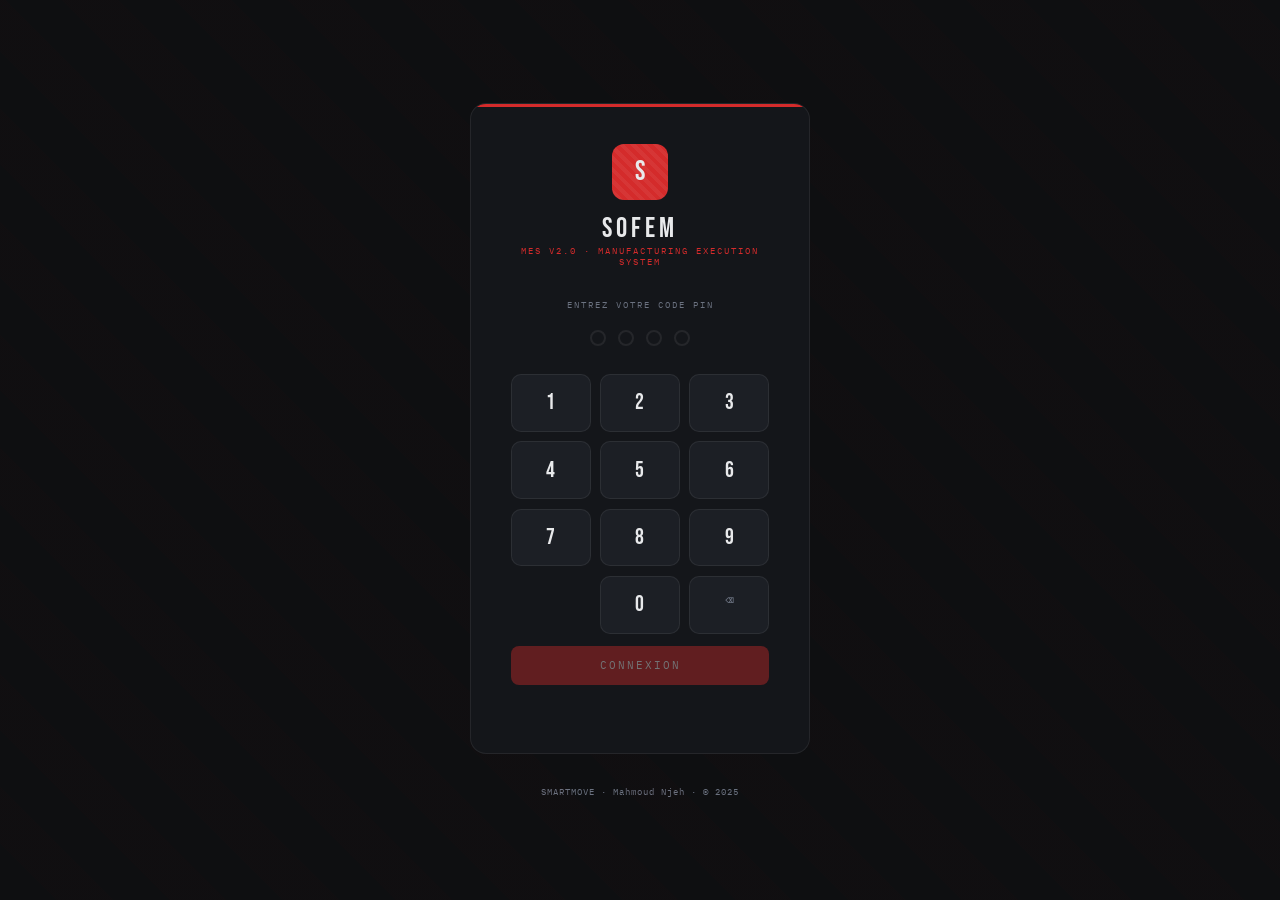
==== commit 15aab959: "Commit 01 — db: add soft delete + cancellation reason." ====
--- a/frontend/index.html
+++ b/frontend/index.html
@@ -3,1728 +3,163 @@
 <head>
 <meta charset="UTF-8">
 <meta name="viewport" content="width=device-width, initial-scale=1.0">
-<title>SOFEM MES v6.0 — Admin</title>
-<link rel="icon" href="data:image/svg+xml,<svg xmlns='http://www.w3.org/2000/svg' viewBox='0 0 32 32'><rect width='32' height='32' rx='6' fill='%23D42B2B'/><text x='16' y='22' text-anchor='middle' font-size='18' font-weight='bold' fill='white' font-family='sans-serif'>S</text></svg>">
+<title>SOFEM MES — Connexion</title>
 <link href="https://fonts.googleapis.com/css2?family=Bebas+Neue&family=IBM+Plex+Mono:wght@400;600&family=IBM+Plex+Sans:wght@300;400;500;600&display=swap" rel="stylesheet">
-<link rel="stylesheet" href="/admin/css/app.css">
+<style>
+:root{--red:#D42B2B;--bg:#0E0F11;--bg2:#14161A;--bg3:#1C1F25;--border:rgba(255,255,255,0.07);--text:#E8E9EB;--muted:#6B7280;--green:#22C55E}
+*{margin:0;padding:0;box-sizing:border-box}
+body{background:var(--bg);color:var(--text);font-family:'IBM Plex Sans',sans-serif;min-height:100vh;display:flex;align-items:center;justify-content:center;flex-direction:column;gap:2rem}
+body::before{content:'';position:fixed;inset:0;background:repeating-linear-gradient(45deg,transparent,transparent 40px,rgba(212,43,43,0.015) 40px,rgba(212,43,43,0.015) 80px);pointer-events:none}
 
+.card{background:var(--bg2);border:1px solid var(--border);border-radius:16px;padding:2.5rem;width:340px;position:relative;overflow:hidden}
+.card::before{content:'';position:absolute;top:0;left:0;right:0;height:3px;background:var(--red)}
+
+.logo{text-align:center;margin-bottom:2rem}
+.logo-icon{width:56px;height:56px;background:var(--red);border-radius:12px;margin:0 auto 0.75rem;display:flex;align-items:center;justify-content:center;font-family:'Bebas Neue',sans-serif;font-size:28px;position:relative;overflow:hidden}
+.logo-icon::before{content:'';position:absolute;inset:0;background:repeating-linear-gradient(45deg,transparent,transparent 4px,rgba(255,255,255,0.05) 4px,rgba(255,255,255,0.05) 8px)}
+.logo-name{font-family:'Bebas Neue',sans-serif;font-size:28px;letter-spacing:4px}
+.logo-sub{font-size:9px;letter-spacing:2px;color:var(--red);font-family:'IBM Plex Mono',monospace;text-transform:uppercase}
+
+.pin-label{font-family:'IBM Plex Mono',monospace;font-size:9px;letter-spacing:2px;color:var(--muted);text-transform:uppercase;text-align:center;margin-bottom:1.25rem}
+
+.pin-dots{display:flex;justify-content:center;gap:0.75rem;margin-bottom:1.75rem}
+.pin-dot{width:16px;height:16px;border-radius:50%;border:2px solid var(--border);background:transparent;transition:all .2s}
+.pin-dot.filled{background:var(--red);border-color:var(--red);transform:scale(1.1)}
+
+.numpad{display:grid;grid-template-columns:repeat(3,1fr);gap:0.6rem}
+.key{background:var(--bg3);border:1px solid var(--border);border-radius:10px;padding:0.9rem;font-family:'Bebas Neue',sans-serif;font-size:22px;color:var(--text);cursor:pointer;text-align:center;transition:all .15s;user-select:none}
+.key:hover{background:rgba(212,43,43,0.15);border-color:var(--red);color:#fff}
+.key:active{transform:scale(0.94)}
+.key.del{font-family:'IBM Plex Mono',monospace;font-size:14px;color:var(--muted)}
+.key.del:hover{color:var(--red)}
+.key.empty{background:transparent;border:none;cursor:default}
+.key.empty:hover{background:transparent;border:none}
+
+.btn-login{width:100%;background:var(--red);color:#fff;border:none;padding:0.8rem;font-family:'IBM Plex Mono',monospace;font-size:11px;letter-spacing:2px;text-transform:uppercase;cursor:pointer;border-radius:8px;margin-top:0.75rem;transition:all .15s;opacity:0.4}
+.btn-login.ready{opacity:1}
+.btn-login.ready:hover{background:#A01F1F}
+
+.error{text-align:center;color:#F87171;font-family:'IBM Plex Mono',monospace;font-size:10px;letter-spacing:1px;margin-top:0.75rem;min-height:16px;animation:shake .3s ease}
+@keyframes shake{0%,100%{transform:translateX(0)}25%{transform:translateX(-6px)}75%{transform:translateX(6px)}}
+
+.footer-txt{font-family:'IBM Plex Mono',monospace;font-size:9px;color:var(--muted);letter-spacing:1px}
+</style>
 </head>
 <body>
-<header class="topbar">
-  <div class="brand">
-    <div class="brand-logo"><img src="[data-uri]" style="width:28px;height:28px;object-fit:contain;" alt="SOFEM"></div>
-    <div><div class="brand-name">SOFEM MES</div><div class="brand-sub">Administration</div></div>
-    <span class="role-badge" id="role-badge">ADMIN</span>
+
+<div class="card">
+  <div class="logo">
+    <div class="logo-icon">S</div>
+    <div class="logo-name">SOFEM</div>
+    <div class="logo-sub">MES v2.0 · Manufacturing Execution System</div>
   </div>
-  <div class="topbar-r">
-    <div class="user-info" id="user-info">—</div>
-    <div class="clock" id="clock">—</div>
-    <button onclick="quickThemeToggle()" title="Changer thème"
-      style="background:transparent;border:1px solid var(--border);color:var(--muted);
-        font-size:14px;width:30px;height:30px;border-radius:6px;cursor:pointer;
-        margin-right:.5rem;display:flex;align-items:center;justify-content:center"
-      id="theme-toggle-btn">🌙</button>
-    <button class="btn-logout" onclick="logout()">DÉCONNEXION</button>
+
+  <div class="pin-label">Entrez votre code PIN</div>
+
+  <div class="pin-dots" id="pin-dots">
+    <div class="pin-dot" id="d0"></div>
+    <div class="pin-dot" id="d1"></div>
+    <div class="pin-dot" id="d2"></div>
+    <div class="pin-dot" id="d3"></div>
   </div>
-</header>
 
-<div class="layout">
-<nav class="sidebar">
-  <div class="nav-group">
-    <div class="nav-lbl">Principal</div>
-    <div class="nav-item active" data-p="dashboard">▣ Tableau de Bord</div>
-    <div class="nav-item" data-p="operator-dashboard">👤 Mon Espace</div>
-    <div class="nav-item" data-p="orders">📋 Ordres de Fab.</div>
-    <div class="nav-item" data-p="calendar">📅 Calendrier</div>
-    <div class="nav-item" data-p="monitor">📡 Monitoring</div>
-    <div class="nav-item" data-p="bl">🚚 Bons de Livraison</div>
+  <div class="numpad">
+    <div class="key" onclick="pressKey('1')">1</div>
+    <div class="key" onclick="pressKey('2')">2</div>
+    <div class="key" onclick="pressKey('3')">3</div>
+    <div class="key" onclick="pressKey('4')">4</div>
+    <div class="key" onclick="pressKey('5')">5</div>
+    <div class="key" onclick="pressKey('6')">6</div>
+    <div class="key" onclick="pressKey('7')">7</div>
+    <div class="key" onclick="pressKey('8')">8</div>
+    <div class="key" onclick="pressKey('9')">9</div>
+    <div class="key empty"></div>
+    <div class="key" onclick="pressKey('0')">0</div>
+    <div class="key del" onclick="deleteKey()">⌫</div>
   </div>
-  <div class="nav-group">
-    <div class="nav-lbl">Gestion</div>
-    <div class="nav-item" data-p="materials">📦 Matériaux</div>
-    <div class="nav-item" data-p="operators">👷 Opérateurs</div>
-    <div class="nav-item" data-p="products">⚙️ Produits</div>
-    <div class="nav-item" data-p="clients">🏢 Clients</div>
-  </div>
-  <div class="nav-group">
-    <div class="nav-lbl">Achats</div>
-    <div class="nav-item" data-p="da">📝 Demandes Achat</div>
-    <div class="nav-item" data-p="bc">🛒 Bons Commande</div>
-    <div class="nav-item" data-p="br">📥 Bons Réception</div>
-    <div class="nav-item" data-p="fa">💳 Factures Achat</div>
-  </div>
-  <div class="nav-group">
-    <div class="nav-lbl">Qualité</div>
-    <div class="nav-item" data-p="qualite">✅ Contrôle Qualité</div>
-    <div class="nav-item" data-p="nc">⚠️ Non-Conformités</div>
-  </div>
-  <div class="nav-group">
-    <div class="nav-lbl">Équipements</div>
-    <div class="nav-item" data-p="machines">🏭 Machines</div>
-    <div class="nav-item" data-p="maintenance">🔧 Maintenance</div>
-    <div class="nav-item" data-p="planning">📅 Planification</div>
-  </div>
-  <div class="nav-group">
-    <div class="nav-lbl">Fournisseurs</div>
-    <div class="nav-item" data-p="fournisseurs">🤝 Fournisseurs</div>
-  </div>
-  <div class="nav-group">
-    <div class="nav-lbl" style="color:#D42B2B">Analytique</div>
-    <div class="nav-item" data-p="analytics-production">📊 Production</div>
-    <div class="nav-item" data-p="analytics-achats">💰 Achats &amp; Stock</div>
-    <div class="nav-item" data-p="analytics-operateurs">👥 Opérateurs</div>
-    <div class="nav-item" data-p="analytics-qualite">🎯 Qualité</div>
-  </div>
-  <div class="nav-group" id="admin-only-nav">
-    <div class="nav-lbl">Admin</div>
-    <div class="nav-item" data-p="users">🔐 Utilisateurs</div>
-    <div class="nav-item" data-p="settings">⚙️ Paramètres</div>
-    <div class="nav-item" data-p="op-types">⚙️ Opérations</div>
-    <div class="nav-item" data-p="reports">📊 Rapports</div>
-    <div class="nav-item" data-p="activity">📜 Activité</div>
-  </div>
-  <div class="sidebar-footer">SOFEM MES v6.0<br>SMARTMOVE · 2025</div>
-</nav>
-<main class="main">
 
-<!-- CLIENTS -->
-<div class="page" id="page-clients">
-  <div class="sec-header">
-    <span class="sec-title">🏢 Clients</span>
-    <button class="btn" onclick="newClient()">+ Nouveau Client</button>
-  </div>
-  <div class="card mt">
-    <table><thead><tr>
-      <th>Code</th><th>Nom</th><th>MF</th><th>Téléphone</th><th>Email</th><th>Ville</th><th>Actions</th>
-    </tr></thead>
-    <tbody id="clients-tb"></tbody></table>
-  </div>
+  <button class="btn-login" id="btn-login" onclick="doLogin()">CONNEXION</button>
+  <div class="error" id="error-msg"></div>
 </div>
 
+<div class="footer-txt">SMARTMOVE · Mahmoud Njeh · © 2025</div>
 
-<!-- DASHBOARD -->
-<div class="page active" id="page-dashboard">
-  <div class="ph">
-    <div><div class="ph-title">TABLEAU DE <span>BORD</span></div><div class="ph-sub">// SOFEM · SFAX · ROUTE SIDI SALEM 2.5KM</div></div>
-    <button class="btn" onclick="openOFModal()">+ Nouvel OF</button>
-  </div>
-  <div class="kpi-grid">
-    <div class="kpi"><div class="kpi-lbl">Ordres Actifs</div><div class="kpi-val r" id="k-actifs">—</div><div class="kpi-det">En production</div></div>
-    <div class="kpi a"><div class="kpi-lbl">Urgents</div><div class="kpi-val a" id="k-urgents">—</div><div class="kpi-det">Priorité critique</div></div>
-    <div class="kpi g"><div class="kpi-lbl">Taux Complétion</div><div class="kpi-val g" id="k-taux">—</div><div class="kpi-det">Ce mois</div></div>
-    <div class="kpi b"><div class="kpi-lbl">Alertes Stock</div><div class="kpi-val b" id="k-stock">—</div><div class="kpi-det">Réappro. requis</div></div>
-    <div class="kpi o"><div class="kpi-lbl">En Retard</div><div class="kpi-val o" id="k-retard">—</div><div class="kpi-det">Délai dépassé</div></div>
-  </div>
-  <div class="sec">
-    <div class="sec-h">
-      <div class="sec-title">PIPELINE <span class="ac">PRODUCTION</span></div>
-      <select id="pipeline-of-select" onchange="renderDashPipeline()"
-        style="background:var(--bg3);border:1px solid var(--border);border-radius:4px;padding:3px 8px;color:var(--text);font-family:'IBM Plex Mono',monospace;font-size:9px">
-        <option value="">— Sélectionner un OF —</option>
-      </select>
-    </div>
-    <div class="pipeline" id="dash-pipeline" style="min-height:60px">
-      <div style="color:var(--muted);font-size:11px;font-family:'IBM Plex Mono',monospace">Sélectionnez un OF pour voir ses opérations</div>
-    </div>
-  </div>
-  <div class="sec">
-    <div class="sec-h"><div class="sec-title">ORDRES <span class="ac">RÉCENTS</span></div></div>
-    <div class="tw"><table>
-      <thead><tr><th>N° OF</th><th>Produit</th><th>Client</th><th>Qté</th><th>Priorité</th><th>Statut</th><th>Opérations</th><th>Échéance</th></tr></thead>
-      <tbody id="dash-ofs"><tr><td colspan="7"><div class="loading"><div class="spin"></div>CHARGEMENT...</div></td></tr></tbody>
-    </table></div>
-  </div>
-  <div style="margin-top:.75rem;padding:.75rem 1.25rem;background:var(--bg2);border:1px solid var(--border);border-radius:8px;display:flex;align-items:center;gap:.75rem">
-    <span style="font-size:10px;color:var(--muted);font-family:'IBM Plex Mono',monospace">ANALYTIQUES DÉTAILLÉES →</span>
-    <button class="fbtn" onclick="navigate('analytics-production')">📊 Production</button>
-    <button class="fbtn" onclick="navigate('analytics-achats')">💰 Achats & Stock</button>
-    <button class="fbtn" onclick="navigate('analytics-operateurs')">👥 Opérateurs</button>
-    <button class="fbtn" onclick="navigate('analytics-qualite')">🎯 Qualité</button>
-  </div>
-</div>
+<script>
+const API = window.location.origin;
+let pin = '';
 
-<!-- ORDERS -->
-<div class="page" id="page-orders">
-  <div class="ph">
-    <div><div class="ph-title">ORDRES DE <span>FABRICATION</span></div><div class="ph-sub">// GESTION COMPLÈTE</div></div>
-    <div class="ph-actions">
-      <button class="btn btn-ghost" onclick="loadOrders()">↺</button>
-      <button class="btn" onclick="openOFModal()">+ Nouvel OF</button>
-    </div>
-  </div>
-  <div class="sec">
-    <div class="fbar">
-      <button class="fbtn active" onclick="filterOF(this,'')">Tous</button>
-      <button class="fbtn" onclick="filterOF(this,'IN_PROGRESS')">En cours</button>
-      <button class="fbtn" onclick="filterOF(this,'DRAFT')">Brouillon</button>
-      <button class="fbtn" onclick="filterOF(this,'APPROVED')">Approuvé</button>
-      <button class="fbtn" onclick="filterOF(this,'COMPLETED')">Terminé</button>
-      <button class="fbtn" onclick="filterOF(this,'URGENT','p')">🔴 Urgent</button>
-      <div style="margin-left:auto;display:flex;gap:.5rem;align-items:center;flex-wrap:wrap">
-        <input id="search-of" type="text" placeholder="🔍 N° OF, produit, opérateur..." oninput="searchOF()"
-          style="background:var(--bg3);border:1px solid var(--border);border-radius:4px;padding:3px 10px;color:var(--text);font-family:'IBM Plex Mono',monospace;font-size:10px;outline:none;width:220px;transition:border-color .15s"
-          onfocus="this.style.borderColor='var(--red)'" onblur="this.style.borderColor='var(--border)'">
-        <input id="search-date" type="date" oninput="searchOF()"
-          style="background:var(--bg3);border:1px solid var(--border);border-radius:4px;padding:3px 8px;color:var(--text);font-family:'IBM Plex Mono',monospace;font-size:10px;outline:none;transition:border-color .15s"
-          onfocus="this.style.borderColor='var(--red)'" onblur="this.style.borderColor='var(--border)'">
-        <button class="fbtn" onclick="clearSearch()">✕ Reset</button>
-      </div>
-    </div>
-    <div style="padding:.4rem 1.25rem;font-family:'IBM Plex Mono',monospace;font-size:9px;color:var(--muted);border-bottom:1px solid var(--border);display:flex;justify-content:space-between;align-items:center">
-      <span id="search-count">—</span>
-      <div style="display:flex;gap:.5rem;align-items:center">
-        <span style="color:var(--muted)">Sélectionner OFs terminés pour facture groupée :</span>
-        <button class="btn btn-ghost btn-sm" style="color:var(--blue)" onclick="selectAllCompleted()">✓ Sélectionner terminés</button>
-        <button class="btn btn-sm" style="background:var(--blue)" onclick="printGroupedInvoice()">📄 Facture Groupée</button>
-      </div>
-    </div>
-    <div class="tw"><table>
-      <thead><tr><th><input type="checkbox" id="chk-all" onchange="toggleAllChk(this)"></th><th>N° OF</th><th>BL</th><th>Produit</th><th>Client</th><th>Qté</th><th>Priorité</th><th>Statut</th><th>Opérations</th><th>Chef Atelier</th><th>Échéance</th><th>Actions</th></tr></thead>
-      <tbody id="orders-tb"><tr><td colspan="12"><div class="loading"><div class="spin"></div></div></td></tr></tbody>
-    </table></div>
-  </div>
-</div>
+function pressKey(k) {
+  if (pin.length >= 4) return;
+  pin += k;
+  updateDots();
+  if (pin.length === 4) {
+    document.getElementById('btn-login').classList.add('ready');
+    setTimeout(doLogin, 300); // auto-submit on 4 digits
+  }
+}
 
-<!-- MONITOR -->
-<div class="page" id="page-monitor">
-  <div class="ph">
-    <div><div class="ph-title">MONITORING <span>PRODUCTION</span></div><div class="ph-sub">// CLIQUER SUR UNE ÉTAPE POUR AVANCER</div></div>
-    <button class="btn btn-ghost" onclick="loadMonitor()">↺ Actualiser</button>
-  </div>
-  <div style="font-family:'IBM Plex Mono',monospace;font-size:9px;color:var(--muted);padding:.25rem 0" id="mon-stats"></div>
-  <div class="sec">
-    <div class="tw"><table>
-      <thead><tr><th>N° OF / Client</th><th>Produit</th><th>Opérations & Progression</th><th>En Cours</th></tr></thead>
-      <tbody id="monitor-tb"><tr><td colspan="9"><div class="loading"><div class="spin"></div></div></td></tr></tbody>
-    </table></div>
-  </div>
-</div>
+function deleteKey() {
+  pin = pin.slice(0, -1);
+  updateDots();
+  document.getElementById('btn-login').classList.remove('ready');
+  document.getElementById('error-msg').textContent = '';
+}
 
-<!-- MATERIALS -->
-<div class="page" id="page-materials">
-  <div class="ph">
-    <div><div class="ph-title">GESTION <span>MATÉRIAUX</span></div><div class="ph-sub">// STOCK ET MOUVEMENTS</div></div>
-    <div class="ph-actions">
-      <button class="btn btn-ghost" onclick="openModal('m-mv')">+ Mouvement</button>
-      <button class="btn" onclick="openModal('m-mat')">+ Matériau</button>
-    </div>
-  </div>
-  <div class="sec">
-    <div class="tw"><table>
-      <thead><tr><th>Code</th><th>Matériau</th><th>Stock</th><th>Min.</th><th>Unité</th><th>Prix/u (DT)</th><th>Fournisseur</th><th>Niveau</th><th>Actions</th></tr></thead>
-      <tbody id="mats-tb"><tr><td colspan="8"><div class="loading"><div class="spin"></div></div></td></tr></tbody>
-    </table></div>
-  </div>
-  <div class="sec">
-    <div class="sec-h"><div class="sec-title">HISTORIQUE <span class="ac">MOUVEMENTS</span></div></div>
-    <div class="tw"><table>
-      <thead><tr><th>Date</th><th>Matériau</th><th>Type</th><th>Qté</th><th>Avant</th><th>Après</th><th>OF</th><th>Motif</th></tr></thead>
-      <tbody id="mvt-tb"><tr><td colspan="8"><div class="loading"><div class="spin"></div></div></td></tr></tbody>
-    </table></div>
-  </div>
-</div>
+function updateDots() {
+  for (let i = 0; i < 4; i++) {
+    const d = document.getElementById(`d${i}`);
+    d.classList.toggle('filled', i < pin.length);
+  }
+}
 
-<!-- OPERATORS -->
-<div class="page" id="page-operators">
-  <div class="ph">
-    <div><div class="ph-title">GESTION <span>OPÉRATEURS</span></div><div class="ph-sub">// ÉQUIPE DE PRODUCTION SOFEM</div></div>
-    <button class="btn" onclick="openModal('m-op')">+ Opérateur</button>
-  </div>
-  <div class="sec">
-    <div class="tw"><table>
-      <thead><tr><th>Avatar</th><th>Prénom</th><th>Nom</th><th>Spécialité</th><th>Rôle</th><th>Téléphone</th><th>Taux</th><th>Statut</th><th>Actions</th></tr></thead>
-      <tbody id="ops-tb"><tr><td colspan="9"><div class="loading"><div class="spin"></div></div></td></tr></tbody>
-    </table></div>
-  </div>
-</div>
+async function doLogin() {
+  if (pin.length !== 4) return;
+  const btn = document.getElementById('btn-login');
+  const err = document.getElementById('error-msg');
+  btn.textContent = '...';
+  try {
+    const r = await fetch(`${API}/api/auth/login`, {
+      method: 'POST',
+      headers: {'Content-Type': 'application/json'},
+      body: JSON.stringify({pin})
+    });
+    const data = await r.json();
+    if (!r.ok) throw new Error(data.detail || 'PIN incorrect');
 
-<!-- PRODUCTS -->
-<div class="page" id="page-products">
-  <div class="ph">
-    <div><div class="ph-title">GESTION <span>PRODUITS</span></div><div class="ph-sub">// CATALOGUE SOFEM · CODES AUTO-GÉNÉRÉS</div></div>
-    <button class="btn" onclick="openModal('m-prod')">+ Produit</button>
-  </div>
-  <div class="sec">
-    <div class="tw"><table>
-      <thead><tr><th>Code</th><th>Produit</th><th>Description</th><th>Unité</th><th>Prix Vente HT</th><th>BOM (Matériaux)</th><th></th></tr></thead>
-      <tbody id="prods-tb"><tr><td colspan="5"><div class="loading"><div class="spin"></div></div></td></tr></tbody>
-    </table></div>
-  </div>
-  <!-- BOM Editor Panel (shown inline below product row) -->
-  <div id="bom-editor-panel" style="display:none" class="sec">
-    <div class="sec-h">
-      <div class="sec-title">NOMENCLATURE <span class="ac" id="bom-prod-title"></span></div>
-      <button class="btn btn-ghost btn-sm" onclick="closeBOMEditor()">✕ Fermer</button>
-    </div>
-    <div style="display:flex;gap:.5rem;align-items:flex-end;flex-wrap:wrap;margin-bottom:.75rem">
-      <div class="fg" style="min-width:200px"><label>Matériau</label><select id="bom-mat-sel"></select></div>
-      <div class="fg" style="width:120px"><label>Qté / unité produit</label><input type="number" id="bom-qty" step="0.001" min="0.001" value="1"></div>
-      <button class="btn" onclick="addBOMLine()">+ Ajouter</button>
-    </div>
-    <div id="bom-lines-table"></div>
-  </div>
-</div>
+    // Save token and user info
+    localStorage.setItem('token', data.token);
+    localStorage.setItem('role', data.role);
+    localStorage.setItem('nom', data.nom);
+    localStorage.setItem('prenom', data.prenom);
+    localStorage.setItem('operateur_id', data.operateur_id || '');
 
-<!-- USERS (Admin only) -->
-<div class="page" id="page-users">
-  <div class="ph">
-    <div><div class="ph-title">GESTION <span>UTILISATEURS</span></div><div class="ph-sub">// ACCÈS ET RÔLES — PINS</div></div>
-    <button class="btn" onclick="openModal('m-user')">+ Utilisateur</button>
-  </div>
-  <div class="sec">
-    <div class="tw"><table>
-      <thead><tr><th>Nom</th><th>Prénom</th><th>Rôle</th><th>Opérateur lié</th><th>Statut</th><th>Actions</th></tr></thead>
-      <tbody id="users-tb"><tr><td colspan="6"><div class="loading"><div class="spin"></div></div></td></tr></tbody>
-    </table></div>
-  </div>
-</div>
+    // Small delay to ensure localStorage is written before redirect
+    await new Promise(r => setTimeout(r, 100));
 
-<!-- REPORTS -->
-<div class="page" id="page-reports">
-  <div class="ph"><div><div class="ph-title">RAPPORTS & <span>ANALYTIQUES</span></div><div class="ph-sub">// PERFORMANCE ET HISTORIQUE</div></div></div>
-  <div class="grid2">
-    <div class="sec">
-      <div class="sec-h"><div class="sec-title">PRODUCTION <span class="ac">MENSUELLE</span></div></div>
-      <div class="chart" id="rep-chart" style="height:100px"></div>
-    </div>
-    <div class="sec">
-      <div class="sec-h"><div class="sec-title">ALERTES <span class="ac">STOCK</span></div></div>
-      <div id="rep-stock"><div class="loading"><div class="spin"></div></div></div>
-    </div>
-  </div>
-  <div class="sec">
-    <div class="sec-h"><div class="sec-title">PERFORMANCE <span class="ac">OPÉRATEURS</span></div></div>
-    <div id="rep-ops"><div class="loading"><div class="spin"></div></div></div>
-  </div>
-</div>
+    // Redirect based on role
+    if (data.role === 'ADMIN' || data.role === 'MANAGER') {
+      window.location.replace('/admin');
+    } else {
+      window.location.replace('/operator');
+    }
+  } catch(e) {
+    err.textContent = e.message;
+    pin = '';
+    updateDots();
+    btn.textContent = 'CONNEXION';
+    btn.classList.remove('ready');
+    // shake animation reset
+    err.style.animation = 'none';
+    setTimeout(() => err.style.animation = '', 10);
+  }
+}
 
-<!-- BONS DE LIVRAISON -->
-<div class="page" id="page-bl">
-  <div class="ph">
-    <div><div class="ph-title">BONS DE <span>LIVRAISON</span></div><div class="ph-sub">// GÉNÉRÉS AUTOMATIQUEMENT À CHAQUE OF</div></div>
-    <button class="btn btn-ghost" onclick="loadBL()">↺ Actualiser</button>
-  </div>
-  <div class="sec">
-    <div class="tw"><table>
-      <thead><tr><th>N° BL</th><th>N° OF</th><th>Produit</th><th>Qté</th><th>Destinataire</th><th>Statut</th><th>Date Livraison</th><th>Actions</th></tr></thead>
-      <tbody id="bl-tb"><tr><td colspan="8"><div class="loading"><div class="spin"></div></div></td></tr></tbody>
-    </table></div>
-  </div>
-</div>
-
-<!-- DEMANDES D'ACHAT -->
-<div class="page" id="page-da">
-  <div class="ph">
-    <div><div class="ph-title">DEMANDES <span>D'ACHAT</span></div><div class="ph-sub">// CRÉÉES PAR LES OPÉRATEURS — VALIDÉES PAR MANAGER</div></div>
-    <button class="btn" onclick="openModal('m-da')">+ Demande</button>
-  </div>
-  <div class="sec">
-    <div class="tw"><table>
-      <thead><tr><th>N° DA</th><th>Description</th><th>Matériau</th><th>Qté</th><th>Urgence</th><th>Statut</th><th>Demandeur</th><th>Date</th><th>Actions</th></tr></thead>
-      <tbody id="da-tb"><tr><td colspan="9"><div class="loading"><div class="spin"></div></div></td></tr></tbody>
-    </table></div>
-  </div>
-</div>
-
-<!-- BONS DE COMMANDE -->
-<div class="page" id="page-bc">
-  <div class="ph">
-    <div><div class="ph-title">BONS DE <span>COMMANDE</span></div><div class="ph-sub">// COMMANDES FOURNISSEURS</div></div>
-    <button class="btn" onclick="openModal('m-bc')">+ Bon Commande</button>
-  </div>
-  <div class="sec">
-    <div class="tw"><table>
-      <thead><tr><th>N° BC</th><th>Fournisseur</th><th>Montant HT</th><th>TVA 19%</th><th>Total TTC</th><th>Statut</th><th>DA lié</th><th>Date</th><th>Actions</th></tr></thead>
-      <tbody id="bc-tb"><tr><td colspan="9"><div class="loading"><div class="spin"></div></div></td></tr></tbody>
-    </table></div>
-  </div>
-</div>
-
-<!-- BONS DE RECEPTION -->
-<div class="page" id="page-br">
-  <div class="ph">
-    <div><div class="ph-title">BONS DE <span>RÉCEPTION</span></div><div class="ph-sub">// RÉCEPTION MARCHANDISES — STOCK MIS À JOUR AUTOMATIQUEMENT</div></div>
-    <button class="btn" onclick="openModal('m-br')">+ Réception</button>
-  </div>
-  <div class="sec">
-    <div class="tw"><table>
-      <thead><tr><th>N° BR</th><th>BC LIÉ</th><th>FOURNISSEUR</th><th>STATUT</th><th>DATE RÉCEPTION</th><th>ACTION</th></tr></thead>
-      <tbody id="br-tb"><tr><td colspan="6"><div class="loading"><div class="spin"></div></div></td></tr></tbody>
-    </table></div>
-  </div>
-</div>
-
-<!-- FACTURES D'ACHAT -->
-<div class="page" id="page-fa">
-  <div class="ph">
-    <div><div class="ph-title">FACTURES <span>D'ACHAT</span></div><div class="ph-sub">// FACTURES FOURNISSEURS</div></div>
-    <button class="btn" onclick="openModal('m-fa')">+ Facture Achat</button>
-  </div>
-  <div class="sec">
-    <div class="tw"><table>
-      <thead><tr><th>N° FA</th><th>Fournisseur</th><th>BC lié</th><th>Montant HT</th><th>TVA</th><th>Total TTC</th><th>Statut</th><th>Date</th><th>Actions</th></tr></thead>
-      <tbody id="fa-tb"><tr><td colspan="9"><div class="loading"><div class="spin"></div></div></td></tr></tbody>
-    </table></div>
-  </div>
-</div>
-
-<!-- MACHINES -->
-<div class="page" id="page-machines">
-  <div class="sec-header"><span class="sec-title">🏭 Machines & Équipements</span>
-    <button class="btn" onclick="openModal('modal-machine')">+ Nouvelle Machine</button>
-  </div>
-  <div class="kpi-grid" id="machines-kpis"></div>
-  <div class="card mt"><div id="machines-table"></div></div>
-</div>
-
-<!-- MAINTENANCE -->
-<div class="page" id="page-maintenance">
-  <div class="sec-header"><span class="sec-title">🔧 Ordres de Maintenance</span>
-    <button class="btn" onclick="openModal('modal-maintenance')">+ Nouvel Ordre</button>
-  </div>
-  <div class="kpi-grid" id="maintenance-kpis"></div>
-  <div class="card mt"><div id="maintenance-table"></div></div>
-</div>
-
-<!-- PLANIFICATION -->
-<div class="page" id="page-planning">
-  <div class="sec-header"><span class="sec-title">📅 Planification Production</span>
-    <button class="btn" onclick="openPlanningModal()">+ Nouveau Créneau</button>
-  </div>
-  <div class="card mt"><div id="planning-gantt"></div></div>
-  <div class="card mt"><div id="planning-table"></div></div>
-</div>
-
-<!-- QUALITE -->
-<div class="page" id="page-qualite">
-  <div class="sec-header"><span class="sec-title">✅ Contrôle Qualité</span>
-    <button class="btn" onclick="openModal('modal-qualite')">+ Nouveau Contrôle</button>
-  </div>
-  <div class="kpi-grid" id="qualite-kpis"></div>
-  <div class="card mt"><div id="qualite-table"></div></div>
-</div>
-
-<!-- NON-CONFORMITES -->
-<div class="page" id="page-nc">
-  <div class="ph">
-    <div><div class="ph-title">NON-<span>CONFORMITÉS</span></div>
-    <div class="ph-sub">// SUIVI ET TRAITEMENT DES DÉFAUTS</div></div>
-    <button class="btn" onclick="openModal('modal-nc')">+ Nouvelle NC</button>
-  </div>
-  <div class="kpi-grid" id="nc-kpis" style="margin-bottom:1rem"></div>
-  <div class="sec"><div id="nc-table"></div></div>
-</div>
-
-<!-- FOURNISSEURS -->
-<div class="page" id="page-fournisseurs">
-  <div class="sec-header"><span class="sec-title">🤝 Fournisseurs</span>
-    <button class="btn" onclick="openModal('modal-fournisseur')">+ Nouveau Fournisseur</button>
-  </div>
-  <div class="card mt"><div id="fournisseurs-table"></div></div>
-</div>
-
-
-
-
-
-
-
-
-<!-- OPERATION TYPES -->
-<div class="page" id="page-op-types">
-  <div class="ph">
-    <div><div class="ph-title">TYPES D'<span>OPÉRATIONS</span></div>
-    <div class="ph-sub">// CATALOGUE DES OPÉRATIONS DE PRODUCTION</div></div>
-    <button class="btn" onclick="openNewOpType()">+ Nouvelle Opération</button>
-  </div>
-  <div class="sec">
-    <div class="tw"><table>
-      <thead><tr><th>Ordre</th><th>Nom</th><th>Description</th><th>Statut</th><th>Actions</th></tr></thead>
-      <tbody id="op-types-tb"><tr><td colspan="5"><div class="loading"><div class="spin"></div></div></td></tr></tbody>
-    </table></div>
-  </div>
-</div>
-
-
-
-
-
-<!-- SETTINGS -->
-<div class="page" id="page-settings">
-  <div class="ph">
-    <div>
-      <div class="ph-title">PARA<span>MÈTRES</span></div>
-      <div class="ph-sub">// CONFIGURATION SYSTÈME SOFEM MES</div>
-    </div>
-    <button class="btn" onclick="saveAllSettings()">💾 Tout Sauvegarder</button>
-  </div>
-  <div id="settings-container">
-    <div class="loading"><div class="spin"></div></div>
-  </div>
-</div>
-
-
-
-
-<!-- OPERATOR DASHBOARD -->
-<div class="page" id="page-operator-dashboard">
-  <div class="ph">
-    <div><div class="ph-title">MON <span>ESPACE</span></div><div class="ph-sub">// VUE PERSONNALISÉE OPÉRATEUR</div></div>
-    <button class="btn btn-ghost" onclick="loadOperatorDashboard()">↺ Actualiser</button>
-  </div>
-  <div id="opd-container"><div class="loading"><div class="spin"></div></div></div>
-</div>
-
-<!-- CALENDAR -->
-<div class="page" id="page-calendar">
-  <div class="ph">
-    <div><div class="ph-title">CALEN<span>DRIER</span></div><div class="ph-sub">// ORDRES DE FABRICATION PAR DATE D'ÉCHÉANCE</div></div>
-    <button class="btn btn-ghost" onclick="loadCalendar()">↺ Actualiser</button>
-  </div>
-  <div class="sec"><div id="cal-container"><div class="loading"><div class="spin"></div></div></div></div>
-</div>
-
-<!-- ACTIVITY LOG -->
-<div class="page" id="page-activity">
-  <div class="ph">
-    <div><div class="ph-title">HISTORIQUE <span>ACTIVITÉ</span></div><div class="ph-sub">// LOGS UTILISATEURS ET ACTIONS SYSTÈME</div></div>
-    <button class="btn btn-ghost" onclick="loadActivity()">↺ Actualiser</button>
-  </div>
-  <div class="sec">
-    <div class="sec-h">
-      <div class="sec-title">JOURNAL <span class="ac">D'ACTIVITÉ</span></div>
-      <button class="btn btn-ghost btn-sm" onclick="exportTable('activity-tb','activite')">⬇ CSV</button>
-    </div>
-    <div class="tw"><table>
-      <thead><tr><th>Date/Heure</th><th>Action</th><th>Utilisateur</th><th>Type</th><th>ID</th><th>Détail</th></tr></thead>
-      <tbody id="activity-tb"><tr><td colspan="6" class="loading"><div class="spin"></div></td></tr></tbody>
-    </table></div>
-  </div>
-</div>
-
-<!-- ANALYTIQUE — PRODUCTION -->
-<div class="page" id="page-analytics-production">
-  <div class="ph">
-    <div><div class="ph-title">ANALYTIQUE <span>PRODUCTION</span></div><div class="ph-sub">// OFs · DÉLAIS · COÛTS · ATELIERS</div></div>
-    <div style="display:flex;gap:.5rem"><button class="btn btn-ghost btn-sm" onclick="exportAnalyticsProduction()">⬇ CSV</button><button class="btn btn-ghost" onclick="loadAnalyticsProduction()">↺ Actualiser</button></div>
-  </div>
-  <div class="kpi-grid" id="anp-kpis"></div>
-  <div class="grid2">
-    <div class="sec">
-      <div class="sec-h"><div class="sec-title">OF <span class="ac">PAR MOIS</span></div><span style="font-size:9px;color:var(--muted);font-family:'IBM Plex Mono',monospace">12 derniers mois</span></div>
-      <div class="chart" id="anp-chart" style="height:110px"><div class="loading"><div class="spin"></div></div></div>
-    </div>
-    <div class="sec">
-      <div class="sec-h"><div class="sec-title">STATUTS <span class="ac">PRODUCTION</span></div></div>
-      <div id="anp-statuts"><div class="loading"><div class="spin"></div></div></div>
-    </div>
-  </div>
-  <div class="grid2" style="margin-top:1.25rem">
-    <div class="sec">
-      <div class="sec-h"><div class="sec-title">OFs <span class="ac">EN RETARD</span></div></div>
-      <div class="tw"><table>
-        <thead><tr><th>N° OF</th><th>Produit</th><th>Client</th><th>Statut</th><th>Retard</th></tr></thead>
-        <tbody id="anp-retards"><tr><td colspan="5" class="loading"><div class="spin"></div></td></tr></tbody>
-      </table></div>
-    </div>
-    <div class="sec">
-      <div class="sec-h"><div class="sec-title">CHARGE <span class="ac">PAR ATELIER</span></div></div>
-      <div id="anp-ateliers"><div class="loading"><div class="spin"></div></div></div>
-    </div>
-  </div>
-</div>
-
-<!-- ANALYTIQUE — ACHATS & STOCK -->
-<div class="page" id="page-analytics-achats">
-  <div class="ph">
-    <div><div class="ph-title">ANALYTIQUE <span>ACHATS & STOCK</span></div><div class="ph-sub">// MATÉRIAUX · FOURNISSEURS · FLUX ACHATS</div></div>
-    <div style="display:flex;gap:.5rem"><button class="btn btn-ghost btn-sm" onclick="exportAnalyticsAchats()">⬇ CSV</button><button class="btn btn-ghost" onclick="loadAnalyticsAchats()">↺ Actualiser</button></div>
-  </div>
-  <div class="kpi-grid" id="ana-kpis"></div>
-  <div class="grid2">
-    <div class="sec">
-      <div class="sec-h"><div class="sec-title">STOCK <span class="ac">MATÉRIAUX</span></div><span id="ana-valeur" style="font-size:9px;color:var(--accent);font-family:'IBM Plex Mono',monospace"></span></div>
-      <div id="ana-stock"><div class="loading"><div class="spin"></div></div></div>
-    </div>
-    <div style="display:flex;flex-direction:column;gap:1.25rem">
-      <div class="sec">
-        <div class="sec-h"><div class="sec-title">FLUX <span class="ac">DEMANDES ACHAT</span></div></div>
-        <div id="ana-da-statuts"><div class="loading"><div class="spin"></div></div></div>
-      </div>
-      <div class="sec">
-        <div class="sec-h"><div class="sec-title">TOP <span class="ac">FOURNISSEURS</span></div></div>
-        <div id="ana-fournisseurs"><div class="loading"><div class="spin"></div></div></div>
-      </div>
-    </div>
-  </div>
-  <div class="sec" style="margin-top:1.25rem">
-    <div class="sec-h"><div class="sec-title">MOUVEMENTS <span class="ac">STOCK RÉCENTS</span></div></div>
-    <div class="tw"><table>
-      <thead><tr><th>Type</th><th>Matériau</th><th>Quantité</th><th>Stock avant</th><th>Stock après</th><th>Motif</th><th>Date</th></tr></thead>
-      <tbody id="ana-mouvements"><tr><td colspan="7" class="loading"><div class="spin"></div></td></tr></tbody>
-    </table></div>
-  </div>
-</div>
-
-<!-- ANALYTIQUE — OPÉRATEURS -->
-<div class="page" id="page-analytics-operateurs">
-  <div class="ph">
-    <div><div class="ph-title">ANALYTIQUE <span>OPÉRATEURS</span></div><div class="ph-sub">// PERFORMANCE · HEURES · COÛTS MO</div></div>
-    <div style="display:flex;gap:.5rem"><button class="btn btn-ghost btn-sm" onclick="exportAnalyticsOperateurs()">⬇ CSV</button><button class="btn btn-ghost" onclick="loadAnalyticsOperateurs()">↺ Actualiser</button></div>
-  </div>
-  <div class="kpi-grid" id="ano-kpis"></div>
-  <div class="grid2">
-    <div class="sec" style="grid-column:1/-1">
-      <div class="sec-h"><div class="sec-title">PERFORMANCE <span class="ac">PAR OPÉRATEUR</span></div></div>
-      <div class="tw"><table>
-        <thead><tr><th>Opérateur</th><th>Rôle</th><th>Spécialité</th><th>Ops terminées</th><th>Durée totale</th><th>OFs impliqués</th><th>Taux</th></tr></thead>
-        <tbody id="ano-perf"><tr><td colspan="7" class="loading"><div class="spin"></div></td></tr></tbody>
-      </table></div>
-    </div>
-  </div>
-  <div class="grid2" style="margin-top:1.25rem">
-    <div class="sec">
-      <div class="sec-h"><div class="sec-title">RÉPARTITION <span class="ac">SPÉCIALITÉS</span></div></div>
-      <div id="ano-specialites"><div class="loading"><div class="spin"></div></div></div>
-    </div>
-    <div class="sec">
-      <div class="sec-h"><div class="sec-title">COÛT MO <span class="ac">PAR OPÉRATION</span></div></div>
-      <div id="ano-cout-ops"><div class="loading"><div class="spin"></div></div></div>
-    </div>
-  </div>
-</div>
-
-<!-- ANALYTIQUE — QUALITÉ -->
-<div class="page" id="page-analytics-qualite">
-  <div class="ph">
-    <div><div class="ph-title">ANALYTIQUE <span>QUALITÉ</span></div><div class="ph-sub">// CONFORMITÉ · NON-CONFORMITÉS · DÉFAUTS</div></div>
-    <div style="display:flex;gap:.5rem"><button class="btn btn-ghost btn-sm" onclick="exportAnalyticsQualite()">⬇ CSV</button><button class="btn btn-ghost" onclick="loadAnalyticsQualite()">↺ Actualiser</button></div>
-  </div>
-  <div class="kpi-grid" id="anq-kpis"></div>
-  <div class="grid2">
-    <div class="sec">
-      <div class="sec-h"><div class="sec-title">TAUX CONFORMITÉ <span class="ac">/ MOIS</span></div></div>
-      <div class="chart" id="anq-chart" style="height:100px"><div class="loading"><div class="spin"></div></div></div>
-    </div>
-    <div class="sec">
-      <div class="sec-h"><div class="sec-title">TYPES <span class="ac">DE DÉFAUTS</span></div></div>
-      <div id="anq-defauts"><div class="loading"><div class="spin"></div></div></div>
-    </div>
-  </div>
-  <div class="sec" style="margin-top:1.25rem">
-    <div class="sec-h"><div class="sec-title">NON-CONFORMITÉS <span class="ac">OUVERTES</span></div></div>
-    <div class="tw"><table>
-      <thead><tr><th>NC N°</th><th>OF</th><th>Produit</th><th>Type défaut</th><th>Gravité</th><th>Responsable</th><th>Âge</th><th>Action corrective</th></tr></thead>
-      <tbody id="anq-nc"><tr><td colspan="8" class="loading"><div class="spin"></div></td></tr></tbody>
-    </table></div>
-  </div>
-</div>
-
-
-</main>
-</div>
-
-
-<div class="overlay" id="m-of">
-  <div class="modal" style="max-width:700px;width:97vw;max-height:90vh;overflow-y:auto">
-    <div class="modal-h">
-      <div class="modal-title">NOUVEL ORDRE DE FABRICATION</div>
-      <button class="x" onclick="closeModal('m-of')">✕</button>
-    </div>
-    <div class="modal-b">
-      <div class="row2">
-        <div class="fg"><label>Produit *</label>
-          <select id="of-prod" onchange="onOFProductChange()"></select></div>
-        <div class="fg"><label>Quantité *</label>
-          <input type="number" id="of-qte" min="1" value="1" oninput="onOFQtyChange()"></div>
-      </div>
-      <div class="row2">
-        <div class="fg"><label>Client</label><select id="of-client"></select></div>
-        <div class="fg"><label>Chef Atelier</label><select id="of-chef"></select></div>
-      </div>
-      <div class="row2">
-        <div class="fg"><label>Priorité</label>
-          <select id="of-prio">
-            <option value="LOW">Basse</option>
-            <option value="NORMAL" selected>Normale</option>
-            <option value="HIGH">Haute</option>
-            <option value="URGENT">URGENT</option>
-          </select></div>
-        <div class="fg"><label>Atelier</label>
-          <input type="text" id="of-atelier" value="Atelier A"></div>
-        <div class="fg"><label>Date échéance *</label>
-          <input type="date" id="of-date"></div>
-      </div>
-      <div class="fg"><label>Plan N°</label>
-        <input type="text" id="of-plan" placeholder="Référence plan / dessin"></div>
-      <div style="margin-top:.75rem">
-        <div style="display:flex;align-items:center;gap:.5rem;margin-bottom:.4rem">
-          <span style="font-family:'IBM Plex Mono',monospace;font-size:9px;color:var(--muted);text-transform:uppercase;letter-spacing:1px">Opérations de Production</span>
-          <button class="btn" style="font-size:9px;padding:2px 8px" onclick="addOFOperation()">+ Ajouter</button>
-        </div>
-        <div id="of-ops-list"></div>
-      </div>
-      <div style="margin-top:.75rem">
-        <div style="font-family:'IBM Plex Mono',monospace;font-size:9px;color:var(--muted);text-transform:uppercase;letter-spacing:1px;margin-bottom:.4rem">
-          Matériaux BOM
-          <span id="bom-stock-warn" style="margin-left:.5rem;font-size:9px"></span>
-        </div>
-        <div id="of-bom-preview"><span style="color:var(--muted);font-size:11px">— Sélectionnez un produit —</span></div>
-      </div>
-      <div style="margin-top:.6rem;background:var(--bg3);border:1px solid var(--border);border-radius:6px;padding:.6rem">
-        <div style="font-family:'IBM Plex Mono',monospace;font-size:9px;color:var(--muted);text-transform:uppercase;letter-spacing:1px;margin-bottom:.4rem">Sous-Traitance (optionnel)</div>
-        <div class="row2">
-          <div class="fg"><label>Sous-traitant</label><input type="text" id="of-st-nom"></div>
-          <div class="fg"><label>Opération</label><input type="text" id="of-st-op"></div>
-          <div class="fg"><label>Coût (TND)</label><input type="number" id="of-st-cout" value="0" step="0.001"></div>
-        </div>
-      </div>
-      <div class="fg" style="margin-top:.5rem"><label>Notes</label>
-        <textarea id="of-notes" rows="2"></textarea></div>
-    </div>
-    <div class="modal-f">
-      <button class="btn btn-ghost" onclick="closeModal('m-of')">Annuler</button>
-      <button class="btn" onclick="createOF()">Créer OF + BL</button>
-    </div>
-  </div>
-</div>
-</div>
-
-<div class="overlay" id="m-client">
-  <div class="modal">
-    <div class="modal-h"><div class="modal-title">CLIENT</div>
-      <button class="x" onclick="closeModal('m-client')">✕</button></div>
-    <div class="modal-b">
-      <input type="hidden" id="client-edit-id">
-      <div class="row2">
-        <div class="fg"><label>Nom *</label><input type="text" id="client-nom"></div>
-        <div class="fg"><label>Matricule Fiscal</label><input type="text" id="client-mf" placeholder="MF..."></div>
-      </div>
-      <div class="row2">
-        <div class="fg"><label>Téléphone</label><input type="text" id="client-tel"></div>
-        <div class="fg"><label>Email</label><input type="email" id="client-email"></div>
-        <div class="fg"><label>Ville</label><input type="text" id="client-ville" value="Sfax"></div>
-      </div>
-      <div class="fg"><label>Adresse</label><textarea id="client-adresse" rows="2"></textarea></div>
-      <div class="fg"><label>Notes</label><textarea id="client-notes" rows="2"></textarea></div>
-    </div>
-    <div class="modal-f">
-      <button class="btn btn-ghost" onclick="closeModal('m-client')">Annuler</button>
-      <button class="btn" onclick="saveClient()">Enregistrer</button>
-    </div>
-  </div>
-</div>
-</div>
-
-<div class="overlay" id="m-op">
-  <div class="modal">
-    <div class="modal-h"><div class="modal-title">OPÉRATEUR</div>
-      <button class="x" onclick="closeModal('m-op')">✕</button></div>
-    <div class="modal-b">
-      <input type="hidden" id="op-edit-id">
-      <div class="row2">
-        <div class="fg"><label>Prénom *</label><input type="text" id="op-prenom"></div>
-        <div class="fg"><label>Nom *</label><input type="text" id="op-nom"></div>
-      </div>
-      <div class="fg"><label>Spécialité</label>
-        <input type="text" id="op-spec" placeholder="Ex: Ponçage, Fraisage, AutoCAD..."></div>
-      <div class="fg"><label>Rôle</label>
-        <select id="op-role" style="background:var(--bg3);border:1px solid var(--border);border-radius:4px;padding:6px 8px;color:var(--text);width:100%">
-          <option value="OPERATEUR">Opérateur</option>
-          <option value="CHEF_ATELIER">Chef d'Atelier</option>
-          <option value="TECHNICIEN">Technicien</option>
-          <option value="RESPONSABLE">Responsable</option>
-        </select></div>
-      <div class="row2">
-        <div class="fg"><label>Téléphone</label><input type="text" id="op-tel"></div>
-        <div class="fg"><label>Email</label><input type="email" id="op-email"></div>
-      </div>
-      <div class="fg"><label>Type Taux</label>
-        <select id="op-taux-type" onchange="onTauxTypeChange()">
-          <option value="HORAIRE">Taux Horaire</option>
-          <option value="PIECE">Taux à la Pièce</option>
-          <option value="BOTH">Les Deux</option>
-        </select></div>
-      <div id="taux-h-row" class="fg"><label>Taux Horaire (TND/h)</label>
-        <input type="number" id="op-taux-h" value="0" min="0" step="0.001"></div>
-      <div id="taux-p-row" class="fg" style="display:none"><label>Taux Pièce (TND/pcs)</label>
-        <input type="number" id="op-taux-p" value="0" min="0" step="0.001"></div>
-    </div>
-    <div class="modal-f">
-      <button class="btn btn-ghost" onclick="closeModal('m-op')">Annuler</button>
-      <button class="btn" onclick="saveOperateur()">Enregistrer</button>
-    </div>
-  </div>
-</div>
-</div>
-
-<div class="overlay" id="m-op-edit">
-  <div class="modal">
-    <div class="modal-h"><div class="modal-title">MODIFIER OPÉRATEUR</div><button class="x" onclick="closeModal('m-op-edit')">✕</button></div>
-    <div class="modal-b">
-      <input type="hidden" id="op-edit-id">
-      <div class="row2"><div class="fg"><label>Prénom *</label><input type="text" id="op-edit-prenom"></div><div class="fg"><label>Nom *</label><input type="text" id="op-edit-nom"></div></div>
-      <div class="fg"><label>Spécialité *</label><select id="op-edit-spec"><option>AutoCAD</option><option>Découpage</option><option>Pliage</option><option>Soudage</option><option>Ponçage</option></select></div>
-      <div class="row2"><div class="fg"><label>Téléphone</label><input type="text" id="op-edit-tel"></div><div class="fg"><label>Email</label><input type="email" id="op-edit-email"></div></div>
-      <div class="fg"><label>Statut</label><select id="op-edit-actif"><option value="1">Actif</option><option value="0">Inactif</option></select></div>
-    </div>
-    <div class="modal-f"><button class="btn btn-ghost" onclick="closeModal('m-op-edit')">Annuler</button><button class="btn" onclick="updateOperateur()">Enregistrer</button></div>
-  </div>
-</div>
-</div>
-
-<div class="overlay" id="m-da">
-  <div class="modal">
-    <div class="modal-h"><div class="modal-title">NOUVELLE DEMANDE D'ACHAT</div><button class="x" onclick="closeModal('m-da')">✕</button></div>
-    <div class="modal-b">
-      <div class="fg"><label>Description *</label>
-        <input type="text" id="da-desc" placeholder="Ex: Acier Rond 40 10m"></div>
-      <div class="row2">
-        <div class="fg"><label>Matériau lié</label>
-          <select id="da-mat"><option value="">— Aucun —</option></select></div>
-        <div class="fg"><label>OF lié</label>
-          <select id="da-of"><option value="">— Aucun —</option></select></div>
-      </div>
-      <div class="fg"><label>Objet (pour BA PDF)</label>
-        <textarea id="da-objet" rows="2" placeholder="Détail de la demande — apparaît sur le BA PDF"></textarea></div>
-      <div class="row2">
-        <div class="fg"><label>Quantité *</label>
-          <input type="number" id="da-qte" min="0.01" step="0.01" value="1"></div>
-        <div class="fg"><label>Unité</label>
-          <input type="text" id="da-unite" value="pcs"></div>
-      </div>
-      <div class="row2">
-        <div class="fg"><label>Urgence</label>
-          <select id="da-urgence"><option value="NORMAL">Normal</option><option value="URGENT">URGENT</option></select></div>
-        <div class="fg"><label>Demandeur</label>
-          <select id="da-demandeur"><option value="">— Aucun —</option></select></div>
-      </div>
-      <div class="fg"><label>Notes</label><textarea id="da-notes" rows="2"></textarea></div>
-    </div>
-    <div class="modal-f"><button class="btn btn-ghost" onclick="closeModal('m-da')">Annuler</button><button class="btn" onclick="saveDA()">Créer</button></div>
-  </div>
-</div>
-</div>
-
-<div class="overlay" id="m-bc">
-  <div class="modal" style="width:560px">
-    <div class="modal-h"><div class="modal-title">NOUVEAU BON DE COMMANDE</div><button class="x" onclick="closeModal('m-bc')">✕</button></div>
-    <div class="modal-b">
-      <div class="fg"><label>Fournisseur *</label><select id="bc-four"><option value="">— Sélectionner fournisseur —</option></select></div>
-      <div class="fg"><label>DA lié (optionnel)</label><select id="bc-da"><option value="">— Aucun —</option></select></div>
-      <div class="fg"><label>Notes</label><textarea id="bc-notes" rows="1"></textarea></div>
-      <div style="border-top:1px solid var(--border);padding-top:.75rem">
-        <div style="display:flex;justify-content:space-between;align-items:center;margin-bottom:.5rem">
-          <div class="sec-title">LIGNES</div>
-          <button class="btn btn-ghost btn-sm" onclick="addBCLine()">+ Ligne</button>
-        </div>
-        <div id="bc-lines"></div>
-      </div>
-    </div>
-    <div class="modal-f"><button class="btn btn-ghost" onclick="closeModal('m-bc')">Annuler</button><button class="btn" onclick="saveBC()">Créer BC</button></div>
-  </div>
-</div>
-</div>
-
-<div class="overlay" id="m-br">
-  <div class="modal" style="width:540px">
-    <div class="modal-h"><div class="modal-title">NOUVEAU BON DE RÉCEPTION</div><button class="x" onclick="closeModal('m-br')">✕</button></div>
-    <div class="modal-b">
-      <div class="fg"><label>Bon de Commande *</label><select id="br-bc" onchange="loadBCLines()"><option value="">— Sélectionner BC —</option></select></div>
-      <div class="fg"><label>Date de Réception *</label><input type="date" id="br-date"></div>
-      <div class="fg"><label>Statut</label><select id="br-statut"><option value="COMPLET">Complet</option><option value="PARTIEL">Partiel</option></select></div>
-      <div id="br-lines" style="border-top:1px solid var(--border);padding-top:.75rem;margin-top:.5rem"></div>
-      <div class="fg"><label>Notes</label><textarea id="br-notes" rows="1"></textarea></div>
-    </div>
-    <div class="modal-f"><button class="btn btn-ghost" onclick="closeModal('m-br')">Annuler</button><button class="btn btn-green" onclick="saveBR()">Créer BR + Mettre à jour stock</button></div>
-  </div>
-</div>
-</div>
-
-<div class="overlay" id="m-fa">
-  <div class="modal">
-    <div class="modal-h"><div class="modal-title">NOUVELLE FACTURE D'ACHAT</div><button class="x" onclick="closeModal('m-fa')">✕</button></div>
-    <div class="modal-b">
-      <div class="fg"><label>Bon de Commande *</label><select id="fa-bc"><option value="">— Sélectionner BC —</option></select></div>
-      <div class="fg"><label>Fournisseur *</label><input type="text" id="fa-four"></div>
-      <div class="fg"><label>Date Facture *</label><input type="date" id="fa-date"></div>
-      <div class="fg"><label>Notes</label><textarea id="fa-notes" rows="1"></textarea></div>
-    </div>
-    <div class="modal-f"><button class="btn btn-ghost" onclick="closeModal('m-fa')">Annuler</button><button class="btn" onclick="saveFA()">Créer</button></div>
-  </div>
-</div>
-</div>
-
-<div class="overlay" id="m-mv">
-  <div class="modal">
-    <div class="modal-h"><div class="modal-title">MOUVEMENT DE STOCK</div><button class="x" onclick="closeModal('m-mv')">✕</button></div>
-    <div class="modal-b">
-      <div class="fg"><label>Matériau *</label><select id="mv-mat"></select></div>
-      <div class="row2">
-        <div class="fg"><label>Type *</label><select id="mv-type"><option value="ENTREE">Entrée</option><option value="SORTIE">Sortie</option><option value="AJUSTEMENT">Ajustement</option></select></div>
-        <div class="fg"><label>Quantité *</label><input type="number" id="mv-qte" step="0.01" min="0.01" value="1"></div>
-      </div>
-      <div class="fg"><label>Motif</label><input type="text" id="mv-motif"></div>
-    </div>
-    <div class="modal-f"><button class="btn btn-ghost" onclick="closeModal('m-mv')">Annuler</button><button class="btn btn-green" onclick="saveMouvement()">Enregistrer</button></div>
-  </div>
-</div>
-</div>
-
-<div class="overlay" id="m-mat">
-  <div class="modal">
-    <div class="modal-h"><div class="modal-title">NOUVEAU MATÉRIAU</div><button class="x" onclick="closeModal('m-mat')">✕</button></div>
-    <div class="modal-b">
-      <div style="background:var(--bg3);border:1px solid var(--border);border-radius:6px;padding:.5rem .75rem;margin-bottom:.5rem">
-        <span style="font-family:'IBM Plex Mono',monospace;font-size:9px;color:var(--muted);text-transform:uppercase;letter-spacing:1px">Code Auto-Généré</span>
-        <div id="mat-code-preview" style="font-family:'IBM Plex Mono',monospace;font-size:14px;color:var(--red);font-weight:600;margin-top:2px">MAT-XXX</div>
-      </div>
-      <div class="fg"><label>Nom *</label><input type="text" id="mat-nom" placeholder="Ex: Tole Acier S235 3mm"></div>
-      <div class="row2">
-        <div class="fg"><label>Unité *</label><input type="text" id="mat-unite" value="pcs"></div>
-        <div class="fg"><label>Prix Unitaire (DT)</label><input type="number" id="mat-prix" step="0.001" value="0"></div>
-      </div>
-      <div class="row2">
-        <div class="fg"><label>Stock actuel</label><input type="number" id="mat-stock" value="0" step="0.01"></div>
-        <div class="fg"><label>Stock minimum</label><input type="number" id="mat-min" value="0" step="0.01"></div>
-      </div>
-      <div class="fg"><label>Fournisseur</label>
-        <select id="mat-fourn-sel" style="background:var(--bg3);border:1px solid var(--border);border-radius:4px;padding:6px 8px;color:var(--text);font-size:12px;width:100%">
-          <option value="">— Aucun —</option>
-        </select>
-      </div>
-    </div>
-    <div class="modal-f"><button class="btn btn-ghost" onclick="closeModal('m-mat')">Annuler</button><button class="btn" onclick="saveMateriau()">Créer</button></div>
-  </div>
-</div>
-</div>
-
-<div class="overlay" id="m-prod">
-  <div class="modal">
-    <div class="modal-h"><div class="modal-title">NOUVEAU PRODUIT</div>
-      <button class="x" onclick="closeModal('m-prod')">✕</button></div>
-    <div class="modal-b">
-      <div class="fg" style="background:var(--bg3);border:1px solid var(--border);border-radius:6px;padding:.5rem .75rem;margin-bottom:.5rem">
-        <span style="font-family:'IBM Plex Mono',monospace;font-size:9px;color:var(--muted);text-transform:uppercase;letter-spacing:1px">Code Auto-Généré</span>
-        <div id="prod-code-preview" style="font-family:'IBM Plex Mono',monospace;font-size:14px;color:var(--red);font-weight:600;margin-top:2px">SOFEM-XXX</div>
-      </div>
-      <div class="fg"><label>Nom *</label><input type="text" id="prod-nom"></div>
-      <div class="row2">
-        <div class="fg"><label>Unité</label><input type="text" id="prod-unite" value="pcs"></div>
-        <div class="fg"><label>Prix Vente HT (DT/unité)</label><input type="number" id="prod-prix" step="0.001" value="0" placeholder="Ex: 85.000"></div>
-      </div>
-      <div class="fg"><label>Description</label><textarea id="prod-desc" rows="2"></textarea></div>
-    </div>
-    <div class="modal-f">
-      <button class="btn btn-ghost" onclick="closeModal('m-prod')">Annuler</button>
-      <button class="btn" onclick="saveProduit()">Créer</button>
-    </div>
-  </div>
-</div>
-</div>
-
-<div class="overlay" id="m-bl-livrer">
-  <div class="modal">
-    <div class="modal-h"><div class="modal-title">📦 MARQUER COMME LIVRÉ</div><button class="x" onclick="closeModal('m-bl-livrer')">✕</button></div>
-    <div class="modal-b">
-      <input type="hidden" id="bl-livrer-id">
-      <div style="background:var(--bg3);border:1px solid var(--border);border-radius:6px;padding:.6rem .75rem;margin-bottom:.75rem">
-        <div style="font-family:'IBM Plex Mono',monospace;font-size:9px;color:var(--muted);text-transform:uppercase;letter-spacing:1px">Bon de Livraison</div>
-        <div id="bl-livrer-num" style="font-family:'IBM Plex Mono',monospace;font-size:14px;color:var(--red);font-weight:600;margin-top:2px">—</div>
-      </div>
-      <div class="fg"><label>Destinataire *</label><input type="text" id="bl-dest" placeholder="Nom du client / destinataire"></div>
-      <div class="fg"><label>Adresse de livraison *</label><textarea id="bl-adresse" rows="2" placeholder="Adresse complète"></textarea></div>
-      <div class="fg"><label>Date de livraison *</label><input type="date" id="bl-date-liv"></div>
-      <div class="fg"><label>Notes</label><textarea id="bl-liv-notes" rows="2"></textarea></div>
-      <div style="background:rgba(212,43,43,0.08);border:1px solid rgba(212,43,43,0.25);border-radius:6px;padding:.6rem .75rem;font-size:11px;color:var(--muted)">
-        ⚠️ Cette action va <strong style="color:var(--text)">clôturer l'OF associé</strong> et générer le PDF de livraison.
-      </div>
-    </div>
-    <div class="modal-f">
-      <button class="btn btn-ghost" onclick="closeModal('m-bl-livrer')">Annuler</button>
-      <button class="btn" style="background:var(--green)" onclick="confirmLivraison()">✓ Confirmer Livraison + PDF</button>
-    </div>
-  </div>
-</div>
-</div>
-
-<div class="overlay" id="m-user">
-  <div class="modal">
-    <div class="modal-h"><div class="modal-title">NOUVEL UTILISATEUR</div><button class="x" onclick="closeModal('m-user')">✕</button></div>
-    <div class="modal-b">
-      <div class="row2"><div class="fg"><label>Prénom *</label><input type="text" id="usr-prenom"></div><div class="fg"><label>Nom *</label><input type="text" id="usr-nom"></div></div>
-      <div class="row2">
-        <div class="fg"><label>Rôle *</label><select id="usr-role"><option value="ADMIN">Admin</option><option value="MANAGER">Manager</option><option value="OPERATOR" selected>Opérateur</option></select></div>
-        <div class="fg"><label>PIN * (4 chiffres)</label><input type="password" id="usr-pin" maxlength="4" placeholder="••••"></div>
-      </div>
-      <div class="fg"><label>Opérateur lié (si rôle Opérateur)</label><select id="usr-op"><option value="">— Aucun —</option></select></div>
-    </div>
-    <div class="modal-f"><button class="btn btn-ghost" onclick="closeModal('m-user')">Annuler</button><button class="btn" onclick="saveUser()">Créer</button></div>
-  </div>
-</div>
-</div>
-
-<div class="overlay" id="m-bom">
-  <div class="modal" style="max-width:540px;width:96vw">
-    <div class="modal-h">
-      <div class="modal-title">BOM — <span id="bom-prod-title" style="color:var(--red)"></span></div>
-      <button class="x" onclick="closeModal('m-bom')">✕</button>
-    </div>
-    <div class="modal-b">
-      <table style="width:100%">
-        <thead><tr><th>Matériau</th><th>Qté/unité produit</th><th>Unité</th><th></th></tr></thead>
-        <tbody id="bom-lines-body"></tbody>
-      </table>
-      <div style="display:flex;gap:.5rem;margin-top:.75rem;align-items:center">
-        <select id="bom-add-mat" style="flex:1;background:var(--bg3);border:1px solid var(--border);border-radius:4px;padding:4px 8px;color:var(--text);font-size:11px"></select>
-        <button class="btn" style="white-space:nowrap" onclick="bomAddLine()">+ Ajouter</button>
-      </div>
-      <div style="margin-top:.4rem;font-size:10px;font-family:'IBM Plex Mono',monospace;color:var(--muted)">
-        Quantités <strong style="color:var(--text)">par unité produite</strong> — multipliées par la qté OF.
-      </div>
-    </div>
-    <div class="modal-f">
-      <button class="btn btn-ghost" onclick="closeModal('m-bom')">Annuler</button>
-      <button class="btn" onclick="saveBOM()">💾 Sauvegarder BOM</button>
-    </div>
-  </div>
-</div>
-</div>
-
-<!-- STOCK WARNING MODAL -->
-<div class="overlay" id="m-stock-warning">
-  <div class="modal" style="max-width:520px">
-    <div class="modal-h">
-      <div class="modal-title" style="color:var(--red)">⚠️ STOCK INSUFFISANT</div>
-      <button class="x" onclick="closeModal('m-stock-warning')">✕</button>
-    </div>
-    <div class="modal-b">
-      <div style="font-size:12px;color:var(--muted);margin-bottom:.75rem">
-        La production est <strong style="color:var(--red)">bloquée</strong> — matériaux manquants :
-      </div>
-      <div id="stock-warning-list"></div>
-      <div id="stock-das-created" style="margin-top:.75rem;display:none">
-        <div style="font-family:'IBM Plex Mono',monospace;font-size:9px;color:var(--green);text-transform:uppercase;letter-spacing:1px;margin-bottom:.4rem">✓ Demandes Achat auto-créées</div>
-        <div id="stock-das-list"></div>
-      </div>
-      <div style="margin-top:.75rem;background:rgba(212,43,43,0.08);border:1px solid rgba(212,43,43,0.2);border-radius:6px;padding:.6rem;font-size:11px;color:var(--muted)">
-        Les DAs ont été créées. Une fois les matériaux réceptionnés et le stock mis à jour, vous pourrez démarrer la production.
-      </div>
-    </div>
-    <div class="modal-f">
-      <button class="btn" onclick="closeModal('m-stock-warning')">Compris</button>
-    </div>
-  </div>
-</div>
-</div>
-
-<!-- BL EDIT MODAL -->
-<div class="overlay" id="m-bl-edit">
-  <div class="modal" style="max-width:500px">
-    <div class="modal-h">
-      <div class="modal-title">MODIFIER BL — <span id="bl-edit-num" style="color:var(--red)"></span></div>
-      <button class="x" onclick="closeModal('m-bl-edit')">✕</button>
-    </div>
-    <div class="modal-b">
-      <input type="hidden" id="bl-edit-id">
-      <div class="fg"><label>Destinataire</label><input type="text" id="bl-edit-dest"></div>
-      <div class="fg"><label>Adresse</label><textarea id="bl-edit-adresse" rows="2"></textarea></div>
-      <div class="fg"><label>Notes</label><textarea id="bl-edit-notes" rows="2"></textarea></div>
-      <div style="margin-top:.75rem">
-        <div style="font-family:'IBM Plex Mono',monospace;font-size:9px;color:var(--muted);text-transform:uppercase;letter-spacing:1px;margin-bottom:.4rem">Historique des versions</div>
-        <div id="bl-version-history" style="max-height:150px;overflow-y:auto"></div>
-      </div>
-    </div>
-    <div class="modal-f">
-      <button class="btn btn-ghost" onclick="closeModal('m-bl-edit')">Annuler</button>
-      <button class="btn" onclick="saveBLEdit()">💾 Enregistrer</button>
-    </div>
-  </div>
-</div>
-</div>
-
-<!-- BL NOT READY MODAL -->
-<div class="overlay" id="m-bl-notready">
-  <div class="modal" style="max-width:420px">
-    <div class="modal-h">
-      <div class="modal-title" style="color:var(--accent)">⚠️ OF NON TERMINÉ</div>
-      <button class="x" onclick="closeModal('m-bl-notready')">✕</button>
-    </div>
-    <div class="modal-b">
-      <div style="font-size:12px;margin-bottom:.5rem">Impossible de marquer ce BL comme livré.</div>
-      <div style="font-size:11px;color:var(--muted)">L'ordre de fabrication associé doit être <strong style="color:var(--green)">TERMINÉ</strong> avant de pouvoir effectuer la livraison.</div>
-      <div id="bl-notready-statut" style="margin-top:.75rem;font-family:'IBM Plex Mono',monospace;font-size:10px;color:var(--accent)"></div>
-    </div>
-    <div class="modal-f">
-      <button class="btn" onclick="closeModal('m-bl-notready')">OK</button>
-    </div>
-  </div>
-</div>
-</div>
-
-<!-- OPERATION TYPE MODAL -->
-<div class="overlay" id="m-op-type">
-  <div class="modal" style="max-width:420px">
-    <div class="modal-h">
-      <div class="modal-title">NOUVELLE OPÉRATION</div>
-      <button class="x" onclick="closeModal('m-op-type')">✕</button>
-    </div>
-    <div class="modal-b">
-      <input type="hidden" id="opt-edit-id">
-      <div class="fg"><label>Nom *</label>
-        <input type="text" id="opt-nom" placeholder="Ex: Fraisage, Tournage..."></div>
-      <div class="fg"><label>Description</label>
-        <input type="text" id="opt-desc" placeholder="Description courte"></div>
-      <div class="fg"><label>Ordre d'affichage</label>
-        <input type="number" id="opt-ordre" value="0" min="0"></div>
-    </div>
-    <div class="modal-f">
-      <button class="btn btn-ghost" onclick="closeModal('m-op-type')">Annuler</button>
-      <button class="btn" onclick="saveOpType()">Enregistrer</button>
-    </div>
-  </div>
-</div>
-</div>
-
-<!-- PRODUIT EDIT MODAL -->
-<div class="overlay" id="m-prod-edit">
-  <div class="modal" style="max-width:420px">
-    <div class="modal-h">
-      <div class="modal-title">MODIFIER PRODUIT</div>
-      <button class="x" onclick="closeModal('m-prod-edit')">✕</button>
-    </div>
-    <div class="modal-b">
-      <input type="hidden" id="prod-edit-id">
-      <div class="fg"><label>Nom *</label>
-        <input type="text" id="prod-edit-nom"></div>
-      <div class="row2">
-        <div class="fg"><label>Unité</label>
-          <input type="text" id="prod-edit-unite" value="pcs"></div>
-        <div class="fg"><label>Prix Vente HT (DT/unité)</label>
-          <input type="number" id="prod-edit-prix" step="0.001" value="0"></div>
-      </div>
-      <div class="fg"><label>Description</label>
-        <textarea id="prod-edit-desc" rows="2"></textarea></div>
-    </div>
-    <div class="modal-f">
-      <button class="btn btn-ghost" onclick="closeModal('m-prod-edit')">Annuler</button>
-      <button class="btn" onclick="saveEditProduit()">💾 Enregistrer</button>
-    </div>
-  </div>
-</div>
-</div>
-
-<!-- MATERIAU EDIT MODAL -->
-<div class="overlay" id="m-mat-edit">
-  <div class="modal" style="max-width:420px">
-    <div class="modal-h">
-      <div class="modal-title">MODIFIER MATÉRIAU</div>
-      <button class="x" onclick="closeModal('m-mat-edit')">✕</button>
-    </div>
-    <div class="modal-b">
-      <input type="hidden" id="mat-edit-id">
-      <div class="fg"><label>Nom *</label>
-        <input type="text" id="mat-edit-nom"></div>
-      <div class="row2">
-        <div class="fg"><label>Unité</label>
-          <input type="text" id="mat-edit-unite"></div>
-        <div class="fg"><label>Stock Minimum</label>
-          <input type="number" id="mat-edit-min" step="0.001" value="0"></div>
-      </div>
-      <div class="fg"><label>Prix Unitaire (DT)</label>
-        <input type="number" id="mat-edit-prix" step="0.001" value="0"></div>
-      <div class="fg"><label>Fournisseur</label>
-        <select id="mat-edit-four-sel" style="background:var(--bg3);border:1px solid var(--border);border-radius:4px;padding:6px 8px;color:var(--text);font-size:12px;width:100%">
-          <option value="">— Aucun —</option>
-        </select>
-      </div>
-    </div>
-    <div class="modal-f">
-      <button class="btn btn-ghost" onclick="closeModal('m-mat-edit')">Annuler</button>
-      <button class="btn" onclick="saveEditMateriau()">💾 Enregistrer</button>
-    </div>
-  </div>
-</div>
-</div>
-
-<div class="overlay" id="m-of-dup">
-  <div class="modal" style="max-width:520px">
-    <div class="modal-h">
-      <div class="modal-title">DUPLIQUER OF — <span id="dup-src-num" style="color:var(--red)"></span></div>
-      <button class="x" onclick="closeModal('m-of-dup')">✕</button>
-    </div>
-    <div class="modal-b">
-      <input type="hidden" id="dup-src-id">
-
-      <div id="dup-summary" style="background:var(--bg3);border:1px solid var(--border);border-radius:6px;padding:.75rem;margin-bottom:1rem;font-size:11px;color:var(--muted)"></div>
-
-      <div class="row2">
-        <div class="fg"><label>Quantité *</label>
-          <input type="number" id="dup-qte" min="1" value="1"></div>
-        <div class="fg"><label>Priorité</label>
-          <select id="dup-prio">
-            <option value="NORMAL">Normal</option>
-            <option value="HIGH">Haute</option>
-            <option value="URGENT">Urgent</option>
-            <option value="LOW">Basse</option>
-          </select></div>
-      </div>
-
-      <div class="fg"><label>Date Échéance *</label>
-        <input type="date" id="dup-date"></div>
-
-      <div class="fg"><label>Client</label>
-        <select id="dup-client"></select></div>
-
-      <div class="fg"><label>Chef Atelier</label>
-        <select id="dup-chef"></select></div>
-
-      <div class="fg"><label>Plan N°</label>
-        <input type="text" id="dup-plan" placeholder="Numéro de plan (optionnel)"></div>
-
-      <div class="fg"><label>Notes</label>
-        <textarea id="dup-notes" rows="2" placeholder="Notes spécifiques à ce nouvel OF..."></textarea></div>
-    </div>
-    <div class="modal-f">
-      <button class="btn btn-ghost" onclick="closeModal('m-of-dup')">Annuler</button>
-      <button class="btn" onclick="confirmDuplicateOF()">⎘ Créer la copie</button>
-    </div>
-  </div>
-</div>
-</div>
-
-<div class="overlay" id="m-br-confirm">
-  <div class="modal" style="max-width:500px">
-    <div class="modal-h">
-      <div class="modal-title">CONFIRMER RÉCEPTION — <span id="br-confirm-num" style="color:var(--red)"></span></div>
-      <button class="x" onclick="closeModal('m-br-confirm')">✕</button>
-    </div>
-    <div class="modal-b">
-      <input type="hidden" id="br-confirm-id">
-
-      <!-- Material info -->
-      <div id="br-confirm-info" style="background:var(--bg3);border:1px solid var(--border);border-radius:6px;padding:.75rem;margin-bottom:1rem;font-size:11px;color:var(--muted)"></div>
-
-      <div class="row2">
-        <div class="fg">
-          <label>Quantité commandée</label>
-          <input type="number" id="br-confirm-qte-cmd" disabled
-            style="opacity:.5;background:var(--bg3);border:1px solid var(--border);border-radius:4px;padding:6px 8px;color:var(--text);font-family:'IBM Plex Mono',monospace">
-        </div>
-        <div class="fg">
-          <label>Quantité reçue *</label>
-          <input type="number" id="br-confirm-qte-recue" min="0.001" step="0.001"
-            style="background:var(--bg3);border:1px solid var(--green);border-radius:4px;padding:6px 8px;color:var(--text);font-family:'IBM Plex Mono',monospace;font-weight:600">
-        </div>
-      </div>
-
-      <div class="row2">
-        <div class="fg">
-          <label>Prix unitaire HT (DT)</label>
-          <input type="number" id="br-confirm-prix" min="0" step="0.001" value="0"
-            oninput="updateBRTotal()"
-            style="background:var(--bg3);border:1px solid var(--border);border-radius:4px;padding:6px 8px;color:var(--text);font-family:'IBM Plex Mono',monospace">
-        </div>
-        <div class="fg">
-          <label>Total HT (DT)</label>
-          <input type="number" id="br-confirm-total" disabled
-            style="opacity:.7;background:var(--bg3);border:1px solid var(--border);border-radius:4px;padding:6px 8px;color:var(--accent);font-family:'IBM Plex Mono',monospace;font-weight:600">
-        </div>
-      </div>
-
-      <div class="fg">
-        <label>Notes réception</label>
-        <textarea id="br-confirm-notes" rows="2" placeholder="Observations, état de la marchandise..."></textarea>
-      </div>
-
-      <!-- Reception status indicator -->
-      <div id="br-confirm-status" style="margin-top:.5rem;font-size:11px;padding:.5rem .75rem;border-radius:4px;display:none"></div>
-    </div>
-    <div class="modal-f">
-      <button class="btn btn-ghost" onclick="closeModal('m-br-confirm')">Annuler</button>
-      <button class="btn" style="background:var(--green)" onclick="submitConfirmerReception()">✓ Confirmer Réception</button>
-    </div>
-  </div>
-</div>
-</div>
-
-<!-- OF DETAIL MODAL -->
-<div class="overlay" id="m-of-detail">
-  <div class="modal" style="max-width:860px;width:96vw">
-    <div class="modal-h">
-      <div>
-        <div class="modal-title">DÉTAIL OF — <span id="ofd-numero" style="color:var(--red)"></span></div>
-        <div id="ofd-subtitle" style="font-size:10px;color:var(--muted);font-family:'IBM Plex Mono',monospace;margin-top:2px"></div>
-      </div>
-      <button class="x" onclick="closeOFDetail()">✕</button>
-    </div>
-    <div class="modal-b" style="padding:0;max-height:78vh;overflow-y:auto">
-
-      <!-- INFO BAND -->
-      <div id="ofd-info" style="display:grid;grid-template-columns:repeat(4,1fr);gap:0;border-bottom:1px solid var(--border)">
-      </div>
-
-      <!-- TABS -->
-      <div style="display:flex;border-bottom:1px solid var(--border);background:var(--bg2)">
-        <button id="ofd-tab-ops" class="ofd-tab active" onclick="ofdTab('ops')">⚙️ Opérations</button>
-        <button id="ofd-tab-bom" class="ofd-tab" onclick="ofdTab('bom')">📦 Matériaux</button>
-        <button id="ofd-tab-cost" class="ofd-tab" onclick="ofdTab('cost')">💰 Coûts</button>
-      </div>
-
-      <!-- OPERATIONS TAB -->
-      <div id="ofd-pane-ops" style="padding:1rem">
-        <table style="width:100%;border-collapse:collapse;font-size:11px">
-          <thead>
-            <tr style="border-bottom:2px solid var(--border)">
-              <th style="text-align:left;padding:6px 8px;color:var(--muted);font-size:9px;letter-spacing:1px">OPÉRATION</th>
-              <th style="text-align:left;padding:6px 8px;color:var(--muted);font-size:9px;letter-spacing:1px">OPÉRATEUR(S)</th>
-              <th style="text-align:left;padding:6px 8px;color:var(--muted);font-size:9px;letter-spacing:1px">MACHINE</th>
-              <th style="text-align:center;padding:6px 8px;color:var(--muted);font-size:9px;letter-spacing:1px">STATUT</th>
-              <th style="text-align:center;padding:6px 8px;color:var(--muted);font-size:9px;letter-spacing:1px">DURÉE (min)</th>
-              <th style="text-align:center;padding:6px 8px;color:var(--muted);font-size:9px;letter-spacing:1px">DÉBUT</th>
-              <th style="text-align:center;padding:6px 8px;color:var(--muted);font-size:9px;letter-spacing:1px">FIN</th>
-            </tr>
-          </thead>
-          <tbody id="ofd-ops-tb"></tbody>
-        </table>
-      </div>
-
-      <!-- BOM TAB -->
-      <div id="ofd-pane-bom" style="padding:1rem;display:none">
-        <table style="width:100%;border-collapse:collapse;font-size:11px">
-          <thead>
-            <tr style="border-bottom:2px solid var(--border)">
-              <th style="text-align:left;padding:6px 8px;color:var(--muted);font-size:9px;letter-spacing:1px">MATÉRIAU</th>
-              <th style="text-align:left;padding:6px 8px;color:var(--muted);font-size:9px;letter-spacing:1px">CODE</th>
-              <th style="text-align:center;padding:6px 8px;color:var(--muted);font-size:9px;letter-spacing:1px">QTÉ REQUISE</th>
-              <th style="text-align:center;padding:6px 8px;color:var(--muted);font-size:9px;letter-spacing:1px">UNITÉ</th>
-              <th style="text-align:center;padding:6px 8px;color:var(--muted);font-size:9px;letter-spacing:1px">PRIX UNIT.</th>
-              <th style="text-align:center;padding:6px 8px;color:var(--muted);font-size:9px;letter-spacing:1px">TOTAL</th>
-              <th style="text-align:center;padding:6px 8px;color:var(--muted);font-size:9px;letter-spacing:1px">MODIFIER QTÉ</th>
-            </tr>
-          </thead>
-          <tbody id="ofd-bom-tb"></tbody>
-        </table>
-        <div style="margin-top:.75rem;display:flex;justify-content:flex-end">
-          <button class="btn btn-ghost btn-sm" onclick="saveBOMChanges()" style="color:var(--green)">💾 Enregistrer matériaux</button>
-        </div>
-      </div>
-
-      <!-- COST TAB -->
-      <div id="ofd-pane-cost" style="padding:1rem;display:none">
-        <div id="ofd-cost-content"></div>
-      </div>
-
-    </div>
-    <div class="modal-f">
-      <button class="btn btn-ghost" onclick="closeOFDetail()">Fermer</button>
-      <button class="btn" onclick="saveOFDetailOps()" id="ofd-save-btn">💾 Enregistrer opérations</button>
-    </div>
-  </div>
-</div>
-</div>
-
-<!-- QUICK TIME EDIT MODAL -->
-<div class="overlay" id="m-quick-time">
-  <div class="modal" style="max-width:640px;width:95vw">
-    <div class="modal-h">
-      <div>
-        <div class="modal-title">⏱ TEMPS OPÉRATIONS — <span id="qt-numero" style="color:var(--red)"></span></div>
-        <div style="font-size:10px;color:var(--muted);font-family:'IBM Plex Mono',monospace;margin-top:2px">
-          Modifiable avant et après impression PDF
-        </div>
-      </div>
-      <button class="x" onclick="closeModal('m-quick-time')">✕</button>
-    </div>
-    <div class="modal-b" style="max-height:65vh;overflow-y:auto;padding:0 1rem">
-      <div id="qt-ops-list"></div>
-    </div>
-    <div class="modal-f">
-      <button class="btn btn-ghost" onclick="closeModal('m-quick-time')">Annuler</button>
-      <button class="btn" style="background:#f59e0b;border-color:#f59e0b" onclick="saveQuickTime()">⏱ Enregistrer temps</button>
-    </div>
-  </div>
-</div>
-</div>
-
-
-<!-- MODALS v4 -->
-<div class="overlay" id="modal-machine">
-  <div class="modal" style="max-width:600px;width:97vw">
-    <div class="modal-h">
-      <div class="modal-title">NOUVELLE MACHINE</div>
-      <button class="x" onclick="closeModal('modal-machine')">✕</button>
-    </div>
-    <div class="modal-b">
-      <input type="hidden" id="m-edit-id">
-      <div style="background:var(--bg3);border:1px solid var(--border);border-radius:6px;padding:.5rem .75rem;margin-bottom:.5rem">
-        <span style="font-family:'IBM Plex Mono',monospace;font-size:9px;color:var(--muted);text-transform:uppercase;letter-spacing:1px">Code Auto-Généré</span>
-        <div id="m-code-preview" style="font-family:'IBM Plex Mono',monospace;font-size:14px;color:var(--red);font-weight:600;margin-top:2px">MCH-XXX</div>
-      </div>
-      <div class="fg"><label>Nom *</label><input id="m-nom" placeholder="Ex: Tour CNC HAAS"></div>
-      <div class="row2">
-        <div class="fg"><label>Type</label><input id="m-type" placeholder="Ex: Tour CNC, Fraiseuse..."></div>
-        <div class="fg"><label>Atelier</label>
-          <select id="m-atelier">
-            <option value="Atelier A">Atelier A</option>
-            <option value="Atelier B">Atelier B</option>
-            <option value="Atelier C">Atelier C</option>
-          </select>
-        </div>
-      </div>
-      <div class="row2">
-        <div class="fg"><label>Marque</label><input id="m-marque" placeholder="Ex: HAAS, DMG..."></div>
-        <div class="fg"><label>Modèle</label><input id="m-modele"></div>
-      </div>
-      <div class="row2">
-        <div class="fg"><label>N° Série</label><input id="m-serie"></div>
-        <div class="fg"><label>Date Acquisition</label><input type="date" id="m-date"></div>
-      </div>
-      <div class="fg"><label>Notes</label><textarea id="m-notes" rows="2"></textarea></div>
-    </div>
-    <div class="modal-f">
-      <button class="btn btn-ghost" onclick="closeModal('modal-machine')">Annuler</button>
-      <button class="btn" onclick="saveMachine()">Enregistrer</button>
-    </div>
-  </div>
-</div>
-
-<div class="overlay" id="modal-maintenance">
-  <div class="modal" style="max-width:580px;width:97vw;max-height:90vh;overflow-y:auto">
-    <div class="modal-h">
-      <div class="modal-title">NOUVEL ORDRE DE MAINTENANCE</div>
-      <button class="x" onclick="closeModal('modal-maintenance')">✕</button>
-    </div>
-    <div class="modal-b">
-      <div class="fg"><label>Titre *</label>
-        <input id="om-titre" placeholder="Ex: Remplacement roulement Tour CNC"></div>
-      <div class="row2">
-        <div class="fg"><label>Machine *</label>
-          <select id="om-machine"><option value="">— Sélectionner —</option></select></div>
-        <div class="fg"><label>Type</label>
-          <select id="om-type">
-            <option value="CORRECTIVE">🔨 Corrective</option>
-            <option value="PREVENTIVE">🛡️ Préventive</option>
-            <option value="URGENCE">🚨 Urgence</option>
-          </select>
-        </div>
-      </div>
-      <div class="row2">
-        <div class="fg"><label>Priorité</label>
-          <select id="om-priorite">
-            <option value="BASSE">Basse</option>
-            <option value="NORMAL" selected>Normal</option>
-            <option value="HAUTE">Haute</option>
-            <option value="URGENT">🔴 URGENT</option>
-          </select>
-        </div>
-        <div class="fg"><label>Technicien assigné</label>
-          <select id="om-tech"><option value="">— Aucun —</option></select></div>
-      </div>
-      <div class="row2">
-        <div class="fg"><label>Date Planifiée</label>
-          <input type="date" id="om-date"></div>
-        <div class="fg"><label>Durée estimée (min)</label>
-          <input type="number" id="om-duree" value="60" min="0"></div>
-      </div>
-      <div class="fg"><label>Description / Symptômes</label>
-        <textarea id="om-desc" rows="3" placeholder="Décrire le problème ou l'intervention..."></textarea></div>
-    </div>
-    <div class="modal-f">
-      <button class="btn btn-ghost" onclick="closeModal('modal-maintenance')">Annuler</button>
-      <button class="btn" onclick="saveMaintenance()">Enregistrer</button>
-    </div>
-  </div>
-</div>
-
-<div class="overlay" id="modal-planning">
-  <div class="modal" style="max-width:700px;width:97vw;max-height:90vh;overflow-y:auto">
-    <div class="modal-h">
-      <div class="modal-title">NOUVEAU CRÉNEAU PLANNING</div>
-      <button class="x" onclick="closeModal('modal-planning')">✕</button>
-    </div>
-    <div class="modal-b">
-
-      <!-- Row 1: OF picker + Statut badge -->
-      <div class="fg">
-        <label>Ordre de Fabrication *</label>
-        <input type="hidden" id="pl-of">
-        <div id="pl-of-display" onclick="openOFPicker()"
-          style="background:var(--bg3);border:1px solid var(--border);border-radius:4px;padding:.5rem .7rem;cursor:pointer;display:flex;align-items:center;justify-content:space-between;transition:border-color .15s;width:100%;min-height:36px"
-          onmouseenter="this.style.borderColor='var(--red)'" onmouseleave="this.style.borderColor='var(--border)'">
-          <span id="pl-of-label" style="color:var(--muted);font-size:12px;font-family:'IBM Plex Sans',sans-serif">— Cliquer pour sélectionner un OF —</span>
-          <span style="font-size:10px;color:var(--muted)">▼</span>
-        </div>
-      </div>
-
-      <!-- OF info preview — appears after selection, matches the BOM info block style -->
-      <div id="pl-of-info" style="display:none;margin-top:-.2rem;background:var(--bg3);border:1px solid var(--border);border-radius:6px;padding:.6rem">
-        <div style="display:grid;grid-template-columns:repeat(auto-fill,minmax(110px,1fr));gap:.5rem 1rem">
-          <div><div style="font-family:'IBM Plex Mono',monospace;font-size:8px;color:var(--muted);letter-spacing:1px;text-transform:uppercase">Produit</div>
-            <div id="pl-info-produit" style="font-size:12px;font-weight:600;color:var(--text);margin-top:2px">—</div></div>
-          <div><div style="font-family:'IBM Plex Mono',monospace;font-size:8px;color:var(--muted);letter-spacing:1px;text-transform:uppercase">Client</div>
-            <div id="pl-info-client" style="font-size:12px;color:var(--text);margin-top:2px">—</div></div>
-          <div><div style="font-family:'IBM Plex Mono',monospace;font-size:8px;color:var(--muted);letter-spacing:1px;text-transform:uppercase">Quantité</div>
-            <div id="pl-info-qte" style="font-size:12px;color:var(--text);margin-top:2px">—</div></div>
-          <div><div style="font-family:'IBM Plex Mono',monospace;font-size:8px;color:var(--muted);letter-spacing:1px;text-transform:uppercase">Échéance</div>
-            <div id="pl-info-deadline" style="font-size:12px;color:var(--red);margin-top:2px;font-family:'IBM Plex Mono',monospace">—</div></div>
-          <div><div style="font-family:'IBM Plex Mono',monospace;font-size:8px;color:var(--muted);letter-spacing:1px;text-transform:uppercase">Priorité</div>
-            <div id="pl-info-prio" style="font-size:12px;color:var(--text);margin-top:2px">—</div></div>
-        </div>
-      </div>
-
-      <!-- Row 2: Machine + Opérateur -->
-      <div class="row2">
-        <div class="fg"><label>Machine</label>
-          <select id="pl-machine"><option value="">— Aucune —</option></select></div>
-        <div class="fg"><label>Opérateur</label>
-          <select id="pl-op"><option value="">— Aucun —</option></select></div>
-      </div>
-
-      <!-- Row 3: Date début + Date fin -->
-      <div class="row2">
-        <div class="fg"><label>Date de début *</label>
-          <input type="datetime-local" id="pl-debut" oninput="updatePlDuration()"></div>
-        <div class="fg"><label>Date de fin *</label>
-          <input type="datetime-local" id="pl-fin" oninput="updatePlDuration()"></div>
-      </div>
-
-      <!-- Duration indicator -->
-      <div id="pl-duration" style="display:none;font-family:'IBM Plex Mono',monospace;font-size:9px;color:var(--muted);margin-top:-.3rem">
-        ⏱ <span id="pl-duration-txt"></span>
-      </div>
-
-      <!-- Notes -->
-      <div class="fg" style="margin-top:.5rem"><label>Notes</label>
-        <textarea id="pl-notes" rows="2"></textarea></div>
-
-    </div>
-    <div class="modal-f">
-      <button class="btn btn-ghost" onclick="closeModal('modal-planning')">Annuler</button>
-      <button class="btn" onclick="savePlanning()">Enregistrer le créneau</button>
-    </div>
-  </div>
-</div>
-
-<!-- OF Picker Modal -->
-<div class="overlay" id="modal-of-picker" style="z-index:1100">
-  <div class="modal" style="max-width:780px;width:97vw;max-height:88vh;display:flex;flex-direction:column">
-    <div class="modal-h">
-      <div class="modal-title">SÉLECTIONNER UN OF</div>
-      <button class="x" onclick="closeOFPicker()">✕</button>
-    </div>
-    <!-- Search bar -->
-    <div style="padding:.75rem 1.25rem;border-bottom:1px solid var(--border)">
-      <input id="of-picker-search" type="text" placeholder="🔍  Rechercher par numéro, produit, client, statut…"
-        oninput="filterOFPicker(this.value)"
-        style="width:100%;background:var(--bg3);border:1px solid var(--border);border-radius:6px;padding:.5rem .75rem;color:var(--text);font-size:12px;font-family:'IBM Plex Sans',sans-serif;outline:none">
-    </div>
-    <!-- Cards -->
-    <div id="of-picker-list" style="flex:1;overflow-y:auto;padding:1rem;display:grid;grid-template-columns:repeat(auto-fill,minmax(320px,1fr));gap:.6rem">
-    </div>
-  </div>
-</div>
-
-<div class="overlay" id="modal-qualite">
-  <div class="modal" style="max-width:620px;width:97vw">
-    <div class="modal-h">
-      <div class="modal-title">NOUVEAU CONTRÔLE QUALITÉ</div>
-      <button class="x" onclick="closeModal('modal-qualite')">✕</button>
-    </div>
-    <div class="modal-b">
-      <div class="row2">
-        <div class="fg"><label>OF lié</label>
-          <select id="cq-of" onchange="onCQOFChange()">
-            <option value="">— Aucun —</option>
-          </select>
-        </div>
-        <div class="fg"><label>Type Contrôle</label>
-          <select id="cq-type">
-            <option value="EN_COURS">En Cours Production</option>
-            <option value="FINAL">Final (réception)</option>
-            <option value="RECEPTION">Réception matières</option>
-          </select>
-        </div>
-      </div>
-      <div class="row2">
-        <div class="fg"><label>Opérateur / Contrôleur</label>
-          <select id="cq-op"><option value="">— Aucun —</option></select>
-        </div>
-        <div class="fg"><label>Date Contrôle *</label>
-          <input type="date" id="cq-date">
-        </div>
-      </div>
-      <div class="fg"><label>Critères Contrôlés</label>
-        <input type="text" id="cq-criteres" placeholder="Ex: Dimensions, Aspect visuel, Fonctionnel...">
-      </div>
-      <div class="row2" style="margin-top:.5rem">
-        <div class="fg"><label>Qté Contrôlée</label>
-          <input type="number" id="cq-total" value="0" min="0" oninput="updateCQResultat()">
-        </div>
-        <div class="fg"><label>Qté Conforme</label>
-          <input type="number" id="cq-ok" value="0" min="0" oninput="updateCQResultat()">
-        </div>
-        <div class="fg"><label>Qté Rebut</label>
-          <input type="number" id="cq-rebut" value="0" min="0" oninput="updateCQResultat()">
-        </div>
-      </div>
-      <!-- Live result badge -->
-      <div id="cq-resultat" style="margin-top:.5rem;padding:.5rem .75rem;border-radius:6px;background:var(--bg3);border:1px solid var(--border);display:flex;align-items:center;justify-content:space-between">
-        <span style="font-family:'IBM Plex Mono',monospace;font-size:9px;color:var(--muted);text-transform:uppercase;letter-spacing:1px">Résultat</span>
-        <span id="cq-resultat-badge" style="font-family:'IBM Plex Mono',monospace;font-size:11px;color:var(--muted)">— Saisir les quantités —</span>
-      </div>
-      <div class="fg" style="margin-top:.5rem"><label>Notes</label>
-        <textarea id="cq-notes" rows="2" placeholder="Observations, défauts constatés..."></textarea>
-      </div>
-    </div>
-    <div class="modal-f">
-      <button class="btn btn-ghost" onclick="closeModal('modal-qualite')">Annuler</button>
-      <button class="btn" onclick="saveControle()">✓ Enregistrer</button>
-    </div>
-  </div>
-</div>
-
-<div class="overlay" id="modal-nc">
-  <div class="modal" style="max-width:560px;width:97vw;max-height:90vh;overflow-y:auto">
-    <div class="modal-h">
-      <div class="modal-title">NOUVELLE NON-CONFORMITÉ</div>
-      <button class="x" onclick="closeModal('modal-nc')">✕</button>
-    </div>
-    <div class="modal-b">
-      <div class="fg"><label>Type de Défaut *</label>
-        <input id="nc-defaut" placeholder="Ex: Dimension hors tolérance, Aspect visuel..."></div>
-      <div class="row2">
-        <div class="fg"><label>Gravité</label>
-          <select id="nc-gravite">
-            <option value="MINEURE">🟡 Mineure</option>
-            <option value="MAJEURE">🟠 Majeure</option>
-            <option value="CRITIQUE">🔴 Critique</option>
-          </select>
-        </div>
-        <div class="fg"><label>OF lié</label>
-          <select id="nc-of"><option value="">— Aucun —</option></select></div>
-      </div>
-      <div class="fg"><label>Description détaillée</label>
-        <textarea id="nc-desc" rows="2" placeholder="Décrire le défaut constaté..."></textarea></div>
-      <div class="fg"><label>Action Corrective</label>
-        <textarea id="nc-action" rows="2" placeholder="Action à mener pour corriger..."></textarea></div>
-      <div class="fg"><label>Responsable</label>
-        <select id="nc-resp"><option value="">— Aucun —</option></select></div>
-    </div>
-    <div class="modal-f">
-      <button class="btn btn-ghost" onclick="closeModal('modal-nc')">Annuler</button>
-      <button class="btn" onclick="saveNC()">Enregistrer</button>
-    </div>
-  </div>
-</div>
-
-<div class="overlay" id="modal-fournisseur">
-  <div class="modal" style="max-width:560px;width:97vw;max-height:90vh;overflow-y:auto">
-    <div class="modal-h">
-      <div class="modal-title">NOUVEAU FOURNISSEUR</div>
-      <button class="x" onclick="closeModal('modal-fournisseur')">✕</button>
-    </div>
-    <div class="modal-b">
-      <div style="background:var(--bg3);border:1px solid var(--border);border-radius:6px;padding:.5rem .75rem;margin-bottom:.5rem">
-        <span style="font-family:'IBM Plex Mono',monospace;font-size:9px;color:var(--muted);text-transform:uppercase;letter-spacing:1px">Code Auto-Généré</span>
-        <div id="fourn-code-preview" style="font-family:'IBM Plex Mono',monospace;font-size:14px;color:var(--red);font-weight:600;margin-top:2px">FOURN-XXX</div>
-      </div>
-      <div class="fg"><label>Raison Sociale *</label>
-        <input id="f-nom" placeholder="Ex: Aciers du Nord SARL"></div>
-      <div class="row2">
-        <div class="fg"><label>Contact</label>
-          <input id="f-contact" placeholder="Nom du responsable"></div>
-        <div class="fg"><label>Téléphone</label>
-          <input id="f-tel" placeholder="+216 7X XXX XXX"></div>
-      </div>
-      <div class="row2">
-        <div class="fg"><label>Email</label>
-          <input id="f-email" type="email" placeholder="contact@fournisseur.tn"></div>
-        <div class="fg"><label>Matricule Fiscal</label>
-          <input id="f-mf" placeholder="XXXXXXXX/X/X/XXX"></div>
-      </div>
-      <div class="row2">
-        <div class="fg"><label>Ville</label>
-          <input id="f-ville" value="Sfax"></div>
-        <div class="fg"><label>Pays</label>
-          <input id="f-pays" value="Tunisie"></div>
-      </div>
-      <div class="fg"><label>Adresse</label>
-        <textarea id="f-adresse" rows="2"></textarea></div>
-    </div>
-    <div class="modal-f">
-      <button class="btn btn-ghost" onclick="closeModal('modal-fournisseur')">Annuler</button>
-      <button class="btn" onclick="saveFournisseur()">Enregistrer</button>
-    </div>
-  </div>
-</div>
-
-
-
-<script src="/admin/js/core.js"></script>
-<script src="/admin/js/dashboard.js"></script>
-<script src="/admin/js/of.js"></script>
-<script src="/admin/js/materials.js"></script>
-<script src="/admin/js/operators.js"></script>
-<script src="/admin/js/products.js"></script>
-<script src="/admin/js/clients.js"></script>
-<script src="/admin/js/bl.js"></script>
-<script src="/admin/js/achats.js"></script>
-<script src="/admin/js/qualite.js"></script>
-<script src="/admin/js/nc.js"></script>
-<script src="/admin/js/machines.js"></script>
-<script src="/admin/js/maintenance.js"></script>
-<script src="/admin/js/planning.js?v=2"></script>
-<script src="/admin/js/fournisseurs.js"></script>
-<script src="/admin/js/users.js"></script>
-<script src="/admin/js/operation_types.js"></script>
-<script src="/admin/js/settings.js"></script>
-<script src="/admin/js/reports.js"></script>
-<script src="/admin/js/monitor.js"></script>
-<script src="/admin/js/notifications.js"></script>
-<script src="/admin/js/export.js"></script>
-<script src="/admin/js/calendar.js"></script>
-<script src="/admin/js/activity.js"></script>
-<script src="/admin/js/operator_dashboard.js"></script>
-<script src="/admin/js/analytics.js"></script>
-<script>
-window.pageLoaders = {
-  dashboard:               loadDashboard,
-  orders:                  loadOrders,
-  monitor:                 loadMonitor,
-  bl:                      loadBL,
-  materials:               loadMaterials,
-  operators:               loadOperators,
-  products:                loadProducts,
-  clients:                 loadClients,
-  da:                      loadDA,
-  bc:                      loadBC,
-  br:                      loadBR,
-  fa:                      loadFA,
-  qualite:                 loadQualite,
-  nc:                      loadNC,
-  machines:                loadMachines,
-  maintenance:             loadMaintenance,
-  planning:                loadPlanning,
-  fournisseurs:            loadFournisseurs,
-  users:                   loadUsers,
-  'op-types':              loadOpTypes,
-  settings:                loadSettings,
-  reports:                 loadReports,
-  'analytics-production':  loadAnalyticsProduction,
-  'analytics-achats':      loadAnalyticsAchats,
-  'analytics-operateurs':  loadAnalyticsOperateurs,
-  'analytics-qualite':     loadAnalyticsQualite,
-  'calendar':              loadCalendar,
-  'activity':              loadActivity,
-  'operator-dashboard':    loadOperatorDashboard,
-};
-const _u = getUserInfo();
-if (!localStorage.getItem('token')) window.location.href = '/';
-if ($('user-info'))  $('user-info').textContent  = _u.prenom ? `${_u.prenom} ${_u.nom}` : 'Admin';
-if ($('role-badge')) $('role-badge').textContent = _u.role || 'ADMIN';
-if (_u.role === 'MANAGER') { const el=$('admin-only-nav'); if(el) el.style.display='none'; }
-// Navigation handled by core.js DOMContentLoaded (restores last page from hash/localStorage)
+// Keyboard support
+document.addEventListener('keydown', e => {
+  if (e.key >= '0' && e.key <= '9') pressKey(e.key);
+  if (e.key === 'Backspace') deleteKey();
+  if (e.key === 'Enter' && pin.length === 4) doLogin();
+});
 </script>
 </body>
-</html>+</html>
